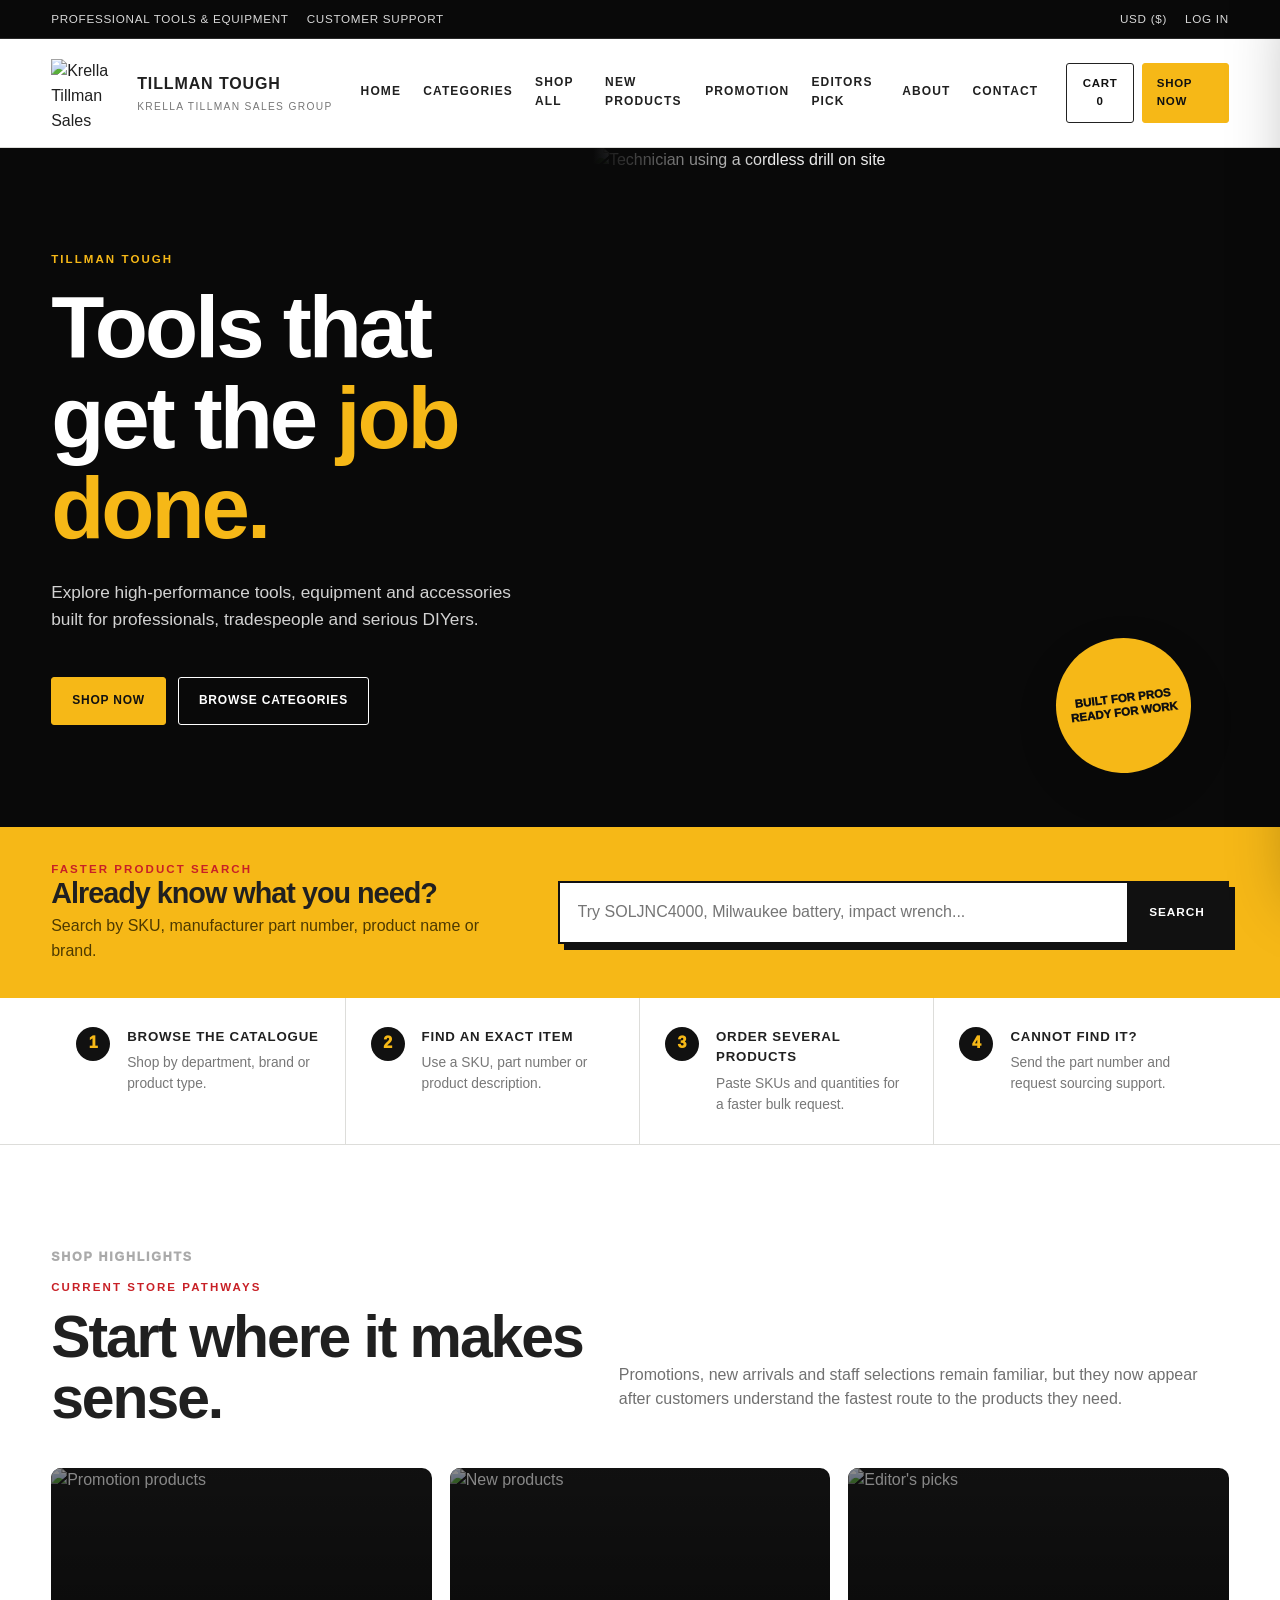
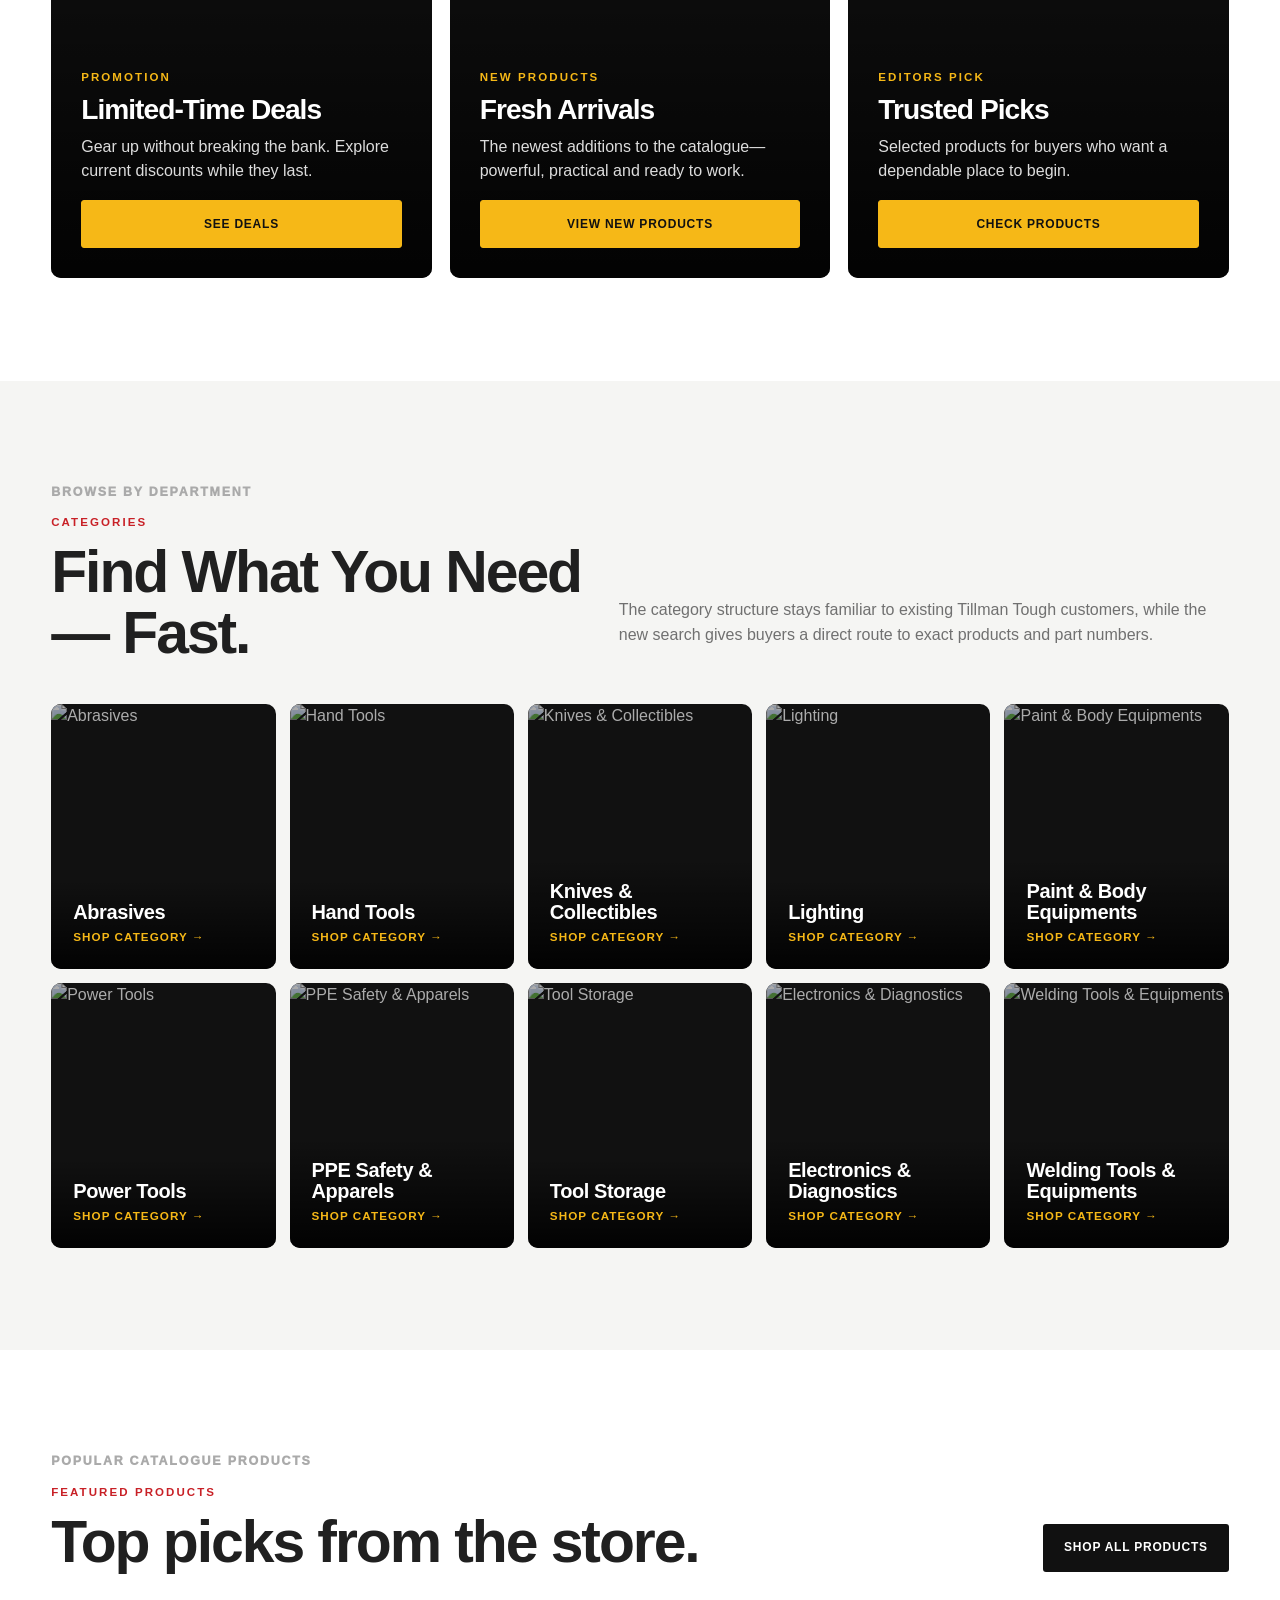
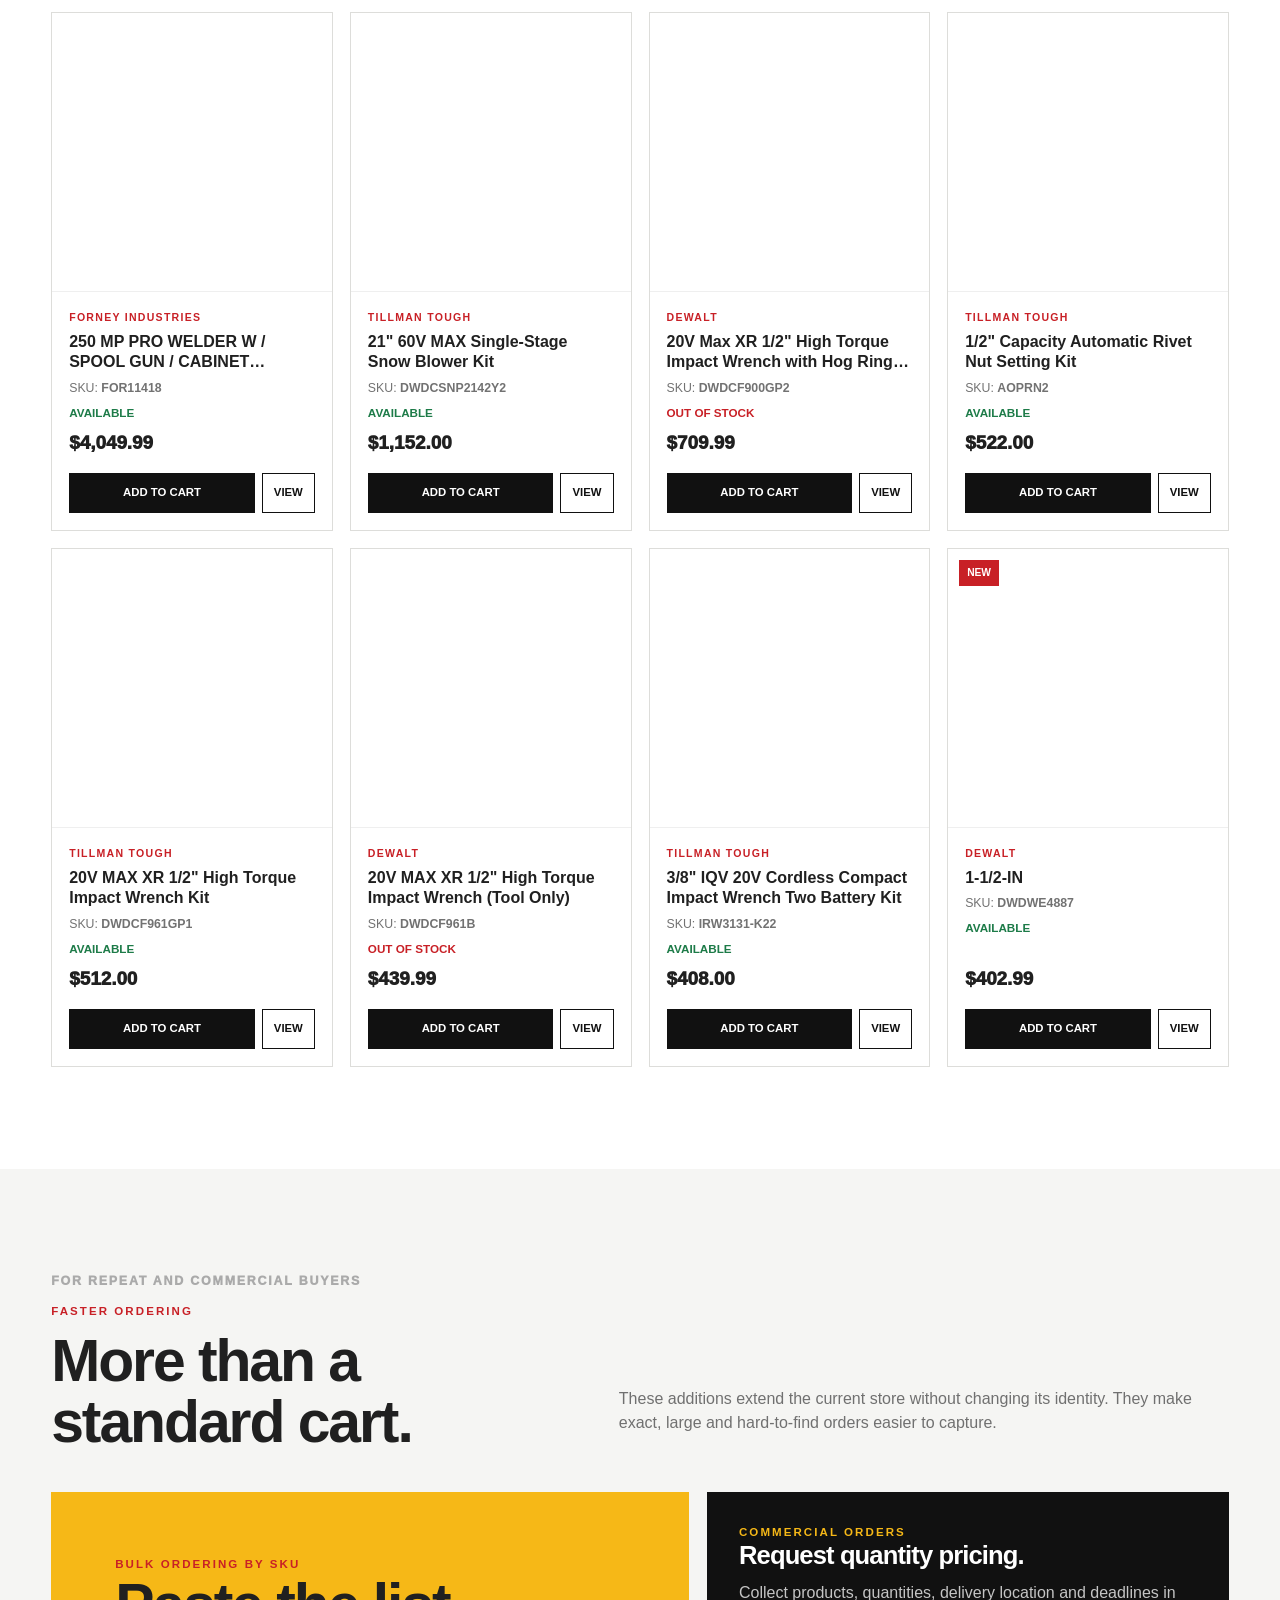
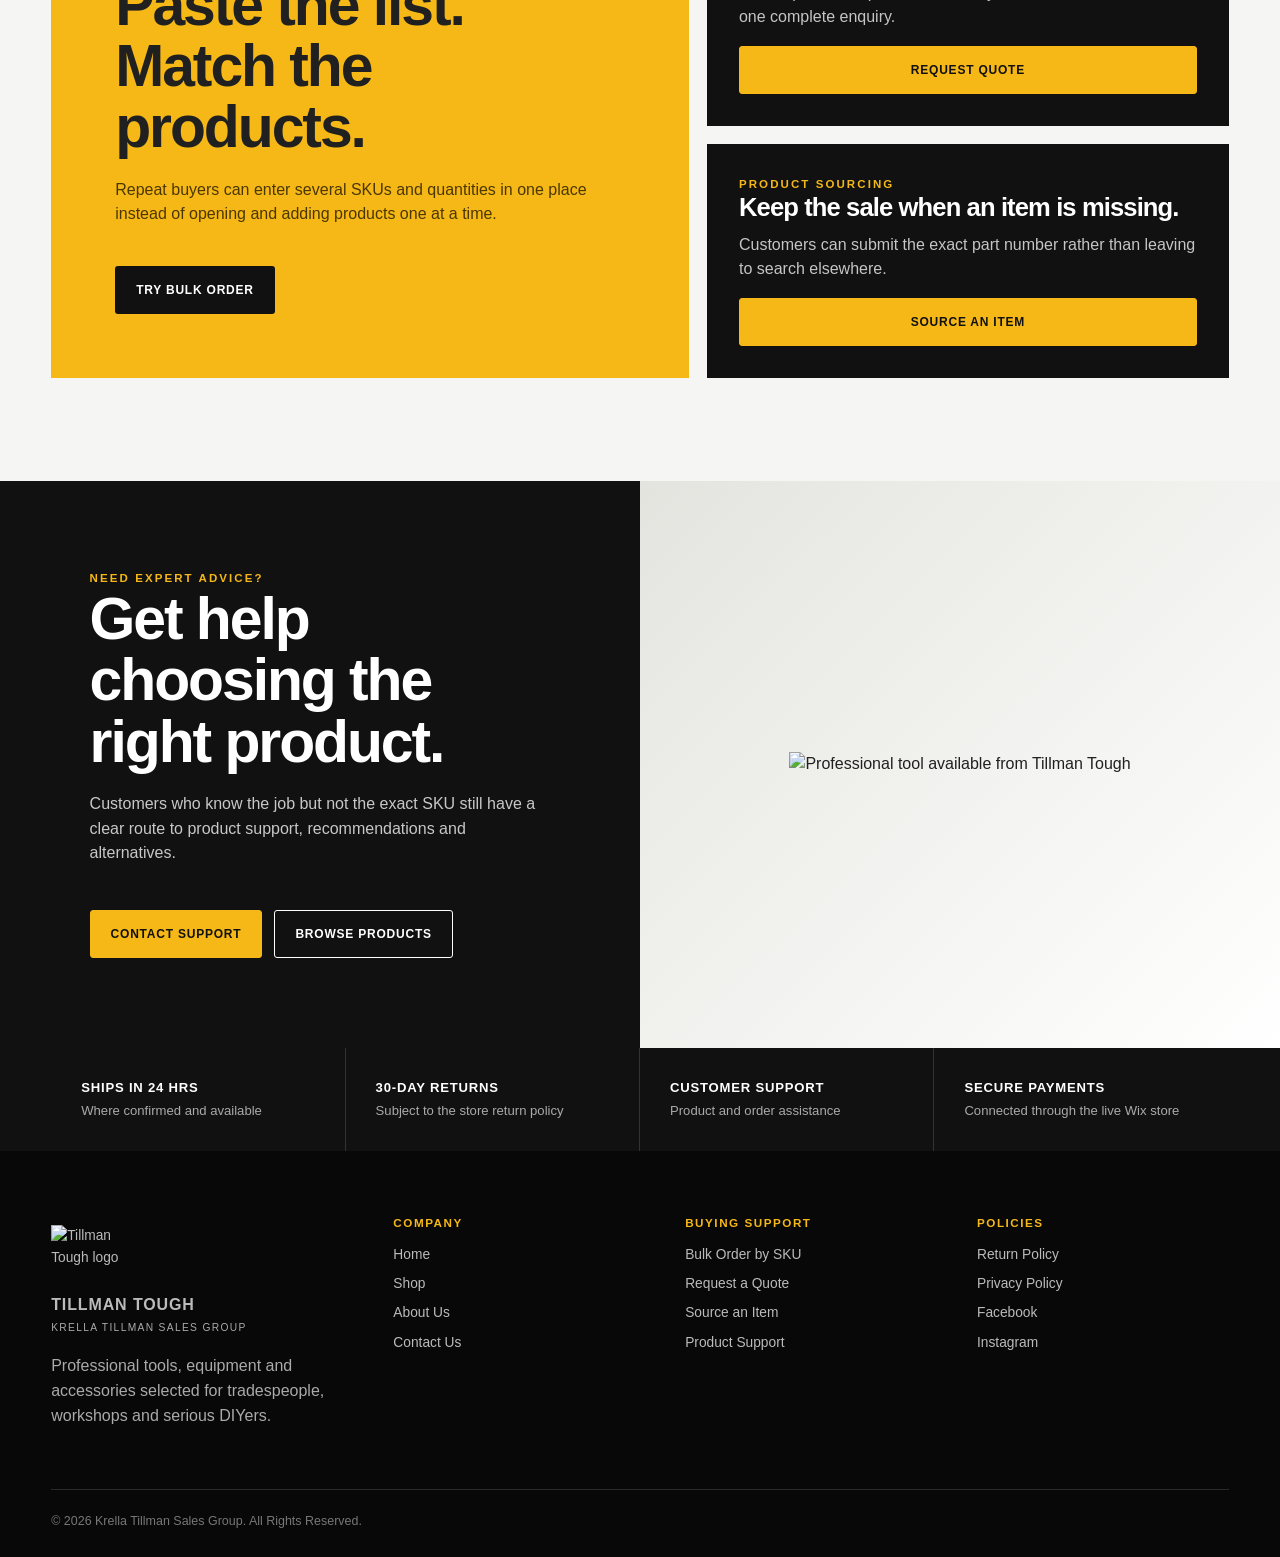
==== index.html @ 0383fdf4 "Build Tillman Tough product discovery and sales upgrade" ====
<!doctype html><html lang="en"><head><meta charset="utf-8"><meta name="viewport" content="width=device-width,initial-scale=1"><link rel="preconnect" href="https://static.wixstatic.com"><link rel="stylesheet" href="assets/styles.css"><title>Tillman Tough | Professional Power Tools & Equipment</title><meta name="description" content="Shop professional tools, equipment and accessories from Tillman Tough. Search by SKU, part number, product name or brand."></head><body><div id="siteHeader"></div>
<main>
<section class="hero"><div class="container hero-grid">
  <div class="hero-copy"><div class="kicker light">Tillman Tough</div><h1>Tools that get the <span>job done.</span></h1><p>Explore high-performance tools, equipment and accessories built for professionals, tradespeople and serious DIYers.</p><div class="hero-actions"><a class="btn btn-yellow" href="shop.html">Shop Now</a><a class="btn btn-outline" href="#categories">Browse Categories</a></div></div>
  <div class="hero-image"><img src="https://static.wixstatic.com/media/b9ac0a_cf135de3263746d697c9290f5dd31c78~mv2.jpg/v1/fill/w_1200,h_900,al_c,q_88/Technician-using-cordless-drill.jpg" alt="Technician using a cordless drill on site"><div class="hero-stamp">Built for pros<br>ready for work</div></div>
</div></section>

<section class="search-band"><div class="container search-band-grid">
  <div><div class="kicker">Faster Product Search</div><h3>Already know what you need?</h3><p>Search by SKU, manufacturer part number, product name or brand.</p></div>
  <form class="search-wrap"><div class="search-box"><input id="homeSearch" placeholder="Try SOLJNC4000, Milwaukee battery, impact wrench..."><button>Search</button></div><div class="suggestions" id="homeSuggestions"></div></form>
</div></section>

<section class="quick-paths"><div class="container quick-grid">
  <a class="quick-card" href="shop.html"><span class="quick-num">1</span><div><b>Browse the Catalogue</b><p>Shop by department, brand or product type.</p></div></a>
  <a class="quick-card" href="shop.html"><span class="quick-num">2</span><div><b>Find an Exact Item</b><p>Use a SKU, part number or product description.</p></div></a>
  <a class="quick-card" href="bulk-order.html"><span class="quick-num">3</span><div><b>Order Several Products</b><p>Paste SKUs and quantities for a faster bulk request.</p></div></a>
  <a class="quick-card" href="source-item.html"><span class="quick-num">4</span><div><b>Cannot Find It?</b><p>Send the part number and request sourcing support.</p></div></a>
</div></section>

<section class="section"><div class="container">
  <div class="section-head"><div><div class="section-number">Shop Highlights</div><div class="kicker">Current Store Pathways</div><h2>Start where it makes sense.</h2></div><p>Promotions, new arrivals and staff selections remain familiar, but they now appear after customers understand the fastest route to the products they need.</p></div>
  <div class="promo-grid">
    <a class="promo-card" href="shop.html?sort=promotion"><img src="https://static.wixstatic.com/media/b9ac0a_35400e98e9924129819e1783450dac92~mv2.png/v1/fill/w_800,h_600,al_c,q_88/1.png" alt="Promotion products"><div class="promo-overlay"><div class="kicker light">Promotion</div><h3>Limited-Time Deals</h3><p>Gear up without breaking the bank. Explore current discounts while they last.</p><span class="btn btn-yellow">See Deals</span></div></a>
    <a class="promo-card" href="shop.html?sort=new"><img src="https://static.wixstatic.com/media/b9ac0a_067ff8555d82408fb4c1a87b887221f9~mv2.png/v1/fill/w_800,h_600,al_c,q_88/2.png" alt="New products"><div class="promo-overlay"><div class="kicker light">New Products</div><h3>Fresh Arrivals</h3><p>The newest additions to the catalogue—powerful, practical and ready to work.</p><span class="btn btn-yellow">View New Products</span></div></a>
    <a class="promo-card" href="shop.html?sort=editors"><img src="https://static.wixstatic.com/media/b9ac0a_35400e98e9924129819e1783450dac92~mv2.png/v1/fill/w_800,h_600,al_c,q_88/1.png" alt="Editor's picks"><div class="promo-overlay"><div class="kicker light">Editors Pick</div><h3>Trusted Picks</h3><p>Selected products for buyers who want a dependable place to begin.</p><span class="btn btn-yellow">Check Products</span></div></a>
  </div>
</div></section>

<section class="section off" id="categories"><div class="container">
  <div class="section-head"><div><div class="section-number">Browse by Department</div><div class="kicker">Categories</div><h2>Find What You Need — Fast.</h2></div><p>The category structure stays familiar to existing Tillman Tough customers, while the new search gives buyers a direct route to exact products and part numbers.</p></div>
  <div class="category-grid"><a class="category-card" href="shop.html?category=Abrasives"><img src="https://static.wixstatic.com/media/b9ac0a_d79e0cce0edf42e3a1b08dc7803723d8~mv2.jpg/v1/fill/w_700,h_700,q_86/file.jpg" alt="Abrasives"><div class="category-info"><h3>Abrasives</h3><span>Shop category →</span></div></a><a class="category-card" href="shop.html?category=Hand Tools"><img src="https://static.wixstatic.com/media/b9ac0a_74bd73dd924a4ba09acee4c10c6dacdf~mv2.jpg/v1/fill/w_700,h_700,q_86/file.jpg" alt="Hand Tools"><div class="category-info"><h3>Hand Tools</h3><span>Shop category →</span></div></a><a class="category-card" href="shop.html?category=Hand Tools"><img src="https://static.wixstatic.com/media/b9ac0a_e32e15a72ab342fb8a178ca2d72944ec~mv2.webp/v1/fill/w_700,h_700,q_86/file.webp" alt="Knives & Collectibles"><div class="category-info"><h3>Knives & Collectibles</h3><span>Shop category →</span></div></a><a class="category-card" href="shop.html?category=Lighting"><img src="https://static.wixstatic.com/media/b9ac0a_7fc9bfa000b74d9b8e51436ce6c7b4e9~mv2.webp/v1/fill/w_700,h_700,q_86/file.webp" alt="Lighting"><div class="category-info"><h3>Lighting</h3><span>Shop category →</span></div></a><a class="category-card" href="shop.html?category=Paint & Body"><img src="https://static.wixstatic.com/media/b9ac0a_1d266f46b07544d18b12c7445356b749~mv2.avif/v1/fill/w_700,h_700,q_86/file.avif" alt="Paint & Body Equipments"><div class="category-info"><h3>Paint & Body Equipments</h3><span>Shop category →</span></div></a><a class="category-card" href="shop.html?category=Power Tools"><img src="https://static.wixstatic.com/media/b9ac0a_5af26b1590e842849287a82ebf210ec3~mv2.jpeg/v1/fill/w_700,h_700,q_86/file.jpeg" alt="Power Tools"><div class="category-info"><h3>Power Tools</h3><span>Shop category →</span></div></a><a class="category-card" href="shop.html?category=Safety & Apparel"><img src="https://static.wixstatic.com/media/b9ac0a_d681cf9330ed4081be88f5ab4ade8447~mv2.jpg/v1/fill/w_700,h_700,q_86/file.jpg" alt="PPE Safety & Apparels"><div class="category-info"><h3>PPE Safety & Apparels</h3><span>Shop category →</span></div></a><a class="category-card" href="shop.html?category=Tool Storage"><img src="https://static.wixstatic.com/media/b9ac0a_6336cceb90ae47449273111c65f7d011~mv2.webp/v1/fill/w_700,h_700,q_86/file.webp" alt="Tool Storage"><div class="category-info"><h3>Tool Storage</h3><span>Shop category →</span></div></a><a class="category-card" href="shop.html?category=Automotive & Diagnostics"><img src="https://static.wixstatic.com/media/b9ac0a_03bc42867653407c8f6de9032e9ab451~mv2.avif/v1/fill/w_700,h_700,q_86/file.avif" alt="Electronics & Diagnostics"><div class="category-info"><h3>Electronics & Diagnostics</h3><span>Shop category →</span></div></a><a class="category-card" href="shop.html?category=Welding"><img src="https://static.wixstatic.com/media/b9ac0a_17a85fdb06fc49c19b77c386c4ad1331~mv2.png/v1/fill/w_700,h_700,q_86/file.png" alt="Welding Tools & Equipments"><div class="category-info"><h3>Welding Tools & Equipments</h3><span>Shop category →</span></div></a></div>
</div></section>

<section class="section"><div class="container">
  <div class="section-head"><div><div class="section-number">Popular Catalogue Products</div><div class="kicker">Featured Products</div><h2>Top picks from the store.</h2></div><a class="btn btn-dark" href="shop.html">Shop All Products</a></div>
  <div class="product-grid" id="featuredGrid"></div>
</div></section>

<section class="section off"><div class="container">
  <div class="section-head"><div><div class="section-number">For Repeat and Commercial Buyers</div><div class="kicker">Faster Ordering</div><h2>More than a standard cart.</h2></div><p>These additions extend the current store without changing its identity. They make exact, large and hard-to-find orders easier to capture.</p></div>
  <div class="business-tools">
    <article class="business-main"><div><div class="kicker">Bulk Ordering by SKU</div><h2>Paste the list. Match the products.</h2><p>Repeat buyers can enter several SKUs and quantities in one place instead of opening and adding products one at a time.</p></div><div><a class="btn btn-dark" href="bulk-order.html">Try Bulk Order</a></div></article>
    <div class="business-side">
      <article class="business-card"><div><div class="kicker light">Commercial Orders</div><h3>Request quantity pricing.</h3><p>Collect products, quantities, delivery location and deadlines in one complete enquiry.</p></div><a class="btn btn-yellow" href="quote.html">Request Quote</a></article>
      <article class="business-card"><div><div class="kicker light">Product Sourcing</div><h3>Keep the sale when an item is missing.</h3><p>Customers can submit the exact part number rather than leaving to search elsewhere.</p></div><a class="btn btn-yellow" href="source-item.html">Source an Item</a></article>
    </div>
  </div>
</div></section>

<section class="advice">
  <div class="advice-copy"><div class="kicker light">Need Expert Advice?</div><h2>Get help choosing the right product.</h2><p>Customers who know the job but not the exact SKU still have a clear route to product support, recommendations and alternatives.</p><div class="hero-actions"><a class="btn btn-yellow" href="contact.html">Contact Support</a><a class="btn btn-outline" href="shop.html">Browse Products</a></div></div>
  <div class="advice-image"><img src="https://static.wixstatic.com/media/58d863_a4c3814eb5c3401e973329b78e330498~mv2.jpg/v1/fit/w_900,h_900,q_88/file" alt="Professional tool available from Tillman Tough"></div>
</section>

<section class="trust"><div class="container trust-grid">
  <div class="trust-item"><b>Ships in 24 hrs</b><span>Where confirmed and available</span></div>
  <div class="trust-item"><b>30-Day Returns</b><span>Subject to the store return policy</span></div>
  <div class="trust-item"><b>Customer Support</b><span>Product and order assistance</span></div>
  <div class="trust-item"><b>Secure Payments</b><span>Connected through the live Wix store</span></div>
</div></section>
</main>
<div id="siteFooter"></div><script src="data/products.js"></script><script src="scripts/site.js"></script><script>document.addEventListener('DOMContentLoaded',()=>{bindSearch($('#homeSearch'),$('#homeSuggestions'));$('#featuredGrid').innerHTML=["6c41a17d-f6a8-47f1-93d1-14bf7ad7b7be", "5f31b6d1-0c30-42a2-9fca-f6ddda709d5f", "0d85cb24-4c8e-466e-928d-9ba132abd0fd", "718f8e82-0e7a-4c18-b64b-9032ca3f6455", "13b0d259-b66e-4dfa-929c-9efb63089dba", "1764a9ce-3dc1-4177-9c22-b50820547bc4", "bc0a1111-5c69-42d6-a788-2b53dde6cde1", "fde717ff-d3cd-f28c-22c0-fd78080c2874"].map(id=>productCard(PRODUCTS.find(p=>p.id===id))).join('')});</script></body></html>
---- assets/styles.css ----
:root{
  --black:#090909;
  --charcoal:#151515;
  --ink:#202020;
  --yellow:#f6b817;
  --yellow-dark:#d99a00;
  --red:#c82026;
  --white:#ffffff;
  --off:#f5f5f3;
  --grey:#6e6e6e;
  --line:#ddddda;
  --green:#1d7b48;
  --max:1460px;
  --pad:clamp(20px,4vw,68px);
  --radius:10px;
  --shadow:0 16px 45px rgba(0,0,0,.14);
}
*{box-sizing:border-box}
html{scroll-behavior:smooth}
body{margin:0;background:var(--white);color:var(--ink);font-family:Arial,Helvetica,sans-serif;font-size:16px;line-height:1.55}
body.drawer-open{overflow:hidden}
a{color:inherit;text-decoration:none}
button,input,select,textarea{font:inherit}
button{cursor:pointer}
img{display:block;max-width:100%}
.container{width:min(var(--max),100%);margin:auto;padding-left:var(--pad);padding-right:var(--pad)}
.kicker{font-size:.72rem;letter-spacing:.18em;text-transform:uppercase;font-weight:900;color:var(--red)}
.kicker.light{color:var(--yellow)}
h1,h2,h3,h4{margin:0;font-family:Arial Black,Arial,Helvetica,sans-serif;line-height:1.04;letter-spacing:-.035em}
h1{font-size:clamp(3rem,6.8vw,6.9rem)}
h2{font-size:clamp(2rem,4.6vw,4.55rem)}
h3{font-size:clamp(1.18rem,2vw,1.8rem)}
p{margin:0 0 1rem}
.muted{color:var(--grey)}
.utility{
  background:var(--black);color:#d8d8d8;border-bottom:1px solid #292929;
  font-size:.73rem;letter-spacing:.06em;text-transform:uppercase
}
.utility-inner{height:38px;display:flex;align-items:center;justify-content:space-between;gap:20px}
.utility-links{display:flex;align-items:center;gap:18px}
.utility a:hover{color:var(--yellow)}
.header{
  position:sticky;top:0;z-index:60;background:rgba(255,255,255,.97);
  border-bottom:1px solid var(--line);backdrop-filter:blur(14px)
}
.nav{min-height:90px;display:flex;align-items:center;gap:28px}
.logo{display:flex;align-items:center;gap:12px;flex:0 0 auto}
.logo img{width:74px;height:68px;object-fit:contain}
.logo-copy strong{display:block;text-transform:uppercase;font-size:1rem;letter-spacing:.055em}
.logo-copy span{display:block;color:#777;font-size:.64rem;text-transform:uppercase;letter-spacing:.13em;margin-top:2px}
.navlinks{margin-left:auto;display:flex;align-items:center;gap:22px;font-size:.75rem;letter-spacing:.095em;text-transform:uppercase;font-weight:900}
.navlinks a{padding:34px 0;border-bottom:3px solid transparent}
.navlinks a:hover,.navlinks a.active{border-color:var(--yellow)}
.nav-actions{display:flex;align-items:center;gap:8px}
.nav-button,.menu-btn{border:1px solid #222;background:#fff;color:#111;padding:11px 14px;font-weight:900;text-transform:uppercase;font-size:.72rem;letter-spacing:.06em;border-radius:3px}
.nav-button.primary-nav{background:var(--yellow);border-color:var(--yellow)}
.menu-btn{display:none}
.mobile-nav{display:none}

.hero{background:var(--black);color:#fff;overflow:hidden}
.hero-grid{
  min-height:670px;display:grid;grid-template-columns:minmax(0,.92fr) minmax(420px,1.08fr);
  align-items:stretch
}
.hero-copy{padding:clamp(70px,8vw,125px) clamp(30px,6vw,90px) clamp(70px,8vw,120px) 0;display:flex;flex-direction:column;justify-content:center}
.hero-copy h1{max-width:760px;margin-top:14px}
.hero-copy h1 span{color:var(--yellow)}
.hero-copy p{max-width:660px;color:#d2d2d2;font-size:clamp(1rem,1.35vw,1.2rem);margin-top:25px}
.hero-actions{display:flex;gap:12px;flex-wrap:wrap;margin-top:28px}
.btn{display:inline-flex;align-items:center;justify-content:center;gap:8px;min-height:48px;padding:13px 20px;border-radius:3px;border:1px solid transparent;font-weight:900;text-transform:uppercase;letter-spacing:.065em;font-size:.75rem}
.btn-yellow{background:var(--yellow);color:#111;border-color:var(--yellow)}
.btn-yellow:hover{background:#ffd05b}
.btn-white{background:#fff;color:#111;border-color:#fff}
.btn-outline{background:transparent;color:inherit;border-color:currentColor}
.btn-dark{background:#111;color:#fff}
.hero-image{position:relative;min-height:670px}
.hero-image img{width:100%;height:100%;object-fit:cover;filter:saturate(.8) contrast(1.08)}
.hero-image:after{content:"";position:absolute;inset:0;background:linear-gradient(90deg,var(--black) 0%,rgba(9,9,9,.08) 28%,rgba(9,9,9,.04) 100%)}
.hero-stamp{
  position:absolute;right:6%;bottom:8%;z-index:2;width:135px;height:135px;border-radius:50%;
  background:var(--yellow);color:#111;display:grid;place-items:center;text-align:center;
  text-transform:uppercase;font-size:.72rem;font-weight:950;line-height:1.15;transform:rotate(-7deg);
  box-shadow:var(--shadow)
}

.search-band{background:var(--yellow);position:relative;z-index:10}
.search-band-grid{display:grid;grid-template-columns:.82fr 1.18fr;gap:40px;align-items:center;padding-top:34px;padding-bottom:34px}
.search-band h3{font-size:clamp(1.4rem,2.25vw,2.25rem)}
.search-band p{margin:.35rem 0 0;color:#4e3a00}
.search-wrap{position:relative}
.search-box{display:grid;grid-template-columns:1fr auto;background:#fff;border:2px solid #111;box-shadow:6px 6px 0 #111}
.search-box input{min-width:0;border:0;outline:0;padding:17px 18px;font-size:1rem}
.search-box button{border:0;background:#111;color:#fff;padding:0 22px;text-transform:uppercase;font-size:.74rem;font-weight:900;letter-spacing:.08em}
.suggestions{position:absolute;left:0;right:0;top:calc(100% + 9px);background:#fff;color:#111;border:1px solid #222;box-shadow:var(--shadow);display:none;z-index:30}
.suggestions.open{display:block}
.suggestion{display:grid;grid-template-columns:58px 1fr auto;gap:12px;align-items:center;padding:11px 13px;border-bottom:1px solid #e8e8e8}
.suggestion:hover{background:#fff8db}
.suggestion img{width:58px;height:58px;object-fit:contain;background:#fff}
.suggestion b{display:block;line-height:1.25}
.suggestion small{display:block;color:#777;margin-top:2px}
.suggestion strong{white-space:nowrap}

.quick-paths{background:#fff;border-bottom:1px solid var(--line)}
.quick-grid{display:grid;grid-template-columns:repeat(4,1fr)}
.quick-card{padding:29px 25px;border-right:1px solid var(--line);display:grid;grid-template-columns:38px 1fr;gap:13px;align-items:start}
.quick-card:last-child{border:0}
.quick-num{width:34px;height:34px;border-radius:50%;display:grid;place-items:center;background:#111;color:var(--yellow);font-weight:950}
.quick-card b{display:block;text-transform:uppercase;letter-spacing:.06em;font-size:.83rem}
.quick-card p{margin:.28rem 0 0;color:#777;font-size:.86rem}
.quick-card:hover{background:#faf8ef}

.section{padding:clamp(75px,8vw,125px) 0}
.section.off{background:var(--off)}
.section.dark{background:var(--charcoal);color:#fff}
.section-head{display:flex;align-items:end;justify-content:space-between;gap:35px;margin-bottom:40px}
.section-head h2{margin-top:9px}
.section-head p{max-width:610px;color:#707070}
.dark .section-head p{color:#bebebe}
.section-number{font-size:.78rem;font-weight:950;letter-spacing:.14em;color:#aaa;text-transform:uppercase;margin-bottom:12px}

.promo-grid{display:grid;grid-template-columns:repeat(3,1fr);gap:18px}
.promo-card{min-height:410px;position:relative;overflow:hidden;background:#111;color:#fff;border-radius:var(--radius)}
.promo-card img{position:absolute;inset:0;width:100%;height:100%;object-fit:cover;filter:brightness(.56) saturate(.86);transition:.35s}
.promo-card:hover img{transform:scale(1.035)}
.promo-overlay{position:absolute;inset:0;background:linear-gradient(180deg,rgba(0,0,0,.03),rgba(0,0,0,.85));display:flex;flex-direction:column;justify-content:end;padding:30px}
.promo-overlay h3{font-size:clamp(1.5rem,2.2vw,2.25rem);margin:8px 0 10px}
.promo-overlay p{color:#ddd}

.category-grid{display:grid;grid-template-columns:repeat(5,1fr);gap:14px}
.category-card{position:relative;min-height:265px;overflow:hidden;background:#111;color:#fff;border-radius:var(--radius)}
.category-card img{position:absolute;inset:0;width:100%;height:100%;object-fit:cover;filter:brightness(.67) saturate(.8);transition:.32s}
.category-card:hover img{transform:scale(1.05);filter:brightness(.52)}
.category-info{position:absolute;inset:auto 0 0;padding:22px;background:linear-gradient(transparent,rgba(0,0,0,.88))}
.category-info h3{font-size:1.25rem;letter-spacing:-.02em}
.category-info span{display:block;margin-top:6px;font-size:.73rem;letter-spacing:.09em;text-transform:uppercase;color:var(--yellow);font-weight:900}

.product-grid{display:grid;grid-template-columns:repeat(4,1fr);gap:17px}
.product-card{background:#fff;border:1px solid var(--line);display:flex;flex-direction:column;min-width:0;transition:.25s}
.product-card:hover{box-shadow:var(--shadow);transform:translateY(-4px)}
.product-media{position:relative;aspect-ratio:1;background:#fff;padding:20px;display:grid;place-items:center;border-bottom:1px solid #efefef}
.product-media img{width:100%;height:100%;object-fit:contain}
.ribbon{position:absolute;top:11px;left:11px;background:var(--red);color:#fff;padding:5px 8px;font-size:.64rem;text-transform:uppercase;font-weight:900}
.product-body{padding:17px;display:flex;flex-direction:column;gap:6px;flex:1}
.product-brand{text-transform:uppercase;letter-spacing:.12em;font-size:.66rem;font-weight:900;color:var(--red)}
.product-title{font-weight:850;line-height:1.28;display:-webkit-box;-webkit-line-clamp:2;-webkit-box-orient:vertical;overflow:hidden}
.product-sku{font-size:.77rem;color:#727272}
.product-price{font-size:1.18rem;font-weight:950;margin-top:auto}
.stock{font-size:.73rem;font-weight:900;color:var(--green);text-transform:uppercase}
.stock.out{color:var(--red)}
.card-actions{display:grid;grid-template-columns:1fr auto;gap:7px;padding-top:10px}
.card-actions button,.card-actions a{border:1px solid #111;background:#111;color:#fff;padding:10px 11px;text-align:center;font-size:.71rem;text-transform:uppercase;font-weight:900}
.card-actions a{background:#fff;color:#111}

.business-tools{display:grid;grid-template-columns:1.1fr .9fr;gap:18px}
.business-main{background:var(--yellow);padding:clamp(34px,5vw,72px);min-height:450px;display:flex;flex-direction:column;justify-content:space-between}
.business-main p{max-width:680px;color:#4a3700;margin-top:20px}
.business-side{display:grid;gap:18px}
.business-card{background:#111;color:#fff;padding:32px;min-height:216px;display:flex;flex-direction:column;justify-content:space-between}
.business-card p{color:#c5c5c5;margin-top:12px}

.advice{display:grid;grid-template-columns:1fr 1fr;min-height:480px}
.advice-copy{background:#111;color:#fff;padding:clamp(45px,7vw,100px);display:flex;flex-direction:column;justify-content:center}
.advice-copy p{color:#c8c8c8;max-width:610px;margin-top:20px}
.advice-image{background:linear-gradient(135deg,#e4e4df,#fff);padding:55px;display:grid;place-items:center}
.advice-image img{max-height:380px;object-fit:contain}

.trust{background:#111;color:#fff}
.trust-grid{display:grid;grid-template-columns:repeat(4,1fr)}
.trust-item{padding:30px;border-right:1px solid #333}
.trust-item:last-child{border:0}
.trust-item b{display:block;text-transform:uppercase;font-size:.82rem;letter-spacing:.06em}
.trust-item span{display:block;color:#aaa;font-size:.82rem;margin-top:3px}

.page-hero{background:#111;color:#fff;padding:78px 0 64px;border-bottom:8px solid var(--yellow)}
.breadcrumb{font-size:.74rem;text-transform:uppercase;letter-spacing:.09em;color:#a5a5a5;margin-bottom:18px}
.page-hero h1{font-size:clamp(2.8rem,5.6vw,5.8rem)}
.page-hero p{max-width:760px;color:#c5c5c5;font-size:1.06rem;margin-top:19px}
.page-intro{background:#fff;border-bottom:1px solid var(--line)}
.page-intro-grid{display:grid;grid-template-columns:.8fr 1.2fr;gap:35px;padding-top:30px;padding-bottom:30px;align-items:center}
.page-intro strong{font-size:1.06rem}
.page-intro p{margin:0;color:#696969}

.shop-layout{display:grid;grid-template-columns:260px minmax(0,1fr);gap:28px}
.filters{background:#fff;border:1px solid var(--line);padding:20px;align-self:start;position:sticky;top:112px}
.filters h3{font-size:1.24rem;padding-bottom:15px;border-bottom:3px solid var(--yellow)}
.filter-group{padding:16px 0;border-bottom:1px solid var(--line)}
.filter-group label{display:block;font-weight:850;font-size:.82rem;text-transform:uppercase;letter-spacing:.05em;margin-bottom:7px}
.filter-group input,.filter-group select{width:100%;padding:12px;border:1px solid #bbb;background:#fff;border-radius:0}
.results-head{display:flex;justify-content:space-between;align-items:end;gap:20px;margin-bottom:19px}
.results-head select{padding:11px;border:1px solid #bbb;background:#fff}
.pagination{display:flex;gap:7px;justify-content:center;margin-top:36px;flex-wrap:wrap}
.pagination button{border:1px solid #bbb;background:#fff;padding:9px 12px}
.pagination button.active{background:#111;color:#fff;border-color:#111}
.no-result{grid-column:1/-1;background:#fff7d6;border:1px solid #e1c55c;padding:40px;text-align:center}
.no-result p{color:#5f5225}

.product-page{display:grid;grid-template-columns:1fr 1fr;gap:clamp(35px,6vw,90px)}
.product-gallery{border:1px solid var(--line);min-height:560px;background:#fff;padding:30px;display:grid;place-items:center}
.product-gallery img{max-height:520px;object-fit:contain}
.product-info .sku-line{display:inline-block;background:#ededeb;padding:7px 9px;font-size:.75rem;font-weight:900;text-transform:uppercase;letter-spacing:.06em}
.product-info h1{font-size:clamp(2.25rem,4vw,4.5rem);margin:17px 0}
.product-info .price{font-size:2rem;font-weight:950;margin:20px 0}
.buy-row{display:flex;gap:9px;flex-wrap:wrap;margin:24px 0}
.buy-row input{width:82px;padding:13px;border:1px solid #bbb}
.details{margin-top:30px;border-top:1px solid var(--line);padding-top:25px}
.note{background:#fff5c8;border-left:5px solid var(--yellow);padding:15px 16px}

.tool-layout{display:grid;grid-template-columns:1fr .85fr;gap:30px}
.panel{background:#fff;border:1px solid var(--line);padding:clamp(24px,3vw,40px)}
.panel h3{font-size:1.55rem;margin-bottom:8px}
.panel label{display:block;font-size:.76rem;text-transform:uppercase;letter-spacing:.06em;font-weight:900;margin-top:13px}
.panel input,.panel select,.panel textarea{width:100%;padding:13px;border:1px solid #bcbcbc;margin-top:6px;background:#fff;border-radius:0}
.flow-steps{display:grid;gap:11px;margin:24px 0}
.flow-step{display:grid;grid-template-columns:36px 1fr;gap:12px;align-items:start}
.flow-step span{width:32px;height:32px;border-radius:50%;background:var(--yellow);display:grid;place-items:center;font-weight:950}
.flow-step b{display:block}
.flow-step p{font-size:.86rem;color:#6d6d6d;margin:.15rem 0 0}
.bulk-results{display:grid;gap:10px}
.bulk-row{display:grid;grid-template-columns:64px 1fr 80px;gap:12px;align-items:center;border:1px solid var(--line);padding:10px}
.bulk-row img{width:60px;height:60px;object-fit:contain}
.empty{padding:45px;background:#f4f4f2;text-align:center;border:1px dashed #aaa}

.footer{background:#080808;color:#fff;padding:66px 0 25px}
.footer-grid{display:grid;grid-template-columns:1.2fr repeat(3,1fr);gap:40px}
.footer .logo-copy span{color:#aaa}
.footer h4{font-size:.73rem;letter-spacing:.13em;text-transform:uppercase;color:var(--yellow);margin-bottom:14px}
.footer a{display:block;color:#bbb;font-size:.86rem;margin:8px 0}
.footer a:hover{color:#fff}
.footer-bottom{border-top:1px solid #292929;margin-top:45px;padding-top:22px;color:#777;font-size:.78rem}

.cart-drawer{position:fixed;top:0;right:-470px;width:min(440px,100%);height:100vh;background:#fff;z-index:110;box-shadow:-18px 0 60px rgba(0,0,0,.28);transition:.28s;padding:24px;overflow:auto}
.cart-drawer.open{right:0}
.cart-head{display:flex;align-items:center;justify-content:space-between;border-bottom:3px solid var(--yellow);padding-bottom:14px}
.cart-item{display:grid;grid-template-columns:58px 1fr auto;gap:10px;align-items:center;padding:13px 0;border-bottom:1px solid var(--line)}
.cart-item img{width:58px;height:58px;object-fit:contain}
.overlay{position:fixed;inset:0;background:rgba(0,0,0,.6);z-index:100;display:none}
.overlay.open{display:block}

@media(max-width:1180px){
 .navlinks{display:none}.menu-btn{display:inline-flex}
 .mobile-nav.open{display:grid;position:fixed;top:128px;left:0;right:0;z-index:70;background:#fff;border-bottom:5px solid var(--yellow);padding:22px var(--pad);gap:13px;text-transform:uppercase;font-weight:900;font-size:.78rem}
 .hero-grid{grid-template-columns:1fr}.hero-copy{padding-right:0}.hero-image{min-height:500px}
 .category-grid{grid-template-columns:repeat(3,1fr)}
 .product-grid{grid-template-columns:repeat(3,1fr)}
 .shop-layout{grid-template-columns:1fr}.filters{position:static}
 .business-tools,.tool-layout,.product-page{grid-template-columns:1fr}
}
@media(max-width:820px){
 .utility-inner{justify-content:center}.utility-links:last-child{display:none}
 .logo img{width:62px;height:57px}.logo-copy span{display:none}
 .nav{min-height:76px}.mobile-nav.open{top:114px}
 .hero-grid{min-height:auto}.hero-copy{padding:65px 0}.hero-image{min-height:420px}
 .search-band-grid,.page-intro-grid{grid-template-columns:1fr;gap:18px}
 .quick-grid{grid-template-columns:1fr 1fr}.quick-card:nth-child(2){border-right:0}
 .promo-grid{grid-template-columns:1fr}.promo-card{min-height:340px}
 .category-grid{grid-template-columns:repeat(2,1fr)}
 .product-grid{grid-template-columns:repeat(2,1fr)}
 .business-tools{grid-template-columns:1fr}
 .advice{grid-template-columns:1fr}.advice-image{min-height:360px}
 .trust-grid{grid-template-columns:1fr 1fr}.trust-item:nth-child(2){border-right:0}
 .footer-grid{grid-template-columns:1fr 1fr}
}
@media(max-width:560px){
 h1{font-size:3.25rem}
 .utility{font-size:.61rem}.utility-inner{height:34px}
 .logo-copy strong{font-size:.78rem}.nav-actions .primary-nav{display:none}
 .hero-image{min-height:360px}.hero-stamp{width:98px;height:98px;font-size:.61rem}
 .search-box{grid-template-columns:1fr}.search-box button{min-height:48px}
 .quick-grid{grid-template-columns:1fr}.quick-card{border-right:0;border-bottom:1px solid var(--line)}
 .category-grid,.product-grid{grid-template-columns:1fr}
 .section-head,.results-head{display:block}.section-head p{margin-top:16px}.results-head select{margin-top:14px}
 .trust-grid{grid-template-columns:1fr}.trust-item{border-right:0;border-bottom:1px solid #333}
 .footer-grid{grid-template-columns:1fr}
 .bulk-row{grid-template-columns:54px 1fr}.bulk-row>:last-child{grid-column:2}
}

/* Compatibility for the functional pages retained from the first build */
.eyebrow{font-size:.72rem;letter-spacing:.18em;text-transform:uppercase;font-weight:900;color:var(--red)}
.eyebrow.light{color:var(--yellow)}
.primary,.secondary,.dark-btn{
  display:inline-flex;align-items:center;justify-content:center;min-height:46px;
  padding:12px 18px;border-radius:3px;font-size:.74rem;font-weight:900;
  text-transform:uppercase;letter-spacing:.06em
}
.primary{background:var(--yellow);color:#111;border:1px solid var(--yellow)}
.secondary{background:#fff;color:#111;border:1px solid #111}
.dark-btn{background:#111;color:#fff;border:1px solid #111}
.promo{padding:clamp(32px,5vw,70px);min-height:390px;background:var(--yellow);display:flex;flex-direction:column;justify-content:space-between}
.promo.darkbox{background:#111;color:#fff}
.promo.darkbox p{color:#c8c8c8}
.hero-search{position:relative;margin-top:28px}
.search-shell{display:grid;grid-template-columns:1fr auto;background:#fff;border:2px solid #111;box-shadow:6px 6px 0 var(--yellow)}
.search-shell input{border:0;outline:0;padding:16px;min-width:0}
.search-shell button{border:0;background:var(--yellow);padding:0 20px;font-weight:900;text-transform:uppercase}
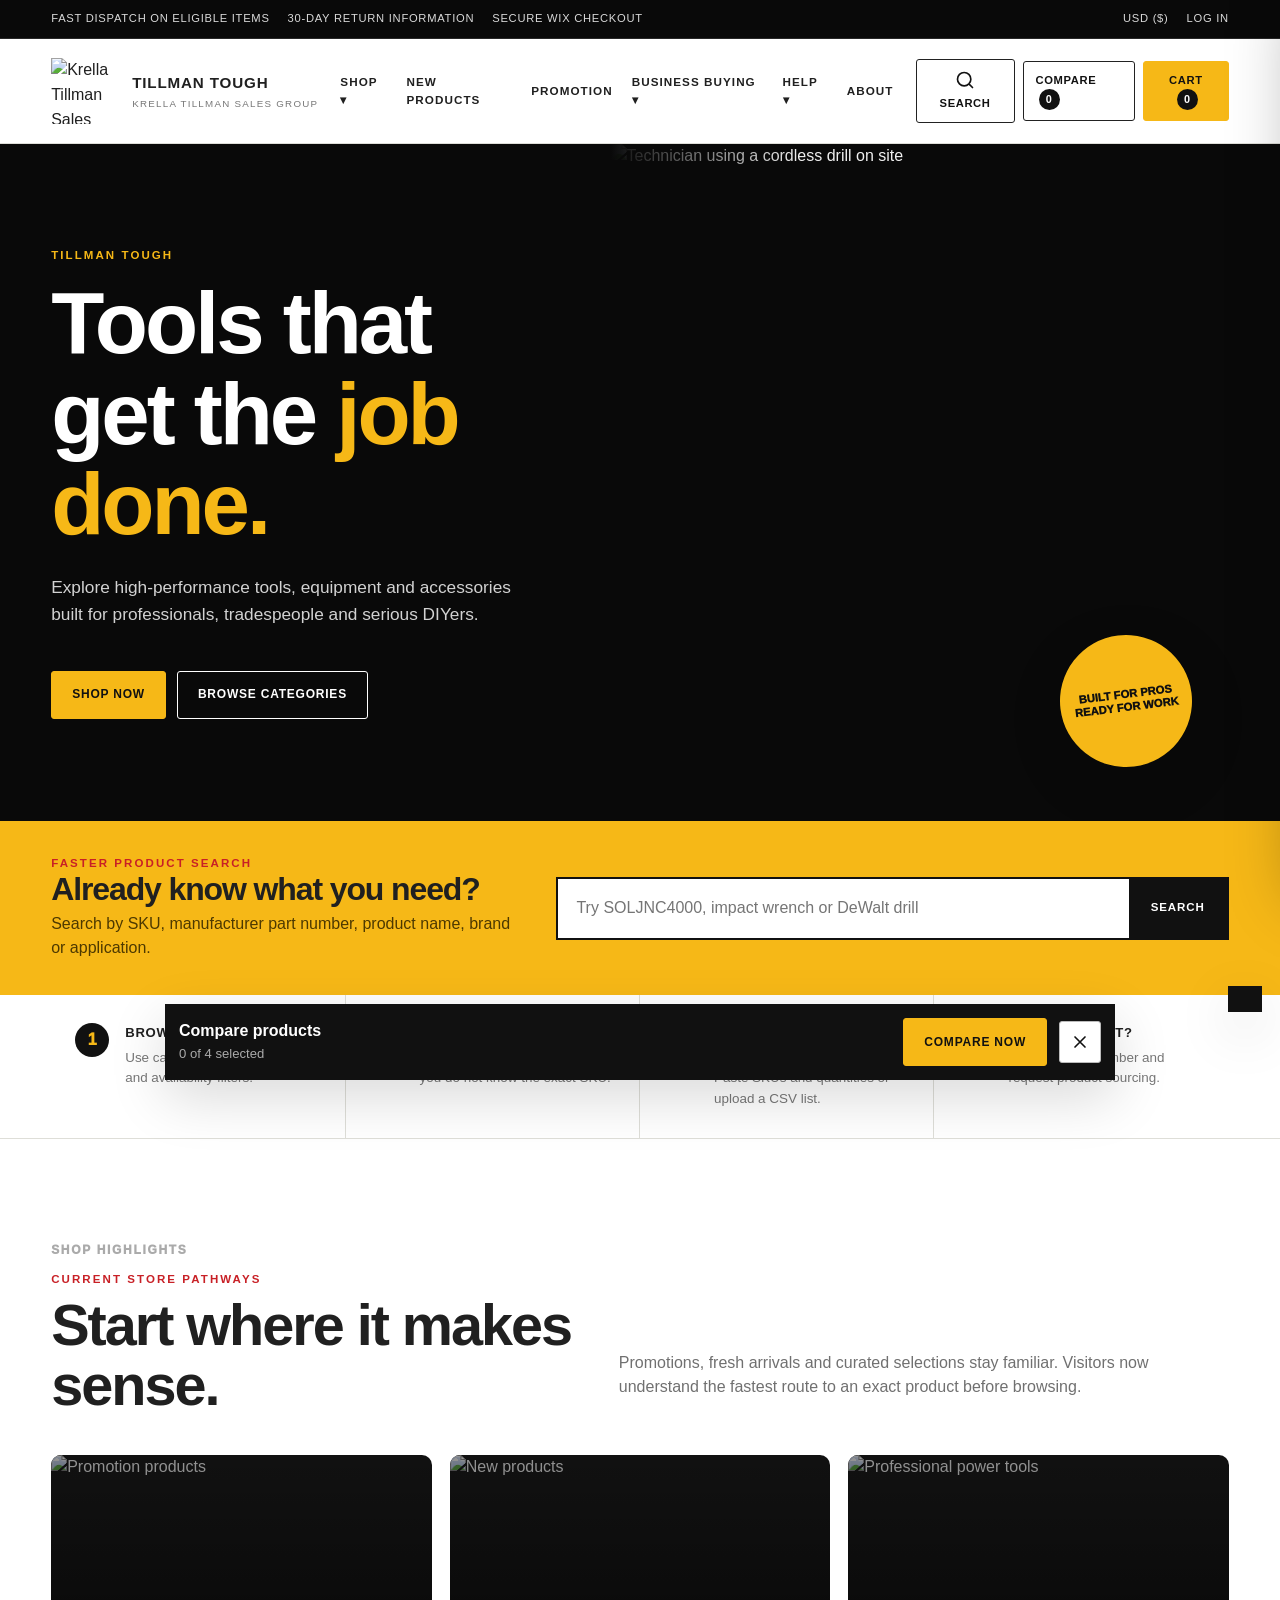
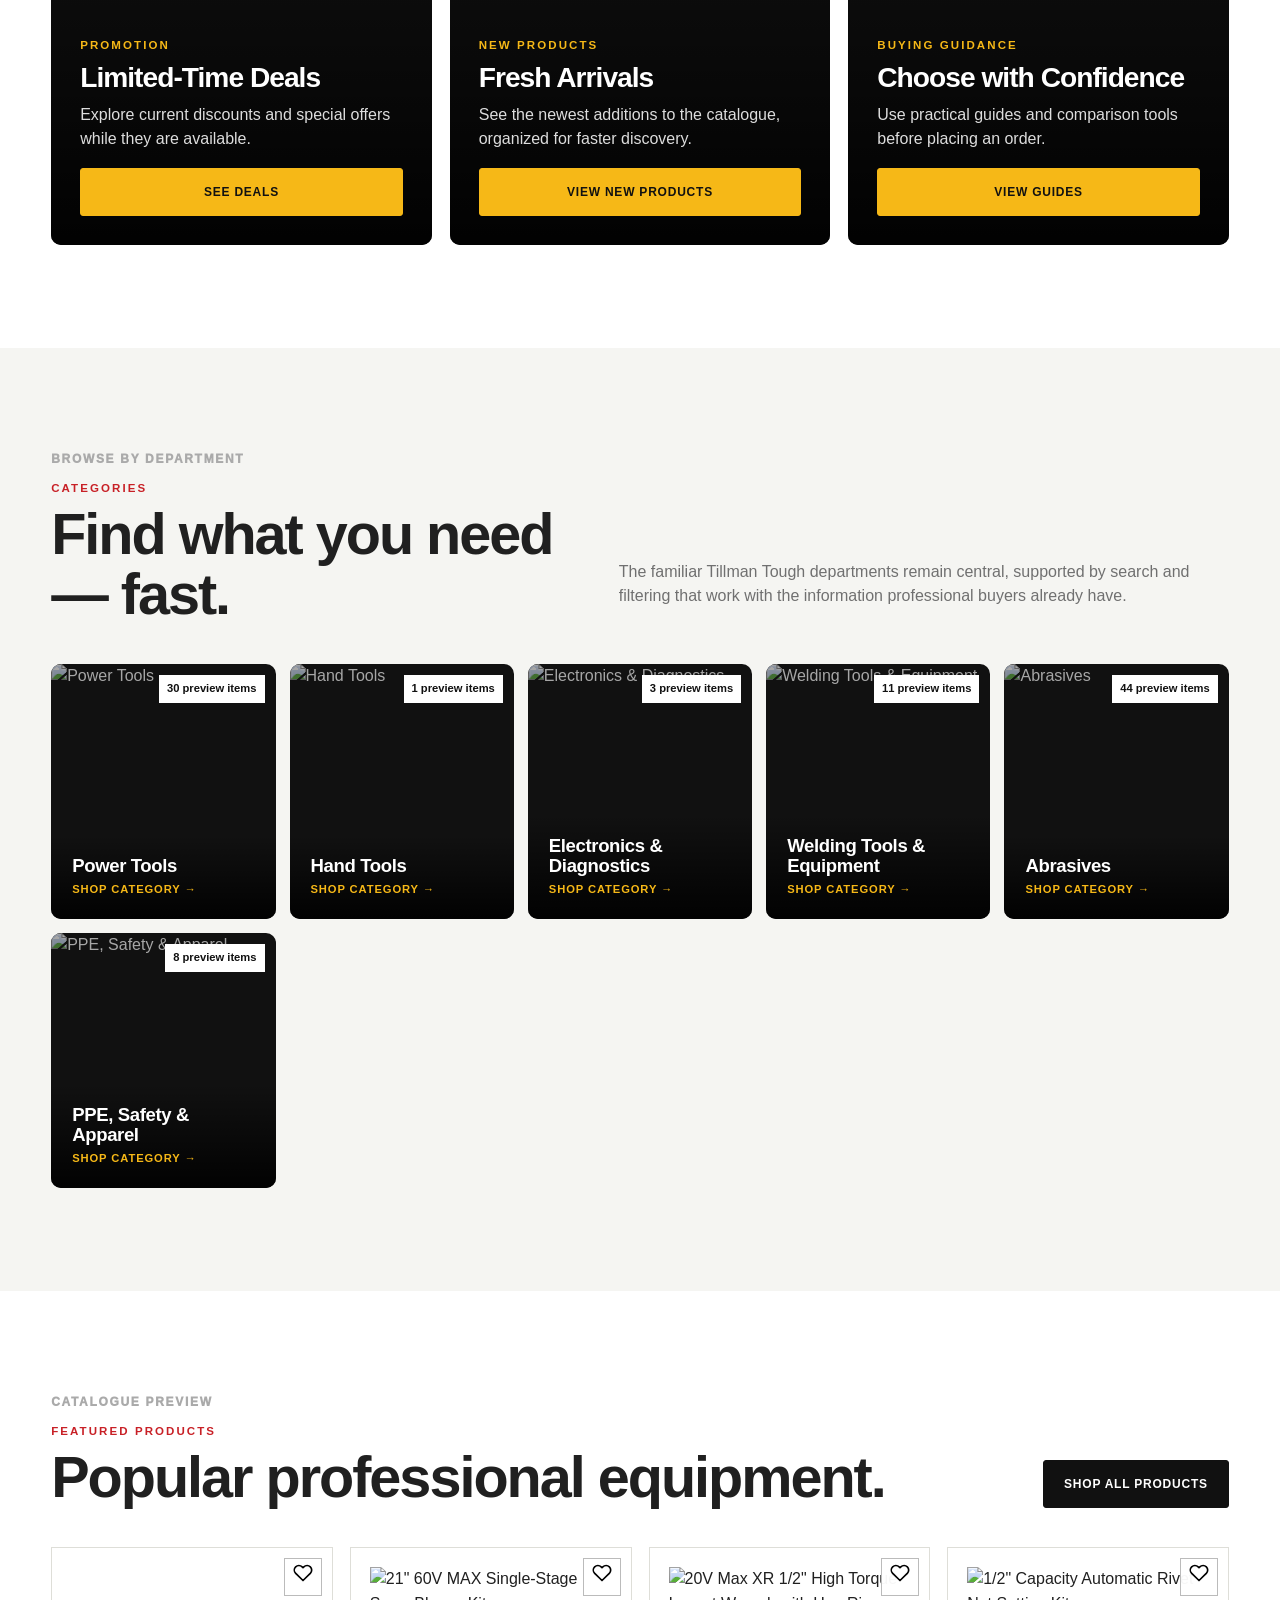
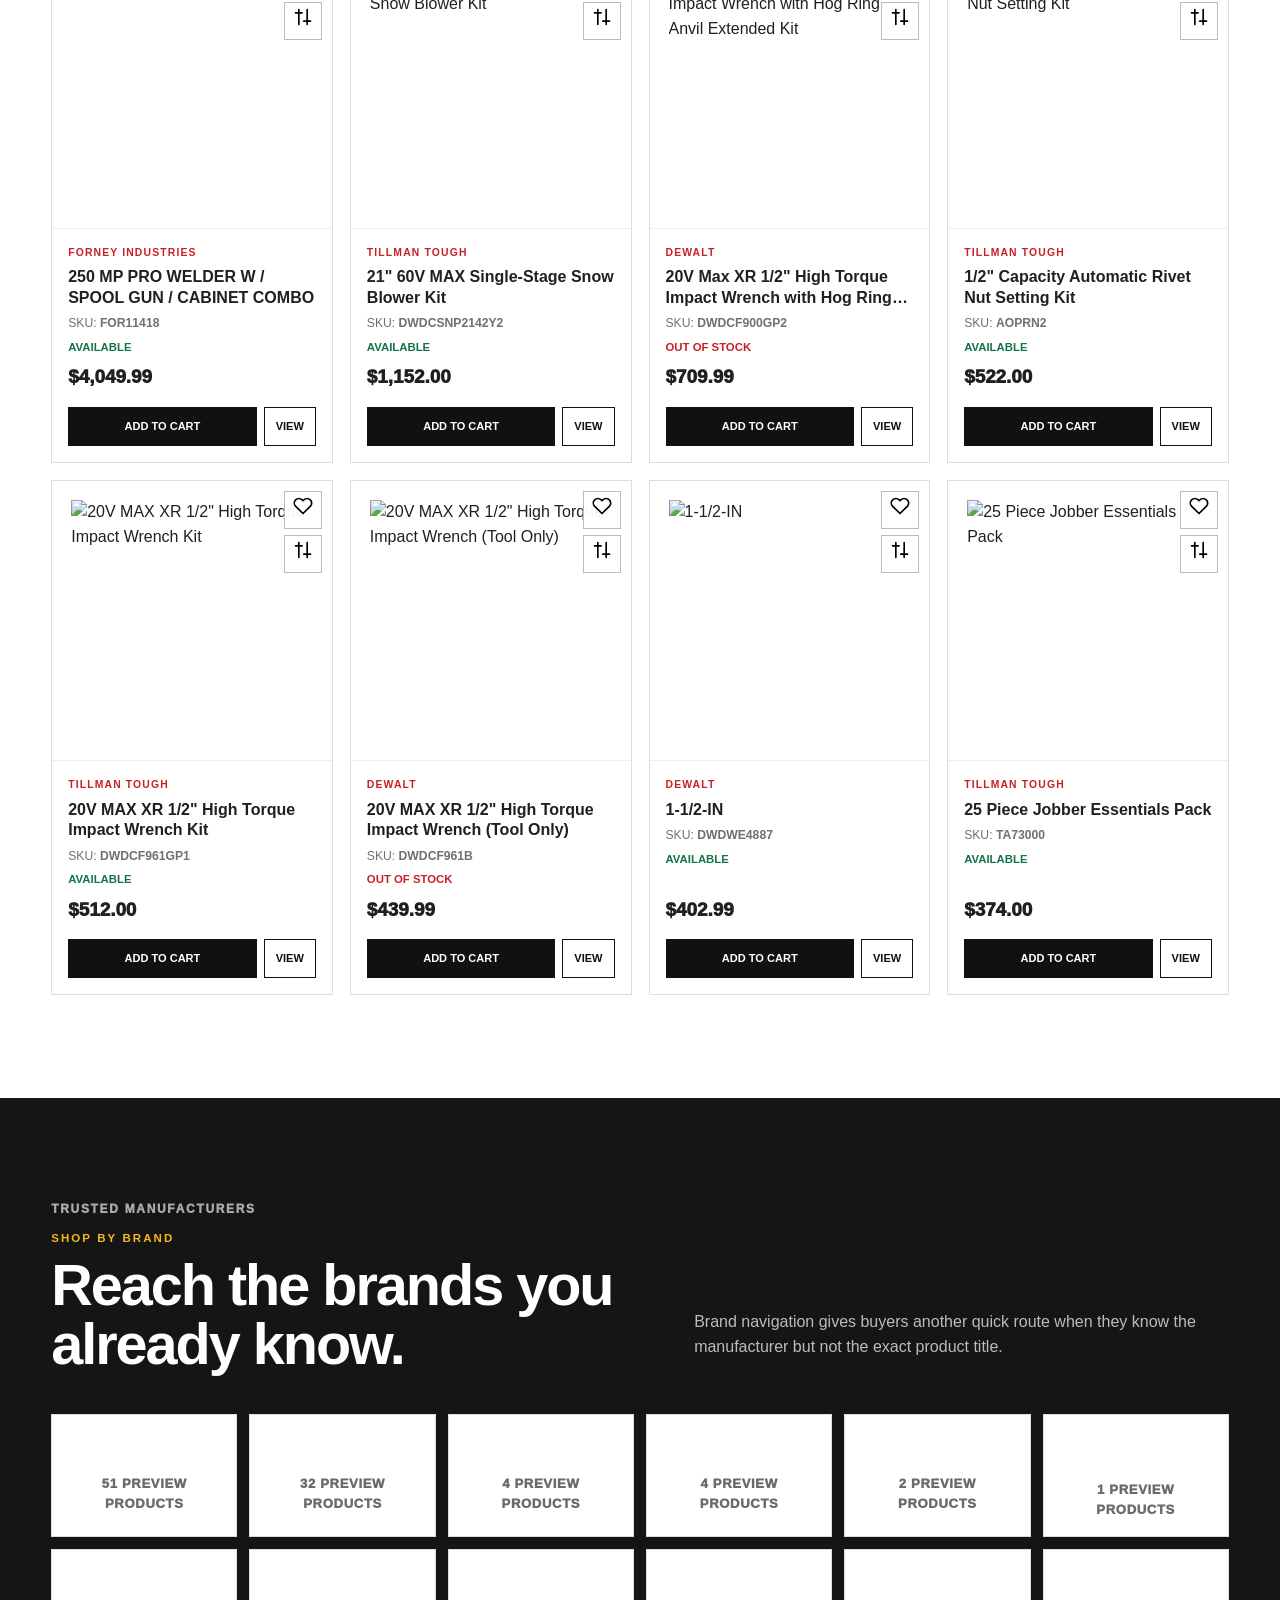
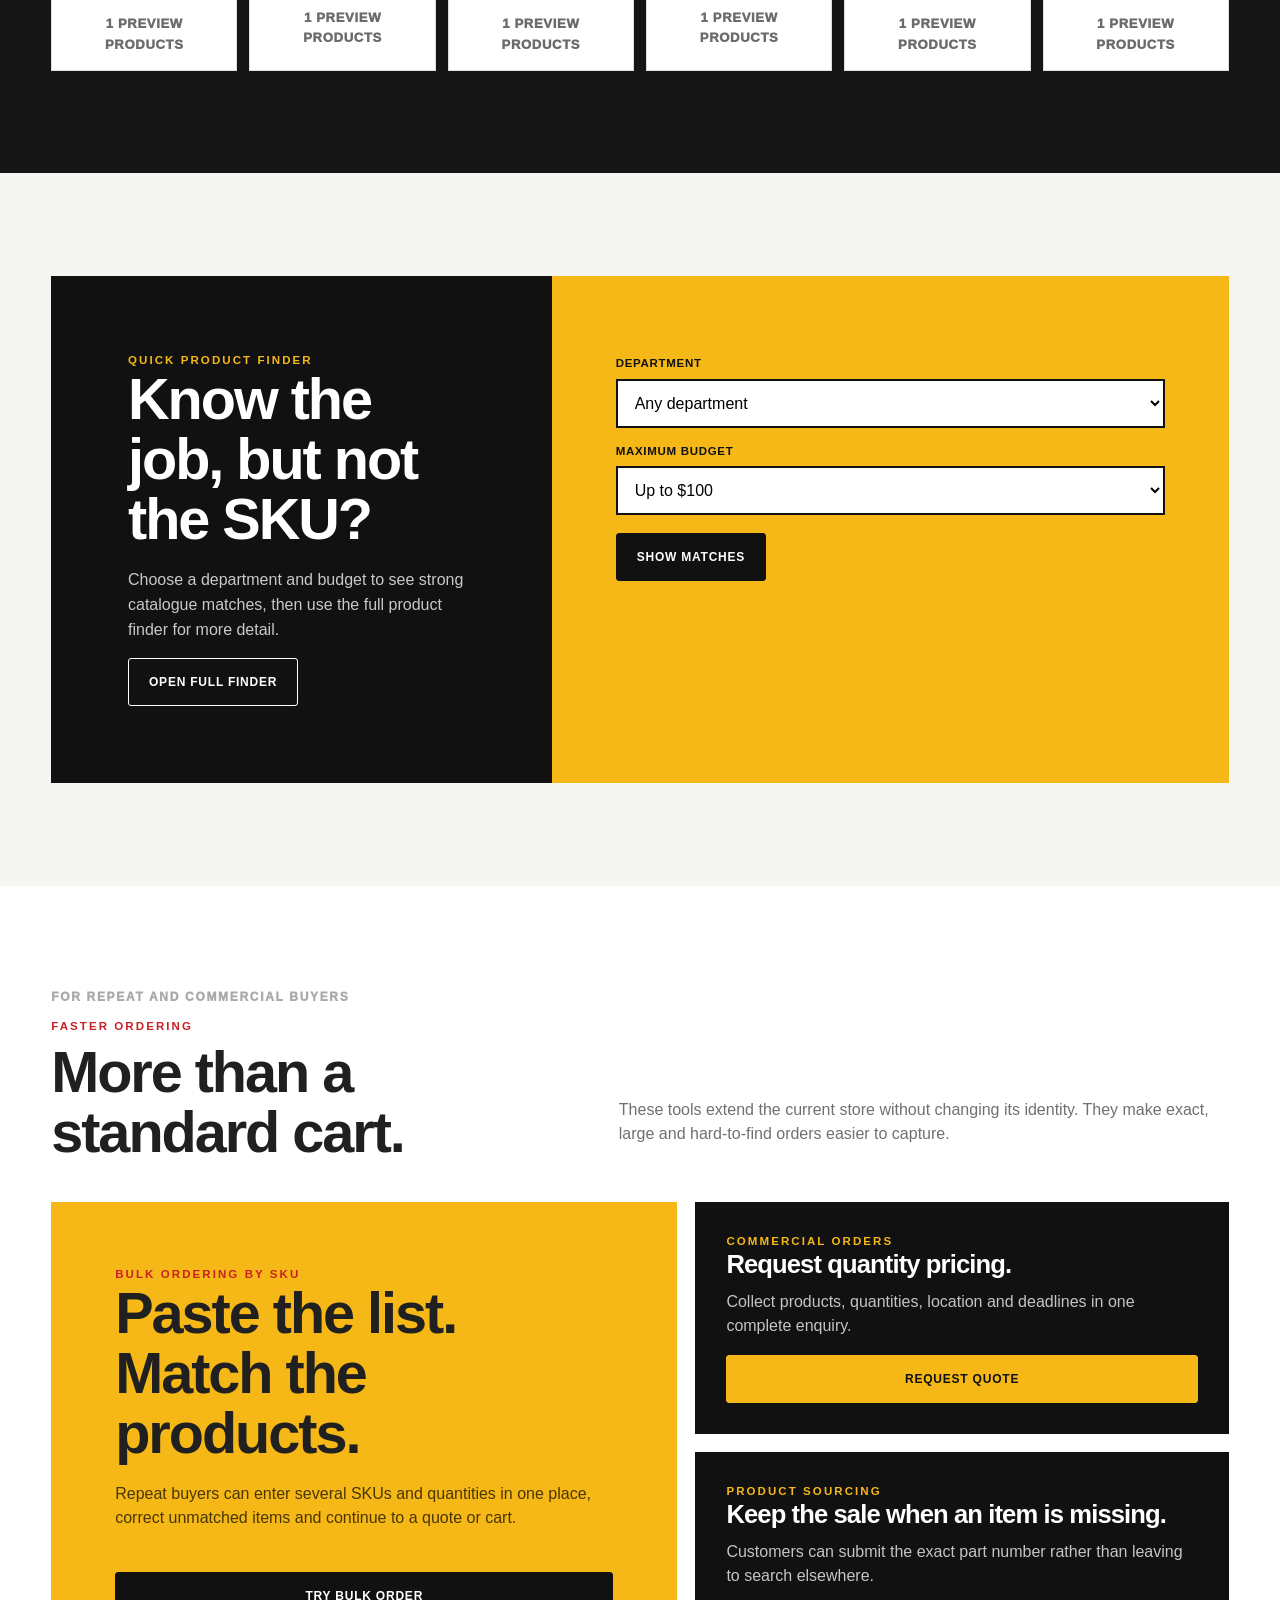
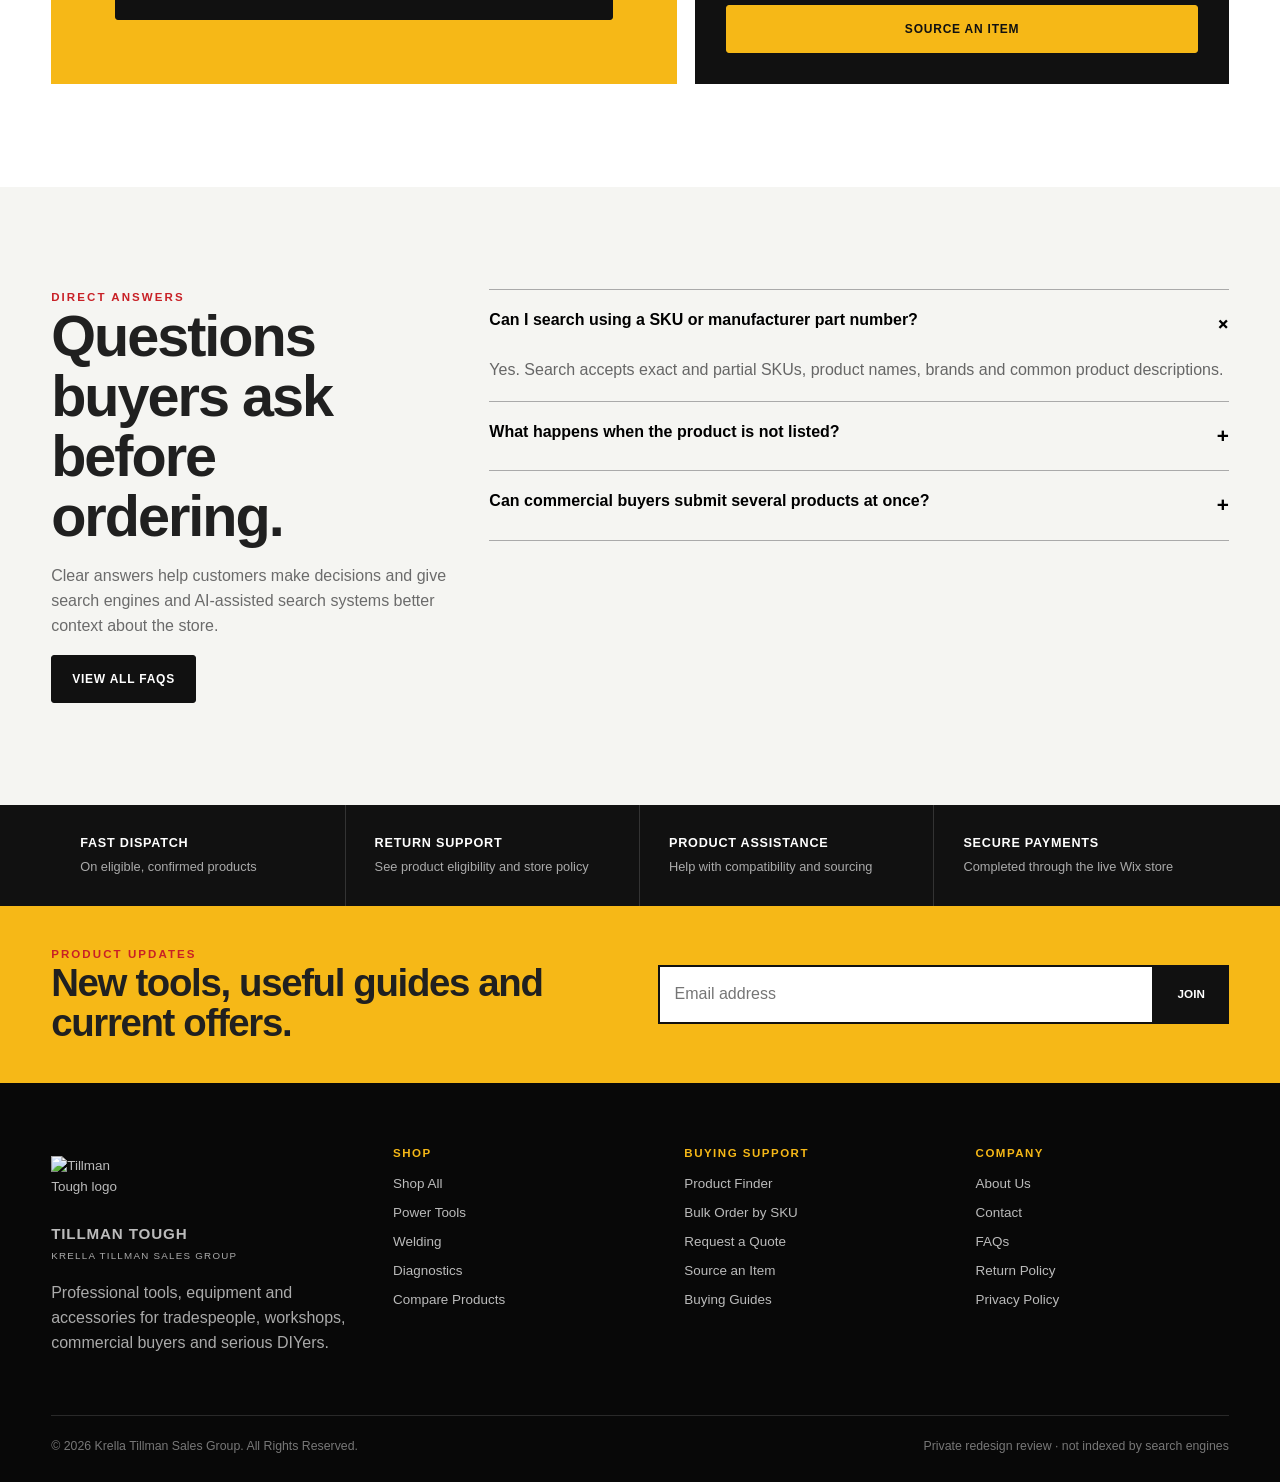
==== commit 52684fc9: "Deploy Tillman Tough product discovery and sales upgrade" ====
--- a/index.html
+++ b/index.html
@@ -1,62 +1,133 @@
-<!doctype html><html lang="en"><head><meta charset="utf-8"><meta name="viewport" content="width=device-width,initial-scale=1"><link rel="preconnect" href="https://static.wixstatic.com"><link rel="stylesheet" href="assets/styles.css"><title>Tillman Tough | Professional Power Tools & Equipment</title><meta name="description" content="Shop professional tools, equipment and accessories from Tillman Tough. Search by SKU, part number, product name or brand."></head><body><div id="siteHeader"></div>
-<main>
+<!doctype html>
+<html lang="en">
+<head>
+<meta charset="utf-8">
+<meta name="viewport" content="width=device-width,initial-scale=1">
+<title>Tillman Tough | Professional Tools, Equipment &amp; SKU Search</title>
+<meta name="description" content="Shop professional tools and equipment from Tillman Tough. Search by SKU, part number, brand or application, compare products, submit bulk orders and request sourcing.">
+<meta name="robots" content="noindex,nofollow">
+<meta name="theme-color" content="#090909">
+<meta property="og:type" content="website">
+<meta property="og:site_name" content="Tillman Tough">
+<meta property="og:title" content="Tillman Tough | Professional Tools, Equipment &amp; SKU Search">
+<meta property="og:description" content="Shop professional tools and equipment from Tillman Tough. Search by SKU, part number, brand or application, compare products, submit bulk orders and request sourcing.">
+<link rel="icon" href="assets/favicon.svg" type="image/svg+xml">
+<link rel="stylesheet" href="assets/styles.css">
+<script defer src="data/site.js"></script>
+<script defer src="data/products.js"></script>
+<script defer src="scripts/app.js"></script>
+</head>
+<body data-page="home">
+<div id="siteHeader"></div>
+<main id="main">
 <section class="hero"><div class="container hero-grid">
-  <div class="hero-copy"><div class="kicker light">Tillman Tough</div><h1>Tools that get the <span>job done.</span></h1><p>Explore high-performance tools, equipment and accessories built for professionals, tradespeople and serious DIYers.</p><div class="hero-actions"><a class="btn btn-yellow" href="shop.html">Shop Now</a><a class="btn btn-outline" href="#categories">Browse Categories</a></div></div>
-  <div class="hero-image"><img src="https://static.wixstatic.com/media/b9ac0a_cf135de3263746d697c9290f5dd31c78~mv2.jpg/v1/fill/w_1200,h_900,al_c,q_88/Technician-using-cordless-drill.jpg" alt="Technician using a cordless drill on site"><div class="hero-stamp">Built for pros<br>ready for work</div></div>
+<div class="hero-copy">
+<div class="kicker light">Tillman Tough</div>
+<h1>Tools that get the <span>job done.</span></h1>
+<p>Explore high-performance tools, equipment and accessories built for professionals, tradespeople and serious DIYers.</p>
+<div class="hero-actions"><a class="btn btn-yellow" href="shop.html">Shop Now</a><a class="btn btn-outline" href="#categories">Browse Categories</a></div>
+</div>
+<div class="hero-image"><img src="https://static.wixstatic.com/media/b9ac0a_cf135de3263746d697c9290f5dd31c78~mv2.jpg/v1/fill/w_1600,h_1100,al_c,q_88/Technician-using-cordless-drill.jpg" width="900" height="720" alt="Technician using a cordless drill on site"><div class="hero-stamp">Built for pros<br>ready for work</div></div>
 </div></section>
 
-<section class="search-band"><div class="container search-band-grid">
-  <div><div class="kicker">Faster Product Search</div><h3>Already know what you need?</h3><p>Search by SKU, manufacturer part number, product name or brand.</p></div>
-  <form class="search-wrap"><div class="search-box"><input id="homeSearch" placeholder="Try SOLJNC4000, Milwaukee battery, impact wrench..."><button>Search</button></div><div class="suggestions" id="homeSuggestions"></div></form>
+<section class="search-band" aria-labelledby="fastSearchTitle"><div class="container search-band-grid">
+<div><div class="kicker">Faster Product Search</div><h2 id="fastSearchTitle">Already know what you need?</h2><p>Search by SKU, manufacturer part number, product name, brand or application.</p></div>
+<div class="search-shell"><form class="search-box"><label class="sr-only" for="homeSearch">Search products</label><input id="homeSearch" autocomplete="off" placeholder="Try SOLJNC4000, impact wrench or DeWalt drill" role="combobox" aria-controls="homeSuggestions" aria-expanded="false"><button type="submit">Search</button></form><div class="suggestions" id="homeSuggestions" role="listbox"></div></div>
 </div></section>
 
-<section class="quick-paths"><div class="container quick-grid">
-  <a class="quick-card" href="shop.html"><span class="quick-num">1</span><div><b>Browse the Catalogue</b><p>Shop by department, brand or product type.</p></div></a>
-  <a class="quick-card" href="shop.html"><span class="quick-num">2</span><div><b>Find an Exact Item</b><p>Use a SKU, part number or product description.</p></div></a>
-  <a class="quick-card" href="bulk-order.html"><span class="quick-num">3</span><div><b>Order Several Products</b><p>Paste SKUs and quantities for a faster bulk request.</p></div></a>
-  <a class="quick-card" href="source-item.html"><span class="quick-num">4</span><div><b>Cannot Find It?</b><p>Send the part number and request sourcing support.</p></div></a>
+<section class="quick-paths" aria-label="Ways to shop"><div class="container quick-grid">
+<a class="quick-card" href="shop.html"><span class="quick-num">1</span><span><b>Browse the Catalogue</b><p>Use categories, brands, price and availability filters.</p></span></a>
+<a class="quick-card" href="finder.html"><span class="quick-num">2</span><span><b>Find the Right Product</b><p>Answer a few questions when you do not know the exact SKU.</p></span></a>
+<a class="quick-card" href="bulk-order.html"><span class="quick-num">3</span><span><b>Order Several Products</b><p>Paste SKUs and quantities or upload a CSV list.</p></span></a>
+<a class="quick-card" href="source-item.html"><span class="quick-num">4</span><span><b>Cannot Find It?</b><p>Send the part number and request product sourcing.</p></span></a>
 </div></section>
 
 <section class="section"><div class="container">
-  <div class="section-head"><div><div class="section-number">Shop Highlights</div><div class="kicker">Current Store Pathways</div><h2>Start where it makes sense.</h2></div><p>Promotions, new arrivals and staff selections remain familiar, but they now appear after customers understand the fastest route to the products they need.</p></div>
-  <div class="promo-grid">
-    <a class="promo-card" href="shop.html?sort=promotion"><img src="https://static.wixstatic.com/media/b9ac0a_35400e98e9924129819e1783450dac92~mv2.png/v1/fill/w_800,h_600,al_c,q_88/1.png" alt="Promotion products"><div class="promo-overlay"><div class="kicker light">Promotion</div><h3>Limited-Time Deals</h3><p>Gear up without breaking the bank. Explore current discounts while they last.</p><span class="btn btn-yellow">See Deals</span></div></a>
-    <a class="promo-card" href="shop.html?sort=new"><img src="https://static.wixstatic.com/media/b9ac0a_067ff8555d82408fb4c1a87b887221f9~mv2.png/v1/fill/w_800,h_600,al_c,q_88/2.png" alt="New products"><div class="promo-overlay"><div class="kicker light">New Products</div><h3>Fresh Arrivals</h3><p>The newest additions to the catalogue—powerful, practical and ready to work.</p><span class="btn btn-yellow">View New Products</span></div></a>
-    <a class="promo-card" href="shop.html?sort=editors"><img src="https://static.wixstatic.com/media/b9ac0a_35400e98e9924129819e1783450dac92~mv2.png/v1/fill/w_800,h_600,al_c,q_88/1.png" alt="Editor's picks"><div class="promo-overlay"><div class="kicker light">Editors Pick</div><h3>Trusted Picks</h3><p>Selected products for buyers who want a dependable place to begin.</p><span class="btn btn-yellow">Check Products</span></div></a>
-  </div>
+<div class="section-head"><div><div class="section-number">Shop Highlights</div><div class="kicker">Current Store Pathways</div><h2>Start where it makes sense.</h2></div><p>Promotions, fresh arrivals and curated selections stay familiar. Visitors now understand the fastest route to an exact product before browsing.</p></div>
+<div class="promo-grid">
+<a class="promo-card" href="shop.html?sort=promotion"><img loading="lazy" src="https://static.wixstatic.com/media/b9ac0a_35400e98e9924129819e1783450dac92~mv2.png/v1/fill/w_900,h_650,al_c,q_88/1.png" width="700" height="520" alt="Promotion products"><div class="promo-overlay"><div class="kicker light">Promotion</div><h3>Limited-Time Deals</h3><p>Explore current discounts and special offers while they are available.</p><span class="btn btn-yellow">See Deals</span></div></a>
+<a class="promo-card" href="shop.html?sort=new"><img loading="lazy" src="https://static.wixstatic.com/media/b9ac0a_067ff8555d82408fb4c1a87b887221f9~mv2.png/v1/fill/w_900,h_650,al_c,q_88/2.png" width="700" height="520" alt="New products"><div class="promo-overlay"><div class="kicker light">New Products</div><h3>Fresh Arrivals</h3><p>See the newest additions to the catalogue, organized for faster discovery.</p><span class="btn btn-yellow">View New Products</span></div></a>
+<a class="promo-card" href="guides.html"><img loading="lazy" src="https://static.wixstatic.com/media/b9ac0a_5af26b1590e842849287a82ebf210ec3~mv2.jpeg/v1/fill/w_900,h_700,al_c,q_88/file.jpeg" width="700" height="520" alt="Professional power tools"><div class="promo-overlay"><div class="kicker light">Buying Guidance</div><h3>Choose with Confidence</h3><p>Use practical guides and comparison tools before placing an order.</p><span class="btn btn-yellow">View Guides</span></div></a>
+</div>
 </div></section>
 
 <section class="section off" id="categories"><div class="container">
-  <div class="section-head"><div><div class="section-number">Browse by Department</div><div class="kicker">Categories</div><h2>Find What You Need — Fast.</h2></div><p>The category structure stays familiar to existing Tillman Tough customers, while the new search gives buyers a direct route to exact products and part numbers.</p></div>
-  <div class="category-grid"><a class="category-card" href="shop.html?category=Abrasives"><img src="https://static.wixstatic.com/media/b9ac0a_d79e0cce0edf42e3a1b08dc7803723d8~mv2.jpg/v1/fill/w_700,h_700,q_86/file.jpg" alt="Abrasives"><div class="category-info"><h3>Abrasives</h3><span>Shop category →</span></div></a><a class="category-card" href="shop.html?category=Hand Tools"><img src="https://static.wixstatic.com/media/b9ac0a_74bd73dd924a4ba09acee4c10c6dacdf~mv2.jpg/v1/fill/w_700,h_700,q_86/file.jpg" alt="Hand Tools"><div class="category-info"><h3>Hand Tools</h3><span>Shop category →</span></div></a><a class="category-card" href="shop.html?category=Hand Tools"><img src="https://static.wixstatic.com/media/b9ac0a_e32e15a72ab342fb8a178ca2d72944ec~mv2.webp/v1/fill/w_700,h_700,q_86/file.webp" alt="Knives & Collectibles"><div class="category-info"><h3>Knives & Collectibles</h3><span>Shop category →</span></div></a><a class="category-card" href="shop.html?category=Lighting"><img src="https://static.wixstatic.com/media/b9ac0a_7fc9bfa000b74d9b8e51436ce6c7b4e9~mv2.webp/v1/fill/w_700,h_700,q_86/file.webp" alt="Lighting"><div class="category-info"><h3>Lighting</h3><span>Shop category →</span></div></a><a class="category-card" href="shop.html?category=Paint & Body"><img src="https://static.wixstatic.com/media/b9ac0a_1d266f46b07544d18b12c7445356b749~mv2.avif/v1/fill/w_700,h_700,q_86/file.avif" alt="Paint & Body Equipments"><div class="category-info"><h3>Paint & Body Equipments</h3><span>Shop category →</span></div></a><a class="category-card" href="shop.html?category=Power Tools"><img src="https://static.wixstatic.com/media/b9ac0a_5af26b1590e842849287a82ebf210ec3~mv2.jpeg/v1/fill/w_700,h_700,q_86/file.jpeg" alt="Power Tools"><div class="category-info"><h3>Power Tools</h3><span>Shop category →</span></div></a><a class="category-card" href="shop.html?category=Safety & Apparel"><img src="https://static.wixstatic.com/media/b9ac0a_d681cf9330ed4081be88f5ab4ade8447~mv2.jpg/v1/fill/w_700,h_700,q_86/file.jpg" alt="PPE Safety & Apparels"><div class="category-info"><h3>PPE Safety & Apparels</h3><span>Shop category →</span></div></a><a class="category-card" href="shop.html?category=Tool Storage"><img src="https://static.wixstatic.com/media/b9ac0a_6336cceb90ae47449273111c65f7d011~mv2.webp/v1/fill/w_700,h_700,q_86/file.webp" alt="Tool Storage"><div class="category-info"><h3>Tool Storage</h3><span>Shop category →</span></div></a><a class="category-card" href="shop.html?category=Automotive & Diagnostics"><img src="https://static.wixstatic.com/media/b9ac0a_03bc42867653407c8f6de9032e9ab451~mv2.avif/v1/fill/w_700,h_700,q_86/file.avif" alt="Electronics & Diagnostics"><div class="category-info"><h3>Electronics & Diagnostics</h3><span>Shop category →</span></div></a><a class="category-card" href="shop.html?category=Welding"><img src="https://static.wixstatic.com/media/b9ac0a_17a85fdb06fc49c19b77c386c4ad1331~mv2.png/v1/fill/w_700,h_700,q_86/file.png" alt="Welding Tools & Equipments"><div class="category-info"><h3>Welding Tools & Equipments</h3><span>Shop category →</span></div></a></div>
+<div class="section-head"><div><div class="section-number">Browse by Department</div><div class="kicker">Categories</div><h2>Find what you need — fast.</h2></div><p>The familiar Tillman Tough departments remain central, supported by search and filtering that work with the information professional buyers already have.</p></div>
+<div class="category-grid"><a class="category-card" href="shop.html?category=Power%20Tools">
+<img loading="lazy" src="https://static.wixstatic.com/media/b9ac0a_5af26b1590e842849287a82ebf210ec3~mv2.jpeg/v1/fill/w_900,h_700,al_c,q_88/file.jpeg" width="500" height="420" alt="Power Tools">
+<span class="category-count">30 preview items</span>
+<div class="category-info"><h3>Power Tools</h3><span>Shop category →</span></div>
+</a><a class="category-card" href="shop.html?category=Hand%20Tools">
+<img loading="lazy" src="https://static.wixstatic.com/media/b9ac0a_74bd73dd924a4ba09acee4c10c6dacdf~mv2.jpg/v1/fill/w_900,h_700,al_c,q_88/file.jpg" width="500" height="420" alt="Hand Tools">
+<span class="category-count">1 preview items</span>
+<div class="category-info"><h3>Hand Tools</h3><span>Shop category →</span></div>
+</a><a class="category-card" href="shop.html?category=Electronics%20%26%20Diagnostics">
+<img loading="lazy" src="https://static.wixstatic.com/media/b9ac0a_03bc42867653407c8f6de9032e9ab451~mv2.avif/v1/fill/w_900,h_700,al_c,q_88/file.avif" width="500" height="420" alt="Electronics &amp; Diagnostics">
+<span class="category-count">3 preview items</span>
+<div class="category-info"><h3>Electronics &amp; Diagnostics</h3><span>Shop category →</span></div>
+</a><a class="category-card" href="shop.html?category=Welding%20Tools%20%26%20Equipment">
+<img loading="lazy" src="https://static.wixstatic.com/media/b9ac0a_17a85fdb06fc49c19b77c386c4ad1331~mv2.png/v1/fill/w_900,h_700,al_c,q_88/file.png" width="500" height="420" alt="Welding Tools &amp; Equipment">
+<span class="category-count">11 preview items</span>
+<div class="category-info"><h3>Welding Tools &amp; Equipment</h3><span>Shop category →</span></div>
+</a><a class="category-card" href="shop.html?category=Abrasives">
+<img loading="lazy" src="https://static.wixstatic.com/media/b9ac0a_d79e0cce0edf42e3a1b08dc7803723d8~mv2.jpg/v1/fill/w_900,h_700,al_c,q_88/file.jpg" width="500" height="420" alt="Abrasives">
+<span class="category-count">44 preview items</span>
+<div class="category-info"><h3>Abrasives</h3><span>Shop category →</span></div>
+</a><a class="category-card" href="shop.html?category=PPE%2C%20Safety%20%26%20Apparel">
+<img loading="lazy" src="https://static.wixstatic.com/media/b9ac0a_d681cf9330ed4081be88f5ab4ade8447~mv2.jpg/v1/fill/w_900,h_700,al_c,q_88/file.jpg" width="500" height="420" alt="PPE, Safety &amp; Apparel">
+<span class="category-count">8 preview items</span>
+<div class="category-info"><h3>PPE, Safety &amp; Apparel</h3><span>Shop category →</span></div>
+</a></div>
 </div></section>
 
 <section class="section"><div class="container">
-  <div class="section-head"><div><div class="section-number">Popular Catalogue Products</div><div class="kicker">Featured Products</div><h2>Top picks from the store.</h2></div><a class="btn btn-dark" href="shop.html">Shop All Products</a></div>
-  <div class="product-grid" id="featuredGrid"></div>
+<div class="section-head"><div><div class="section-number">Catalogue Preview</div><div class="kicker">Featured Products</div><h2>Popular professional equipment.</h2></div><a class="btn btn-dark" href="shop.html">Shop All Products</a></div>
+<div class="product-grid" id="featuredGrid"></div>
+</div></section>
+
+<section class="section dark"><div class="container">
+<div class="section-head"><div><div class="section-number">Trusted Manufacturers</div><div class="kicker light">Shop by Brand</div><h2>Reach the brands you already know.</h2></div><p>Brand navigation gives buyers another quick route when they know the manufacturer but not the exact product title.</p></div>
+<div class="brand-grid" id="brandGrid"></div>
 </div></section>
 
 <section class="section off"><div class="container">
-  <div class="section-head"><div><div class="section-number">For Repeat and Commercial Buyers</div><div class="kicker">Faster Ordering</div><h2>More than a standard cart.</h2></div><p>These additions extend the current store without changing its identity. They make exact, large and hard-to-find orders easier to capture.</p></div>
-  <div class="business-tools">
-    <article class="business-main"><div><div class="kicker">Bulk Ordering by SKU</div><h2>Paste the list. Match the products.</h2><p>Repeat buyers can enter several SKUs and quantities in one place instead of opening and adding products one at a time.</p></div><div><a class="btn btn-dark" href="bulk-order.html">Try Bulk Order</a></div></article>
-    <div class="business-side">
-      <article class="business-card"><div><div class="kicker light">Commercial Orders</div><h3>Request quantity pricing.</h3><p>Collect products, quantities, delivery location and deadlines in one complete enquiry.</p></div><a class="btn btn-yellow" href="quote.html">Request Quote</a></article>
-      <article class="business-card"><div><div class="kicker light">Product Sourcing</div><h3>Keep the sale when an item is missing.</h3><p>Customers can submit the exact part number rather than leaving to search elsewhere.</p></div><a class="btn btn-yellow" href="source-item.html">Source an Item</a></article>
-    </div>
-  </div>
+<div class="finder-panel">
+<div class="finder-copy"><div class="kicker light">Quick Product Finder</div><h2>Know the job, but not the SKU?</h2><p>Choose a department and budget to see strong catalogue matches, then use the full product finder for more detail.</p><a class="btn btn-outline" href="finder.html" style="align-self:flex-start">Open Full Finder</a></div>
+<form class="finder-form" id="quickFinder">
+<label for="quickCategory">Department</label>
+<select id="quickCategory" name="category"><option value="">Any department</option><option>Power Tools</option><option>Hand Tools</option><option>Electronics &amp; Diagnostics</option><option>Welding Tools &amp; Equipment</option><option>Abrasives</option><option>PPE, Safety &amp; Apparel</option></select>
+<label for="quickBudget">Maximum budget</label>
+<select id="quickBudget" name="budget"><option value="100">Up to $100</option><option value="250">Up to $250</option><option value="500">Up to $500</option><option value="1500">Up to $1,500</option><option value="999999">Any budget</option></select>
+<button class="btn btn-dark" type="submit" style="margin-top:18px">Show Matches</button>
+<div class="finder-results" id="quickFinderResults" aria-live="polite"></div>
+</form>
+</div>
 </div></section>
 
-<section class="advice">
-  <div class="advice-copy"><div class="kicker light">Need Expert Advice?</div><h2>Get help choosing the right product.</h2><p>Customers who know the job but not the exact SKU still have a clear route to product support, recommendations and alternatives.</p><div class="hero-actions"><a class="btn btn-yellow" href="contact.html">Contact Support</a><a class="btn btn-outline" href="shop.html">Browse Products</a></div></div>
-  <div class="advice-image"><img src="https://static.wixstatic.com/media/58d863_a4c3814eb5c3401e973329b78e330498~mv2.jpg/v1/fit/w_900,h_900,q_88/file" alt="Professional tool available from Tillman Tough"></div>
-</section>
+<section class="section"><div class="container">
+<div class="section-head"><div><div class="section-number">For Repeat and Commercial Buyers</div><div class="kicker">Faster Ordering</div><h2>More than a standard cart.</h2></div><p>These tools extend the current store without changing its identity. They make exact, large and hard-to-find orders easier to capture.</p></div>
+<div class="business-tools">
+<article class="business-main"><div><div class="kicker">Bulk Ordering by SKU</div><h2>Paste the list. Match the products.</h2><p>Repeat buyers can enter several SKUs and quantities in one place, correct unmatched items and continue to a quote or cart.</p></div><a class="btn btn-dark" href="bulk-order.html">Try Bulk Order</a></article>
+<div class="business-side">
+<article class="business-card"><div><div class="kicker light">Commercial Orders</div><h3>Request quantity pricing.</h3><p>Collect products, quantities, location and deadlines in one complete enquiry.</p></div><a class="btn btn-yellow" href="quote.html">Request Quote</a></article>
+<article class="business-card"><div><div class="kicker light">Product Sourcing</div><h3>Keep the sale when an item is missing.</h3><p>Customers can submit the exact part number rather than leaving to search elsewhere.</p></div><a class="btn btn-yellow" href="source-item.html">Source an Item</a></article>
+</div>
+</div>
+</div></section>
+
+<section class="section off"><div class="container faq-preview">
+<div><div class="kicker">Direct Answers</div><h2>Questions buyers ask before ordering.</h2><p class="muted" style="margin-top:18px">Clear answers help customers make decisions and give search engines and AI-assisted search systems better context about the store.</p><a class="btn btn-dark" href="faq.html">View All FAQs</a></div>
+<div class="faq-list">
+<div class="faq-item"><button class="faq-question" type="button" aria-expanded="true">Can I search using a SKU or manufacturer part number?<span class="plus">+</span></button><div class="faq-answer">Yes. Search accepts exact and partial SKUs, product names, brands and common product descriptions.</div></div>
+<div class="faq-item"><button class="faq-question" type="button" aria-expanded="false">What happens when the product is not listed?<span class="plus">+</span></button><div class="faq-answer" hidden>Use the Source an Item form to send the part number, brand, quantity and required date.</div></div>
+<div class="faq-item"><button class="faq-question" type="button" aria-expanded="false">Can commercial buyers submit several products at once?<span class="plus">+</span></button><div class="faq-answer" hidden>Yes. The bulk-order tool accepts a pasted SKU list or CSV file and prepares one organized request.</div></div>
+</div>
+</div></section>
 
 <section class="trust"><div class="container trust-grid">
-  <div class="trust-item"><b>Ships in 24 hrs</b><span>Where confirmed and available</span></div>
-  <div class="trust-item"><b>30-Day Returns</b><span>Subject to the store return policy</span></div>
-  <div class="trust-item"><b>Customer Support</b><span>Product and order assistance</span></div>
-  <div class="trust-item"><b>Secure Payments</b><span>Connected through the live Wix store</span></div>
+<div class="trust-item"><b>Fast Dispatch</b><span>On eligible, confirmed products</span></div>
+<div class="trust-item"><b>Return Support</b><span>See product eligibility and store policy</span></div>
+<div class="trust-item"><b>Product Assistance</b><span>Help with compatibility and sourcing</span></div>
+<div class="trust-item"><b>Secure Payments</b><span>Completed through the live Wix store</span></div>
 </div></section>
-</main>
-<div id="siteFooter"></div><script src="data/products.js"></script><script src="scripts/site.js"></script><script>document.addEventListener('DOMContentLoaded',()=>{bindSearch($('#homeSearch'),$('#homeSuggestions'));$('#featuredGrid').innerHTML=["6c41a17d-f6a8-47f1-93d1-14bf7ad7b7be", "5f31b6d1-0c30-42a2-9fca-f6ddda709d5f", "0d85cb24-4c8e-466e-928d-9ba132abd0fd", "718f8e82-0e7a-4c18-b64b-9032ca3f6455", "13b0d259-b66e-4dfa-929c-9efb63089dba", "1764a9ce-3dc1-4177-9c22-b50820547bc4", "bc0a1111-5c69-42d6-a788-2b53dde6cde1", "fde717ff-d3cd-f28c-22c0-fd78080c2874"].map(id=>productCard(PRODUCTS.find(p=>p.id===id))).join('')});</script></body></html>+</main><div id="siteFooter"></div></body></html>
--- a/assets/styles.css
+++ b/assets/styles.css
@@ -1,295 +1,399 @@
 
 :root{
-  --black:#090909;
-  --charcoal:#151515;
-  --ink:#202020;
-  --yellow:#f6b817;
-  --yellow-dark:#d99a00;
-  --red:#c82026;
-  --white:#ffffff;
-  --off:#f5f5f3;
-  --grey:#6e6e6e;
-  --line:#ddddda;
-  --green:#1d7b48;
-  --max:1460px;
-  --pad:clamp(20px,4vw,68px);
-  --radius:10px;
-  --shadow:0 16px 45px rgba(0,0,0,.14);
+  --black:#090909;--charcoal:#151515;--ink:#202020;--yellow:#f6b817;--yellow-2:#ffd15a;
+  --red:#c82026;--white:#fff;--off:#f5f5f2;--grey:#6b6b6b;--line:#deded8;--green:#157347;
+  --max:1480px;--pad:clamp(18px,4vw,68px);--radius:10px;
+  --shadow:0 18px 55px rgba(0,0,0,.15);--focus:0 0 0 4px rgba(246,184,23,.42);
 }
 *{box-sizing:border-box}
 html{scroll-behavior:smooth}
-body{margin:0;background:var(--white);color:var(--ink);font-family:Arial,Helvetica,sans-serif;font-size:16px;line-height:1.55}
-body.drawer-open{overflow:hidden}
+body{margin:0;background:var(--white);color:var(--ink);font-family:Arial,Helvetica,sans-serif;font-size:16px;line-height:1.55;-webkit-font-smoothing:antialiased}
+body.locked{overflow:hidden}
 a{color:inherit;text-decoration:none}
 button,input,select,textarea{font:inherit}
 button{cursor:pointer}
 img{display:block;max-width:100%}
+[hidden]{display:none!important}
+:focus-visible{outline:3px solid var(--yellow);outline-offset:3px}
+.skip-link{position:fixed;top:8px;left:8px;z-index:9999;background:#fff;color:#111;padding:10px 14px;border:2px solid #111;transform:translateY(-150%)}
+.skip-link:focus{transform:none}
 .container{width:min(var(--max),100%);margin:auto;padding-left:var(--pad);padding-right:var(--pad)}
+.narrow{width:min(900px,100%);margin-inline:auto}
 .kicker{font-size:.72rem;letter-spacing:.18em;text-transform:uppercase;font-weight:900;color:var(--red)}
 .kicker.light{color:var(--yellow)}
-h1,h2,h3,h4{margin:0;font-family:Arial Black,Arial,Helvetica,sans-serif;line-height:1.04;letter-spacing:-.035em}
-h1{font-size:clamp(3rem,6.8vw,6.9rem)}
-h2{font-size:clamp(2rem,4.6vw,4.55rem)}
-h3{font-size:clamp(1.18rem,2vw,1.8rem)}
+h1,h2,h3,h4{margin:0;font-family:"Arial Black",Arial,Helvetica,sans-serif;line-height:1.04;letter-spacing:-.035em}
+h1{font-size:clamp(3rem,6.8vw,6.8rem)}
+h2{font-size:clamp(2rem,4.5vw,4.45rem)}
+h3{font-size:clamp(1.15rem,2vw,1.8rem)}
 p{margin:0 0 1rem}
 .muted{color:var(--grey)}
-.utility{
-  background:var(--black);color:#d8d8d8;border-bottom:1px solid #292929;
-  font-size:.73rem;letter-spacing:.06em;text-transform:uppercase
-}
-.utility-inner{height:38px;display:flex;align-items:center;justify-content:space-between;gap:20px}
-.utility-links{display:flex;align-items:center;gap:18px}
-.utility a:hover{color:var(--yellow)}
-.header{
-  position:sticky;top:0;z-index:60;background:rgba(255,255,255,.97);
-  border-bottom:1px solid var(--line);backdrop-filter:blur(14px)
-}
-.nav{min-height:90px;display:flex;align-items:center;gap:28px}
-.logo{display:flex;align-items:center;gap:12px;flex:0 0 auto}
-.logo img{width:74px;height:68px;object-fit:contain}
-.logo-copy strong{display:block;text-transform:uppercase;font-size:1rem;letter-spacing:.055em}
-.logo-copy span{display:block;color:#777;font-size:.64rem;text-transform:uppercase;letter-spacing:.13em;margin-top:2px}
-.navlinks{margin-left:auto;display:flex;align-items:center;gap:22px;font-size:.75rem;letter-spacing:.095em;text-transform:uppercase;font-weight:900}
-.navlinks a{padding:34px 0;border-bottom:3px solid transparent}
-.navlinks a:hover,.navlinks a.active{border-color:var(--yellow)}
-.nav-actions{display:flex;align-items:center;gap:8px}
-.nav-button,.menu-btn{border:1px solid #222;background:#fff;color:#111;padding:11px 14px;font-weight:900;text-transform:uppercase;font-size:.72rem;letter-spacing:.06em;border-radius:3px}
-.nav-button.primary-nav{background:var(--yellow);border-color:var(--yellow)}
-.menu-btn{display:none}
-.mobile-nav{display:none}
-
-.hero{background:var(--black);color:#fff;overflow:hidden}
-.hero-grid{
-  min-height:670px;display:grid;grid-template-columns:minmax(0,.92fr) minmax(420px,1.08fr);
-  align-items:stretch
-}
-.hero-copy{padding:clamp(70px,8vw,125px) clamp(30px,6vw,90px) clamp(70px,8vw,120px) 0;display:flex;flex-direction:column;justify-content:center}
-.hero-copy h1{max-width:760px;margin-top:14px}
-.hero-copy h1 span{color:var(--yellow)}
-.hero-copy p{max-width:660px;color:#d2d2d2;font-size:clamp(1rem,1.35vw,1.2rem);margin-top:25px}
-.hero-actions{display:flex;gap:12px;flex-wrap:wrap;margin-top:28px}
-.btn{display:inline-flex;align-items:center;justify-content:center;gap:8px;min-height:48px;padding:13px 20px;border-radius:3px;border:1px solid transparent;font-weight:900;text-transform:uppercase;letter-spacing:.065em;font-size:.75rem}
+.small{font-size:.82rem}
+.sr-only{position:absolute;width:1px;height:1px;padding:0;margin:-1px;overflow:hidden;clip:rect(0,0,0,0);white-space:nowrap;border:0}
+.btn{display:inline-flex;align-items:center;justify-content:center;gap:8px;min-height:48px;padding:13px 20px;border:1px solid transparent;border-radius:3px;font-weight:900;text-transform:uppercase;letter-spacing:.065em;font-size:.75rem;transition:.2s}
+.btn:hover{transform:translateY(-1px)}
 .btn-yellow{background:var(--yellow);color:#111;border-color:var(--yellow)}
-.btn-yellow:hover{background:#ffd05b}
+.btn-yellow:hover{background:var(--yellow-2)}
+.btn-dark{background:#111;color:#fff;border-color:#111}
 .btn-white{background:#fff;color:#111;border-color:#fff}
 .btn-outline{background:transparent;color:inherit;border-color:currentColor}
-.btn-dark{background:#111;color:#fff}
-.hero-image{position:relative;min-height:670px}
-.hero-image img{width:100%;height:100%;object-fit:cover;filter:saturate(.8) contrast(1.08)}
-.hero-image:after{content:"";position:absolute;inset:0;background:linear-gradient(90deg,var(--black) 0%,rgba(9,9,9,.08) 28%,rgba(9,9,9,.04) 100%)}
-.hero-stamp{
-  position:absolute;right:6%;bottom:8%;z-index:2;width:135px;height:135px;border-radius:50%;
-  background:var(--yellow);color:#111;display:grid;place-items:center;text-align:center;
-  text-transform:uppercase;font-size:.72rem;font-weight:950;line-height:1.15;transform:rotate(-7deg);
-  box-shadow:var(--shadow)
-}
-
-.search-band{background:var(--yellow);position:relative;z-index:10}
-.search-band-grid{display:grid;grid-template-columns:.82fr 1.18fr;gap:40px;align-items:center;padding-top:34px;padding-bottom:34px}
-.search-band h3{font-size:clamp(1.4rem,2.25vw,2.25rem)}
-.search-band p{margin:.35rem 0 0;color:#4e3a00}
-.search-wrap{position:relative}
-.search-box{display:grid;grid-template-columns:1fr auto;background:#fff;border:2px solid #111;box-shadow:6px 6px 0 #111}
-.search-box input{min-width:0;border:0;outline:0;padding:17px 18px;font-size:1rem}
-.search-box button{border:0;background:#111;color:#fff;padding:0 22px;text-transform:uppercase;font-size:.74rem;font-weight:900;letter-spacing:.08em}
-.suggestions{position:absolute;left:0;right:0;top:calc(100% + 9px);background:#fff;color:#111;border:1px solid #222;box-shadow:var(--shadow);display:none;z-index:30}
+.btn-danger{background:#fff;color:var(--red);border-color:var(--red)}
+.btn-icon{width:42px;height:42px;padding:0;border:1px solid #bbb;background:#fff;color:#111;display:inline-grid;place-items:center;border-radius:3px;font-size:1.05rem}
+.utility{background:var(--black);color:#d9d9d9;border-bottom:1px solid #282828;font-size:.7rem;letter-spacing:.065em;text-transform:uppercase}
+.utility-inner{min-height:38px;display:flex;align-items:center;justify-content:space-between;gap:20px}
+.utility-links{display:flex;gap:18px;align-items:center}
+.utility a:hover{color:var(--yellow)}
+.header{position:sticky;top:0;z-index:70;background:rgba(255,255,255,.98);border-bottom:1px solid var(--line);backdrop-filter:blur(15px)}
+.nav{min-height:88px;display:flex;align-items:center;gap:22px}
+.logo{display:flex;align-items:center;gap:11px;flex:0 0 auto}
+.logo img{width:70px;height:66px;object-fit:contain}
+.logo-copy strong{display:block;text-transform:uppercase;font-size:.95rem;letter-spacing:.055em}
+.logo-copy span{display:block;color:#777;font-size:.61rem;text-transform:uppercase;letter-spacing:.13em;margin-top:2px}
+.desktop-nav{margin-left:auto;display:flex;align-items:center;gap:19px;font-size:.73rem;letter-spacing:.09em;text-transform:uppercase;font-weight:900}
+.desktop-nav>a,.nav-details>summary{padding:34px 0 31px;border-bottom:3px solid transparent;list-style:none;cursor:pointer}
+.desktop-nav>a:hover,.nav-details>summary:hover,.desktop-nav a[aria-current="page"]{border-color:var(--yellow)}
+.nav-details{position:relative}
+.nav-details summary::-webkit-details-marker{display:none}
+.nav-details summary:after{content:" ▾"}
+.nav-menu{position:absolute;top:76px;left:-20px;width:270px;background:#fff;border:1px solid #bbb;border-top:5px solid var(--yellow);box-shadow:var(--shadow);padding:10px;display:grid;z-index:80}
+.nav-menu a{padding:11px 12px;font-size:.75rem}
+.nav-menu a:hover{background:#fff4c4}
+.nav-actions{display:flex;align-items:center;gap:8px}
+.header-search-button,.nav-button,.menu-button{border:1px solid #222;background:#fff;color:#111;padding:10px 12px;font-weight:900;text-transform:uppercase;font-size:.7rem;letter-spacing:.055em;border-radius:3px;min-height:42px}
+.nav-button.accent{background:var(--yellow);border-color:var(--yellow)}
+.menu-button{display:none}
+.count-badge{display:inline-grid;place-items:center;min-width:21px;height:21px;padding:0 5px;border-radius:999px;background:#111;color:#fff;font-size:.68rem;margin-left:3px}
+.mobile-nav{display:none}
+.mobile-nav.open{display:grid;position:fixed;top:126px;left:0;right:0;z-index:75;background:#fff;border-bottom:6px solid var(--yellow);box-shadow:var(--shadow);padding:22px var(--pad);gap:6px}
+.mobile-nav a{padding:10px 0;font-weight:900;text-transform:uppercase;font-size:.78rem;letter-spacing:.06em;border-bottom:1px solid #eee}
+.search-modal,.drawer-overlay{position:fixed;inset:0;background:rgba(0,0,0,.64);z-index:90;display:none}
+.search-modal.open,.drawer-overlay.open{display:block}
+.search-dialog{width:min(920px,calc(100% - 30px));max-height:88vh;overflow:auto;background:#fff;margin:6vh auto 0;padding:clamp(20px,4vw,42px);box-shadow:var(--shadow);position:relative}
+.search-dialog-head{display:flex;justify-content:space-between;align-items:center;gap:20px;margin-bottom:18px}
+.search-dialog-head h2{font-size:clamp(1.8rem,4vw,3rem)}
+.search-shell{position:relative}
+.search-box{display:grid;grid-template-columns:1fr auto;background:#fff;border:2px solid #111;box-shadow:6px 6px 0 var(--yellow)}
+.search-box input{border:0;outline:0;padding:17px 18px;min-width:0;font-size:1rem}
+.search-box button{border:0;background:#111;color:#fff;padding:0 22px;text-transform:uppercase;font-weight:900;font-size:.72rem;letter-spacing:.08em}
+.suggestions{background:#fff;border:1px solid #aaa;margin-top:9px;box-shadow:var(--shadow);display:none}
 .suggestions.open{display:block}
 .suggestion{display:grid;grid-template-columns:58px 1fr auto;gap:12px;align-items:center;padding:11px 13px;border-bottom:1px solid #e8e8e8}
-.suggestion:hover{background:#fff8db}
+.suggestion[aria-selected="true"],.suggestion:hover{background:#fff5c8}
 .suggestion img{width:58px;height:58px;object-fit:contain;background:#fff}
 .suggestion b{display:block;line-height:1.25}
 .suggestion small{display:block;color:#777;margin-top:2px}
 .suggestion strong{white-space:nowrap}
+.search-meta{display:flex;justify-content:space-between;gap:20px;flex-wrap:wrap;margin-top:18px}
+.recent-searches{display:flex;gap:8px;flex-wrap:wrap}
+.search-chip,.filter-chip{border:1px solid #aaa;background:#fff;padding:7px 10px;font-size:.75rem;border-radius:999px}
+.search-chip:hover,.filter-chip:hover{border-color:#111}
+.hero{background:var(--black);color:#fff;overflow:hidden}
+.hero-grid{min-height:660px;display:grid;grid-template-columns:minmax(0,.95fr) minmax(420px,1.05fr)}
+.hero-copy{padding:clamp(70px,8vw,120px) clamp(30px,5vw,78px) clamp(70px,8vw,115px) 0;display:flex;flex-direction:column;justify-content:center}
+.hero-copy h1{max-width:720px;margin-top:14px}
+.hero-copy h1 span{color:var(--yellow)}
+.hero-copy p{max-width:650px;color:#d2d2d2;font-size:clamp(1rem,1.35vw,1.2rem);margin-top:24px}
+.hero-actions{display:flex;gap:11px;flex-wrap:wrap;margin-top:27px}
+.hero-image{position:relative;min-height:660px}
+.hero-image img{width:100%;height:100%;object-fit:cover;filter:saturate(.82) contrast(1.05)}
+.hero-image:after{content:"";position:absolute;inset:0;background:linear-gradient(90deg,var(--black),rgba(9,9,9,.07) 30%,transparent)}
+.hero-stamp{position:absolute;right:6%;bottom:8%;z-index:2;width:132px;height:132px;border-radius:50%;background:var(--yellow);color:#111;display:grid;place-items:center;text-align:center;text-transform:uppercase;font-size:.7rem;font-weight:950;line-height:1.15;transform:rotate(-7deg);box-shadow:var(--shadow)}
+.search-band{background:var(--yellow)}
+.search-band-grid{display:grid;grid-template-columns:.82fr 1.18fr;gap:38px;align-items:center;padding-top:34px;padding-bottom:34px}
+.search-band h2{font-size:clamp(1.55rem,2.5vw,2.5rem)}
+.search-band p{margin:.35rem 0 0;color:#4d3900}
+.quick-paths{border-bottom:1px solid var(--line)}
+.quick-grid{display:grid;grid-template-columns:repeat(4,1fr)}
+.quick-card{padding:28px 24px;border-right:1px solid var(--line);display:grid;grid-template-columns:38px 1fr;gap:12px;align-items:start}
+.quick-card:last-child{border:0}
+.quick-card:hover{background:#faf8ef}
+.quick-num{width:34px;height:34px;border-radius:50%;display:grid;place-items:center;background:#111;color:var(--yellow);font-weight:950}
+.quick-card b{display:block;text-transform:uppercase;letter-spacing:.055em;font-size:.82rem}
+.quick-card p{margin:.25rem 0 0;color:#777;font-size:.84rem}
 
-.quick-paths{background:#fff;border-bottom:1px solid var(--line)}
-.quick-grid{display:grid;grid-template-columns:repeat(4,1fr)}
-.quick-card{padding:29px 25px;border-right:1px solid var(--line);display:grid;grid-template-columns:38px 1fr;gap:13px;align-items:start}
-.quick-card:last-child{border:0}
-.quick-num{width:34px;height:34px;border-radius:50%;display:grid;place-items:center;background:#111;color:var(--yellow);font-weight:950}
-.quick-card b{display:block;text-transform:uppercase;letter-spacing:.06em;font-size:.83rem}
-.quick-card p{margin:.28rem 0 0;color:#777;font-size:.86rem}
-.quick-card:hover{background:#faf8ef}
-
-.section{padding:clamp(75px,8vw,125px) 0}
+.section{padding:clamp(74px,8vw,122px) 0}
 .section.off{background:var(--off)}
 .section.dark{background:var(--charcoal);color:#fff}
-.section-head{display:flex;align-items:end;justify-content:space-between;gap:35px;margin-bottom:40px}
-.section-head h2{margin-top:9px}
+.section-head{display:flex;align-items:end;justify-content:space-between;gap:34px;margin-bottom:39px}
+.section-head h2{margin-top:8px}
 .section-head p{max-width:610px;color:#707070}
-.dark .section-head p{color:#bebebe}
-.section-number{font-size:.78rem;font-weight:950;letter-spacing:.14em;color:#aaa;text-transform:uppercase;margin-bottom:12px}
-
+.dark .section-head p{color:#bcbcbc}
+.section-number{font-size:.75rem;font-weight:950;letter-spacing:.14em;color:#aaa;text-transform:uppercase;margin-bottom:11px}
 .promo-grid{display:grid;grid-template-columns:repeat(3,1fr);gap:18px}
-.promo-card{min-height:410px;position:relative;overflow:hidden;background:#111;color:#fff;border-radius:var(--radius)}
-.promo-card img{position:absolute;inset:0;width:100%;height:100%;object-fit:cover;filter:brightness(.56) saturate(.86);transition:.35s}
+.promo-card{min-height:390px;position:relative;overflow:hidden;background:#111;color:#fff;border-radius:var(--radius)}
+.promo-card img{position:absolute;inset:0;width:100%;height:100%;object-fit:cover;filter:brightness(.58) saturate(.85);transition:.3s}
 .promo-card:hover img{transform:scale(1.035)}
-.promo-overlay{position:absolute;inset:0;background:linear-gradient(180deg,rgba(0,0,0,.03),rgba(0,0,0,.85));display:flex;flex-direction:column;justify-content:end;padding:30px}
-.promo-overlay h3{font-size:clamp(1.5rem,2.2vw,2.25rem);margin:8px 0 10px}
+.promo-overlay{position:absolute;inset:0;background:linear-gradient(180deg,transparent,rgba(0,0,0,.9));display:flex;flex-direction:column;justify-content:end;padding:29px}
+.promo-overlay h3{font-size:clamp(1.45rem,2.2vw,2.2rem);margin:8px 0 10px}
 .promo-overlay p{color:#ddd}
-
 .category-grid{display:grid;grid-template-columns:repeat(5,1fr);gap:14px}
-.category-card{position:relative;min-height:265px;overflow:hidden;background:#111;color:#fff;border-radius:var(--radius)}
-.category-card img{position:absolute;inset:0;width:100%;height:100%;object-fit:cover;filter:brightness(.67) saturate(.8);transition:.32s}
+.category-card{position:relative;min-height:255px;overflow:hidden;background:#111;color:#fff;border-radius:var(--radius)}
+.category-card img{position:absolute;inset:0;width:100%;height:100%;object-fit:cover;filter:brightness(.65) saturate(.82);transition:.3s}
 .category-card:hover img{transform:scale(1.05);filter:brightness(.52)}
-.category-info{position:absolute;inset:auto 0 0;padding:22px;background:linear-gradient(transparent,rgba(0,0,0,.88))}
-.category-info h3{font-size:1.25rem;letter-spacing:-.02em}
-.category-info span{display:block;margin-top:6px;font-size:.73rem;letter-spacing:.09em;text-transform:uppercase;color:var(--yellow);font-weight:900}
-
+.category-info{position:absolute;inset:auto 0 0;padding:21px;background:linear-gradient(transparent,rgba(0,0,0,.9))}
+.category-info h3{font-size:1.16rem;letter-spacing:-.02em}
+.category-info span{display:block;color:var(--yellow);font-size:.7rem;text-transform:uppercase;letter-spacing:.08em;font-weight:900;margin-top:6px}
+.category-count{position:absolute;top:11px;right:11px;background:#fff;color:#111;padding:5px 8px;font-size:.7rem;font-weight:900}
+.brand-grid{display:grid;grid-template-columns:repeat(6,1fr);gap:12px}
+.brand-card{min-height:105px;background:#fff;border:1px solid var(--line);display:grid;place-items:center;text-align:center;padding:15px;font-weight:950;text-transform:uppercase;letter-spacing:.04em}
+.brand-card:hover{border-color:#111;box-shadow:0 8px 20px rgba(0,0,0,.08)}
 .product-grid{display:grid;grid-template-columns:repeat(4,1fr);gap:17px}
-.product-card{background:#fff;border:1px solid var(--line);display:flex;flex-direction:column;min-width:0;transition:.25s}
+.product-card{background:#fff;border:1px solid var(--line);display:flex;flex-direction:column;min-width:0;transition:.22s;position:relative}
 .product-card:hover{box-shadow:var(--shadow);transform:translateY(-4px)}
-.product-media{position:relative;aspect-ratio:1;background:#fff;padding:20px;display:grid;place-items:center;border-bottom:1px solid #efefef}
+.product-media{position:relative;aspect-ratio:1;background:#fff;padding:19px;display:grid;place-items:center;border-bottom:1px solid #efefef}
 .product-media img{width:100%;height:100%;object-fit:contain}
-.ribbon{position:absolute;top:11px;left:11px;background:var(--red);color:#fff;padding:5px 8px;font-size:.64rem;text-transform:uppercase;font-weight:900}
-.product-body{padding:17px;display:flex;flex-direction:column;gap:6px;flex:1}
-.product-brand{text-transform:uppercase;letter-spacing:.12em;font-size:.66rem;font-weight:900;color:var(--red)}
+.ribbon{position:absolute;top:10px;left:10px;background:var(--red);color:#fff;padding:5px 8px;font-size:.63rem;text-transform:uppercase;font-weight:900}
+.product-tools{position:absolute;top:10px;right:10px;display:grid;gap:6px}
+.product-tools button{width:38px;height:38px;border:1px solid #bbb;background:rgba(255,255,255,.96);font-size:1rem}
+.product-tools button.active{background:#111;color:var(--yellow);border-color:#111}
+.product-body{padding:16px;display:flex;flex-direction:column;gap:6px;flex:1}
+.product-brand{text-transform:uppercase;letter-spacing:.11em;font-size:.65rem;font-weight:900;color:var(--red)}
 .product-title{font-weight:850;line-height:1.28;display:-webkit-box;-webkit-line-clamp:2;-webkit-box-orient:vertical;overflow:hidden}
-.product-sku{font-size:.77rem;color:#727272}
+.product-title:hover{text-decoration:underline}
+.product-sku{font-size:.76rem;color:#707070}
 .product-price{font-size:1.18rem;font-weight:950;margin-top:auto}
-.stock{font-size:.73rem;font-weight:900;color:var(--green);text-transform:uppercase}
+.original-price{text-decoration:line-through;color:#888;font-size:.85rem;margin-left:6px}
+.stock{font-size:.71rem;font-weight:900;color:var(--green);text-transform:uppercase}
 .stock.out{color:var(--red)}
-.card-actions{display:grid;grid-template-columns:1fr auto;gap:7px;padding-top:10px}
-.card-actions button,.card-actions a{border:1px solid #111;background:#111;color:#fff;padding:10px 11px;text-align:center;font-size:.71rem;text-transform:uppercase;font-weight:900}
+.card-actions{display:grid;grid-template-columns:1fr auto;gap:7px;padding-top:9px}
+.card-actions button,.card-actions a{border:1px solid #111;background:#111;color:#fff;padding:10px 11px;text-align:center;font-size:.69rem;text-transform:uppercase;font-weight:900}
 .card-actions a{background:#fff;color:#111}
-
-.business-tools{display:grid;grid-template-columns:1.1fr .9fr;gap:18px}
-.business-main{background:var(--yellow);padding:clamp(34px,5vw,72px);min-height:450px;display:flex;flex-direction:column;justify-content:space-between}
-.business-main p{max-width:680px;color:#4a3700;margin-top:20px}
+.finder-panel{display:grid;grid-template-columns:.85fr 1.15fr;background:#111;color:#fff}
+.finder-copy{padding:clamp(38px,6vw,85px);display:flex;flex-direction:column;justify-content:center}
+.finder-copy p{color:#c9c9c9;margin-top:18px}
+.finder-form{background:var(--yellow);color:#111;padding:clamp(32px,5vw,70px)}
+.finder-form label{display:block;font-size:.72rem;text-transform:uppercase;letter-spacing:.06em;font-weight:900;margin-top:15px}
+.finder-form select,.finder-form input{width:100%;padding:13px;border:2px solid #111;background:#fff;margin-top:6px}
+.finder-results{margin-top:22px;display:grid;grid-template-columns:repeat(3,1fr);gap:10px}
+.business-tools{display:grid;grid-template-columns:1.08fr .92fr;gap:18px}
+.business-main{background:var(--yellow);padding:clamp(34px,5vw,70px);min-height:430px;display:flex;flex-direction:column;justify-content:space-between}
+.business-main p{max-width:650px;color:#493600;margin-top:18px}
 .business-side{display:grid;gap:18px}
-.business-card{background:#111;color:#fff;padding:32px;min-height:216px;display:flex;flex-direction:column;justify-content:space-between}
-.business-card p{color:#c5c5c5;margin-top:12px}
-
-.advice{display:grid;grid-template-columns:1fr 1fr;min-height:480px}
-.advice-copy{background:#111;color:#fff;padding:clamp(45px,7vw,100px);display:flex;flex-direction:column;justify-content:center}
-.advice-copy p{color:#c8c8c8;max-width:610px;margin-top:20px}
-.advice-image{background:linear-gradient(135deg,#e4e4df,#fff);padding:55px;display:grid;place-items:center}
-.advice-image img{max-height:380px;object-fit:contain}
-
+.business-card{background:#111;color:#fff;padding:31px;min-height:206px;display:flex;flex-direction:column;justify-content:space-between}
+.business-card p{color:#c4c4c4;margin-top:12px}
+.faq-preview{display:grid;grid-template-columns:.7fr 1.3fr;gap:40px}
+.faq-list{border-top:1px solid #aaa}
+.faq-item{border-bottom:1px solid #aaa}
+.faq-question{width:100%;background:none;border:0;padding:18px 0;display:flex;justify-content:space-between;gap:20px;text-align:left;font-weight:900}
+.faq-answer{padding:0 0 18px;color:#666}
+.faq-question[aria-expanded="true"] .plus{transform:rotate(45deg)}
+.plus{transition:.2s;font-size:1.3rem}
+.newsletter{background:var(--yellow);padding:40px 0}
+.newsletter-grid{display:grid;grid-template-columns:1fr 1fr;gap:35px;align-items:center}
+.newsletter-form{display:grid;grid-template-columns:1fr auto}
+.newsletter-form input{padding:15px;border:2px solid #111;min-width:0}
+.newsletter-form button{border:2px solid #111;background:#111;color:#fff;padding:0 22px;text-transform:uppercase;font-weight:900;font-size:.73rem}
 .trust{background:#111;color:#fff}
 .trust-grid{display:grid;grid-template-columns:repeat(4,1fr)}
-.trust-item{padding:30px;border-right:1px solid #333}
+.trust-item{padding:29px;border-right:1px solid #333}
 .trust-item:last-child{border:0}
-.trust-item b{display:block;text-transform:uppercase;font-size:.82rem;letter-spacing:.06em}
-.trust-item span{display:block;color:#aaa;font-size:.82rem;margin-top:3px}
-
-.page-hero{background:#111;color:#fff;padding:78px 0 64px;border-bottom:8px solid var(--yellow)}
-.breadcrumb{font-size:.74rem;text-transform:uppercase;letter-spacing:.09em;color:#a5a5a5;margin-bottom:18px}
-.page-hero h1{font-size:clamp(2.8rem,5.6vw,5.8rem)}
-.page-hero p{max-width:760px;color:#c5c5c5;font-size:1.06rem;margin-top:19px}
-.page-intro{background:#fff;border-bottom:1px solid var(--line)}
-.page-intro-grid{display:grid;grid-template-columns:.8fr 1.2fr;gap:35px;padding-top:30px;padding-bottom:30px;align-items:center}
-.page-intro strong{font-size:1.06rem}
+.trust-item b{display:block;text-transform:uppercase;font-size:.79rem;letter-spacing:.06em}
+.trust-item span{display:block;color:#aaa;font-size:.8rem;margin-top:3px}
+.page-hero{background:#111;color:#fff;padding:76px 0 62px;border-bottom:8px solid var(--yellow)}
+.breadcrumb{font-size:.71rem;text-transform:uppercase;letter-spacing:.085em;color:#aaa;margin-bottom:17px}
+.breadcrumb a:hover{color:#fff}
+.page-hero h1{font-size:clamp(2.8rem,5.5vw,5.7rem)}
+.page-hero p{max-width:780px;color:#c5c5c5;font-size:1.05rem;margin-top:18px}
+.page-intro{border-bottom:1px solid var(--line)}
+.page-intro-grid{display:grid;grid-template-columns:.82fr 1.18fr;gap:34px;padding-top:28px;padding-bottom:28px;align-items:center}
 .page-intro p{margin:0;color:#696969}
-
-.shop-layout{display:grid;grid-template-columns:260px minmax(0,1fr);gap:28px}
-.filters{background:#fff;border:1px solid var(--line);padding:20px;align-self:start;position:sticky;top:112px}
-.filters h3{font-size:1.24rem;padding-bottom:15px;border-bottom:3px solid var(--yellow)}
-.filter-group{padding:16px 0;border-bottom:1px solid var(--line)}
-.filter-group label{display:block;font-weight:850;font-size:.82rem;text-transform:uppercase;letter-spacing:.05em;margin-bottom:7px}
-.filter-group input,.filter-group select{width:100%;padding:12px;border:1px solid #bbb;background:#fff;border-radius:0}
-.results-head{display:flex;justify-content:space-between;align-items:end;gap:20px;margin-bottom:19px}
-.results-head select{padding:11px;border:1px solid #bbb;background:#fff}
-.pagination{display:flex;gap:7px;justify-content:center;margin-top:36px;flex-wrap:wrap}
-.pagination button{border:1px solid #bbb;background:#fff;padding:9px 12px}
+.shop-layout{display:grid;grid-template-columns:275px minmax(0,1fr);gap:28px}
+.filters{background:#fff;border:1px solid var(--line);padding:20px;align-self:start;position:sticky;top:111px}
+.filters h2{font-size:1.25rem;padding-bottom:14px;border-bottom:4px solid var(--yellow)}
+.filter-group{padding:15px 0;border-bottom:1px solid var(--line)}
+.filter-group label{display:block;font-weight:850;font-size:.76rem;text-transform:uppercase;letter-spacing:.05em;margin-bottom:7px}
+.filter-group input,.filter-group select{width:100%;padding:11px;border:1px solid #aaa;background:#fff;border-radius:0}
+.price-row{display:grid;grid-template-columns:1fr 1fr;gap:8px}
+.active-filters{display:flex;flex-wrap:wrap;gap:8px;margin:0 0 16px}
+.results-head{display:flex;justify-content:space-between;align-items:end;gap:20px;margin-bottom:18px}
+.results-head select{padding:11px;border:1px solid #aaa;background:#fff}
+.view-toggle{display:flex;gap:5px}
+.view-toggle button{border:1px solid #aaa;background:#fff;padding:9px 10px}
+.view-toggle button.active{background:#111;color:#fff}
+.product-grid.list-view{grid-template-columns:1fr}
+.product-grid.list-view .product-card{display:grid;grid-template-columns:230px 1fr}
+.product-grid.list-view .product-media{aspect-ratio:auto;min-height:220px}
+.pagination{display:flex;gap:7px;justify-content:center;margin-top:35px;flex-wrap:wrap}
+.pagination button{border:1px solid #aaa;background:#fff;padding:9px 12px}
 .pagination button.active{background:#111;color:#fff;border-color:#111}
-.no-result{grid-column:1/-1;background:#fff7d6;border:1px solid #e1c55c;padding:40px;text-align:center}
+.no-result{grid-column:1/-1;background:#fff7d6;border:1px solid #dec04d;padding:40px;text-align:center}
 .no-result p{color:#5f5225}
 
-.product-page{display:grid;grid-template-columns:1fr 1fr;gap:clamp(35px,6vw,90px)}
-.product-gallery{border:1px solid var(--line);min-height:560px;background:#fff;padding:30px;display:grid;place-items:center}
-.product-gallery img{max-height:520px;object-fit:contain}
-.product-info .sku-line{display:inline-block;background:#ededeb;padding:7px 9px;font-size:.75rem;font-weight:900;text-transform:uppercase;letter-spacing:.06em}
-.product-info h1{font-size:clamp(2.25rem,4vw,4.5rem);margin:17px 0}
-.product-info .price{font-size:2rem;font-weight:950;margin:20px 0}
-.buy-row{display:flex;gap:9px;flex-wrap:wrap;margin:24px 0}
-.buy-row input{width:82px;padding:13px;border:1px solid #bbb}
-.details{margin-top:30px;border-top:1px solid var(--line);padding-top:25px}
-.note{background:#fff5c8;border-left:5px solid var(--yellow);padding:15px 16px}
+.product-page{display:grid;grid-template-columns:minmax(0,1.04fr) minmax(390px,.96fr);gap:clamp(35px,6vw,85px);align-items:start}
+.product-gallery{border:1px solid var(--line);background:#fff;padding:25px}
+.main-product-image{min-height:500px;display:grid;place-items:center}
+.main-product-image img{max-height:490px;object-fit:contain}
+.thumbs{display:flex;gap:9px;overflow:auto;margin-top:15px}
+.thumb{width:78px;height:78px;border:1px solid #bbb;background:#fff;padding:5px;flex:0 0 auto}
+.thumb.active{border:3px solid var(--yellow)}
+.thumb img{width:100%;height:100%;object-fit:contain}
+.product-info{position:sticky;top:118px}
+.product-info .sku-line{display:inline-block;background:#ededeb;padding:7px 9px;font-size:.73rem;font-weight:900;text-transform:uppercase;letter-spacing:.055em}
+.product-info h1{font-size:clamp(2.2rem,3.7vw,4.15rem);margin:16px 0}
+.product-info .price{font-size:2rem;font-weight:950;margin:18px 0}
+.buy-row{display:grid;grid-template-columns:88px 1fr;gap:9px;margin:22px 0}
+.buy-row input{padding:13px;border:1px solid #aaa;width:100%}
+.product-secondary-actions{display:flex;gap:8px;flex-wrap:wrap;margin-bottom:22px}
+.note{background:#fff5c8;border-left:5px solid var(--yellow);padding:14px 15px}
+.spec-table{width:100%;border-collapse:collapse;margin-top:18px}
+.spec-table th,.spec-table td{text-align:left;padding:11px;border-bottom:1px solid #ddd;vertical-align:top}
+.spec-table th{width:38%;font-size:.75rem;text-transform:uppercase;letter-spacing:.05em}
+.details-stack{display:grid;gap:12px;margin-top:26px}
+.details-stack details{border-top:1px solid #aaa;padding:14px 0}
+.details-stack summary{font-weight:900;cursor:pointer}
+.details-stack p{color:#666;margin-top:10px}
+.mobile-buy-bar{display:none}
+.compare-tray{position:fixed;left:50%;bottom:-180px;transform:translateX(-50%);width:min(950px,calc(100% - 24px));z-index:85;background:#111;color:#fff;box-shadow:var(--shadow);padding:14px;transition:.25s}
+.compare-tray.open{bottom:12px}
+.compare-tray-inner{display:flex;align-items:center;gap:12px}
+.compare-items{display:flex;gap:8px;overflow:auto;flex:1}
+.compare-mini{width:130px;min-width:130px;background:#fff;color:#111;padding:7px;display:grid;grid-template-columns:38px 1fr;gap:6px;align-items:center}
+.compare-mini img{width:38px;height:38px;object-fit:contain}
+.compare-mini span{font-size:.68rem;line-height:1.15;white-space:nowrap;overflow:hidden;text-overflow:ellipsis}
+.compare-table-wrap{overflow:auto}
+.compare-table{width:100%;border-collapse:collapse;min-width:820px}
+.compare-table th,.compare-table td{border:1px solid #ccc;padding:12px;text-align:left;vertical-align:top}
+.compare-table thead th{background:#111;color:#fff;min-width:190px}
+.compare-product-image{width:150px;height:150px;object-fit:contain;margin:auto;background:#fff}
+.compare-empty{padding:55px;text-align:center;background:#f4f4f1}
+.tool-layout{display:grid;grid-template-columns:1fr .85fr;gap:30px}
+.panel{background:#fff;border:1px solid var(--line);padding:clamp(23px,3vw,40px)}
+.panel h2{font-size:1.55rem;margin:7px 0 8px}
+.panel label{display:block;font-size:.73rem;text-transform:uppercase;letter-spacing:.055em;font-weight:900;margin-top:13px}
+.panel input,.panel select,.panel textarea{width:100%;padding:13px;border:1px solid #aaa;margin-top:6px;background:#fff;border-radius:0}
+.field-help{color:#777;font-size:.78rem;margin-top:4px}
+.field-error{color:var(--red);font-size:.78rem;margin-top:4px}
+.invalid{border-color:var(--red)!important}
+.flow-steps{display:grid;gap:11px;margin:23px 0}
+.flow-step{display:grid;grid-template-columns:36px 1fr;gap:12px;align-items:start}
+.flow-step>span{width:32px;height:32px;border-radius:50%;background:var(--yellow);display:grid;place-items:center;font-weight:950}
+.flow-step b{display:block}
+.flow-step p{font-size:.84rem;color:#6d6d6d;margin:.13rem 0 0}
+.bulk-results{display:grid;gap:10px}
+.bulk-row{display:grid;grid-template-columns:64px 1fr 95px auto;gap:12px;align-items:center;border:1px solid var(--line);padding:10px}
+.bulk-row img{width:60px;height:60px;object-fit:contain}
+.bulk-row input{margin:0;padding:8px}
+.empty{padding:44px;background:#f4f4f1;text-align:center;border:1px dashed #aaa}
+.success-card{background:#e9f7ef;border-left:5px solid var(--green);padding:20px}
+.success-card strong{display:block;font-size:1.1rem}
+.upload-zone{border:2px dashed #999;padding:22px;text-align:center;background:#fafafa;margin-top:12px}
+.upload-zone.dragover{background:#fff4bf;border-color:#111}
+.guide-grid{display:grid;grid-template-columns:repeat(3,1fr);gap:17px}
+.guide-card{border:1px solid var(--line);padding:24px;background:#fff;min-height:230px;display:flex;flex-direction:column}
+.guide-card h3{margin:8px 0 12px}
+.guide-card p{color:#666}
+.guide-card a{margin-top:auto;font-weight:900;text-transform:uppercase;font-size:.73rem;color:var(--red)}
+.answer-block{border-left:5px solid var(--yellow);padding:20px 22px;background:#faf8ee;margin-bottom:14px}
+.answer-block h3{margin-bottom:8px}
+.answer-block p{color:#5f5f5f}
+.review-dashboard{display:grid;grid-template-columns:repeat(4,1fr);gap:12px}
+.review-stat{background:#111;color:#fff;padding:22px}
+.review-stat strong{font-size:2rem;color:var(--yellow);display:block}
+.review-list{display:grid;gap:10px;margin-top:20px}
+.review-row{display:grid;grid-template-columns:32px 1fr;gap:10px;padding:13px;border:1px solid var(--line);background:#fff}
+.review-row .status{width:28px;height:28px;border-radius:50%;display:grid;place-items:center;background:#e7f6ed;color:var(--green);font-weight:900}
+.footer{background:#080808;color:#fff;padding:65px 0 25px}
+.footer-grid{display:grid;grid-template-columns:1.2fr repeat(3,1fr);gap:38px}
+.footer .logo-copy span{color:#aaa}
+.footer h2{font-size:.72rem;letter-spacing:.13em;text-transform:uppercase;color:var(--yellow);margin-bottom:14px}
+.footer a{display:block;color:#bbb;font-size:.84rem;margin:8px 0}
+.footer a:hover{color:#fff}
+.footer-bottom{border-top:1px solid #292929;margin-top:44px;padding-top:21px;color:#777;font-size:.77rem;display:flex;justify-content:space-between;gap:20px;flex-wrap:wrap}
+.cart-drawer{position:fixed;top:0;right:-480px;width:min(450px,100%);height:100vh;background:#fff;z-index:110;box-shadow:-18px 0 60px rgba(0,0,0,.28);transition:.27s;padding:24px;overflow:auto}
+.cart-drawer.open{right:0}
+.drawer-overlay{z-index:100}
+.cart-head{display:flex;align-items:center;justify-content:space-between;border-bottom:4px solid var(--yellow);padding-bottom:13px}
+.cart-item{display:grid;grid-template-columns:62px 1fr auto;gap:10px;align-items:center;padding:13px 0;border-bottom:1px solid var(--line)}
+.cart-item img{width:60px;height:60px;object-fit:contain}
+.cart-qty{display:flex;align-items:center;gap:5px;margin-top:7px}
+.cart-qty button{width:28px;height:28px;border:1px solid #aaa;background:#fff}
+.cart-summary{border-top:1px solid #aaa;padding-top:18px;margin-top:18px}
+.cart-total{font-size:1.3rem;font-weight:950;display:flex;justify-content:space-between}
+.toast{position:fixed;right:18px;bottom:18px;z-index:150;background:#111;color:#fff;padding:13px 17px;box-shadow:var(--shadow);transform:translateY(130px);transition:.25s;max-width:360px}
+.toast.show{transform:none}
 
-.tool-layout{display:grid;grid-template-columns:1fr .85fr;gap:30px}
-.panel{background:#fff;border:1px solid var(--line);padding:clamp(24px,3vw,40px)}
-.panel h3{font-size:1.55rem;margin-bottom:8px}
-.panel label{display:block;font-size:.76rem;text-transform:uppercase;letter-spacing:.06em;font-weight:900;margin-top:13px}
-.panel input,.panel select,.panel textarea{width:100%;padding:13px;border:1px solid #bcbcbc;margin-top:6px;background:#fff;border-radius:0}
-.flow-steps{display:grid;gap:11px;margin:24px 0}
-.flow-step{display:grid;grid-template-columns:36px 1fr;gap:12px;align-items:start}
-.flow-step span{width:32px;height:32px;border-radius:50%;background:var(--yellow);display:grid;place-items:center;font-weight:950}
-.flow-step b{display:block}
-.flow-step p{font-size:.86rem;color:#6d6d6d;margin:.15rem 0 0}
-.bulk-results{display:grid;gap:10px}
-.bulk-row{display:grid;grid-template-columns:64px 1fr 80px;gap:12px;align-items:center;border:1px solid var(--line);padding:10px}
-.bulk-row img{width:60px;height:60px;object-fit:contain}
-.empty{padding:45px;background:#f4f4f2;text-align:center;border:1px dashed #aaa}
-
-.footer{background:#080808;color:#fff;padding:66px 0 25px}
-.footer-grid{display:grid;grid-template-columns:1.2fr repeat(3,1fr);gap:40px}
-.footer .logo-copy span{color:#aaa}
-.footer h4{font-size:.73rem;letter-spacing:.13em;text-transform:uppercase;color:var(--yellow);margin-bottom:14px}
-.footer a{display:block;color:#bbb;font-size:.86rem;margin:8px 0}
-.footer a:hover{color:#fff}
-.footer-bottom{border-top:1px solid #292929;margin-top:45px;padding-top:22px;color:#777;font-size:.78rem}
-
-.cart-drawer{position:fixed;top:0;right:-470px;width:min(440px,100%);height:100vh;background:#fff;z-index:110;box-shadow:-18px 0 60px rgba(0,0,0,.28);transition:.28s;padding:24px;overflow:auto}
-.cart-drawer.open{right:0}
-.cart-head{display:flex;align-items:center;justify-content:space-between;border-bottom:3px solid var(--yellow);padding-bottom:14px}
-.cart-item{display:grid;grid-template-columns:58px 1fr auto;gap:10px;align-items:center;padding:13px 0;border-bottom:1px solid var(--line)}
-.cart-item img{width:58px;height:58px;object-fit:contain}
-.overlay{position:fixed;inset:0;background:rgba(0,0,0,.6);z-index:100;display:none}
-.overlay.open{display:block}
-
-@media(max-width:1180px){
- .navlinks{display:none}.menu-btn{display:inline-flex}
- .mobile-nav.open{display:grid;position:fixed;top:128px;left:0;right:0;z-index:70;background:#fff;border-bottom:5px solid var(--yellow);padding:22px var(--pad);gap:13px;text-transform:uppercase;font-weight:900;font-size:.78rem}
- .hero-grid{grid-template-columns:1fr}.hero-copy{padding-right:0}.hero-image{min-height:500px}
- .category-grid{grid-template-columns:repeat(3,1fr)}
- .product-grid{grid-template-columns:repeat(3,1fr)}
- .shop-layout{grid-template-columns:1fr}.filters{position:static}
- .business-tools,.tool-layout,.product-page{grid-template-columns:1fr}
+@media(max-width:1200px){
+  .desktop-nav{display:none}
+  .menu-button{display:inline-flex}
+  .hero-grid{grid-template-columns:1fr}
+  .hero-copy{padding-right:0}
+  .hero-image{min-height:500px}
+  .category-grid{grid-template-columns:repeat(3,1fr)}
+  .brand-grid{grid-template-columns:repeat(4,1fr)}
+  .product-grid{grid-template-columns:repeat(3,1fr)}
+  .shop-layout{grid-template-columns:1fr}
+  .filters{position:static}
+  .product-page,.tool-layout,.business-tools,.finder-panel{grid-template-columns:1fr}
+  .product-info{position:static}
+  .review-dashboard{grid-template-columns:repeat(2,1fr)}
 }
 @media(max-width:820px){
- .utility-inner{justify-content:center}.utility-links:last-child{display:none}
- .logo img{width:62px;height:57px}.logo-copy span{display:none}
- .nav{min-height:76px}.mobile-nav.open{top:114px}
- .hero-grid{min-height:auto}.hero-copy{padding:65px 0}.hero-image{min-height:420px}
- .search-band-grid,.page-intro-grid{grid-template-columns:1fr;gap:18px}
- .quick-grid{grid-template-columns:1fr 1fr}.quick-card:nth-child(2){border-right:0}
- .promo-grid{grid-template-columns:1fr}.promo-card{min-height:340px}
- .category-grid{grid-template-columns:repeat(2,1fr)}
- .product-grid{grid-template-columns:repeat(2,1fr)}
- .business-tools{grid-template-columns:1fr}
- .advice{grid-template-columns:1fr}.advice-image{min-height:360px}
- .trust-grid{grid-template-columns:1fr 1fr}.trust-item:nth-child(2){border-right:0}
- .footer-grid{grid-template-columns:1fr 1fr}
+  .utility-inner{justify-content:center}
+  .utility-links:last-child{display:none}
+  .logo img{width:60px;height:57px}
+  .logo-copy span{display:none}
+  .nav{min-height:76px}
+  .mobile-nav.open{top:114px}
+  .hero-copy{padding:62px 0}
+  .hero-image{min-height:415px}
+  .search-band-grid,.page-intro-grid,.newsletter-grid,.faq-preview{grid-template-columns:1fr;gap:18px}
+  .quick-grid{grid-template-columns:1fr 1fr}
+  .quick-card:nth-child(2){border-right:0}
+  .promo-grid{grid-template-columns:1fr}
+  .promo-card{min-height:330px}
+  .category-grid{grid-template-columns:repeat(2,1fr)}
+  .brand-grid{grid-template-columns:repeat(3,1fr)}
+  .product-grid{grid-template-columns:repeat(2,1fr)}
+  .guide-grid{grid-template-columns:1fr 1fr}
+  .trust-grid{grid-template-columns:1fr 1fr}
+  .trust-item:nth-child(2){border-right:0}
+  .footer-grid{grid-template-columns:1fr 1fr}
+  .finder-results{grid-template-columns:1fr}
+  .product-grid.list-view .product-card{grid-template-columns:180px 1fr}
+  .mobile-buy-bar{display:grid;grid-template-columns:1fr 1fr;gap:8px;position:fixed;left:0;right:0;bottom:0;background:#fff;border-top:1px solid #aaa;padding:10px;z-index:65}
+  .compare-tray.open{bottom:76px}
 }
 @media(max-width:560px){
- h1{font-size:3.25rem}
- .utility{font-size:.61rem}.utility-inner{height:34px}
- .logo-copy strong{font-size:.78rem}.nav-actions .primary-nav{display:none}
- .hero-image{min-height:360px}.hero-stamp{width:98px;height:98px;font-size:.61rem}
- .search-box{grid-template-columns:1fr}.search-box button{min-height:48px}
- .quick-grid{grid-template-columns:1fr}.quick-card{border-right:0;border-bottom:1px solid var(--line)}
- .category-grid,.product-grid{grid-template-columns:1fr}
- .section-head,.results-head{display:block}.section-head p{margin-top:16px}.results-head select{margin-top:14px}
- .trust-grid{grid-template-columns:1fr}.trust-item{border-right:0;border-bottom:1px solid #333}
- .footer-grid{grid-template-columns:1fr}
- .bulk-row{grid-template-columns:54px 1fr}.bulk-row>:last-child{grid-column:2}
-}
-
-/* Compatibility for the functional pages retained from the first build */
-.eyebrow{font-size:.72rem;letter-spacing:.18em;text-transform:uppercase;font-weight:900;color:var(--red)}
-.eyebrow.light{color:var(--yellow)}
-.primary,.secondary,.dark-btn{
-  display:inline-flex;align-items:center;justify-content:center;min-height:46px;
-  padding:12px 18px;border-radius:3px;font-size:.74rem;font-weight:900;
-  text-transform:uppercase;letter-spacing:.06em
-}
-.primary{background:var(--yellow);color:#111;border:1px solid var(--yellow)}
-.secondary{background:#fff;color:#111;border:1px solid #111}
-.dark-btn{background:#111;color:#fff;border:1px solid #111}
-.promo{padding:clamp(32px,5vw,70px);min-height:390px;background:var(--yellow);display:flex;flex-direction:column;justify-content:space-between}
-.promo.darkbox{background:#111;color:#fff}
-.promo.darkbox p{color:#c8c8c8}
-.hero-search{position:relative;margin-top:28px}
-.search-shell{display:grid;grid-template-columns:1fr auto;background:#fff;border:2px solid #111;box-shadow:6px 6px 0 var(--yellow)}
-.search-shell input{border:0;outline:0;padding:16px;min-width:0}
-.search-shell button{border:0;background:var(--yellow);padding:0 20px;font-weight:900;text-transform:uppercase}
+  h1{font-size:3.15rem}
+  .utility{font-size:.6rem}
+  .utility-inner{min-height:34px}
+  .logo-copy strong{font-size:.76rem}
+  .nav-actions .accent{display:none}
+  .header-search-button{font-size:0}
+  .header-search-button:after{content:"Search";font-size:.68rem}
+  .hero-image{min-height:350px}
+  .hero-stamp{width:96px;height:96px;font-size:.59rem}
+  .search-box{grid-template-columns:1fr}
+  .search-box button{min-height:47px}
+  .quick-grid{grid-template-columns:1fr}
+  .quick-card{border-right:0;border-bottom:1px solid var(--line)}
+  .category-grid,.brand-grid,.product-grid,.guide-grid{grid-template-columns:1fr}
+  .section-head,.results-head{display:block}
+  .section-head p{margin-top:15px}
+  .results-head select{margin-top:13px}
+  .trust-grid{grid-template-columns:1fr}
+  .trust-item{border-right:0;border-bottom:1px solid #333}
+  .footer-grid{grid-template-columns:1fr}
+  .bulk-row{grid-template-columns:54px 1fr}
+  .bulk-row>*:nth-child(n+3){grid-column:2}
+  .product-grid.list-view .product-card{grid-template-columns:1fr}
+  .buy-row{grid-template-columns:72px 1fr}
+  .compare-tray-inner{align-items:flex-end}
+  .compare-mini{width:98px;min-width:98px}
+  .review-dashboard{grid-template-columns:1fr}
+  .newsletter-form{grid-template-columns:1fr}
+  .newsletter-form button{min-height:48px}
+}
+@media(prefers-reduced-motion:reduce){
+  html{scroll-behavior:auto}
+  *,*:before,*:after{animation-duration:.01ms!important;transition-duration:.01ms!important;animation-iteration-count:1!important}
+}
+@media(max-width:560px){
+  .logo-copy{display:none}
+  .nav{gap:10px}
+  .nav-actions{margin-left:auto;gap:6px}
+  .nav-actions a.nav-button[href="compare.html"]{display:none}
+  .nav-actions .accent{display:inline-flex;padding:8px 9px}
+  .header-search-button,.menu-button{padding:8px 9px}
+  .header-search-button:after{content:""}
+  .mobile-nav a[href="compare.html"]{display:block}
+}
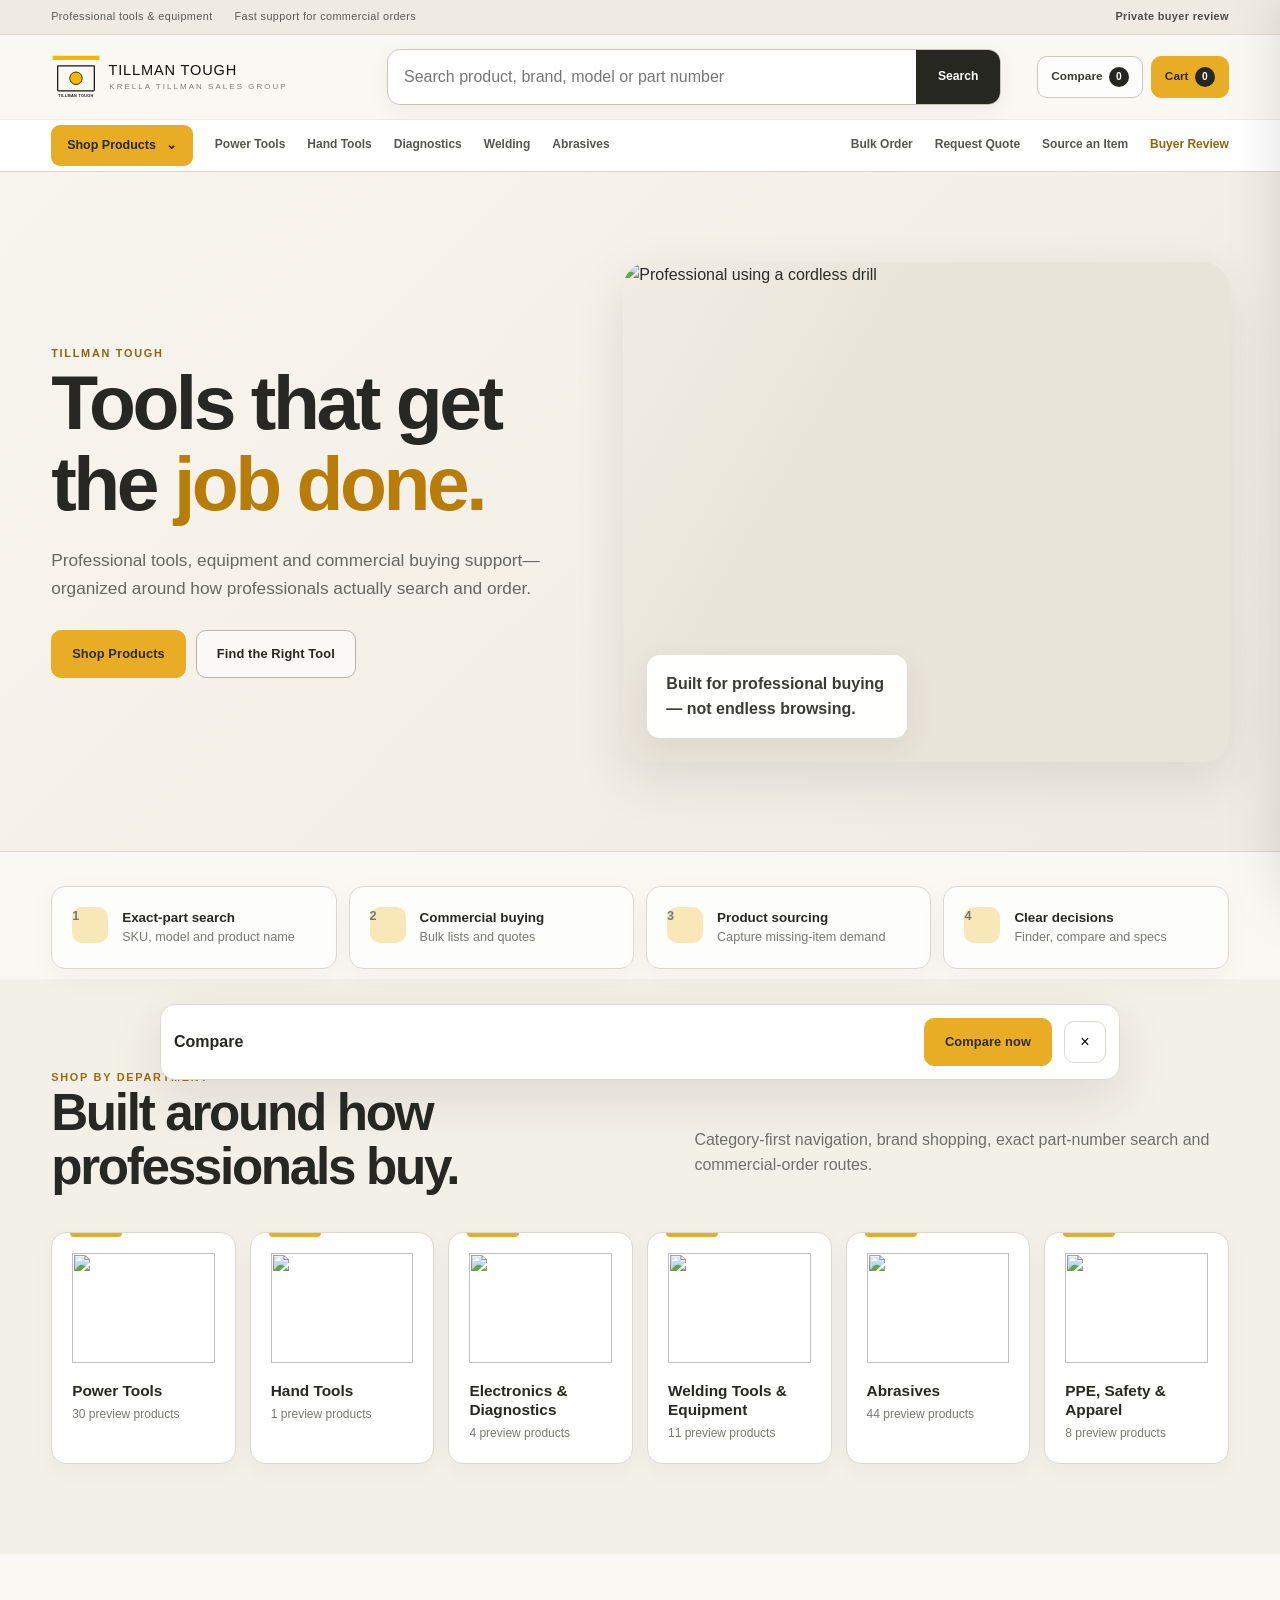
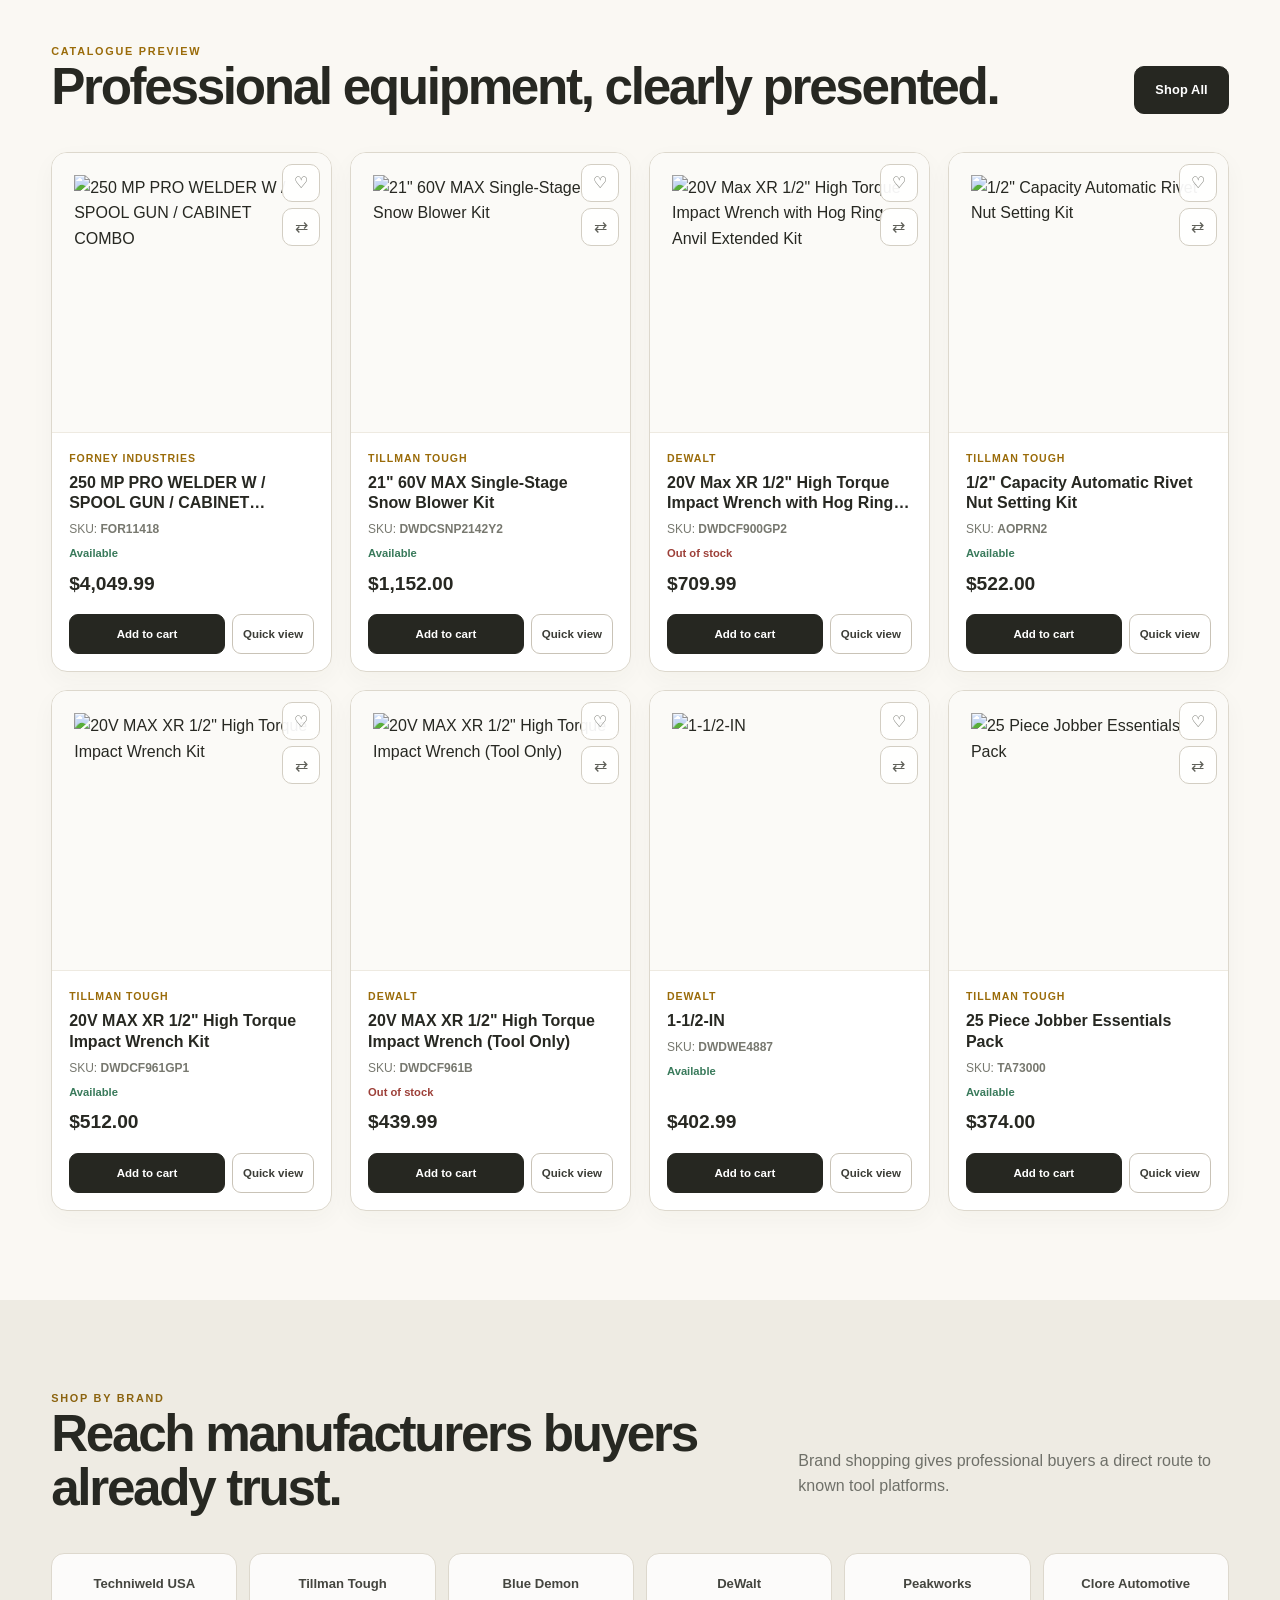
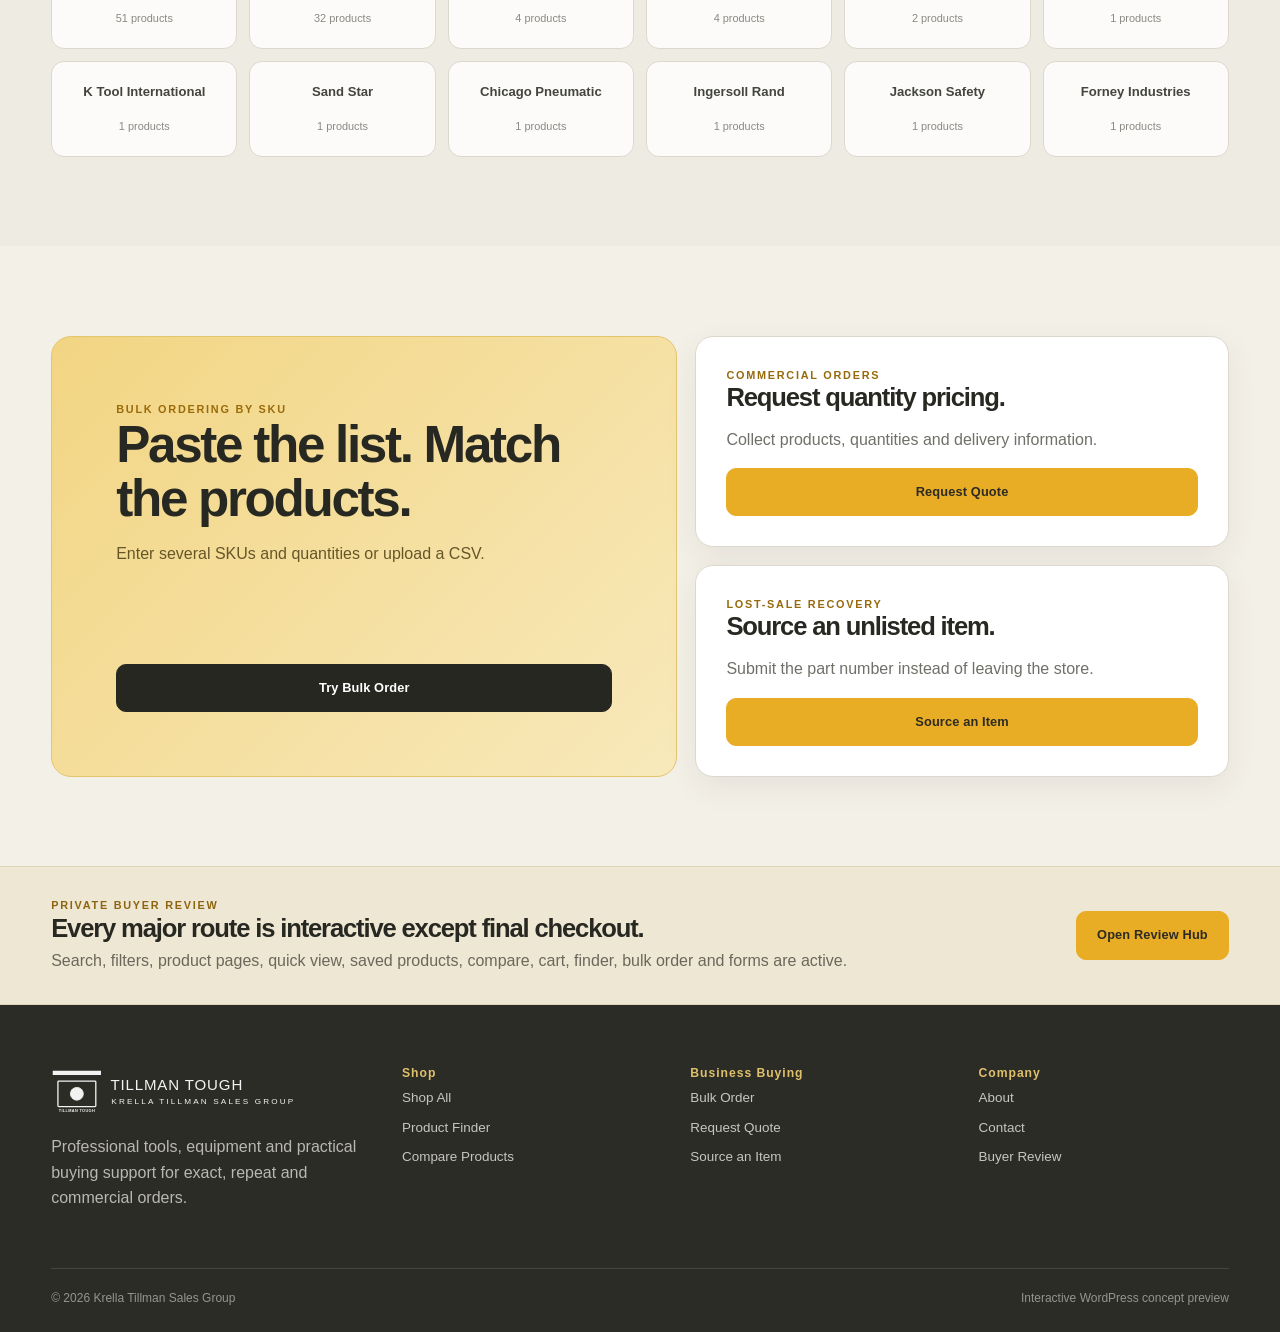
==== commit 43cd656c: "Deploy Tillman Tough premium UI UX redesign" ====
--- a/index.html
+++ b/index.html
@@ -1,133 +1,18 @@
-<!doctype html>
-<html lang="en">
-<head>
-<meta charset="utf-8">
-<meta name="viewport" content="width=device-width,initial-scale=1">
-<title>Tillman Tough | Professional Tools, Equipment &amp; SKU Search</title>
-<meta name="description" content="Shop professional tools and equipment from Tillman Tough. Search by SKU, part number, brand or application, compare products, submit bulk orders and request sourcing.">
-<meta name="robots" content="noindex,nofollow">
-<meta name="theme-color" content="#090909">
-<meta property="og:type" content="website">
-<meta property="og:site_name" content="Tillman Tough">
-<meta property="og:title" content="Tillman Tough | Professional Tools, Equipment &amp; SKU Search">
-<meta property="og:description" content="Shop professional tools and equipment from Tillman Tough. Search by SKU, part number, brand or application, compare products, submit bulk orders and request sourcing.">
-<link rel="icon" href="assets/favicon.svg" type="image/svg+xml">
-<link rel="stylesheet" href="assets/styles.css">
-<script defer src="data/site.js"></script>
-<script defer src="data/products.js"></script>
-<script defer src="scripts/app.js"></script>
-</head>
-<body data-page="home">
-<div id="siteHeader"></div>
-<main id="main">
-<section class="hero"><div class="container hero-grid">
-<div class="hero-copy">
-<div class="kicker light">Tillman Tough</div>
-<h1>Tools that get the <span>job done.</span></h1>
-<p>Explore high-performance tools, equipment and accessories built for professionals, tradespeople and serious DIYers.</p>
-<div class="hero-actions"><a class="btn btn-yellow" href="shop.html">Shop Now</a><a class="btn btn-outline" href="#categories">Browse Categories</a></div>
+<!DOCTYPE html>
+<html lang="en"><head><meta charset="utf-8"/><meta content="width=device-width,initial-scale=1" name="viewport"/><title>Tillman Tough | Professional Tools &amp; Equipment</title><meta content="noindex,nofollow" name="robots"/><link href="assets/css/main.css" rel="stylesheet"/><link href="assets/css/public.css" rel="stylesheet"/><script defer="" src="data/products.js"></script><script defer="" src="data/config.js"></script><script defer="" src="assets/js/app.js"></script><meta content="Professional tools, exact-part search, product comparison, bulk orders and commercial buying support." name="description"/></head><body><a class="tt-skip" href="#main">Skip to content</a>
+<div class="tt-topbar"><div class="tt-container tt-topbar__inner"><div class="tt-topbar__group"><span>Professional tools &amp; equipment</span><span>Fast support for commercial orders</span></div><div class="tt-topbar__group"><a href="review.html">Private buyer review</a></div></div></div>
+<header class="tt-header">
+<div class="tt-container tt-header__main">
+<a aria-label="Tillman Tough home" class="tt-logo" href="index.html"><img alt="Tillman Tough — Krella Tillman Sales Group" height="120" src="assets/images/logo.svg" width="720"/></a>
+<div class="tt-header-search tt-search" data-tt-search="">
+<form class="tt-search__box"><label class="tt-sr-only" for="tt-global-search">Search products</label><input id="tt-global-search" placeholder="Search product, brand, model or part number"/><button>Search</button></form><div class="tt-suggestions"></div>
 </div>
-<div class="hero-image"><img src="https://static.wixstatic.com/media/b9ac0a_cf135de3263746d697c9290f5dd31c78~mv2.jpg/v1/fill/w_1600,h_1100,al_c,q_88/Technician-using-cordless-drill.jpg" width="900" height="720" alt="Technician using a cordless drill on site"><div class="hero-stamp">Built for pros<br>ready for work</div></div>
-</div></section>
-
-<section class="search-band" aria-labelledby="fastSearchTitle"><div class="container search-band-grid">
-<div><div class="kicker">Faster Product Search</div><h2 id="fastSearchTitle">Already know what you need?</h2><p>Search by SKU, manufacturer part number, product name, brand or application.</p></div>
-<div class="search-shell"><form class="search-box"><label class="sr-only" for="homeSearch">Search products</label><input id="homeSearch" autocomplete="off" placeholder="Try SOLJNC4000, impact wrench or DeWalt drill" role="combobox" aria-controls="homeSuggestions" aria-expanded="false"><button type="submit">Search</button></form><div class="suggestions" id="homeSuggestions" role="listbox"></div></div>
-</div></section>
-
-<section class="quick-paths" aria-label="Ways to shop"><div class="container quick-grid">
-<a class="quick-card" href="shop.html"><span class="quick-num">1</span><span><b>Browse the Catalogue</b><p>Use categories, brands, price and availability filters.</p></span></a>
-<a class="quick-card" href="finder.html"><span class="quick-num">2</span><span><b>Find the Right Product</b><p>Answer a few questions when you do not know the exact SKU.</p></span></a>
-<a class="quick-card" href="bulk-order.html"><span class="quick-num">3</span><span><b>Order Several Products</b><p>Paste SKUs and quantities or upload a CSV list.</p></span></a>
-<a class="quick-card" href="source-item.html"><span class="quick-num">4</span><span><b>Cannot Find It?</b><p>Send the part number and request product sourcing.</p></span></a>
-</div></section>
-
-<section class="section"><div class="container">
-<div class="section-head"><div><div class="section-number">Shop Highlights</div><div class="kicker">Current Store Pathways</div><h2>Start where it makes sense.</h2></div><p>Promotions, fresh arrivals and curated selections stay familiar. Visitors now understand the fastest route to an exact product before browsing.</p></div>
-<div class="promo-grid">
-<a class="promo-card" href="shop.html?sort=promotion"><img loading="lazy" src="https://static.wixstatic.com/media/b9ac0a_35400e98e9924129819e1783450dac92~mv2.png/v1/fill/w_900,h_650,al_c,q_88/1.png" width="700" height="520" alt="Promotion products"><div class="promo-overlay"><div class="kicker light">Promotion</div><h3>Limited-Time Deals</h3><p>Explore current discounts and special offers while they are available.</p><span class="btn btn-yellow">See Deals</span></div></a>
-<a class="promo-card" href="shop.html?sort=new"><img loading="lazy" src="https://static.wixstatic.com/media/b9ac0a_067ff8555d82408fb4c1a87b887221f9~mv2.png/v1/fill/w_900,h_650,al_c,q_88/2.png" width="700" height="520" alt="New products"><div class="promo-overlay"><div class="kicker light">New Products</div><h3>Fresh Arrivals</h3><p>See the newest additions to the catalogue, organized for faster discovery.</p><span class="btn btn-yellow">View New Products</span></div></a>
-<a class="promo-card" href="guides.html"><img loading="lazy" src="https://static.wixstatic.com/media/b9ac0a_5af26b1590e842849287a82ebf210ec3~mv2.jpeg/v1/fill/w_900,h_700,al_c,q_88/file.jpeg" width="700" height="520" alt="Professional power tools"><div class="promo-overlay"><div class="kicker light">Buying Guidance</div><h3>Choose with Confidence</h3><p>Use practical guides and comparison tools before placing an order.</p><span class="btn btn-yellow">View Guides</span></div></a>
+<div class="tt-actions"><a class="tt-action" href="compare.html">Compare <span class="tt-badge" data-tt-compare-count="">0</span></a><button class="tt-action tt-action--cart" data-tt-open-cart="">Cart <span class="tt-badge" data-tt-cart-count="">0</span></button><button aria-controls="tt-mobile-menu" aria-expanded="false" class="tt-mobile-toggle" data-tt-menu="" type="button">Menu</button></div>
 </div>
-</div></section>
-
-<section class="section off" id="categories"><div class="container">
-<div class="section-head"><div><div class="section-number">Browse by Department</div><div class="kicker">Categories</div><h2>Find what you need — fast.</h2></div><p>The familiar Tillman Tough departments remain central, supported by search and filtering that work with the information professional buyers already have.</p></div>
-<div class="category-grid"><a class="category-card" href="shop.html?category=Power%20Tools">
-<img loading="lazy" src="https://static.wixstatic.com/media/b9ac0a_5af26b1590e842849287a82ebf210ec3~mv2.jpeg/v1/fill/w_900,h_700,al_c,q_88/file.jpeg" width="500" height="420" alt="Power Tools">
-<span class="category-count">30 preview items</span>
-<div class="category-info"><h3>Power Tools</h3><span>Shop category →</span></div>
-</a><a class="category-card" href="shop.html?category=Hand%20Tools">
-<img loading="lazy" src="https://static.wixstatic.com/media/b9ac0a_74bd73dd924a4ba09acee4c10c6dacdf~mv2.jpg/v1/fill/w_900,h_700,al_c,q_88/file.jpg" width="500" height="420" alt="Hand Tools">
-<span class="category-count">1 preview items</span>
-<div class="category-info"><h3>Hand Tools</h3><span>Shop category →</span></div>
-</a><a class="category-card" href="shop.html?category=Electronics%20%26%20Diagnostics">
-<img loading="lazy" src="https://static.wixstatic.com/media/b9ac0a_03bc42867653407c8f6de9032e9ab451~mv2.avif/v1/fill/w_900,h_700,al_c,q_88/file.avif" width="500" height="420" alt="Electronics &amp; Diagnostics">
-<span class="category-count">3 preview items</span>
-<div class="category-info"><h3>Electronics &amp; Diagnostics</h3><span>Shop category →</span></div>
-</a><a class="category-card" href="shop.html?category=Welding%20Tools%20%26%20Equipment">
-<img loading="lazy" src="https://static.wixstatic.com/media/b9ac0a_17a85fdb06fc49c19b77c386c4ad1331~mv2.png/v1/fill/w_900,h_700,al_c,q_88/file.png" width="500" height="420" alt="Welding Tools &amp; Equipment">
-<span class="category-count">11 preview items</span>
-<div class="category-info"><h3>Welding Tools &amp; Equipment</h3><span>Shop category →</span></div>
-</a><a class="category-card" href="shop.html?category=Abrasives">
-<img loading="lazy" src="https://static.wixstatic.com/media/b9ac0a_d79e0cce0edf42e3a1b08dc7803723d8~mv2.jpg/v1/fill/w_900,h_700,al_c,q_88/file.jpg" width="500" height="420" alt="Abrasives">
-<span class="category-count">44 preview items</span>
-<div class="category-info"><h3>Abrasives</h3><span>Shop category →</span></div>
-</a><a class="category-card" href="shop.html?category=PPE%2C%20Safety%20%26%20Apparel">
-<img loading="lazy" src="https://static.wixstatic.com/media/b9ac0a_d681cf9330ed4081be88f5ab4ade8447~mv2.jpg/v1/fill/w_900,h_700,al_c,q_88/file.jpg" width="500" height="420" alt="PPE, Safety &amp; Apparel">
-<span class="category-count">8 preview items</span>
-<div class="category-info"><h3>PPE, Safety &amp; Apparel</h3><span>Shop category →</span></div>
-</a></div>
-</div></section>
-
-<section class="section"><div class="container">
-<div class="section-head"><div><div class="section-number">Catalogue Preview</div><div class="kicker">Featured Products</div><h2>Popular professional equipment.</h2></div><a class="btn btn-dark" href="shop.html">Shop All Products</a></div>
-<div class="product-grid" id="featuredGrid"></div>
-</div></section>
-
-<section class="section dark"><div class="container">
-<div class="section-head"><div><div class="section-number">Trusted Manufacturers</div><div class="kicker light">Shop by Brand</div><h2>Reach the brands you already know.</h2></div><p>Brand navigation gives buyers another quick route when they know the manufacturer but not the exact product title.</p></div>
-<div class="brand-grid" id="brandGrid"></div>
-</div></section>
-
-<section class="section off"><div class="container">
-<div class="finder-panel">
-<div class="finder-copy"><div class="kicker light">Quick Product Finder</div><h2>Know the job, but not the SKU?</h2><p>Choose a department and budget to see strong catalogue matches, then use the full product finder for more detail.</p><a class="btn btn-outline" href="finder.html" style="align-self:flex-start">Open Full Finder</a></div>
-<form class="finder-form" id="quickFinder">
-<label for="quickCategory">Department</label>
-<select id="quickCategory" name="category"><option value="">Any department</option><option>Power Tools</option><option>Hand Tools</option><option>Electronics &amp; Diagnostics</option><option>Welding Tools &amp; Equipment</option><option>Abrasives</option><option>PPE, Safety &amp; Apparel</option></select>
-<label for="quickBudget">Maximum budget</label>
-<select id="quickBudget" name="budget"><option value="100">Up to $100</option><option value="250">Up to $250</option><option value="500">Up to $500</option><option value="1500">Up to $1,500</option><option value="999999">Any budget</option></select>
-<button class="btn btn-dark" type="submit" style="margin-top:18px">Show Matches</button>
-<div class="finder-results" id="quickFinderResults" aria-live="polite"></div>
-</form>
-</div>
-</div></section>
-
-<section class="section"><div class="container">
-<div class="section-head"><div><div class="section-number">For Repeat and Commercial Buyers</div><div class="kicker">Faster Ordering</div><h2>More than a standard cart.</h2></div><p>These tools extend the current store without changing its identity. They make exact, large and hard-to-find orders easier to capture.</p></div>
-<div class="business-tools">
-<article class="business-main"><div><div class="kicker">Bulk Ordering by SKU</div><h2>Paste the list. Match the products.</h2><p>Repeat buyers can enter several SKUs and quantities in one place, correct unmatched items and continue to a quote or cart.</p></div><a class="btn btn-dark" href="bulk-order.html">Try Bulk Order</a></article>
-<div class="business-side">
-<article class="business-card"><div><div class="kicker light">Commercial Orders</div><h3>Request quantity pricing.</h3><p>Collect products, quantities, location and deadlines in one complete enquiry.</p></div><a class="btn btn-yellow" href="quote.html">Request Quote</a></article>
-<article class="business-card"><div><div class="kicker light">Product Sourcing</div><h3>Keep the sale when an item is missing.</h3><p>Customers can submit the exact part number rather than leaving to search elsewhere.</p></div><a class="btn btn-yellow" href="source-item.html">Source an Item</a></article>
-</div>
-</div>
-</div></section>
-
-<section class="section off"><div class="container faq-preview">
-<div><div class="kicker">Direct Answers</div><h2>Questions buyers ask before ordering.</h2><p class="muted" style="margin-top:18px">Clear answers help customers make decisions and give search engines and AI-assisted search systems better context about the store.</p><a class="btn btn-dark" href="faq.html">View All FAQs</a></div>
-<div class="faq-list">
-<div class="faq-item"><button class="faq-question" type="button" aria-expanded="true">Can I search using a SKU or manufacturer part number?<span class="plus">+</span></button><div class="faq-answer">Yes. Search accepts exact and partial SKUs, product names, brands and common product descriptions.</div></div>
-<div class="faq-item"><button class="faq-question" type="button" aria-expanded="false">What happens when the product is not listed?<span class="plus">+</span></button><div class="faq-answer" hidden>Use the Source an Item form to send the part number, brand, quantity and required date.</div></div>
-<div class="faq-item"><button class="faq-question" type="button" aria-expanded="false">Can commercial buyers submit several products at once?<span class="plus">+</span></button><div class="faq-answer" hidden>Yes. The bulk-order tool accepts a pasted SKU list or CSV file and prepares one organized request.</div></div>
-</div>
-</div></section>
-
-<section class="trust"><div class="container trust-grid">
-<div class="trust-item"><b>Fast Dispatch</b><span>On eligible, confirmed products</span></div>
-<div class="trust-item"><b>Return Support</b><span>See product eligibility and store policy</span></div>
-<div class="trust-item"><b>Product Assistance</b><span>Help with compatibility and sourcing</span></div>
-<div class="trust-item"><b>Secure Payments</b><span>Completed through the live Wix store</span></div>
-</div></section>
-</main><div id="siteFooter"></div></body></html>+<div class="tt-nav-shell"><div class="tt-container tt-nav-row">
+<details class="tt-mega"><summary>Shop Products</summary><div class="tt-mega__panel"><div><span class="tt-mega__label">Departments</span><a href="shop.html?category=Power%20Tools">Power Tools</a><a href="shop.html?category=Hand%20Tools">Hand Tools</a><a href="shop.html?category=Electronics%20%26%20Diagnostics">Electronics &amp; Diagnostics</a></div><div><span class="tt-mega__label">Specialist</span><a href="shop.html?category=Welding%20Tools%20%26%20Equipment">Welding</a><a href="shop.html?category=Abrasives">Abrasives</a><a href="shop.html?category=PPE%2C%20Safety%20%26%20Apparel">Safety &amp; Apparel</a></div><div><span class="tt-mega__label">Buying tools</span><a href="finder.html">Product Finder</a><a href="compare.html">Compare Products</a><a href="shop.html">Shop All Products</a></div></div></details>
+<nav aria-label="Product categories" class="tt-category-menu"><a href="shop.html?category=Power%20Tools">Power Tools</a><a href="shop.html?category=Hand%20Tools">Hand Tools</a><a href="shop.html?category=Electronics%20%26%20Diagnostics">Diagnostics</a><a href="shop.html?category=Welding%20Tools%20%26%20Equipment">Welding</a><a href="shop.html?category=Abrasives">Abrasives</a></nav>
+<nav aria-label="Business buying" class="tt-support-menu"><a href="bulk-order.html">Bulk Order</a><a href="quote.html">Request Quote</a><a href="source-item.html">Source an Item</a><a class="tt-review-link" href="review.html">Buyer Review</a></nav>
+</div></div>
+</header>
+<nav aria-label="Mobile navigation" class="tt-mobile-menu" id="tt-mobile-menu"><a href="shop.html">Shop All Products</a><a href="finder.html">Product Finder</a><a href="compare.html">Compare Products</a><a href="bulk-order.html">Bulk Order</a><a href="quote.html">Request Quote</a><a href="source-item.html">Source an Item</a><a href="about.html">About</a><a href="review.html">Buyer Review</a></nav><main id="main"><section class="tt-hero"><div class="tt-container tt-hero__grid"><div class="tt-hero__copy"><div class="tt-kicker tt-kicker--light">Tillman Tough</div><h1 class="tt-h1">Tools that get the <span>job done.</span></h1><p>Professional tools, equipment and commercial buying support—organized around how professionals actually search and order.</p><div class="tt-hero__actions"><a class="tt-btn tt-btn--yellow" href="shop.html">Shop Products</a><a class="tt-btn tt-btn--outline" href="finder.html">Find the Right Tool</a></div></div><div class="tt-hero__visual"><img alt="Professional using a cordless drill" src="https://static.wixstatic.com/media/b9ac0a_cf135de3263746d697c9290f5dd31c78~mv2.jpg/v1/fill/w_1200,h_900,al_c,q_88/Technician-using-cordless-drill.jpg"/><div class="tt-hero__label">Built for professional buying — not endless browsing.</div></div></div></section><section class="tt-proof"><div class="tt-container tt-proof__grid"><div class="tt-proof__item"><span class="tt-proof__icon">1</span><div><b>Exact-part search</b><span>SKU, model and product name</span></div></div><div class="tt-proof__item"><span class="tt-proof__icon">2</span><div><b>Commercial buying</b><span>Bulk lists and quotes</span></div></div><div class="tt-proof__item"><span class="tt-proof__icon">3</span><div><b>Product sourcing</b><span>Capture missing-item demand</span></div></div><div class="tt-proof__item"><span class="tt-proof__icon">4</span><div><b>Clear decisions</b><span>Finder, compare and specs</span></div></div></div></section><section class="tt-section tt-section--soft"><div class="tt-container"><div class="tt-section-head"><div><div class="tt-kicker">Shop by department</div><h2 class="tt-h2">Built around how professionals buy.</h2></div><p>Category-first navigation, brand shopping, exact part-number search and commercial-order routes.</p></div><div class="tt-category-grid" data-tt-categories=""></div></div></section><section class="tt-section"><div class="tt-container"><div class="tt-section-head"><div><div class="tt-kicker">Catalogue preview</div><h2 class="tt-h2">Professional equipment, clearly presented.</h2></div><a class="tt-btn tt-btn--dark" href="shop.html">Shop All</a></div><div class="tt-product-grid" data-limit="8" data-tt-featured=""></div></div></section><section class="tt-section tt-section--dark"><div class="tt-container"><div class="tt-section-head"><div><div class="tt-kicker tt-kicker--light">Shop by brand</div><h2 class="tt-h2">Reach manufacturers buyers already trust.</h2></div><p>Brand shopping gives professional buyers a direct route to known tool platforms.</p></div><div class="tt-brand-grid" data-tt-brands=""></div></div></section><section class="tt-section tt-section--soft"><div class="tt-container"><div class="tt-commerce"><article class="tt-commerce__main"><div><div class="tt-kicker">Bulk ordering by SKU</div><h2 class="tt-h2">Paste the list. Match the products.</h2><p>Enter several SKUs and quantities or upload a CSV.</p></div><a class="tt-btn tt-btn--dark" href="bulk-order.html">Try Bulk Order</a></article><div class="tt-commerce__side"><article class="tt-commerce__card"><div><div class="tt-kicker tt-kicker--light">Commercial orders</div><h3 class="tt-h3">Request quantity pricing.</h3><p>Collect products, quantities and delivery information.</p></div><a class="tt-btn tt-btn--yellow" href="quote.html">Request Quote</a></article><article class="tt-commerce__card"><div><div class="tt-kicker tt-kicker--light">Lost-sale recovery</div><h3 class="tt-h3">Source an unlisted item.</h3><p>Submit the part number instead of leaving the store.</p></div><a class="tt-btn tt-btn--yellow" href="source-item.html">Source an Item</a></article></div></div></div></section><section class="tt-review-banner"><div class="tt-container tt-review-banner__grid"><div><div class="tt-kicker tt-kicker--light">Private buyer review</div><h2 class="tt-h3">Every major route is interactive except final checkout.</h2><p>Search, filters, product pages, quick view, saved products, compare, cart, finder, bulk order and forms are active.</p></div><a class="tt-btn tt-btn--yellow" href="review.html">Open Review Hub</a></div></section></main><footer class="tt-footer"><div class="tt-container"><div class="tt-footer__grid"><div><img alt="Tillman Tough" class="tt-footer__logo" src="assets/images/logo.svg"/><p>Professional tools, equipment and practical buying support for exact, repeat and commercial orders.</p></div><div><h2>Shop</h2><a href="shop.html">Shop All</a><a href="finder.html">Product Finder</a><a href="compare.html">Compare Products</a></div><div><h2>Business Buying</h2><a href="bulk-order.html">Bulk Order</a><a href="quote.html">Request Quote</a><a href="source-item.html">Source an Item</a></div><div><h2>Company</h2><a href="about.html">About</a><a href="contact.html">Contact</a><a href="review.html">Buyer Review</a></div></div><div class="tt-footer__bottom"><span>© 2026 Krella Tillman Sales Group</span><span>Interactive WordPress concept preview</span></div></div></footer></body></html>
--- a/assets/css/main.css
+++ b/assets/css/main.css
@@ -0,0 +1,213 @@
+/* Tillman Tough Premium UI/UX Refresh — softer contrast, clearer navigation */
+:root{
+  --tt-ink:#272822;
+  --tt-ink-2:#3a3a34;
+  --tt-charcoal:#262721;
+  --tt-yellow:#e8ad24;
+  --tt-yellow-deep:#c98e0c;
+  --tt-yellow-soft:#f8e8b7;
+  --tt-cream:#faf8f3;
+  --tt-paper:#f3f0e8;
+  --tt-mist:#ece9e1;
+  --tt-white:#ffffff;
+  --tt-line:#ddd8cd;
+  --tt-grey:#72736d;
+  --tt-green:#397a5b;
+  --tt-red:#9d4039;
+  --tt-max:1480px;
+  --tt-pad:clamp(18px,4vw,66px);
+  --tt-radius:16px;
+  --tt-radius-sm:10px;
+  --tt-shadow:0 18px 52px rgba(52,48,38,.11);
+  --tt-shadow-soft:0 10px 32px rgba(52,48,38,.07);
+}
+*{box-sizing:border-box}
+html{scroll-behavior:smooth}
+body{margin:0;background:var(--tt-cream);color:var(--tt-ink);font-family:Inter,"Segoe UI",Arial,sans-serif;font-size:16px;line-height:1.58;-webkit-font-smoothing:antialiased}
+body.tt-lock{overflow:hidden}
+a{color:inherit;text-decoration:none}
+img{display:block;max-width:100%}
+button,input,select,textarea{font:inherit}
+button{cursor:pointer}
+.tt-container{width:min(var(--tt-max),100%);margin:auto;padding-inline:var(--tt-pad)}
+.tt-sr-only{position:absolute!important;width:1px!important;height:1px!important;padding:0!important;margin:-1px!important;overflow:hidden!important;clip:rect(0,0,0,0)!important;white-space:nowrap!important;border:0!important}
+.tt-skip{position:fixed;left:10px;top:10px;z-index:9999;background:#fff;padding:10px 14px;border:1px solid var(--tt-ink);border-radius:8px;transform:translateY(-160%)}
+.tt-skip:focus{transform:none}
+:focus-visible{outline:3px solid rgba(232,173,36,.78);outline-offset:3px}
+.tt-kicker{text-transform:uppercase;letter-spacing:.16em;font-size:.68rem;font-weight:800;color:#9a6b09}
+.tt-kicker--light{color:#8b630f}
+.tt-h1,.tt-h2,.tt-h3,h1,h2,h3{font-family:Inter,"Segoe UI",Arial,sans-serif;line-height:1.05;letter-spacing:-.045em;margin:0;color:var(--tt-ink);font-weight:820}
+.tt-h1{font-size:clamp(3rem,6vw,6.2rem)}
+.tt-h2{font-size:clamp(2.05rem,4vw,4.15rem)}
+.tt-h3{font-size:clamp(1.22rem,2vw,1.85rem)}
+.tt-muted{color:var(--tt-grey)}
+.tt-small{font-size:.8rem}
+.tt-btn{display:inline-flex;align-items:center;justify-content:center;gap:8px;min-height:48px;padding:13px 20px;border:1px solid transparent;border-radius:10px;font-size:.8rem;font-weight:780;letter-spacing:.01em;transition:transform .18s,box-shadow .18s,background .18s}
+.tt-btn:hover{transform:translateY(-1px);box-shadow:var(--tt-shadow-soft)}
+.tt-btn--yellow{background:var(--tt-yellow);color:#2d2b24;border-color:var(--tt-yellow)}
+.tt-btn--yellow:hover{background:#f0bb3d}
+.tt-btn--dark{background:var(--tt-charcoal);color:#fff;border-color:var(--tt-charcoal)}
+.tt-btn--outline{background:rgba(255,255,255,.58);color:var(--tt-ink);border-color:#b9b4a9}
+.tt-icon-btn{width:42px;height:42px;border:1px solid var(--tt-line);background:#fff;display:grid;place-items:center;padding:0;border-radius:10px}
+
+/* Navigation */
+.tt-topbar{background:#efebe2;color:#595952;font-size:.68rem;letter-spacing:.035em;border-bottom:1px solid #e1ddd4}
+.tt-topbar__inner{min-height:34px;display:flex;justify-content:space-between;align-items:center;gap:18px}
+.tt-topbar__group{display:flex;align-items:center;gap:22px}
+.tt-topbar a{font-weight:750;color:#4c4d47}
+.tt-header{position:sticky;top:0;z-index:80;background:rgba(250,248,243,.97);border-bottom:1px solid var(--tt-line);backdrop-filter:blur(18px)}
+.tt-header__main{min-height:84px;display:grid;grid-template-columns:minmax(210px,300px) minmax(300px,1fr) auto;align-items:center;gap:clamp(16px,2.8vw,38px)}
+.tt-logo img{width:min(300px,100%);height:auto}
+.tt-header-search{position:relative;max-width:720px;width:100%;justify-self:center}
+.tt-search__box{display:grid;grid-template-columns:1fr auto;background:#fff;border:1px solid #cbc6bb;border-radius:13px;box-shadow:0 6px 22px rgba(52,48,38,.06);overflow:hidden}
+.tt-search__box:focus-within{border-color:var(--tt-yellow-deep);box-shadow:0 0 0 4px rgba(232,173,36,.17)}
+.tt-search__box input{border:0;outline:0;padding:14px 16px;min-width:0;background:transparent;color:var(--tt-ink)}
+.tt-search__box button{border:0;background:var(--tt-charcoal);color:#fff;padding-inline:22px;font-size:.76rem;font-weight:780}
+.tt-actions{display:flex;align-items:center;gap:8px}
+.tt-action,.tt-mobile-toggle{border:1px solid #cbc6bb;background:rgba(255,255,255,.72);min-height:42px;padding:10px 13px;font-size:.74rem;font-weight:760;border-radius:10px;color:#393a35;white-space:nowrap}
+.tt-action:hover,.tt-mobile-toggle:hover{background:#fff;border-color:#aaa397}
+.tt-action--cart{background:var(--tt-yellow);border-color:var(--tt-yellow);color:#2f2e28}
+.tt-badge{display:inline-grid;place-items:center;min-width:20px;height:20px;padding:0 5px;border-radius:99px;background:var(--tt-charcoal);color:#fff;font-size:.64rem;margin-left:3px}
+.tt-mobile-toggle{display:none}
+.tt-nav-shell{background:#fff;border-top:1px solid #eeeae1}
+.tt-nav-row{min-height:50px;display:flex;align-items:center;gap:22px}
+.tt-category-menu,.tt-support-menu{display:flex;align-items:center;gap:22px;font-size:.75rem;font-weight:720;color:#55564f}
+.tt-category-menu a,.tt-support-menu a{padding:15px 0;border-bottom:2px solid transparent;white-space:nowrap}
+.tt-category-menu a:hover,.tt-support-menu a:hover{color:var(--tt-ink);border-color:var(--tt-yellow)}
+.tt-support-menu{margin-left:auto}
+.tt-review-link{color:#8d6410!important}
+.tt-mega{position:relative}
+.tt-mega summary{list-style:none;background:var(--tt-yellow);padding:10px 16px;border-radius:9px;font-size:.78rem;font-weight:800;cursor:pointer;white-space:nowrap}
+.tt-mega summary::-webkit-details-marker{display:none}
+.tt-mega summary:after{content:"⌄";margin-left:10px;font-size:.8rem}
+.tt-mega__panel{position:absolute;top:calc(100% + 11px);left:0;width:min(690px,82vw);display:grid;grid-template-columns:repeat(3,1fr);gap:28px;background:#fff;border:1px solid var(--tt-line);border-radius:16px;box-shadow:var(--tt-shadow);padding:26px;z-index:100}
+.tt-mega__panel>div{display:grid;align-content:start;gap:4px}
+.tt-mega__panel a{padding:8px 0;color:#53544e;font-size:.85rem}
+.tt-mega__panel a:hover{color:#8d6410}
+.tt-mega__label{text-transform:uppercase;letter-spacing:.12em;font-size:.66rem;font-weight:850;color:#9a6b09;margin-bottom:6px}
+.tt-mobile-menu{display:none}
+.tt-suggestions{display:none;position:absolute;top:calc(100% + 8px);left:0;right:0;background:#fff;border:1px solid var(--tt-line);border-radius:14px;box-shadow:var(--tt-shadow);z-index:110;max-height:490px;overflow:auto}
+.tt-suggestions.is-open{display:block}
+.tt-suggestion{display:grid;grid-template-columns:56px 1fr auto;gap:12px;align-items:center;padding:11px 13px;border-bottom:1px solid #eeeae1}
+.tt-suggestion:last-child{border-bottom:0}
+.tt-suggestion:hover,.tt-suggestion[aria-selected=true]{background:#fbf4dc}
+.tt-suggestion img{width:56px;height:56px;object-fit:contain}
+.tt-suggestion b{display:block;line-height:1.25}.tt-suggestion small{display:block;color:#777}
+
+/* Hero and homepage */
+.tt-hero{background:linear-gradient(135deg,#f8f5ee 0,#efebe2 100%);overflow:hidden;border-bottom:1px solid var(--tt-line)}
+.tt-hero__grid{min-height:620px;display:grid;grid-template-columns:minmax(0,.9fr) minmax(430px,1.1fr);align-items:center;gap:clamp(36px,6vw,90px);padding-block:clamp(60px,7vw,105px)}
+.tt-hero__copy{padding:0}
+.tt-hero__copy h1 span{color:#b77d08}
+.tt-hero__copy p{max-width:650px;color:#66675f;font-size:clamp(1rem,1.35vw,1.18rem);margin:24px 0 0}
+.tt-hero__actions{display:flex;gap:10px;flex-wrap:wrap;margin-top:28px}
+.tt-hero__visual{position:relative;min-height:500px;background:#e9e4d9;border-radius:26px;overflow:hidden;box-shadow:var(--tt-shadow)}
+.tt-hero__visual:after{content:"";position:absolute;inset:0;background:linear-gradient(120deg,rgba(250,248,243,.45),transparent 38%)}
+.tt-hero__visual img{position:absolute;inset:0;width:100%;height:100%;object-fit:cover;z-index:1;filter:saturate(.84) contrast(.96)}
+.tt-hero__label{position:absolute;left:24px;bottom:24px;z-index:3;background:rgba(255,255,255,.94);color:#3b3b35;padding:15px 18px;max-width:260px;font-weight:760;border:1px solid rgba(255,255,255,.8);border-radius:13px;box-shadow:var(--tt-shadow-soft)}
+.tt-search-strip{background:transparent;margin-top:-38px;position:relative;z-index:12;padding:0}
+.tt-search-strip__inner{display:grid;grid-template-columns:245px 1fr auto;gap:18px;align-items:center;background:#fff;border:1px solid var(--tt-line);border-radius:17px;box-shadow:var(--tt-shadow);padding:18px 20px}
+.tt-search-strip strong{font-size:.84rem;color:#50514b}
+.tt-search-shortcut{font-size:.76rem;font-weight:780;color:#8f6510;white-space:nowrap}
+.tt-proof{background:transparent;padding:34px 0 10px}
+.tt-proof__grid{display:grid;grid-template-columns:repeat(4,1fr);gap:12px}
+.tt-proof__item{padding:20px;background:rgba(255,255,255,.72);border:1px solid var(--tt-line);border-radius:14px;display:grid;grid-template-columns:38px 1fr;gap:12px;box-shadow:0 8px 28px rgba(52,48,38,.04)}
+.tt-proof__icon{width:36px;height:36px;border-radius:10px;background:var(--tt-yellow-soft);color:#7c570b;display:grid;place-items:center;font-weight:820}
+.tt-proof__item b{display:block;font-size:.84rem}.tt-proof__item span{display:block;color:#77786f;font-size:.79rem}
+.tt-section{padding:clamp(72px,7vw,112px) 0}
+.tt-section--soft{background:var(--tt-paper)}
+.tt-section--dark{background:#eeebe3;color:var(--tt-ink)}
+.tt-section-head{display:flex;align-items:end;justify-content:space-between;gap:30px;margin-bottom:38px}
+.tt-section-head p{max-width:590px;color:#6f7069}
+.tt-section--dark .tt-section-head p{color:#6f7069}
+.tt-category-grid{display:grid;grid-template-columns:repeat(6,1fr);gap:14px}
+.tt-category{background:#fff;border:1px solid var(--tt-line);min-height:222px;padding:20px;display:flex;flex-direction:column;border-radius:15px;position:relative;overflow:hidden;transition:.2s;box-shadow:0 7px 22px rgba(52,48,38,.035)}
+.tt-category:before{content:"";position:absolute;left:18px;top:0;width:52px;height:4px;background:var(--tt-yellow);border-radius:0 0 5px 5px}
+.tt-category:hover{transform:translateY(-3px);box-shadow:var(--tt-shadow-soft);border-color:#c7c1b5}
+.tt-category img{height:110px;width:100%;object-fit:contain;margin-bottom:18px}
+.tt-category b{font-size:.96rem;line-height:1.25}.tt-category span{font-size:.75rem;color:#77786f;margin-top:5px}
+.tt-brand-grid{display:grid;grid-template-columns:repeat(6,1fr);gap:12px}
+.tt-brand{background:rgba(255,255,255,.82);border:1px solid var(--tt-line);color:#44453f;min-height:96px;display:grid;place-items:center;text-align:center;padding:15px;border-radius:13px;font-size:.82rem;font-weight:790}
+.tt-brand:hover{background:#fff;border-color:#c4bcae;box-shadow:var(--tt-shadow-soft)}
+.tt-brand small{display:block;color:#898a83;font-weight:500;margin-top:4px}
+.tt-product-grid{display:grid;grid-template-columns:repeat(4,1fr);gap:18px}
+.tt-card{background:#fff;border:1px solid var(--tt-line);display:flex;flex-direction:column;position:relative;border-radius:16px;overflow:hidden;transition:.2s;box-shadow:0 8px 25px rgba(52,48,38,.035)}
+.tt-card:hover{transform:translateY(-3px);box-shadow:var(--tt-shadow-soft)}
+.tt-card__media{aspect-ratio:1;background:#fbfaf7;padding:22px;border-bottom:1px solid #eeeae1;display:grid;place-items:center}
+.tt-card__media img{width:100%;height:100%;object-fit:contain}
+.tt-card__tools{position:absolute;top:11px;right:11px;display:grid;gap:6px}
+.tt-card__tools button{width:38px;height:38px;border:1px solid #d3cec3;background:rgba(255,255,255,.94);border-radius:10px;color:#60615a}
+.tt-card__tools button.is-active{background:var(--tt-yellow-soft);color:#805b10;border-color:#e1bf65}
+.tt-card__body{padding:17px;display:flex;flex-direction:column;gap:6px;flex:1}
+.tt-card__brand{font-size:.66rem;letter-spacing:.09em;font-weight:800;color:#9a6b09;text-transform:uppercase}
+.tt-card__title{font-weight:750;line-height:1.3;display:-webkit-box;-webkit-line-clamp:2;-webkit-box-orient:vertical;overflow:hidden}
+.tt-card__sku{font-size:.75rem;color:#77786f}.tt-stock{font-size:.7rem;font-weight:800;color:var(--tt-green)}.tt-stock--out{color:var(--tt-red)}
+.tt-price{font-size:1.2rem;font-weight:820;margin-top:auto}
+.tt-card__actions{display:grid;grid-template-columns:1fr auto;gap:7px;margin-top:9px}
+.tt-card__actions button,.tt-card__actions a{border:1px solid #c9c3b7;background:#fff;color:#3c3d37;padding:10px;border-radius:9px;font-size:.72rem;font-weight:760;text-align:center}
+.tt-card__actions button:first-child{background:var(--tt-charcoal);border-color:var(--tt-charcoal);color:#fff}
+.tt-commerce{display:grid;grid-template-columns:1.08fr .92fr;gap:18px}
+.tt-commerce__main{background:linear-gradient(135deg,#f2d583,#f8e9bb);min-height:420px;padding:clamp(34px,5vw,66px);display:flex;flex-direction:column;justify-content:space-between;border-radius:20px;border:1px solid #e3c66b}
+.tt-commerce__main p{max-width:630px;color:#655628}
+.tt-commerce__side{display:grid;gap:18px}
+.tt-commerce__card{background:#fff;color:var(--tt-ink);padding:30px;min-height:200px;display:flex;flex-direction:column;justify-content:space-between;border:1px solid var(--tt-line);border-radius:18px;box-shadow:var(--tt-shadow-soft)}
+.tt-commerce__card p{color:#6f7069}.tt-commerce__card .tt-kicker--light{color:#96690d}
+.tt-guide-grid{display:grid;grid-template-columns:repeat(3,1fr);gap:16px}
+.tt-guide{background:#fff;border:1px solid var(--tt-line);padding:24px;min-height:235px;display:flex;flex-direction:column;border-radius:16px;box-shadow:0 8px 25px rgba(52,48,38,.035)}
+.tt-guide p{color:#6d6e67}.tt-guide a{margin-top:auto;font-size:.78rem;font-weight:780;color:#8f6410}
+.tt-review-banner{background:#eee7d3;color:var(--tt-ink);padding:30px 0;border-block:1px solid #ded4b8}
+.tt-review-banner__grid{display:grid;grid-template-columns:1fr auto;gap:25px;align-items:center}
+.tt-review-banner p{margin:7px 0 0;color:#6b675b}.tt-review-banner .tt-kicker--light{color:#8d6410}
+
+/* Internal pages */
+.tt-page-hero{background:linear-gradient(135deg,#f1eee7,#e8e3d8);color:var(--tt-ink);padding:72px 0 58px;border-bottom:1px solid var(--tt-line)}
+.tt-page-hero p{max-width:760px;color:#686961}
+.tt-catalog{display:grid;grid-template-columns:275px minmax(0,1fr);gap:28px}
+.tt-filters{background:#fff;border:1px solid var(--tt-line);padding:20px;align-self:start;position:sticky;top:145px;border-radius:16px;box-shadow:var(--tt-shadow-soft)}
+.tt-filter{padding:14px 0;border-bottom:1px solid #ece8df}.tt-filter:last-child{border-bottom:0}
+.tt-filter label{display:block;font-size:.74rem;font-weight:760;margin-bottom:6px;color:#5d5e58}
+.tt-filter input,.tt-filter select,.tt-form input,.tt-form select,.tt-form textarea{width:100%;padding:12px;border:1px solid #c9c3b8;background:#fff;border-radius:9px;color:var(--tt-ink)}
+.tt-results-head{display:flex;justify-content:space-between;gap:18px;align-items:end;margin-bottom:18px}
+.tt-active-filters{display:flex;gap:7px;flex-wrap:wrap;margin-bottom:14px}
+.tt-chip{border:1px solid #cbc5ba;background:#fff;padding:7px 10px;border-radius:999px;font-size:.73rem}
+.tt-pagination{display:flex;justify-content:center;gap:6px;flex-wrap:wrap;margin-top:32px}.tt-pagination button{border:1px solid #c8c2b6;background:#fff;padding:9px 12px;border-radius:8px}.tt-pagination button.is-active{background:var(--tt-charcoal);color:#fff}
+.tt-product{display:grid;grid-template-columns:1fr 1fr;gap:clamp(34px,6vw,82px)}
+.tt-product__gallery{background:#fff;border:1px solid var(--tt-line);padding:28px;min-height:570px;display:grid;place-items:center;border-radius:18px;box-shadow:var(--tt-shadow-soft)}
+.tt-product__gallery img{max-height:520px;object-fit:contain}.tt-product__info{position:sticky;top:150px}.tt-product__info h1{font-size:clamp(2.3rem,4vw,4.2rem)}.tt-product__price{font-size:2rem;font-weight:820;margin:20px 0}
+.tt-specs{width:100%;border-collapse:collapse;margin-top:22px}.tt-specs th,.tt-specs td{padding:11px;border-bottom:1px solid #dfdbd1;text-align:left}.tt-specs th{width:36%;font-size:.72rem;color:#5d5e58}
+.tt-form-grid{display:grid;grid-template-columns:1fr .82fr;gap:28px}
+.tt-panel{background:#fff;border:1px solid var(--tt-line);padding:clamp(22px,3vw,40px);border-radius:17px;box-shadow:var(--tt-shadow-soft)}
+.tt-form label{display:block;font-size:.74rem;font-weight:760;margin-top:13px;color:#5d5e58}.tt-help{font-size:.76rem;color:#777;margin-top:3px}.tt-error{font-size:.76rem;color:var(--tt-red);margin-top:3px}
+.tt-flow{display:grid;gap:11px;margin-top:22px}.tt-flow__item{display:grid;grid-template-columns:34px 1fr;gap:10px}.tt-flow__item>span{width:32px;height:32px;border-radius:9px;background:var(--tt-yellow-soft);color:#805a0d;display:grid;place-items:center;font-weight:800}
+
+/* Drawers, modal, compare */
+.tt-drawer-overlay,.tt-search-overlay{position:fixed;inset:0;background:rgba(35,34,29,.42);z-index:100;display:none;backdrop-filter:blur(4px)}.tt-drawer-overlay.is-open,.tt-search-overlay.is-open{display:block}
+.tt-cart{position:fixed;right:-480px;top:0;width:min(450px,100%);height:100vh;background:#fff;z-index:110;padding:24px;overflow:auto;box-shadow:-18px 0 60px rgba(0,0,0,.18);transition:.27s}.tt-cart.is-open{right:0}.tt-cart__head{display:flex;justify-content:space-between;align-items:center;padding-bottom:13px;border-bottom:2px solid var(--tt-yellow)}
+.tt-cart-item{display:grid;grid-template-columns:60px 1fr auto;gap:10px;padding:13px 0;border-bottom:1px solid var(--tt-line)}.tt-cart-item img{width:60px;height:60px;object-fit:contain}
+.tt-modal{position:fixed;inset:5vh max(15px,calc((100vw - 980px)/2));background:#fff;z-index:120;display:none;box-shadow:var(--tt-shadow);overflow:auto;padding:clamp(20px,4vw,40px);border-radius:18px}.tt-modal.is-open{display:block}
+.tt-compare-tray{position:fixed;left:50%;bottom:-180px;transform:translateX(-50%);width:min(960px,calc(100% - 24px));background:#fff;color:var(--tt-ink);border:1px solid var(--tt-line);box-shadow:var(--tt-shadow);z-index:90;padding:13px;border-radius:15px;transition:.25s}.tt-compare-tray.is-open{bottom:12px}.tt-compare-tray__inner{display:flex;gap:12px;align-items:center}.tt-compare-items{display:flex;gap:7px;overflow:auto;flex:1}.tt-compare-mini{width:125px;min-width:125px;background:var(--tt-paper);color:var(--tt-ink);padding:7px;display:grid;grid-template-columns:36px 1fr;gap:6px;border-radius:9px}.tt-compare-mini img{width:36px;height:36px;object-fit:contain}.tt-toast{position:fixed;right:18px;bottom:18px;z-index:150;background:var(--tt-charcoal);color:#fff;padding:13px 16px;border-radius:10px;transform:translateY(130px);transition:.25s}.tt-toast.is-open{transform:none}
+
+/* Footer */
+.tt-footer{background:#2c2c27;color:#f5f2ea;padding:62px 0 24px}.tt-footer__grid{display:grid;grid-template-columns:1.25fr repeat(3,1fr);gap:38px}.tt-footer__logo{max-width:310px;filter:brightness(0) invert(1);opacity:.94}.tt-footer p{color:#b9b8b0;max-width:430px}.tt-footer h2{font-size:.76rem;letter-spacing:.08em;color:#dfc06b}.tt-footer a{display:block;color:#c7c6be;font-size:.84rem;margin:8px 0}.tt-footer a:hover{color:#fff}.tt-footer__bottom{border-top:1px solid #46463f;margin-top:42px;padding-top:20px;color:#95958d;font-size:.75rem;display:flex;justify-content:space-between;gap:18px;flex-wrap:wrap}
+
+/* Plugin helpers */
+.tt-success{background:#e8f3eb;border-left:4px solid var(--tt-green);padding:18px;border-radius:10px}.tt-invalid{border-color:var(--tt-red)!important}.tt-bulk-row{display:grid;grid-template-columns:58px 1fr 80px;gap:10px;align-items:center;border-bottom:1px solid #ddd8ce;padding:10px 0}.tt-bulk-row img{width:56px;height:56px;object-fit:contain}.tt-compare-table{width:100%;border-collapse:collapse;min-width:820px}.tt-compare-table th,.tt-compare-table td{border:1px solid #d7d1c6;padding:12px;text-align:left;vertical-align:top}.tt-compare-wrap{overflow:auto}.tt-quickview-close{position:absolute;right:15px;top:15px}
+
+@media(max-width:1260px){
+  .tt-category-menu{gap:15px}.tt-support-menu{gap:15px}.tt-category-menu a,.tt-support-menu a{font-size:.71rem}
+}
+@media(max-width:1120px){
+  .tt-header__main{grid-template-columns:minmax(200px,260px) 1fr auto}
+  .tt-nav-shell{display:none}.tt-mobile-toggle{display:inline-flex}.tt-actions .tt-action:first-child{display:none}
+  .tt-mobile-menu.is-open{display:grid;position:fixed;left:0;right:0;top:118px;background:#faf8f3;z-index:85;padding:18px var(--tt-pad);box-shadow:var(--tt-shadow);border-bottom:1px solid var(--tt-line);grid-template-columns:repeat(2,1fr);gap:0 26px}
+  .tt-mobile-menu a{padding:12px 0;border-bottom:1px solid #e5e0d6;font-size:.82rem;font-weight:700}
+  .tt-hero__grid{grid-template-columns:1fr}.tt-hero__visual{min-height:480px}.tt-category-grid{grid-template-columns:repeat(3,1fr)}.tt-product-grid{grid-template-columns:repeat(3,1fr)}.tt-catalog,.tt-commerce,.tt-form-grid,.tt-product{grid-template-columns:1fr}.tt-filters,.tt-product__info{position:static}
+}
+@media(max-width:820px){
+  .tt-header__main{grid-template-columns:1fr auto;min-height:74px}.tt-logo img{width:245px}.tt-header-search{grid-column:1/-1;grid-row:2;padding-bottom:12px}.tt-topbar__group span:nth-child(2),.tt-topbar__group:last-child{display:none}
+  .tt-search-strip{margin-top:-24px}.tt-search-strip__inner{grid-template-columns:1fr}.tt-proof__grid{grid-template-columns:1fr 1fr}.tt-category-grid{grid-template-columns:repeat(2,1fr)}.tt-brand-grid{grid-template-columns:repeat(3,1fr)}.tt-product-grid{grid-template-columns:repeat(2,1fr)}.tt-guide-grid{grid-template-columns:1fr 1fr}.tt-footer__grid{grid-template-columns:1fr 1fr}.tt-review-banner__grid{grid-template-columns:1fr}.tt-product__gallery{min-height:390px}
+}
+@media(max-width:560px){
+  .tt-h1{font-size:3.1rem}.tt-logo img{width:205px}.tt-action--cart{display:none}.tt-mobile-menu.is-open{grid-template-columns:1fr;top:142px}.tt-hero__grid{padding-block:48px}.tt-hero__visual{min-height:340px}.tt-hero__label{font-size:.72rem;max-width:210px;left:14px;bottom:14px}.tt-proof__grid,.tt-category-grid,.tt-brand-grid,.tt-product-grid,.tt-guide-grid,.tt-footer__grid{grid-template-columns:1fr}.tt-section-head,.tt-results-head{display:block}.tt-section-head p{margin-top:15px}.tt-search__box{grid-template-columns:1fr auto}.tt-card__media{aspect-ratio:1.08}.tt-modal{inset:10px}.tt-compare-tray.is-open{bottom:8px}.tt-footer__bottom{display:block}
+}
+@media(prefers-reduced-motion:reduce){html{scroll-behavior:auto}*,*:before,*:after{transition-duration:.01ms!important;animation-duration:.01ms!important}}
--- a/assets/css/public.css
+++ b/assets/css/public.css
@@ -0,0 +1 @@
+.tt-success{background:#e9f7ef;border-left:5px solid #08794c;padding:18px}.tt-invalid{border-color:#b3261e!important}.tt-bulk-row{display:grid;grid-template-columns:58px 1fr 80px;gap:10px;align-items:center;border-bottom:1px solid #ddd;padding:10px 0}.tt-bulk-row img{width:56px;height:56px;object-fit:contain}.tt-compare-table{width:100%;border-collapse:collapse;min-width:820px}.tt-compare-table th,.tt-compare-table td{border:1px solid #ccc;padding:12px;text-align:left;vertical-align:top}.tt-compare-wrap{overflow:auto}.tt-quickview-close{position:absolute;right:15px;top:15px}
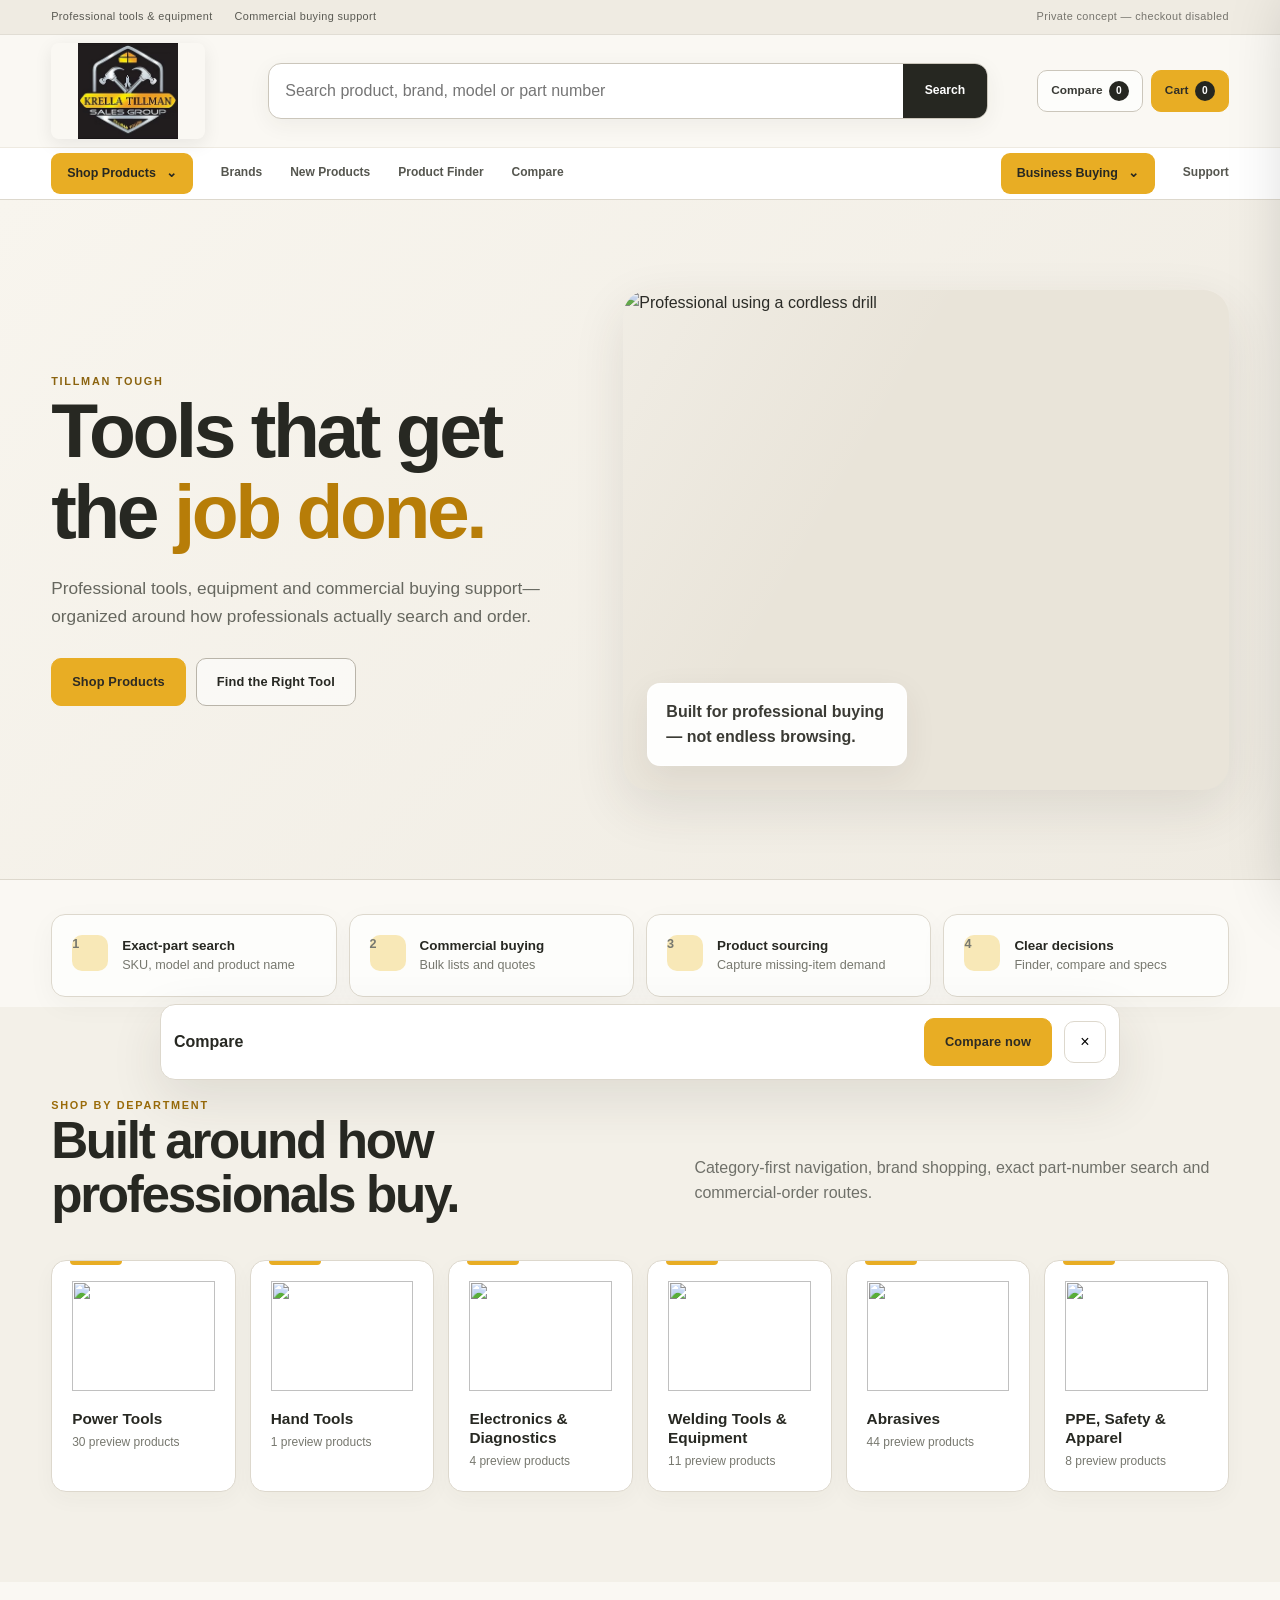
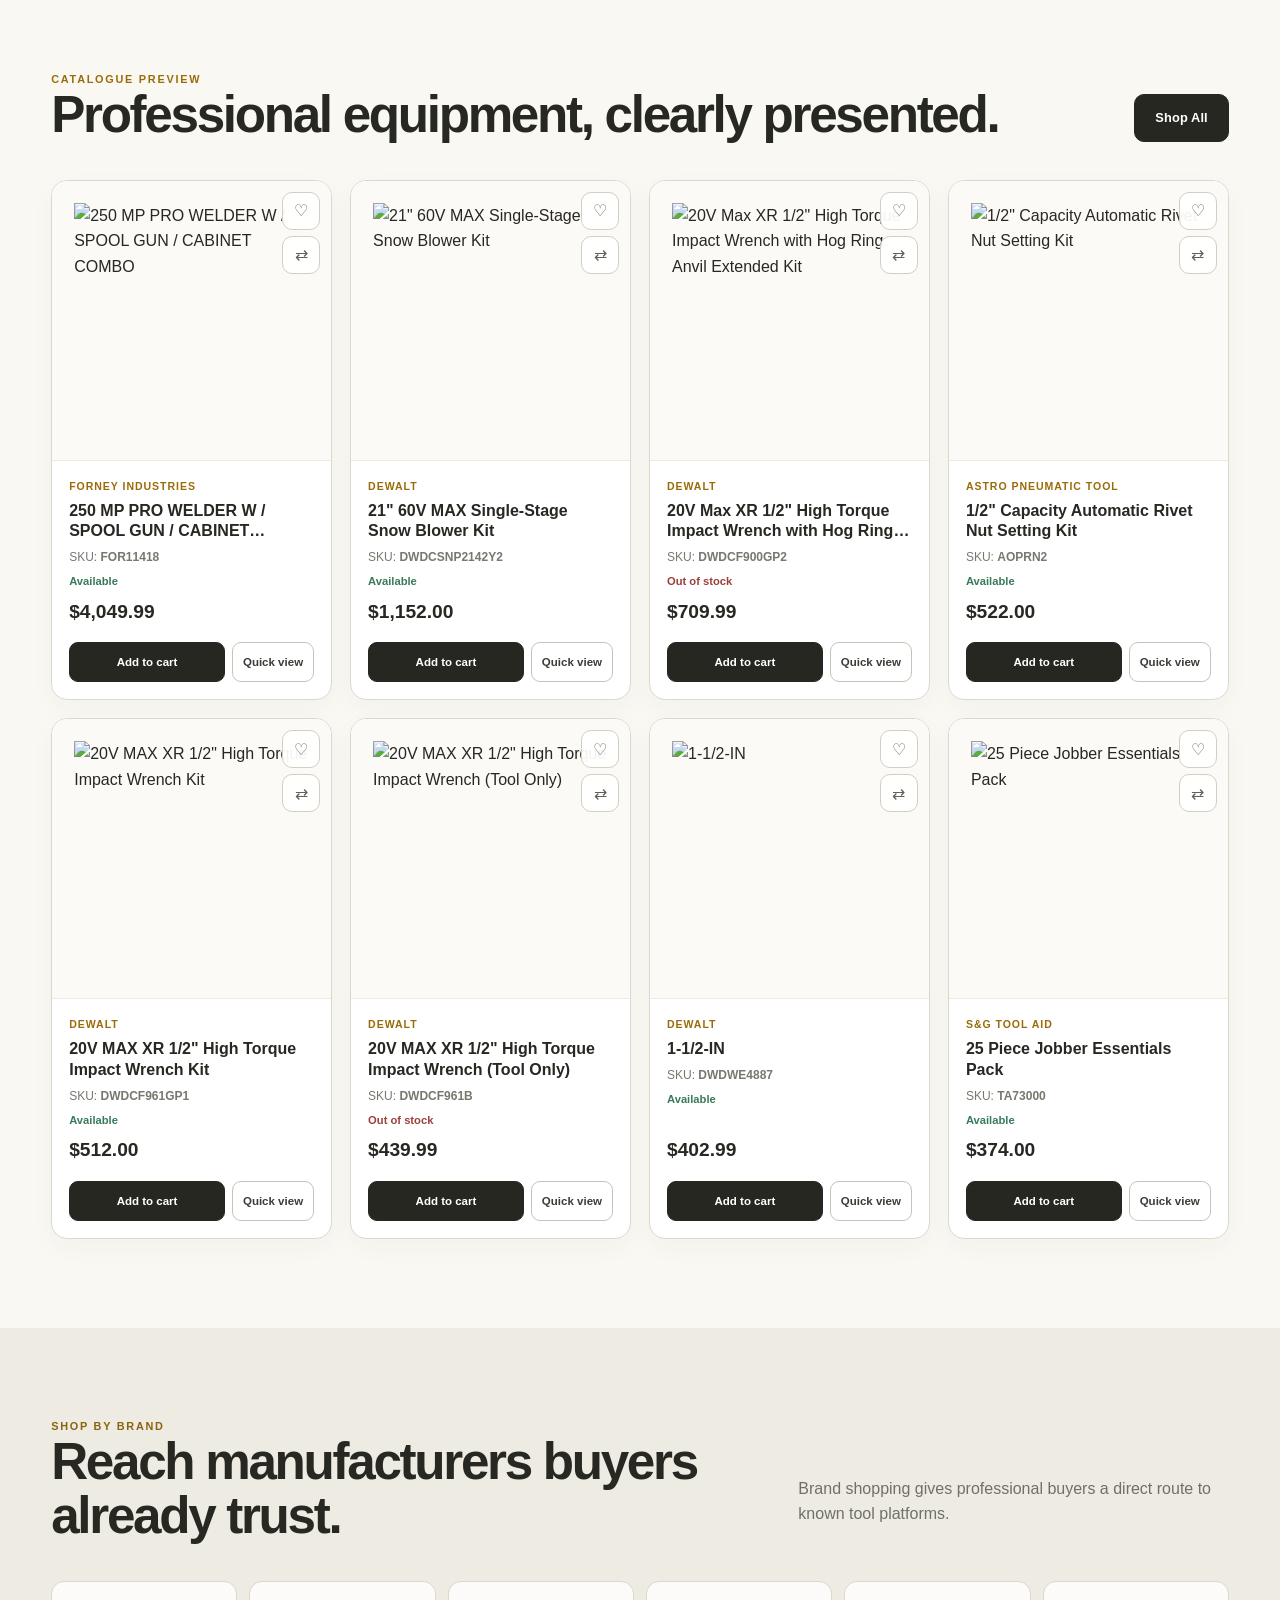
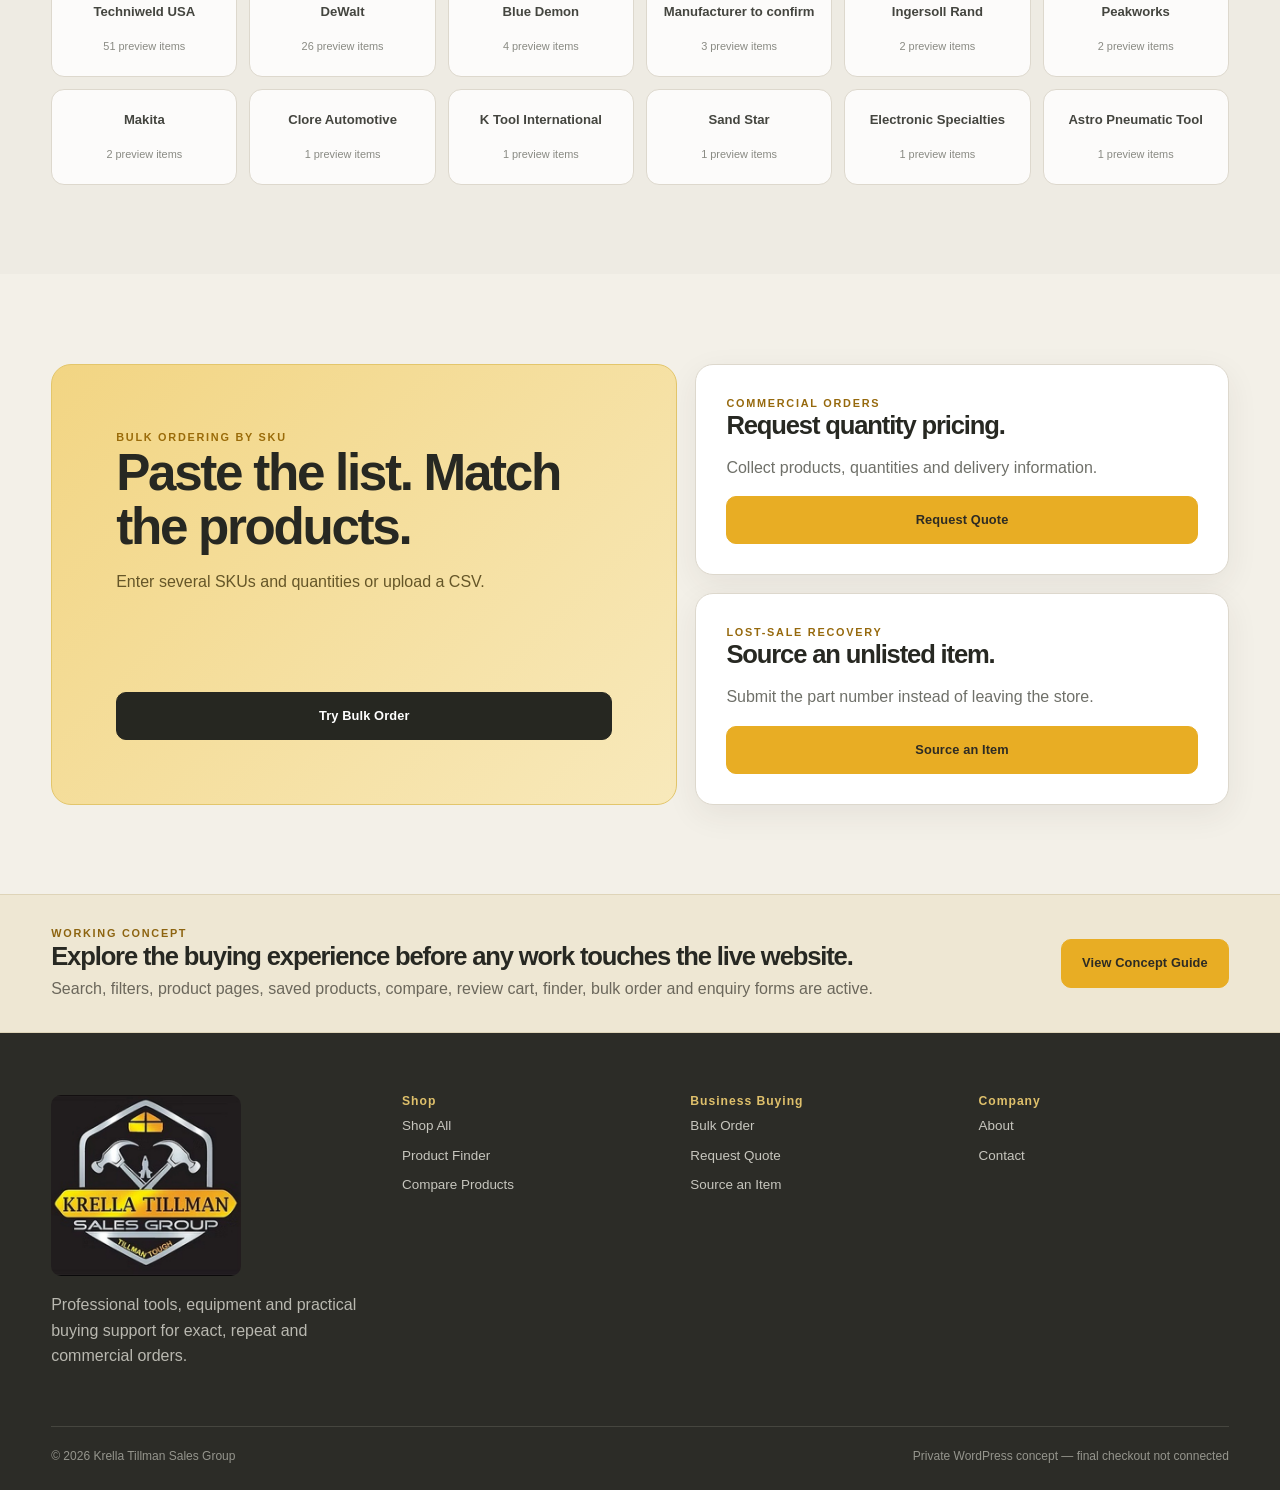
==== commit 0eb3c9e1: "Deploy final Tillman Tough client mockup with official logo" ====
--- a/index.html
+++ b/index.html
@@ -1,18 +1,70 @@
 <!DOCTYPE html>
-<html lang="en"><head><meta charset="utf-8"/><meta content="width=device-width,initial-scale=1" name="viewport"/><title>Tillman Tough | Professional Tools &amp; Equipment</title><meta content="noindex,nofollow" name="robots"/><link href="assets/css/main.css" rel="stylesheet"/><link href="assets/css/public.css" rel="stylesheet"/><script defer="" src="data/products.js"></script><script defer="" src="data/config.js"></script><script defer="" src="assets/js/app.js"></script><meta content="Professional tools, exact-part search, product comparison, bulk orders and commercial buying support." name="description"/></head><body><a class="tt-skip" href="#main">Skip to content</a>
-<div class="tt-topbar"><div class="tt-container tt-topbar__inner"><div class="tt-topbar__group"><span>Professional tools &amp; equipment</span><span>Fast support for commercial orders</span></div><div class="tt-topbar__group"><a href="review.html">Private buyer review</a></div></div></div>
+
+<html lang="en"><head><meta charset="utf-8"/><meta content="width=device-width,initial-scale=1" name="viewport"/><title>Tillman Tough | Professional Tools &amp; Equipment</title><meta content="noindex,nofollow" name="robots"/><link href="assets/css/main.css" rel="stylesheet"/><link href="assets/css/public.css" rel="stylesheet"/><script defer="" src="data/products.js"></script><script defer="" src="data/config.js"></script><script defer="" src="assets/js/app.js"></script><meta content="Professional tools, exact-part search, product comparison, bulk orders and commercial buying support." name="description"/><link rel="icon" href="assets/images/favicon.jpg" type="image/jpeg"/></head><body><a class="tt-skip" href="#main">Skip to content</a>
+<div class="tt-topbar"><div class="tt-container tt-topbar__inner"><div class="tt-topbar__group"><span>Professional tools &amp; equipment</span><span>Commercial buying support</span></div><div class="tt-topbar__group"><span>Private concept — checkout disabled</span></div></div></div>
 <header class="tt-header">
 <div class="tt-container tt-header__main">
-<a aria-label="Tillman Tough home" class="tt-logo" href="index.html"><img alt="Tillman Tough — Krella Tillman Sales Group" height="120" src="assets/images/logo.svg" width="720"/></a>
+<a aria-label="Tillman Tough home" class="tt-logo" href="index.html"><img alt="Tillman Tough — Krella Tillman Sales Group" height="120" src="assets/images/krella-tillman-logo.jpg" width="720"/></a>
 <div class="tt-header-search tt-search" data-tt-search="">
 <form class="tt-search__box"><label class="tt-sr-only" for="tt-global-search">Search products</label><input id="tt-global-search" placeholder="Search product, brand, model or part number"/><button>Search</button></form><div class="tt-suggestions"></div>
 </div>
 <div class="tt-actions"><a class="tt-action" href="compare.html">Compare <span class="tt-badge" data-tt-compare-count="">0</span></a><button class="tt-action tt-action--cart" data-tt-open-cart="">Cart <span class="tt-badge" data-tt-cart-count="">0</span></button><button aria-controls="tt-mobile-menu" aria-expanded="false" class="tt-mobile-toggle" data-tt-menu="" type="button">Menu</button></div>
 </div>
 <div class="tt-nav-shell"><div class="tt-container tt-nav-row">
-<details class="tt-mega"><summary>Shop Products</summary><div class="tt-mega__panel"><div><span class="tt-mega__label">Departments</span><a href="shop.html?category=Power%20Tools">Power Tools</a><a href="shop.html?category=Hand%20Tools">Hand Tools</a><a href="shop.html?category=Electronics%20%26%20Diagnostics">Electronics &amp; Diagnostics</a></div><div><span class="tt-mega__label">Specialist</span><a href="shop.html?category=Welding%20Tools%20%26%20Equipment">Welding</a><a href="shop.html?category=Abrasives">Abrasives</a><a href="shop.html?category=PPE%2C%20Safety%20%26%20Apparel">Safety &amp; Apparel</a></div><div><span class="tt-mega__label">Buying tools</span><a href="finder.html">Product Finder</a><a href="compare.html">Compare Products</a><a href="shop.html">Shop All Products</a></div></div></details>
-<nav aria-label="Product categories" class="tt-category-menu"><a href="shop.html?category=Power%20Tools">Power Tools</a><a href="shop.html?category=Hand%20Tools">Hand Tools</a><a href="shop.html?category=Electronics%20%26%20Diagnostics">Diagnostics</a><a href="shop.html?category=Welding%20Tools%20%26%20Equipment">Welding</a><a href="shop.html?category=Abrasives">Abrasives</a></nav>
-<nav aria-label="Business buying" class="tt-support-menu"><a href="bulk-order.html">Bulk Order</a><a href="quote.html">Request Quote</a><a href="source-item.html">Source an Item</a><a class="tt-review-link" href="review.html">Buyer Review</a></nav>
+<details class="tt-mega">
+<summary>Shop Products</summary>
+<div class="tt-mega__panel">
+<div><span class="tt-mega__label">Departments</span>
+<a href="shop.html?category=Power%20Tools">Power Tools</a>
+<a href="shop.html?category=Hand%20Tools">Hand Tools</a>
+<a href="shop.html?category=Electronics%20%26%20Diagnostics">Electronics &amp; Diagnostics</a>
+</div>
+<div><span class="tt-mega__label">Specialist</span>
+<a href="shop.html?category=Welding%20Tools%20%26%20Equipment">Welding</a>
+<a href="shop.html?category=Abrasives">Abrasives</a>
+<a href="shop.html?category=PPE%2C%20Safety%20%26%20Apparel">Safety &amp; Apparel</a>
+</div>
+<div><span class="tt-mega__label">Explore</span>
+<a href="shop.html">Shop All Products</a>
+<a href="shop.html?sort=new">New Products</a>
+<a href="compare.html">Compare Products</a>
+</div>
+</div>
+</details>
+<nav aria-label="Primary product navigation" class="tt-category-menu">
+<a href="shop.html">Brands</a>
+<a href="shop.html?sort=new">New Products</a>
+<a href="finder.html">Product Finder</a>
+<a href="compare.html">Compare</a>
+</nav>
+<details class="tt-mega tt-mega--right">
+<summary>Business Buying</summary>
+<div class="tt-mega__panel tt-mega__panel--right">
+<div><span class="tt-mega__label">Order Faster</span>
+<a href="bulk-order.html">Bulk Order by SKU</a>
+<a href="quote.html">Request a Quote</a>
+</div>
+<div><span class="tt-mega__label">Hard-to-Find Items</span>
+<a href="source-item.html">Source an Item</a>
+<a href="contact.html">Product Support</a>
+</div>
+<div><span class="tt-mega__label">Company</span>
+<a href="about.html">About Tillman Tough</a>
+<a href="contact.html">Contact</a>
+</div>
+</div>
+</details>
+<nav aria-label="Support" class="tt-support-menu"><a href="contact.html">Support</a></nav>
 </div></div>
 </header>
-<nav aria-label="Mobile navigation" class="tt-mobile-menu" id="tt-mobile-menu"><a href="shop.html">Shop All Products</a><a href="finder.html">Product Finder</a><a href="compare.html">Compare Products</a><a href="bulk-order.html">Bulk Order</a><a href="quote.html">Request Quote</a><a href="source-item.html">Source an Item</a><a href="about.html">About</a><a href="review.html">Buyer Review</a></nav><main id="main"><section class="tt-hero"><div class="tt-container tt-hero__grid"><div class="tt-hero__copy"><div class="tt-kicker tt-kicker--light">Tillman Tough</div><h1 class="tt-h1">Tools that get the <span>job done.</span></h1><p>Professional tools, equipment and commercial buying support—organized around how professionals actually search and order.</p><div class="tt-hero__actions"><a class="tt-btn tt-btn--yellow" href="shop.html">Shop Products</a><a class="tt-btn tt-btn--outline" href="finder.html">Find the Right Tool</a></div></div><div class="tt-hero__visual"><img alt="Professional using a cordless drill" src="https://static.wixstatic.com/media/b9ac0a_cf135de3263746d697c9290f5dd31c78~mv2.jpg/v1/fill/w_1200,h_900,al_c,q_88/Technician-using-cordless-drill.jpg"/><div class="tt-hero__label">Built for professional buying — not endless browsing.</div></div></div></section><section class="tt-proof"><div class="tt-container tt-proof__grid"><div class="tt-proof__item"><span class="tt-proof__icon">1</span><div><b>Exact-part search</b><span>SKU, model and product name</span></div></div><div class="tt-proof__item"><span class="tt-proof__icon">2</span><div><b>Commercial buying</b><span>Bulk lists and quotes</span></div></div><div class="tt-proof__item"><span class="tt-proof__icon">3</span><div><b>Product sourcing</b><span>Capture missing-item demand</span></div></div><div class="tt-proof__item"><span class="tt-proof__icon">4</span><div><b>Clear decisions</b><span>Finder, compare and specs</span></div></div></div></section><section class="tt-section tt-section--soft"><div class="tt-container"><div class="tt-section-head"><div><div class="tt-kicker">Shop by department</div><h2 class="tt-h2">Built around how professionals buy.</h2></div><p>Category-first navigation, brand shopping, exact part-number search and commercial-order routes.</p></div><div class="tt-category-grid" data-tt-categories=""></div></div></section><section class="tt-section"><div class="tt-container"><div class="tt-section-head"><div><div class="tt-kicker">Catalogue preview</div><h2 class="tt-h2">Professional equipment, clearly presented.</h2></div><a class="tt-btn tt-btn--dark" href="shop.html">Shop All</a></div><div class="tt-product-grid" data-limit="8" data-tt-featured=""></div></div></section><section class="tt-section tt-section--dark"><div class="tt-container"><div class="tt-section-head"><div><div class="tt-kicker tt-kicker--light">Shop by brand</div><h2 class="tt-h2">Reach manufacturers buyers already trust.</h2></div><p>Brand shopping gives professional buyers a direct route to known tool platforms.</p></div><div class="tt-brand-grid" data-tt-brands=""></div></div></section><section class="tt-section tt-section--soft"><div class="tt-container"><div class="tt-commerce"><article class="tt-commerce__main"><div><div class="tt-kicker">Bulk ordering by SKU</div><h2 class="tt-h2">Paste the list. Match the products.</h2><p>Enter several SKUs and quantities or upload a CSV.</p></div><a class="tt-btn tt-btn--dark" href="bulk-order.html">Try Bulk Order</a></article><div class="tt-commerce__side"><article class="tt-commerce__card"><div><div class="tt-kicker tt-kicker--light">Commercial orders</div><h3 class="tt-h3">Request quantity pricing.</h3><p>Collect products, quantities and delivery information.</p></div><a class="tt-btn tt-btn--yellow" href="quote.html">Request Quote</a></article><article class="tt-commerce__card"><div><div class="tt-kicker tt-kicker--light">Lost-sale recovery</div><h3 class="tt-h3">Source an unlisted item.</h3><p>Submit the part number instead of leaving the store.</p></div><a class="tt-btn tt-btn--yellow" href="source-item.html">Source an Item</a></article></div></div></div></section><section class="tt-review-banner"><div class="tt-container tt-review-banner__grid"><div><div class="tt-kicker tt-kicker--light">Private buyer review</div><h2 class="tt-h3">Every major route is interactive except final checkout.</h2><p>Search, filters, product pages, quick view, saved products, compare, cart, finder, bulk order and forms are active.</p></div><a class="tt-btn tt-btn--yellow" href="review.html">Open Review Hub</a></div></section></main><footer class="tt-footer"><div class="tt-container"><div class="tt-footer__grid"><div><img alt="Tillman Tough" class="tt-footer__logo" src="assets/images/logo.svg"/><p>Professional tools, equipment and practical buying support for exact, repeat and commercial orders.</p></div><div><h2>Shop</h2><a href="shop.html">Shop All</a><a href="finder.html">Product Finder</a><a href="compare.html">Compare Products</a></div><div><h2>Business Buying</h2><a href="bulk-order.html">Bulk Order</a><a href="quote.html">Request Quote</a><a href="source-item.html">Source an Item</a></div><div><h2>Company</h2><a href="about.html">About</a><a href="contact.html">Contact</a><a href="review.html">Buyer Review</a></div></div><div class="tt-footer__bottom"><span>© 2026 Krella Tillman Sales Group</span><span>Interactive WordPress concept preview</span></div></div></footer></body></html>+<nav aria-label="Mobile navigation" class="tt-mobile-menu" id="tt-mobile-menu">
+<a href="shop.html">Shop All Products</a>
+<a href="shop.html?sort=new">New Products</a>
+<a href="finder.html">Product Finder</a>
+<a href="compare.html">Compare Products</a>
+<a href="bulk-order.html">Bulk Order by SKU</a>
+<a href="quote.html">Request a Quote</a>
+<a href="source-item.html">Source an Item</a>
+<a href="about.html">About</a>
+<a href="contact.html">Support</a>
+</nav><main id="main"><section class="tt-hero"><div class="tt-container tt-hero__grid"><div class="tt-hero__copy"><div class="tt-kicker tt-kicker--light">Tillman Tough</div><h1 class="tt-h1">Tools that get the <span>job done.</span></h1><p>Professional tools, equipment and commercial buying support—organized around how professionals actually search and order.</p><div class="tt-hero__actions"><a class="tt-btn tt-btn--yellow" href="shop.html">Shop Products</a><a class="tt-btn tt-btn--outline" href="finder.html">Find the Right Tool</a></div></div><div class="tt-hero__visual"><img alt="Professional using a cordless drill" src="https://static.wixstatic.com/media/b9ac0a_cf135de3263746d697c9290f5dd31c78~mv2.jpg/v1/fill/w_1200,h_900,al_c,q_88/Technician-using-cordless-drill.jpg"/><div class="tt-hero__label">Built for professional buying — not endless browsing.</div></div></div></section><section class="tt-proof"><div class="tt-container tt-proof__grid"><div class="tt-proof__item"><span class="tt-proof__icon">1</span><div><b>Exact-part search</b><span>SKU, model and product name</span></div></div><div class="tt-proof__item"><span class="tt-proof__icon">2</span><div><b>Commercial buying</b><span>Bulk lists and quotes</span></div></div><div class="tt-proof__item"><span class="tt-proof__icon">3</span><div><b>Product sourcing</b><span>Capture missing-item demand</span></div></div><div class="tt-proof__item"><span class="tt-proof__icon">4</span><div><b>Clear decisions</b><span>Finder, compare and specs</span></div></div></div></section><section class="tt-section tt-section--soft"><div class="tt-container"><div class="tt-section-head"><div><div class="tt-kicker">Shop by department</div><h2 class="tt-h2">Built around how professionals buy.</h2></div><p>Category-first navigation, brand shopping, exact part-number search and commercial-order routes.</p></div><div class="tt-category-grid" data-tt-categories=""></div></div></section><section class="tt-section"><div class="tt-container"><div class="tt-section-head"><div><div class="tt-kicker">Catalogue preview</div><h2 class="tt-h2">Professional equipment, clearly presented.</h2></div><a class="tt-btn tt-btn--dark" href="shop.html">Shop All</a></div><div class="tt-product-grid" data-limit="8" data-tt-featured=""></div></div></section><section class="tt-section tt-section--dark"><div class="tt-container"><div class="tt-section-head"><div><div class="tt-kicker tt-kicker--light">Shop by brand</div><h2 class="tt-h2">Reach manufacturers buyers already trust.</h2></div><p>Brand shopping gives professional buyers a direct route to known tool platforms.</p></div><div class="tt-brand-grid" data-tt-brands=""></div></div></section><section class="tt-section tt-section--soft"><div class="tt-container"><div class="tt-commerce"><article class="tt-commerce__main"><div><div class="tt-kicker">Bulk ordering by SKU</div><h2 class="tt-h2">Paste the list. Match the products.</h2><p>Enter several SKUs and quantities or upload a CSV.</p></div><a class="tt-btn tt-btn--dark" href="bulk-order.html">Try Bulk Order</a></article><div class="tt-commerce__side"><article class="tt-commerce__card"><div><div class="tt-kicker tt-kicker--light">Commercial orders</div><h3 class="tt-h3">Request quantity pricing.</h3><p>Collect products, quantities and delivery information.</p></div><a class="tt-btn tt-btn--yellow" href="quote.html">Request Quote</a></article><article class="tt-commerce__card"><div><div class="tt-kicker tt-kicker--light">Lost-sale recovery</div><h3 class="tt-h3">Source an unlisted item.</h3><p>Submit the part number instead of leaving the store.</p></div><a class="tt-btn tt-btn--yellow" href="source-item.html">Source an Item</a></article></div></div></div></section><section class="tt-review-banner"><div class="tt-container tt-review-banner__grid"><div><div class="tt-kicker tt-kicker--light">Working concept</div><h2 class="tt-h3">Explore the buying experience before any work touches the live website.</h2><p>Search, filters, product pages, saved products, compare, review cart, finder, bulk order and enquiry forms are active.</p></div><a class="tt-btn tt-btn--yellow" href="review.html">View Concept Guide</a></div></section></main><footer class="tt-footer"><div class="tt-container"><div class="tt-footer__grid"><div><img alt="Tillman Tough" class="tt-footer__logo" src="assets/images/krella-tillman-logo.jpg"/><p>Professional tools, equipment and practical buying support for exact, repeat and commercial orders.</p></div><div><h2>Shop</h2><a href="shop.html">Shop All</a><a href="finder.html">Product Finder</a><a href="compare.html">Compare Products</a></div><div><h2>Business Buying</h2><a href="bulk-order.html">Bulk Order</a><a href="quote.html">Request Quote</a><a href="source-item.html">Source an Item</a></div><div><h2>Company</h2><a href="about.html">About</a><a href="contact.html">Contact</a></div></div><div class="tt-footer__bottom"><span>© 2026 Krella Tillman Sales Group</span><span>Private WordPress concept — final checkout not connected</span></div></div></footer></body></html>
--- a/assets/css/main.css
+++ b/assets/css/main.css
@@ -211,3 +211,30 @@
   .tt-h1{font-size:3.1rem}.tt-logo img{width:205px}.tt-action--cart{display:none}.tt-mobile-menu.is-open{grid-template-columns:1fr;top:142px}.tt-hero__grid{padding-block:48px}.tt-hero__visual{min-height:340px}.tt-hero__label{font-size:.72rem;max-width:210px;left:14px;bottom:14px}.tt-proof__grid,.tt-category-grid,.tt-brand-grid,.tt-product-grid,.tt-guide-grid,.tt-footer__grid{grid-template-columns:1fr}.tt-section-head,.tt-results-head{display:block}.tt-section-head p{margin-top:15px}.tt-search__box{grid-template-columns:1fr auto}.tt-card__media{aspect-ratio:1.08}.tt-modal{inset:10px}.tt-compare-tray.is-open{bottom:8px}.tt-footer__bottom{display:block}
 }
 @media(prefers-reduced-motion:reduce){html{scroll-behavior:auto}*,*:before,*:after{transition-duration:.01ms!important;animation-duration:.01ms!important}}
+
+/* Client-ready navigation refinement */
+.tt-nav-row{gap:28px}
+.tt-category-menu{gap:28px}
+.tt-support-menu{margin-left:0}
+.tt-mega--right{margin-left:auto}
+.tt-mega__panel--right{left:auto;right:0;width:min(620px,82vw)}
+.tt-topbar__group:last-child{color:#77756e}
+@media(max-width:1260px){
+  .tt-nav-row{gap:18px}
+  .tt-category-menu{gap:18px}
+}
+
+/* Supplied Krella Tillman Sales Group master logo */
+.tt-header__main{grid-template-columns:minmax(132px,168px) minmax(320px,1fr) auto;min-height:112px}
+.tt-logo{display:flex;align-items:center;justify-content:flex-start}
+.tt-logo img{width:154px;height:96px;object-fit:contain;border-radius:8px;box-shadow:0 5px 18px rgba(28,26,25,.08)}
+.tt-footer__logo{width:190px;max-width:100%;height:auto;filter:none;opacity:1;border-radius:10px}
+@media(max-width:980px){
+  .tt-header__main{grid-template-columns:122px 1fr auto;min-height:104px}
+  .tt-logo img{width:118px;height:88px}
+}
+@media(max-width:560px){
+  .tt-header__main{grid-template-columns:92px 1fr auto;min-height:92px;gap:10px}
+  .tt-logo img{width:88px;height:78px;border-radius:6px}
+  .tt-header-search{padding-bottom:10px}
+}
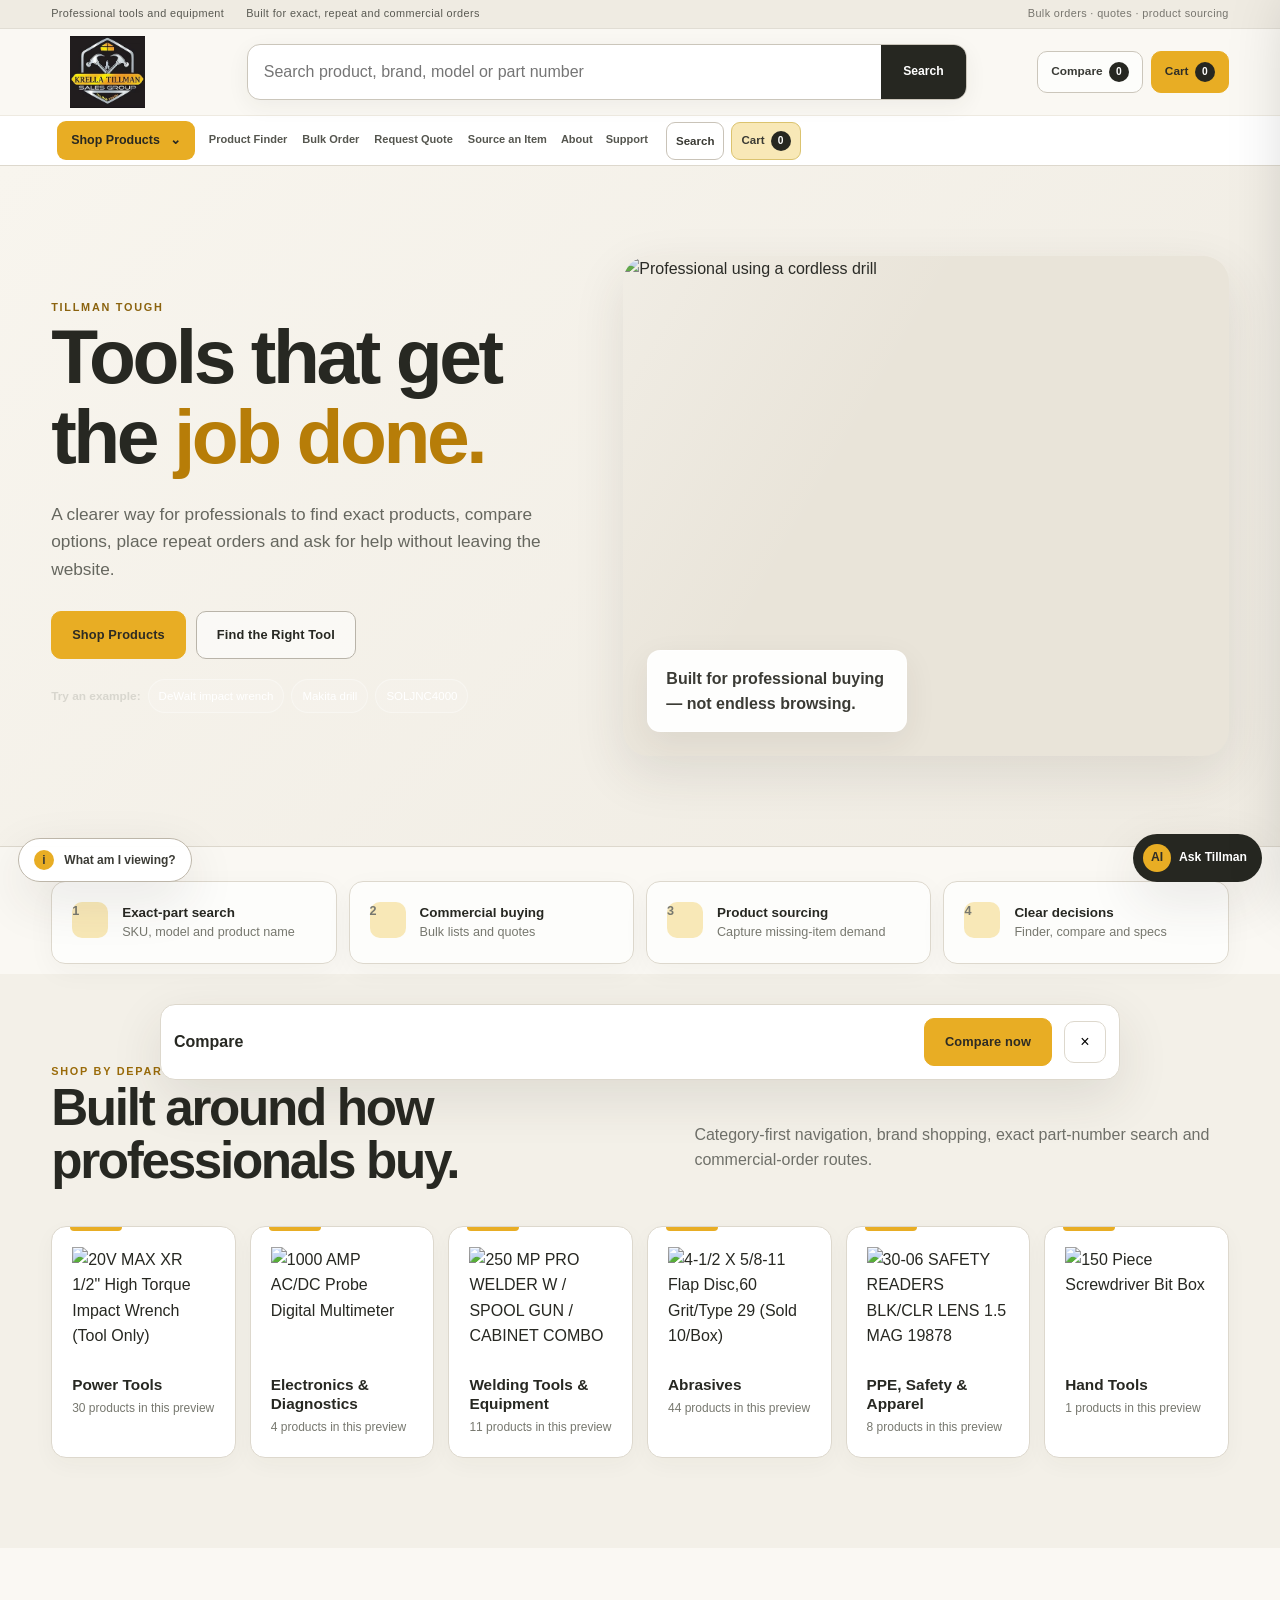
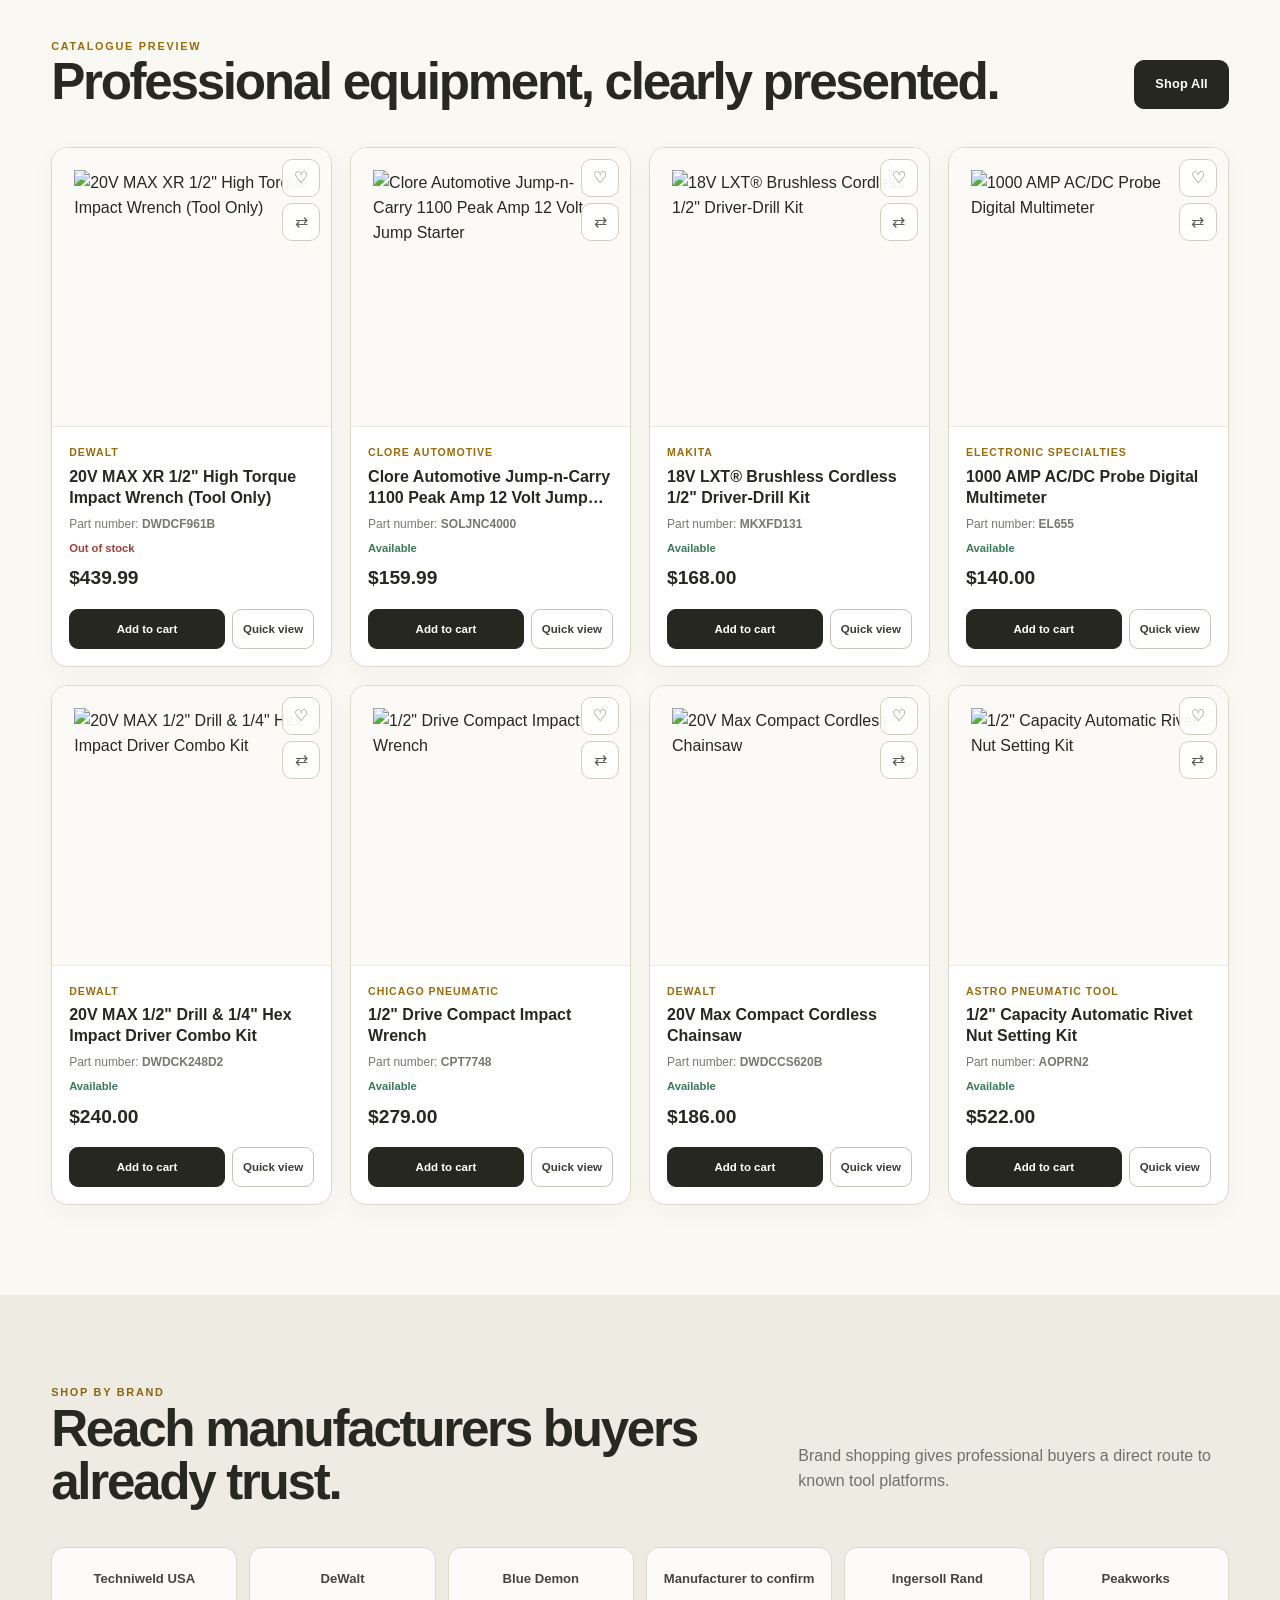
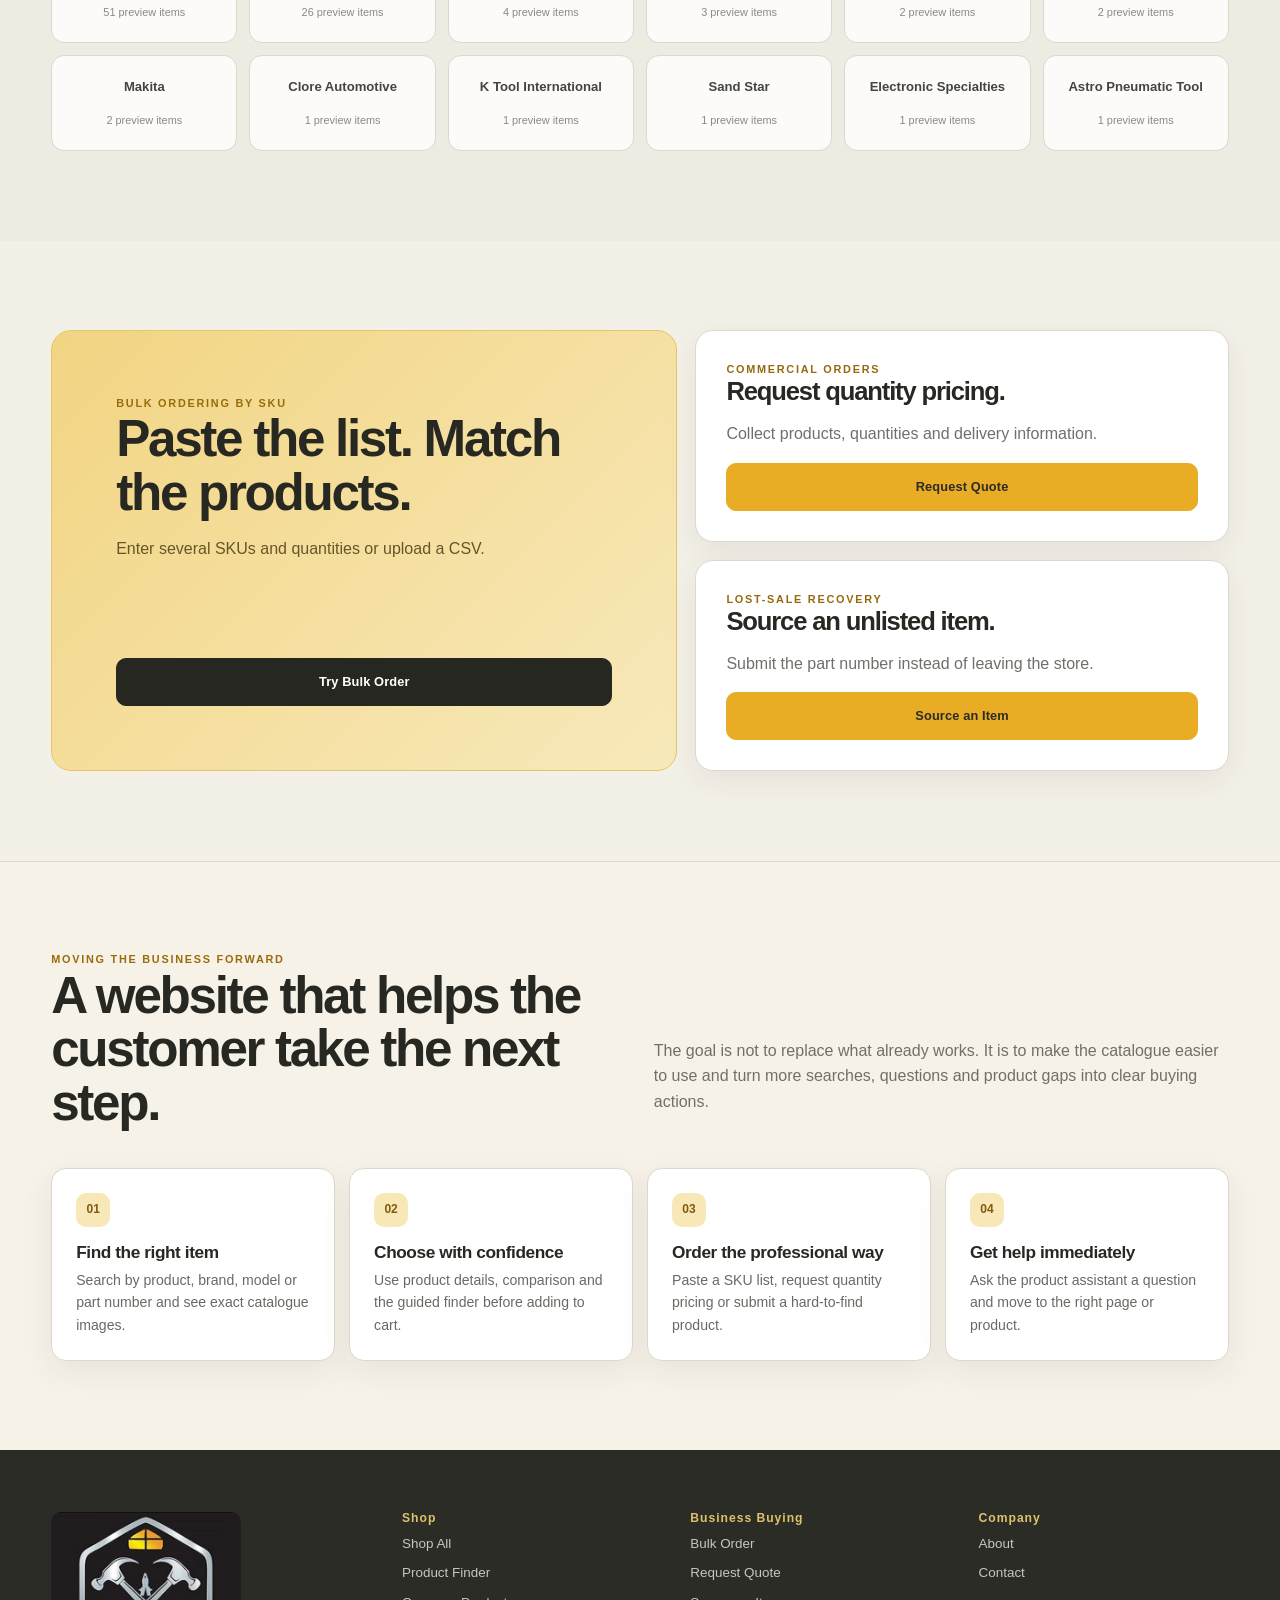
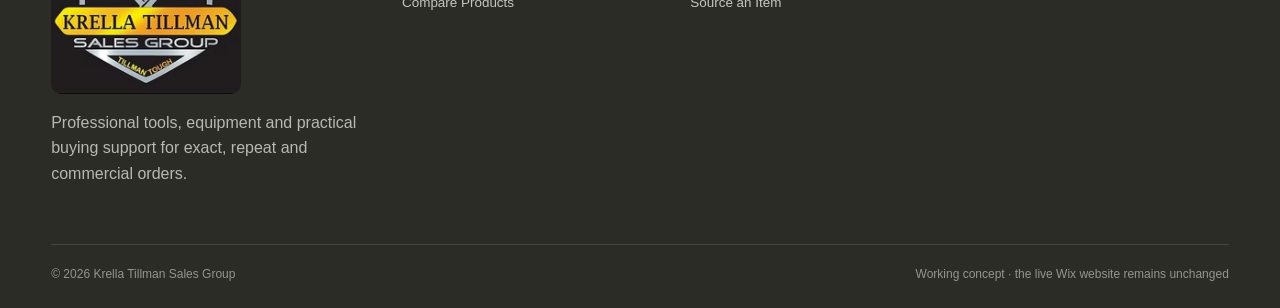
==== commit de4a116e: "Deploy final Tillman Tough client presentation" ====
--- a/index.html
+++ b/index.html
@@ -1,16 +1,17 @@
 <!DOCTYPE html>
 
-<html lang="en"><head><meta charset="utf-8"/><meta content="width=device-width,initial-scale=1" name="viewport"/><title>Tillman Tough | Professional Tools &amp; Equipment</title><meta content="noindex,nofollow" name="robots"/><link href="assets/css/main.css" rel="stylesheet"/><link href="assets/css/public.css" rel="stylesheet"/><script defer="" src="data/products.js"></script><script defer="" src="data/config.js"></script><script defer="" src="assets/js/app.js"></script><meta content="Professional tools, exact-part search, product comparison, bulk orders and commercial buying support." name="description"/><link rel="icon" href="assets/images/favicon.jpg" type="image/jpeg"/></head><body><a class="tt-skip" href="#main">Skip to content</a>
-<div class="tt-topbar"><div class="tt-container tt-topbar__inner"><div class="tt-topbar__group"><span>Professional tools &amp; equipment</span><span>Commercial buying support</span></div><div class="tt-topbar__group"><span>Private concept — checkout disabled</span></div></div></div>
+<html lang="en"><head><meta charset="utf-8"/><meta content="width=device-width,initial-scale=1" name="viewport"/><title>Tillman Tough | Professional Tools &amp; Equipment</title><meta content="noindex,nofollow" name="robots"/><link href="assets/css/main.css" rel="stylesheet"/><link href="assets/css/public.css" rel="stylesheet"/><script defer="" src="data/products.js"></script><script defer="" src="data/config.js"></script><script defer="" src="assets/js/app.js"></script><meta content="Professional tools, exact-part search, product comparison, bulk orders and commercial buying support." name="description"/><link href="assets/images/favicon.jpg" rel="icon" type="image/jpeg"/></head><body><a class="tt-skip" href="#main">Skip to content</a>
+<div class="tt-topbar"><div class="tt-container tt-topbar__inner"><div class="tt-topbar__group"><span>Professional tools and equipment</span><span>Built for exact, repeat and commercial orders</span></div><div class="tt-topbar__group"><span>Bulk orders · quotes · product sourcing</span></div></div></div>
 <header class="tt-header">
 <div class="tt-container tt-header__main">
 <a aria-label="Tillman Tough home" class="tt-logo" href="index.html"><img alt="Tillman Tough — Krella Tillman Sales Group" height="120" src="assets/images/krella-tillman-logo.jpg" width="720"/></a>
 <div class="tt-header-search tt-search" data-tt-search="">
-<form class="tt-search__box"><label class="tt-sr-only" for="tt-global-search">Search products</label><input id="tt-global-search" placeholder="Search product, brand, model or part number"/><button>Search</button></form><div class="tt-suggestions"></div>
+<form class="tt-search__box"><label class="tt-sr-only" for="tt-global-search">Search products</label><input id="tt-global-search" placeholder="Search product, brand, model or part number"/><button type="submit">Search</button></form><div class="tt-suggestions"></div>
 </div>
-<div class="tt-actions"><a class="tt-action" href="compare.html">Compare <span class="tt-badge" data-tt-compare-count="">0</span></a><button class="tt-action tt-action--cart" data-tt-open-cart="">Cart <span class="tt-badge" data-tt-cart-count="">0</span></button><button aria-controls="tt-mobile-menu" aria-expanded="false" class="tt-mobile-toggle" data-tt-menu="" type="button">Menu</button></div>
+<div class="tt-actions"><button aria-label="Open product search" class="tt-action tt-action--search" data-tt-open-search="" type="button">Search</button><a class="tt-action" href="compare.html">Compare <span class="tt-badge" data-tt-compare-count="">0</span></a><button class="tt-action tt-action--cart" data-tt-open-cart="">Cart <span class="tt-badge" data-tt-cart-count="">0</span></button><button aria-controls="tt-mobile-menu" aria-expanded="false" class="tt-mobile-toggle" data-tt-menu="" type="button">Menu</button></div>
 </div>
 <div class="tt-nav-shell"><div class="tt-container tt-nav-row">
+<a aria-label="Tillman Tough home" class="tt-mini-brand" href="index.html"><img alt="Krella Tillman Sales Group" src="assets/images/krella-tillman-logo.jpg"/></a>
 <details class="tt-mega">
 <summary>Shop Products</summary>
 <div class="tt-mega__panel">
@@ -25,46 +26,36 @@
 <a href="shop.html?category=PPE%2C%20Safety%20%26%20Apparel">Safety &amp; Apparel</a>
 </div>
 <div><span class="tt-mega__label">Explore</span>
-<a href="shop.html">Shop All Products</a>
-<a href="shop.html?sort=new">New Products</a>
+<a href="shop.html">All Products</a>
+<a href="shop.html?brand=DeWalt">Shop DeWalt</a>
 <a href="compare.html">Compare Products</a>
 </div>
 </div>
 </details>
-<nav aria-label="Primary product navigation" class="tt-category-menu">
-<a href="shop.html">Brands</a>
-<a href="shop.html?sort=new">New Products</a>
+<nav aria-label="Primary navigation" class="tt-category-menu">
 <a href="finder.html">Product Finder</a>
-<a href="compare.html">Compare</a>
+<a href="bulk-order.html">Bulk Order</a>
+<a href="quote.html">Request Quote</a>
+<a href="source-item.html">Source an Item</a>
 </nav>
-<details class="tt-mega tt-mega--right">
-<summary>Business Buying</summary>
-<div class="tt-mega__panel tt-mega__panel--right">
-<div><span class="tt-mega__label">Order Faster</span>
-<a href="bulk-order.html">Bulk Order by SKU</a>
-<a href="quote.html">Request a Quote</a>
+<nav aria-label="Company and support" class="tt-support-menu">
+<a href="about.html">About</a>
+<a href="contact.html">Support</a>
+</nav>
+<div class="tt-nav-tools">
+<button aria-label="Open product search" class="tt-nav-tool" data-tt-open-search="" type="button">Search</button>
+<button class="tt-nav-tool tt-nav-tool--cart" data-tt-open-cart="" type="button">Cart <span class="tt-badge" data-tt-cart-count="">0</span></button>
 </div>
-<div><span class="tt-mega__label">Hard-to-Find Items</span>
-<a href="source-item.html">Source an Item</a>
-<a href="contact.html">Product Support</a>
-</div>
-<div><span class="tt-mega__label">Company</span>
-<a href="about.html">About Tillman Tough</a>
-<a href="contact.html">Contact</a>
-</div>
-</div>
-</details>
-<nav aria-label="Support" class="tt-support-menu"><a href="contact.html">Support</a></nav>
 </div></div>
 </header>
 <nav aria-label="Mobile navigation" class="tt-mobile-menu" id="tt-mobile-menu">
 <a href="shop.html">Shop All Products</a>
-<a href="shop.html?sort=new">New Products</a>
 <a href="finder.html">Product Finder</a>
 <a href="compare.html">Compare Products</a>
-<a href="bulk-order.html">Bulk Order by SKU</a>
+<a href="bulk-order.html">Bulk Order</a>
 <a href="quote.html">Request a Quote</a>
 <a href="source-item.html">Source an Item</a>
 <a href="about.html">About</a>
 <a href="contact.html">Support</a>
-</nav><main id="main"><section class="tt-hero"><div class="tt-container tt-hero__grid"><div class="tt-hero__copy"><div class="tt-kicker tt-kicker--light">Tillman Tough</div><h1 class="tt-h1">Tools that get the <span>job done.</span></h1><p>Professional tools, equipment and commercial buying support—organized around how professionals actually search and order.</p><div class="tt-hero__actions"><a class="tt-btn tt-btn--yellow" href="shop.html">Shop Products</a><a class="tt-btn tt-btn--outline" href="finder.html">Find the Right Tool</a></div></div><div class="tt-hero__visual"><img alt="Professional using a cordless drill" src="https://static.wixstatic.com/media/b9ac0a_cf135de3263746d697c9290f5dd31c78~mv2.jpg/v1/fill/w_1200,h_900,al_c,q_88/Technician-using-cordless-drill.jpg"/><div class="tt-hero__label">Built for professional buying — not endless browsing.</div></div></div></section><section class="tt-proof"><div class="tt-container tt-proof__grid"><div class="tt-proof__item"><span class="tt-proof__icon">1</span><div><b>Exact-part search</b><span>SKU, model and product name</span></div></div><div class="tt-proof__item"><span class="tt-proof__icon">2</span><div><b>Commercial buying</b><span>Bulk lists and quotes</span></div></div><div class="tt-proof__item"><span class="tt-proof__icon">3</span><div><b>Product sourcing</b><span>Capture missing-item demand</span></div></div><div class="tt-proof__item"><span class="tt-proof__icon">4</span><div><b>Clear decisions</b><span>Finder, compare and specs</span></div></div></div></section><section class="tt-section tt-section--soft"><div class="tt-container"><div class="tt-section-head"><div><div class="tt-kicker">Shop by department</div><h2 class="tt-h2">Built around how professionals buy.</h2></div><p>Category-first navigation, brand shopping, exact part-number search and commercial-order routes.</p></div><div class="tt-category-grid" data-tt-categories=""></div></div></section><section class="tt-section"><div class="tt-container"><div class="tt-section-head"><div><div class="tt-kicker">Catalogue preview</div><h2 class="tt-h2">Professional equipment, clearly presented.</h2></div><a class="tt-btn tt-btn--dark" href="shop.html">Shop All</a></div><div class="tt-product-grid" data-limit="8" data-tt-featured=""></div></div></section><section class="tt-section tt-section--dark"><div class="tt-container"><div class="tt-section-head"><div><div class="tt-kicker tt-kicker--light">Shop by brand</div><h2 class="tt-h2">Reach manufacturers buyers already trust.</h2></div><p>Brand shopping gives professional buyers a direct route to known tool platforms.</p></div><div class="tt-brand-grid" data-tt-brands=""></div></div></section><section class="tt-section tt-section--soft"><div class="tt-container"><div class="tt-commerce"><article class="tt-commerce__main"><div><div class="tt-kicker">Bulk ordering by SKU</div><h2 class="tt-h2">Paste the list. Match the products.</h2><p>Enter several SKUs and quantities or upload a CSV.</p></div><a class="tt-btn tt-btn--dark" href="bulk-order.html">Try Bulk Order</a></article><div class="tt-commerce__side"><article class="tt-commerce__card"><div><div class="tt-kicker tt-kicker--light">Commercial orders</div><h3 class="tt-h3">Request quantity pricing.</h3><p>Collect products, quantities and delivery information.</p></div><a class="tt-btn tt-btn--yellow" href="quote.html">Request Quote</a></article><article class="tt-commerce__card"><div><div class="tt-kicker tt-kicker--light">Lost-sale recovery</div><h3 class="tt-h3">Source an unlisted item.</h3><p>Submit the part number instead of leaving the store.</p></div><a class="tt-btn tt-btn--yellow" href="source-item.html">Source an Item</a></article></div></div></div></section><section class="tt-review-banner"><div class="tt-container tt-review-banner__grid"><div><div class="tt-kicker tt-kicker--light">Working concept</div><h2 class="tt-h3">Explore the buying experience before any work touches the live website.</h2><p>Search, filters, product pages, saved products, compare, review cart, finder, bulk order and enquiry forms are active.</p></div><a class="tt-btn tt-btn--yellow" href="review.html">View Concept Guide</a></div></section></main><footer class="tt-footer"><div class="tt-container"><div class="tt-footer__grid"><div><img alt="Tillman Tough" class="tt-footer__logo" src="assets/images/krella-tillman-logo.jpg"/><p>Professional tools, equipment and practical buying support for exact, repeat and commercial orders.</p></div><div><h2>Shop</h2><a href="shop.html">Shop All</a><a href="finder.html">Product Finder</a><a href="compare.html">Compare Products</a></div><div><h2>Business Buying</h2><a href="bulk-order.html">Bulk Order</a><a href="quote.html">Request Quote</a><a href="source-item.html">Source an Item</a></div><div><h2>Company</h2><a href="about.html">About</a><a href="contact.html">Contact</a></div></div><div class="tt-footer__bottom"><span>© 2026 Krella Tillman Sales Group</span><span>Private WordPress concept — final checkout not connected</span></div></div></footer></body></html>+</nav>
+<main id="main"><section class="tt-hero"><div class="tt-container tt-hero__grid"><div class="tt-hero__copy"><div class="tt-kicker tt-kicker--light">Tillman Tough</div><h1 class="tt-h1">Tools that get the <span>job done.</span></h1><p>A clearer way for professionals to find exact products, compare options, place repeat orders and ask for help without leaving the website.</p><div class="tt-hero__actions"><a class="tt-btn tt-btn--yellow" href="shop.html">Shop Products</a><a class="tt-btn tt-btn--outline" href="finder.html">Find the Right Tool</a></div><div aria-label="Example searches" class="tt-search-examples"><span>Try an example:</span><button data-tt-example-search="DeWalt impact wrench" type="button">DeWalt impact wrench</button><button data-tt-example-search="Makita drill" type="button">Makita drill</button><button data-tt-example-search="SOLJNC4000" type="button">SOLJNC4000</button></div></div><div class="tt-hero__visual"><img alt="Professional using a cordless drill" src="https://static.wixstatic.com/media/b9ac0a_cf135de3263746d697c9290f5dd31c78~mv2.jpg/v1/fill/w_1200,h_900,al_c,q_88/Technician-using-cordless-drill.jpg"/><div class="tt-hero__label">Built for professional buying — not endless browsing.</div></div></div></section><section class="tt-proof"><div class="tt-container tt-proof__grid"><div class="tt-proof__item"><span class="tt-proof__icon">1</span><div><b>Exact-part search</b><span>SKU, model and product name</span></div></div><div class="tt-proof__item"><span class="tt-proof__icon">2</span><div><b>Commercial buying</b><span>Bulk lists and quotes</span></div></div><div class="tt-proof__item"><span class="tt-proof__icon">3</span><div><b>Product sourcing</b><span>Capture missing-item demand</span></div></div><div class="tt-proof__item"><span class="tt-proof__icon">4</span><div><b>Clear decisions</b><span>Finder, compare and specs</span></div></div></div></section><section class="tt-section tt-section--soft"><div class="tt-container"><div class="tt-section-head"><div><div class="tt-kicker">Shop by department</div><h2 class="tt-h2">Built around how professionals buy.</h2></div><p>Category-first navigation, brand shopping, exact part-number search and commercial-order routes.</p></div><div class="tt-category-grid" data-tt-categories=""></div></div></section><section class="tt-section"><div class="tt-container"><div class="tt-section-head"><div><div class="tt-kicker">Catalogue preview</div><h2 class="tt-h2">Professional equipment, clearly presented.</h2></div><a class="tt-btn tt-btn--dark" href="shop.html">Shop All</a></div><div class="tt-product-grid" data-limit="8" data-tt-featured=""></div></div></section><section class="tt-section tt-section--dark"><div class="tt-container"><div class="tt-section-head"><div><div class="tt-kicker tt-kicker--light">Shop by brand</div><h2 class="tt-h2">Reach manufacturers buyers already trust.</h2></div><p>Brand shopping gives professional buyers a direct route to known tool platforms.</p></div><div class="tt-brand-grid" data-tt-brands=""></div></div></section><section class="tt-section tt-section--soft"><div class="tt-container"><div class="tt-commerce"><article class="tt-commerce__main"><div><div class="tt-kicker">Bulk ordering by SKU</div><h2 class="tt-h2">Paste the list. Match the products.</h2><p>Enter several SKUs and quantities or upload a CSV.</p></div><a class="tt-btn tt-btn--dark" href="bulk-order.html">Try Bulk Order</a></article><div class="tt-commerce__side"><article class="tt-commerce__card"><div><div class="tt-kicker tt-kicker--light">Commercial orders</div><h3 class="tt-h3">Request quantity pricing.</h3><p>Collect products, quantities and delivery information.</p></div><a class="tt-btn tt-btn--yellow" href="quote.html">Request Quote</a></article><article class="tt-commerce__card"><div><div class="tt-kicker tt-kicker--light">Lost-sale recovery</div><h3 class="tt-h3">Source an unlisted item.</h3><p>Submit the part number instead of leaving the store.</p></div><a class="tt-btn tt-btn--yellow" href="source-item.html">Source an Item</a></article></div></div></div></section><section class="tt-section tt-section--forward"><div class="tt-container"><div class="tt-section-head"><div><div class="tt-kicker">Moving the business forward</div><h2 class="tt-h2">A website that helps the customer take the next step.</h2></div><p>The goal is not to replace what already works. It is to make the catalogue easier to use and turn more searches, questions and product gaps into clear buying actions.</p></div><div class="tt-forward-grid"><article><span>01</span><h3>Find the right item</h3><p>Search by product, brand, model or part number and see exact catalogue images.</p></article><article><span>02</span><h3>Choose with confidence</h3><p>Use product details, comparison and the guided finder before adding to cart.</p></article><article><span>03</span><h3>Order the professional way</h3><p>Paste a SKU list, request quantity pricing or submit a hard-to-find product.</p></article><article><span>04</span><h3>Get help immediately</h3><p>Ask the product assistant a question and move to the right page or product.</p></article></div></div></section></main><footer class="tt-footer"><div class="tt-container"><div class="tt-footer__grid"><div><img alt="Tillman Tough" class="tt-footer__logo" src="assets/images/krella-tillman-logo.jpg"/><p>Professional tools, equipment and practical buying support for exact, repeat and commercial orders.</p></div><div><h2>Shop</h2><a href="shop.html">Shop All</a><a href="finder.html">Product Finder</a><a href="compare.html">Compare Products</a></div><div><h2>Business Buying</h2><a href="bulk-order.html">Bulk Order</a><a href="quote.html">Request Quote</a><a href="source-item.html">Source an Item</a></div><div><h2>Company</h2><a href="about.html">About</a><a href="contact.html">Contact</a></div></div><div class="tt-footer__bottom"><span>© 2026 Krella Tillman Sales Group</span><span>Working concept · the live Wix website remains unchanged</span></div></div></footer><script defer="True" src="assets/js/experience.js"></script></body></html>
--- a/assets/css/main.css
+++ b/assets/css/main.css
@@ -238,3 +238,159 @@
   .tt-logo img{width:88px;height:78px;border-radius:6px}
   .tt-header-search{padding-bottom:10px}
 }
+
+/* Final client presentation refinements */
+.tt-header{transition:box-shadow .22s ease;background:rgba(250,248,243,.985)}
+.tt-header__main{max-height:112px;opacity:1;overflow:visible;transition:max-height .24s ease,min-height .24s ease,opacity .18s ease,padding .24s ease}
+.tt-header.is-condensed{box-shadow:0 12px 34px rgba(52,48,38,.10)}
+.tt-header.is-condensed .tt-header__main{min-height:0;max-height:0;opacity:0;overflow:hidden;pointer-events:none}
+.tt-header.is-condensed .tt-nav-shell{border-top:0}
+.tt-header.is-condensed .tt-nav-row{min-height:58px}
+.tt-mini-brand{width:0;opacity:0;overflow:hidden;display:flex;align-items:center;transition:width .2s ease,opacity .2s ease;margin-right:-8px}
+.tt-mini-brand img{width:52px;height:42px;object-fit:contain;border-radius:5px}
+.tt-header.is-condensed .tt-mini-brand{width:62px;opacity:1;margin-right:0}
+.tt-nav-row{min-height:54px;gap:20px}
+.tt-category-menu{gap:22px}
+.tt-support-menu{gap:20px}
+.tt-nav-tools{display:flex;align-items:center;gap:7px;margin-left:4px}
+.tt-nav-tool{border:1px solid #c9c3b8;background:#fff;color:#3a3a34;min-height:38px;padding:8px 12px;border-radius:9px;font-size:.72rem;font-weight:760}
+.tt-nav-tool:hover{border-color:#9f998e;background:#fbfaf7}
+.tt-nav-tool--cart{background:var(--tt-yellow-soft);border-color:#dbc36f}
+.tt-mega summary{padding:9px 14px}
+.tt-topbar{position:relative;z-index:1}
+
+.tt-search-examples{display:flex;align-items:center;gap:7px;flex-wrap:wrap;margin-top:20px;color:#d8d6ce;font-size:.74rem}
+.tt-search-examples>span{font-weight:760}
+.tt-search-examples button{border:1px solid rgba(255,255,255,.35);background:rgba(255,255,255,.10);color:#fff;border-radius:999px;padding:7px 10px;font-size:.72rem}
+.tt-search-examples button:hover{background:rgba(255,255,255,.18)}
+.tt-search-examples--dark{color:#66665f}
+.tt-search-examples--dark button{border-color:#c7c0b2;background:#fff;color:#3d3d37}
+.tt-search-examples--modal{color:#66665f;margin:15px 0 5px}
+.tt-search-examples--modal button{border-color:#c7c0b2;background:#f8f5ed;color:#3d3d37}
+
+.tt-section--forward{background:#f6f2e8;border-top:1px solid var(--tt-line)}
+.tt-forward-grid{display:grid;grid-template-columns:repeat(4,1fr);gap:14px}
+.tt-forward-grid article{background:#fff;border:1px solid var(--tt-line);border-radius:15px;padding:24px;box-shadow:var(--tt-shadow-soft)}
+.tt-forward-grid article>span{display:inline-grid;place-items:center;width:34px;height:34px;border-radius:10px;background:var(--tt-yellow-soft);color:#805a0d;font-weight:850;font-size:.75rem}
+.tt-forward-grid h3{font-size:1.08rem;margin:16px 0 8px;letter-spacing:-.025em}
+.tt-forward-grid p{color:#696a63;margin:0;font-size:.88rem}
+
+.tt-page-hero--review{padding-block:62px;background:linear-gradient(135deg,#f5f1e7,#e9e2d3)}
+.tt-review-intro{display:grid;grid-template-columns:1.15fr .85fr;gap:42px;align-items:center}
+.tt-review-intro .tt-h1{max-width:800px}
+.tt-review-intro>div>p{font-size:1.04rem;max-width:760px}
+.tt-review-note{background:#fff;border:1px solid var(--tt-line);border-left:5px solid var(--tt-yellow);border-radius:15px;padding:24px;box-shadow:var(--tt-shadow-soft)}
+.tt-review-note strong{font-size:1.05rem}
+.tt-review-note p{margin:8px 0 0;color:#65665f;font-size:.9rem}
+.tt-test-grid{display:grid;grid-template-columns:repeat(5,1fr);gap:12px}
+.tt-test-grid>a,.tt-test-grid>button{display:block;text-align:left;border:1px solid var(--tt-line);background:#fff;border-radius:15px;padding:20px;box-shadow:var(--tt-shadow-soft);color:var(--tt-ink);min-height:210px}
+.tt-test-grid>button{font:inherit;cursor:pointer}
+.tt-test-grid>a:hover,.tt-test-grid>button:hover{transform:translateY(-2px);border-color:#c4aa5d}
+.tt-test-grid span{display:grid;place-items:center;width:34px;height:34px;border-radius:10px;background:var(--tt-yellow);font-weight:850;margin-bottom:18px}
+.tt-test-grid strong{display:block;font-size:.95rem;line-height:1.3}
+.tt-test-grid p{font-size:.82rem;color:#6a6b64;margin:9px 0 0}
+.tt-guide button{border:0;background:none;padding:0;color:#8e650e;font-weight:760;cursor:pointer}
+.tt-section--decision{background:#2f302b;color:#fff}
+.tt-decision{display:grid;grid-template-columns:1fr auto;gap:30px;align-items:center}
+.tt-decision .tt-h2{color:#fff;max-width:900px}.tt-decision p{color:#cbc9c1;max-width:820px}
+
+/* Floating preview guide */
+.tt-preview-guide-button{position:fixed;left:18px;bottom:18px;z-index:96;border:1px solid #bdb6a9;background:rgba(255,255,255,.96);box-shadow:var(--tt-shadow);border-radius:999px;padding:11px 15px;color:#3b3b35;font-weight:760;font-size:.75rem}
+.tt-preview-guide-button:before{content:"i";display:inline-grid;place-items:center;width:20px;height:20px;border-radius:50%;background:var(--tt-yellow);margin-right:7px;font-weight:900}
+.tt-preview-guide{position:fixed;left:18px;bottom:70px;z-index:97;width:min(390px,calc(100vw - 36px));background:#fff;border:1px solid var(--tt-line);border-radius:17px;box-shadow:var(--tt-shadow);padding:24px;opacity:0;transform:translateY(16px);pointer-events:none;transition:.22s}
+.tt-preview-guide.is-open{opacity:1;transform:none;pointer-events:auto}
+.tt-preview-guide__close{position:absolute;right:12px;top:10px;border:0;background:#f0ede6;width:32px;height:32px;border-radius:50%;font-size:1.25rem}
+.tt-preview-guide p{color:#65665f;font-size:.88rem}
+.tt-preview-guide__status{display:grid;grid-template-columns:12px auto 1fr;gap:7px;align-items:center;background:#f6f4ed;border-radius:10px;padding:11px;margin:15px 0;font-size:.77rem}
+.tt-preview-guide__status span{width:10px;height:10px;border-radius:50%;background:var(--tt-green)}
+
+/* Global compact search */
+.tt-global-search-overlay{position:fixed;inset:0;background:rgba(37,36,31,.48);z-index:132;display:none;backdrop-filter:blur(5px)}
+.tt-global-search-overlay.is-open{display:block}
+.tt-global-search-modal{position:fixed;top:7vh;left:50%;transform:translateX(-50%) translateY(-15px);width:min(820px,calc(100vw - 30px));max-height:86vh;overflow:auto;background:#fff;border-radius:19px;box-shadow:0 30px 90px rgba(32,30,25,.25);padding:clamp(25px,4vw,44px);z-index:133;opacity:0;pointer-events:none;transition:.2s}
+.tt-global-search-modal.is-open{opacity:1;transform:translateX(-50%);pointer-events:auto}
+.tt-global-search-close{position:absolute;right:17px;top:15px;border:0;background:#f0ede6;width:38px;height:38px;border-radius:50%;font-size:1.45rem}
+.tt-global-search-form{display:grid;grid-template-columns:1fr auto;border:1px solid #aaa397;border-radius:12px;overflow:hidden;margin-top:20px}
+.tt-global-search-form input{border:0;padding:15px 16px;outline:0;font-size:1rem}
+.tt-global-search-form button{border:0;background:var(--tt-charcoal);color:#fff;padding:0 22px;font-weight:780}
+.tt-global-search-results{margin-top:18px;display:grid;gap:8px}
+.tt-search-result{display:grid;grid-template-columns:62px 1fr auto;gap:12px;align-items:center;border:1px solid #e3dfd6;border-radius:12px;padding:9px;background:#fff}
+.tt-search-result:hover{border-color:#c6a94f;background:#fffdf7}
+.tt-search-result img{width:60px;height:60px;object-fit:contain;background:#fff}
+.tt-search-result strong{display:block;font-size:.88rem}.tt-search-result small{display:block;color:#74756e;margin-top:3px}.tt-search-result>b{white-space:nowrap}
+.tt-search-no-result{background:#faf6e8;border:1px solid #ead59a;border-radius:13px;padding:20px}
+
+/* Product assistant */
+.tt-assistant-button{position:fixed;right:18px;bottom:18px;z-index:98;border:0;background:var(--tt-charcoal);color:#fff;border-radius:999px;padding:10px 15px 10px 10px;display:flex;align-items:center;gap:8px;box-shadow:var(--tt-shadow);font-size:.76rem}
+.tt-assistant-button span{display:grid;place-items:center;width:28px;height:28px;border-radius:50%;background:var(--tt-yellow);color:#2f2d26;font-weight:900}
+.tt-assistant{position:fixed;right:18px;bottom:72px;width:min(420px,calc(100vw - 36px));height:min(650px,calc(100vh - 100px));z-index:140;background:#fff;border:1px solid var(--tt-line);border-radius:18px;box-shadow:0 28px 85px rgba(32,30,25,.24);display:grid;grid-template-rows:auto 1fr auto auto auto;opacity:0;transform:translateY(16px);pointer-events:none;overflow:hidden;transition:.22s}
+.tt-assistant.is-open{opacity:1;transform:none;pointer-events:auto}
+.tt-assistant__head{background:#30312c;color:#fff;padding:15px 16px;display:flex;justify-content:space-between;align-items:center}
+.tt-assistant__head>div{display:grid;grid-template-columns:12px 1fr;column-gap:8px}.tt-assistant__head strong{font-size:.88rem}.tt-assistant__head small{grid-column:2;color:#c5c3bb;font-size:.68rem}.tt-assistant__head button{border:0;background:rgba(255,255,255,.10);color:#fff;width:32px;height:32px;border-radius:50%;font-size:1.25rem}
+.tt-assistant__status{width:10px;height:10px;border-radius:50%;background:#54b77f;margin-top:4px}
+.tt-assistant__messages{overflow:auto;padding:16px;background:#f7f5ef;display:flex;flex-direction:column;gap:10px}
+.tt-assistant__message{max-width:88%;border-radius:14px;padding:11px 13px;font-size:.82rem;line-height:1.48;box-shadow:0 3px 12px rgba(40,38,31,.05)}
+.tt-assistant__message p{margin:0 0 7px}.tt-assistant__message p:last-child{margin-bottom:0}.tt-assistant__message a{color:#805a0d;text-decoration:underline;font-weight:760}
+.tt-assistant__message--assistant{align-self:flex-start;background:#fff;border:1px solid #e1ddd4}
+.tt-assistant__message--user{align-self:flex-end;background:#f2d98d;color:#302e28}
+.tt-assistant-products{display:grid;gap:7px;margin:9px 0}.tt-assistant-products a{display:grid;grid-template-columns:50px 1fr;gap:8px;align-items:center;background:#faf9f5;border:1px solid #e1ddd4;border-radius:10px;padding:7px;text-decoration:none}.tt-assistant-products img{width:48px;height:48px;object-fit:contain}.tt-assistant-products strong{display:block;font-size:.75rem;line-height:1.25}.tt-assistant-products small{display:block;color:#77786f;font-size:.66rem;margin-top:3px}
+.tt-assistant__quick{padding:8px 12px;display:flex;gap:6px;overflow:auto;background:#fff;border-top:1px solid #eeeae2}.tt-assistant__quick button{white-space:nowrap;border:1px solid #d7d1c5;background:#f9f7f1;border-radius:999px;padding:7px 9px;font-size:.67rem;color:#52534d}
+.tt-assistant__form{display:grid;grid-template-columns:1fr auto;border-top:1px solid #ddd8ce}.tt-assistant__form input{border:0;padding:13px 14px;outline:0;min-width:0}.tt-assistant__form button{border:0;background:var(--tt-yellow);padding:0 17px;font-weight:800}
+.tt-assistant__notice{font-size:.62rem;color:#7a7b74;margin:0;padding:8px 12px;background:#fbfaf7;border-top:1px solid #eeeae2}
+
+@media(max-width:1280px){
+  .tt-category-menu{gap:15px}.tt-nav-row{gap:14px}.tt-support-menu{gap:13px}
+  .tt-category-menu a,.tt-support-menu a{font-size:.69rem}
+  .tt-nav-tool{padding-inline:9px}
+}
+@media(max-width:1120px){
+  .tt-header{position:sticky;top:0}
+  .tt-header__main{max-height:none;min-height:76px!important;opacity:1!important;overflow:visible!important;pointer-events:auto!important;grid-template-columns:108px minmax(180px,1fr) auto}
+  .tt-logo img{width:104px;height:70px}
+  .tt-header-search{max-width:none}
+  .tt-nav-tools,.tt-mini-brand{display:none}
+  .tt-test-grid{grid-template-columns:repeat(2,1fr)}
+  .tt-forward-grid{grid-template-columns:repeat(2,1fr)}
+  .tt-review-intro{grid-template-columns:1fr}
+}
+@media(max-width:820px){
+  .tt-header__main{grid-template-columns:86px 1fr auto;gap:10px;padding-block:7px}
+  .tt-logo img{width:82px;height:60px}
+  .tt-header-search{display:none}
+  .tt-actions .tt-action:first-child{display:none}
+  .tt-actions:before{content:"Search";border:1px solid #cbc6bb;background:#fff;min-height:42px;padding:10px 12px;font-size:.7rem;font-weight:760;border-radius:10px;cursor:pointer}
+  .tt-mobile-menu.is-open{top:76px}
+  .tt-decision{grid-template-columns:1fr}
+}
+@media(max-width:560px){
+  .tt-forward-grid,.tt-test-grid{grid-template-columns:1fr}
+  .tt-test-grid>a,.tt-test-grid>button{min-height:auto}
+  .tt-search-examples{align-items:flex-start}
+  .tt-preview-guide-button{left:10px;bottom:10px;padding:9px 12px}
+  .tt-preview-guide{left:10px;bottom:60px;width:calc(100vw - 20px)}
+  .tt-assistant-button{right:10px;bottom:10px}
+  .tt-assistant{right:10px;bottom:60px;width:calc(100vw - 20px);height:min(650px,calc(100vh - 72px))}
+  .tt-global-search-modal{top:12px;max-height:calc(100vh - 24px);padding:25px 18px}
+  .tt-global-search-form{grid-template-columns:1fr}.tt-global-search-form button{min-height:46px}
+  .tt-search-result{grid-template-columns:52px 1fr}.tt-search-result>b{grid-column:2}.tt-search-result img{width:50px;height:50px}
+  .tt-footer{padding-bottom:92px}
+}
+.tt-action--search{display:none}
+@media(max-width:820px){
+  .tt-action--search{display:inline-flex}
+  .tt-actions:before{content:none!important;display:none!important}
+}
+/* Tighter header proportions */
+.tt-topbar__inner{min-height:28px}
+.tt-header__main{min-height:86px;max-height:86px;grid-template-columns:minmax(105px,125px) minmax(320px,1fr) auto}
+.tt-logo img{width:112px;height:72px;box-shadow:none}
+.tt-nav-row{min-height:48px}
+.tt-header.is-condensed .tt-nav-row{min-height:52px}
+@media(max-width:1120px){
+  .tt-actions a.tt-action{display:none!important}
+  .tt-header__main{min-height:74px!important;max-height:none!important}
+}
+@media(max-width:820px){
+  .tt-actions .tt-action--search:first-child{display:inline-flex!important}
+}
+.tt-bulk-example{margin:0 0 7px}
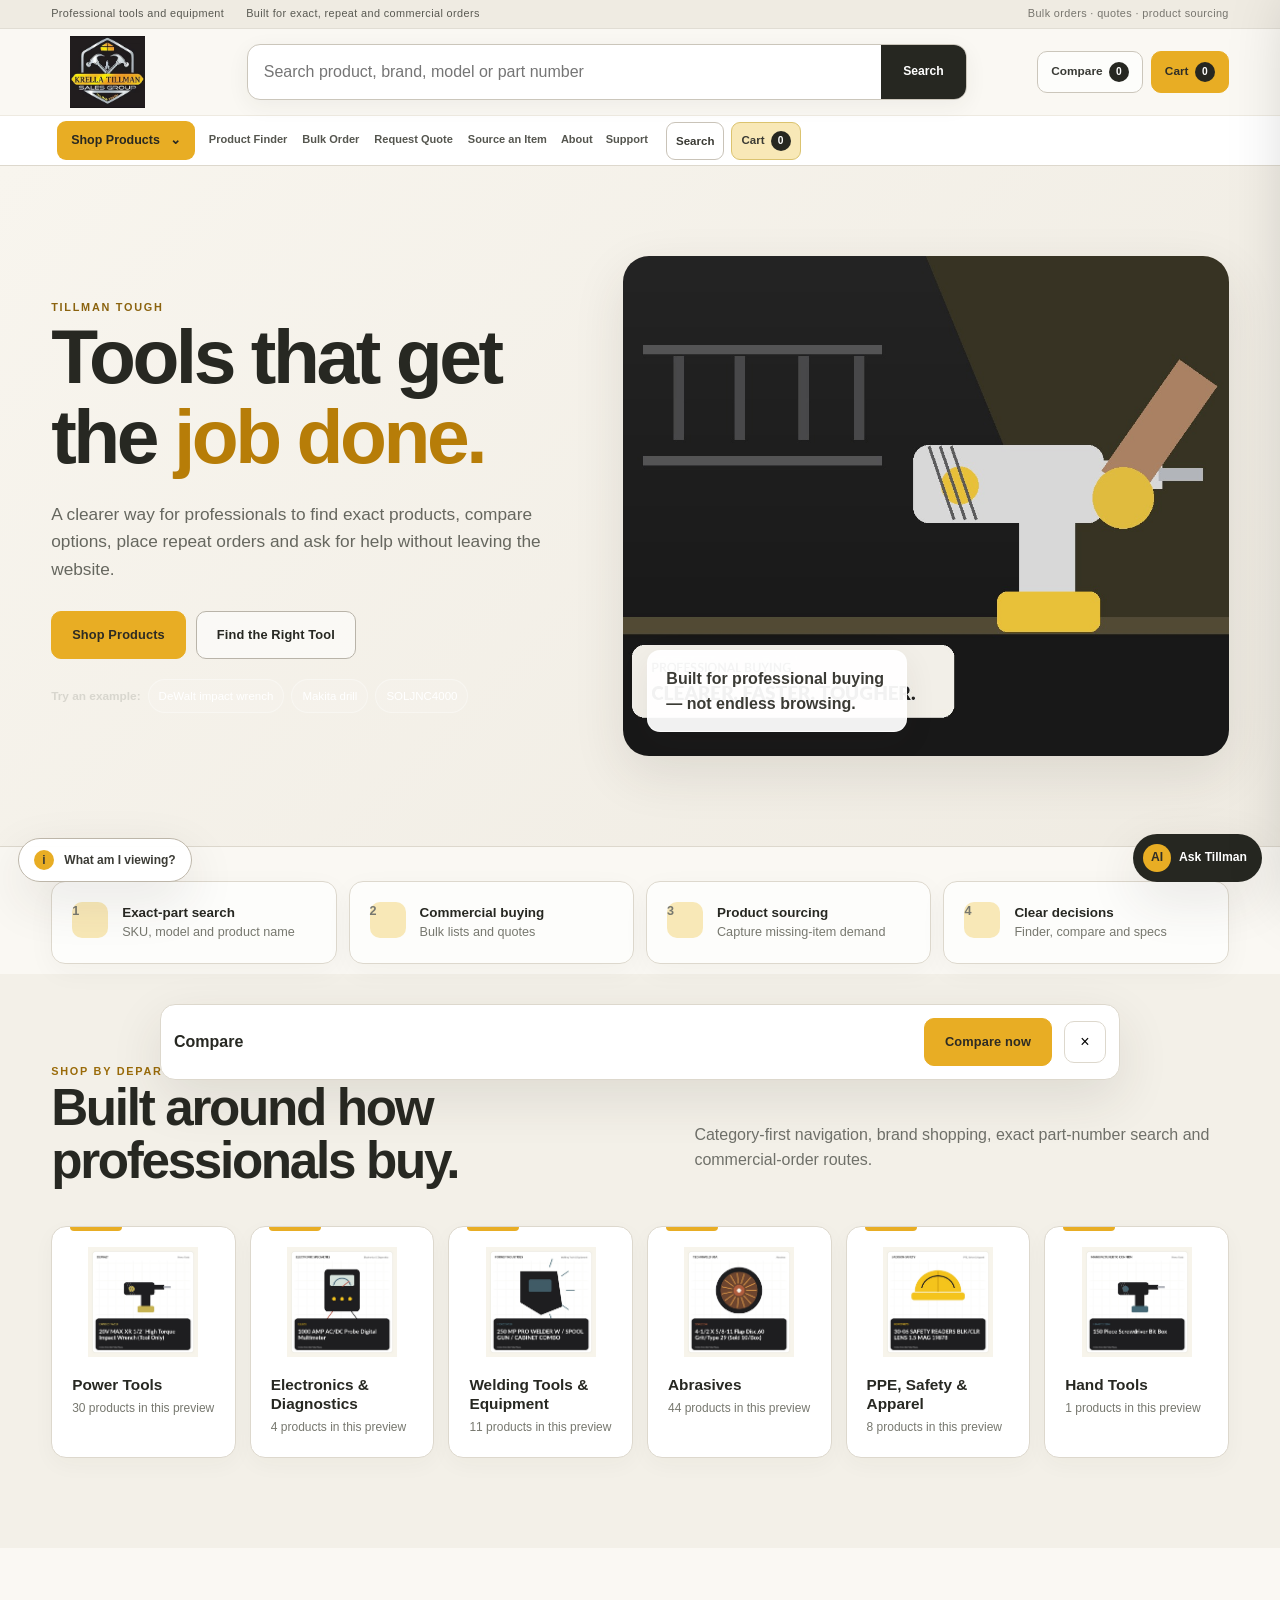
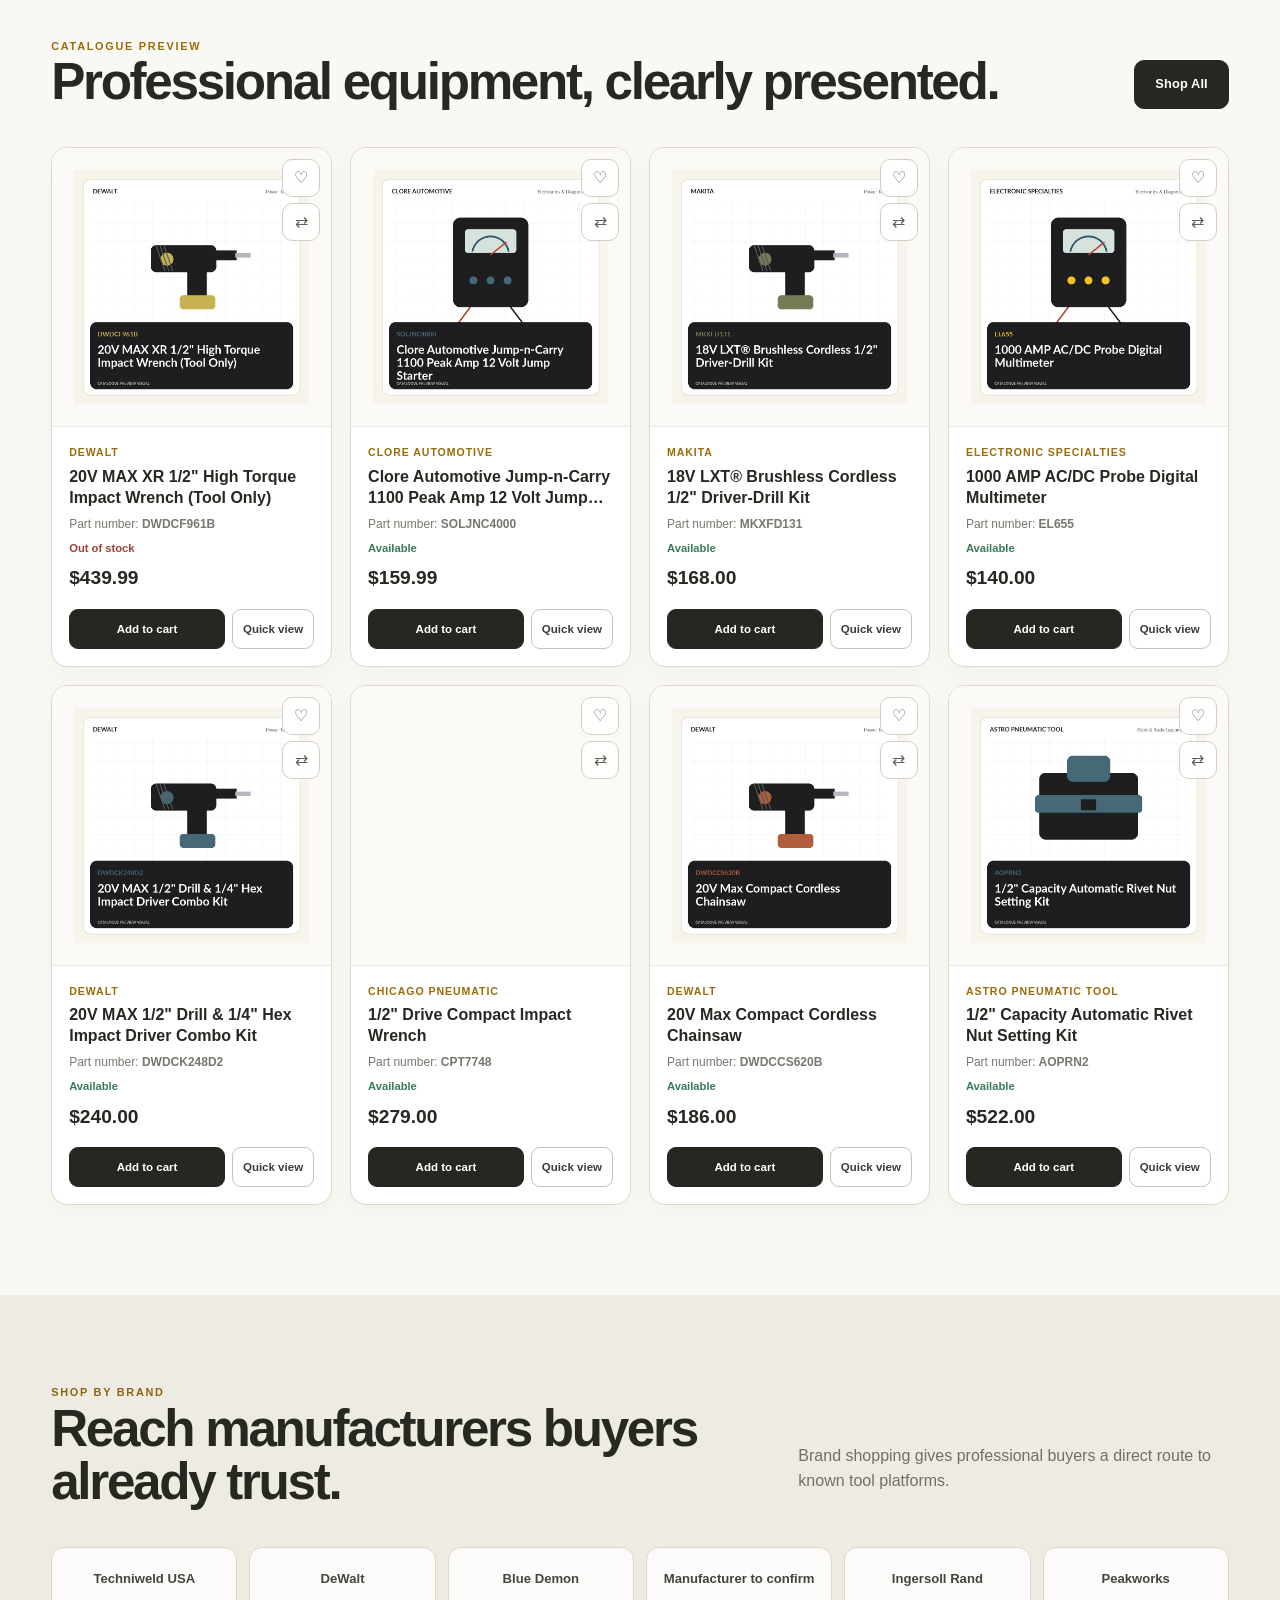
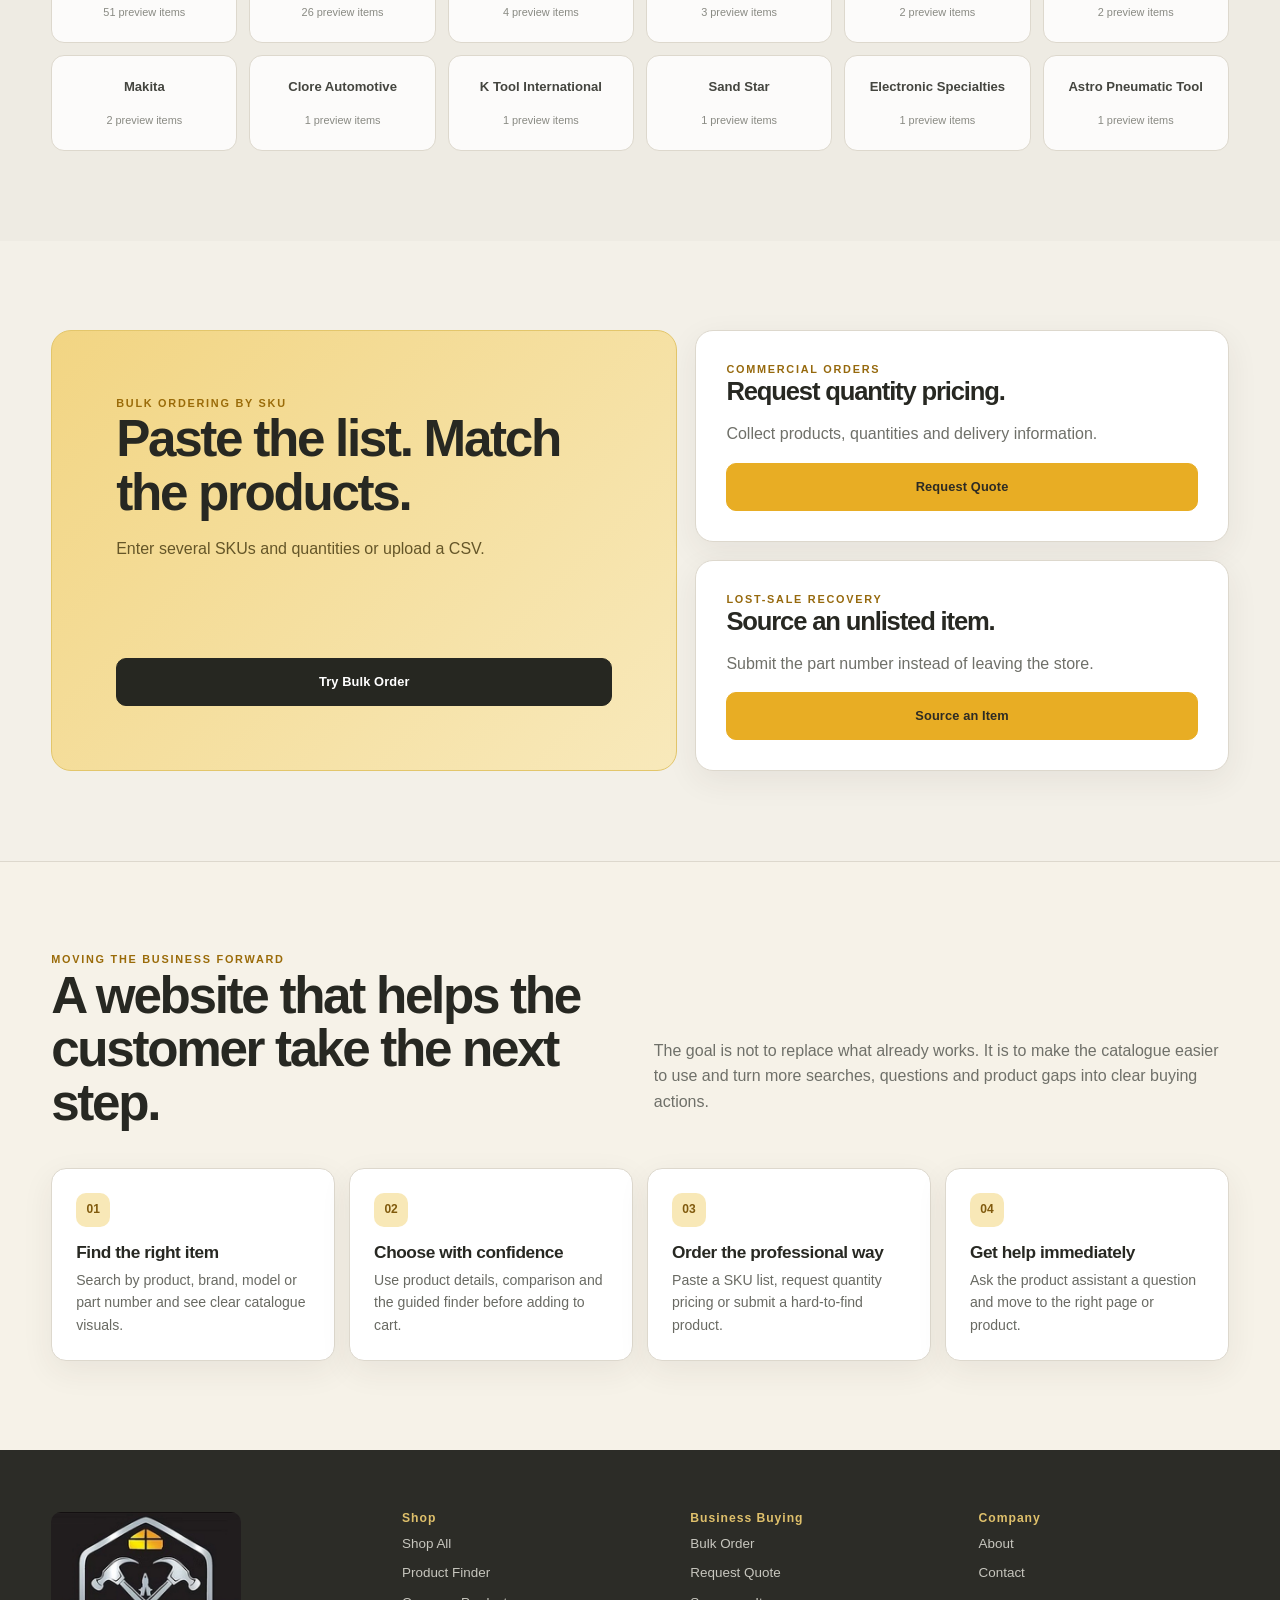
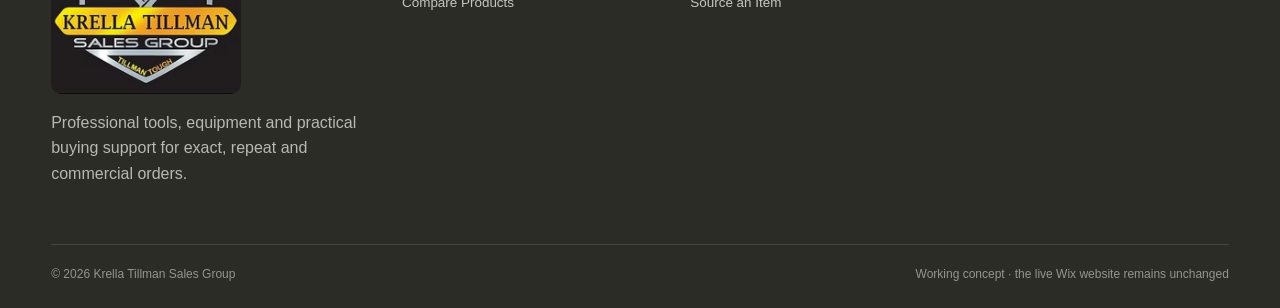
==== commit 82fbdf91: "Deploy fully local Tillman Tough client preview" ====
--- a/index.html
+++ b/index.html
@@ -58,4 +58,4 @@
 <a href="about.html">About</a>
 <a href="contact.html">Support</a>
 </nav>
-<main id="main"><section class="tt-hero"><div class="tt-container tt-hero__grid"><div class="tt-hero__copy"><div class="tt-kicker tt-kicker--light">Tillman Tough</div><h1 class="tt-h1">Tools that get the <span>job done.</span></h1><p>A clearer way for professionals to find exact products, compare options, place repeat orders and ask for help without leaving the website.</p><div class="tt-hero__actions"><a class="tt-btn tt-btn--yellow" href="shop.html">Shop Products</a><a class="tt-btn tt-btn--outline" href="finder.html">Find the Right Tool</a></div><div aria-label="Example searches" class="tt-search-examples"><span>Try an example:</span><button data-tt-example-search="DeWalt impact wrench" type="button">DeWalt impact wrench</button><button data-tt-example-search="Makita drill" type="button">Makita drill</button><button data-tt-example-search="SOLJNC4000" type="button">SOLJNC4000</button></div></div><div class="tt-hero__visual"><img alt="Professional using a cordless drill" src="https://static.wixstatic.com/media/b9ac0a_cf135de3263746d697c9290f5dd31c78~mv2.jpg/v1/fill/w_1200,h_900,al_c,q_88/Technician-using-cordless-drill.jpg"/><div class="tt-hero__label">Built for professional buying — not endless browsing.</div></div></div></section><section class="tt-proof"><div class="tt-container tt-proof__grid"><div class="tt-proof__item"><span class="tt-proof__icon">1</span><div><b>Exact-part search</b><span>SKU, model and product name</span></div></div><div class="tt-proof__item"><span class="tt-proof__icon">2</span><div><b>Commercial buying</b><span>Bulk lists and quotes</span></div></div><div class="tt-proof__item"><span class="tt-proof__icon">3</span><div><b>Product sourcing</b><span>Capture missing-item demand</span></div></div><div class="tt-proof__item"><span class="tt-proof__icon">4</span><div><b>Clear decisions</b><span>Finder, compare and specs</span></div></div></div></section><section class="tt-section tt-section--soft"><div class="tt-container"><div class="tt-section-head"><div><div class="tt-kicker">Shop by department</div><h2 class="tt-h2">Built around how professionals buy.</h2></div><p>Category-first navigation, brand shopping, exact part-number search and commercial-order routes.</p></div><div class="tt-category-grid" data-tt-categories=""></div></div></section><section class="tt-section"><div class="tt-container"><div class="tt-section-head"><div><div class="tt-kicker">Catalogue preview</div><h2 class="tt-h2">Professional equipment, clearly presented.</h2></div><a class="tt-btn tt-btn--dark" href="shop.html">Shop All</a></div><div class="tt-product-grid" data-limit="8" data-tt-featured=""></div></div></section><section class="tt-section tt-section--dark"><div class="tt-container"><div class="tt-section-head"><div><div class="tt-kicker tt-kicker--light">Shop by brand</div><h2 class="tt-h2">Reach manufacturers buyers already trust.</h2></div><p>Brand shopping gives professional buyers a direct route to known tool platforms.</p></div><div class="tt-brand-grid" data-tt-brands=""></div></div></section><section class="tt-section tt-section--soft"><div class="tt-container"><div class="tt-commerce"><article class="tt-commerce__main"><div><div class="tt-kicker">Bulk ordering by SKU</div><h2 class="tt-h2">Paste the list. Match the products.</h2><p>Enter several SKUs and quantities or upload a CSV.</p></div><a class="tt-btn tt-btn--dark" href="bulk-order.html">Try Bulk Order</a></article><div class="tt-commerce__side"><article class="tt-commerce__card"><div><div class="tt-kicker tt-kicker--light">Commercial orders</div><h3 class="tt-h3">Request quantity pricing.</h3><p>Collect products, quantities and delivery information.</p></div><a class="tt-btn tt-btn--yellow" href="quote.html">Request Quote</a></article><article class="tt-commerce__card"><div><div class="tt-kicker tt-kicker--light">Lost-sale recovery</div><h3 class="tt-h3">Source an unlisted item.</h3><p>Submit the part number instead of leaving the store.</p></div><a class="tt-btn tt-btn--yellow" href="source-item.html">Source an Item</a></article></div></div></div></section><section class="tt-section tt-section--forward"><div class="tt-container"><div class="tt-section-head"><div><div class="tt-kicker">Moving the business forward</div><h2 class="tt-h2">A website that helps the customer take the next step.</h2></div><p>The goal is not to replace what already works. It is to make the catalogue easier to use and turn more searches, questions and product gaps into clear buying actions.</p></div><div class="tt-forward-grid"><article><span>01</span><h3>Find the right item</h3><p>Search by product, brand, model or part number and see exact catalogue images.</p></article><article><span>02</span><h3>Choose with confidence</h3><p>Use product details, comparison and the guided finder before adding to cart.</p></article><article><span>03</span><h3>Order the professional way</h3><p>Paste a SKU list, request quantity pricing or submit a hard-to-find product.</p></article><article><span>04</span><h3>Get help immediately</h3><p>Ask the product assistant a question and move to the right page or product.</p></article></div></div></section></main><footer class="tt-footer"><div class="tt-container"><div class="tt-footer__grid"><div><img alt="Tillman Tough" class="tt-footer__logo" src="assets/images/krella-tillman-logo.jpg"/><p>Professional tools, equipment and practical buying support for exact, repeat and commercial orders.</p></div><div><h2>Shop</h2><a href="shop.html">Shop All</a><a href="finder.html">Product Finder</a><a href="compare.html">Compare Products</a></div><div><h2>Business Buying</h2><a href="bulk-order.html">Bulk Order</a><a href="quote.html">Request Quote</a><a href="source-item.html">Source an Item</a></div><div><h2>Company</h2><a href="about.html">About</a><a href="contact.html">Contact</a></div></div><div class="tt-footer__bottom"><span>© 2026 Krella Tillman Sales Group</span><span>Working concept · the live Wix website remains unchanged</span></div></div></footer><script defer="True" src="assets/js/experience.js"></script></body></html>+<main id="main"><section class="tt-hero"><div class="tt-container tt-hero__grid"><div class="tt-hero__copy"><div class="tt-kicker tt-kicker--light">Tillman Tough</div><h1 class="tt-h1">Tools that get the <span>job done.</span></h1><p>A clearer way for professionals to find exact products, compare options, place repeat orders and ask for help without leaving the website.</p><div class="tt-hero__actions"><a class="tt-btn tt-btn--yellow" href="shop.html">Shop Products</a><a class="tt-btn tt-btn--outline" href="finder.html">Find the Right Tool</a></div><div aria-label="Example searches" class="tt-search-examples"><span>Try an example:</span><button data-tt-example-search="DeWalt impact wrench" type="button">DeWalt impact wrench</button><button data-tt-example-search="Makita drill" type="button">Makita drill</button><button data-tt-example-search="SOLJNC4000" type="button">SOLJNC4000</button></div></div><div class="tt-hero__visual"><img alt="Professional tools arranged in a workshop" src="assets/images/catalog/45bc5b0d8a6a.jpg" width="1200" height="900" loading="eager" decoding="async"/><div class="tt-hero__label">Built for professional buying — not endless browsing.</div></div></div></section><section class="tt-proof"><div class="tt-container tt-proof__grid"><div class="tt-proof__item"><span class="tt-proof__icon">1</span><div><b>Exact-part search</b><span>SKU, model and product name</span></div></div><div class="tt-proof__item"><span class="tt-proof__icon">2</span><div><b>Commercial buying</b><span>Bulk lists and quotes</span></div></div><div class="tt-proof__item"><span class="tt-proof__icon">3</span><div><b>Product sourcing</b><span>Capture missing-item demand</span></div></div><div class="tt-proof__item"><span class="tt-proof__icon">4</span><div><b>Clear decisions</b><span>Finder, compare and specs</span></div></div></div></section><section class="tt-section tt-section--soft"><div class="tt-container"><div class="tt-section-head"><div><div class="tt-kicker">Shop by department</div><h2 class="tt-h2">Built around how professionals buy.</h2></div><p>Category-first navigation, brand shopping, exact part-number search and commercial-order routes.</p></div><div class="tt-category-grid" data-tt-categories=""></div></div></section><section class="tt-section"><div class="tt-container"><div class="tt-section-head"><div><div class="tt-kicker">Catalogue preview</div><h2 class="tt-h2">Professional equipment, clearly presented.</h2></div><a class="tt-btn tt-btn--dark" href="shop.html">Shop All</a></div><div class="tt-product-grid" data-limit="8" data-tt-featured=""></div></div></section><section class="tt-section tt-section--dark"><div class="tt-container"><div class="tt-section-head"><div><div class="tt-kicker tt-kicker--light">Shop by brand</div><h2 class="tt-h2">Reach manufacturers buyers already trust.</h2></div><p>Brand shopping gives professional buyers a direct route to known tool platforms.</p></div><div class="tt-brand-grid" data-tt-brands=""></div></div></section><section class="tt-section tt-section--soft"><div class="tt-container"><div class="tt-commerce"><article class="tt-commerce__main"><div><div class="tt-kicker">Bulk ordering by SKU</div><h2 class="tt-h2">Paste the list. Match the products.</h2><p>Enter several SKUs and quantities or upload a CSV.</p></div><a class="tt-btn tt-btn--dark" href="bulk-order.html">Try Bulk Order</a></article><div class="tt-commerce__side"><article class="tt-commerce__card"><div><div class="tt-kicker tt-kicker--light">Commercial orders</div><h3 class="tt-h3">Request quantity pricing.</h3><p>Collect products, quantities and delivery information.</p></div><a class="tt-btn tt-btn--yellow" href="quote.html">Request Quote</a></article><article class="tt-commerce__card"><div><div class="tt-kicker tt-kicker--light">Lost-sale recovery</div><h3 class="tt-h3">Source an unlisted item.</h3><p>Submit the part number instead of leaving the store.</p></div><a class="tt-btn tt-btn--yellow" href="source-item.html">Source an Item</a></article></div></div></div></section><section class="tt-section tt-section--forward"><div class="tt-container"><div class="tt-section-head"><div><div class="tt-kicker">Moving the business forward</div><h2 class="tt-h2">A website that helps the customer take the next step.</h2></div><p>The goal is not to replace what already works. It is to make the catalogue easier to use and turn more searches, questions and product gaps into clear buying actions.</p></div><div class="tt-forward-grid"><article><span>01</span><h3>Find the right item</h3><p>Search by product, brand, model or part number and see clear catalogue visuals.</p></article><article><span>02</span><h3>Choose with confidence</h3><p>Use product details, comparison and the guided finder before adding to cart.</p></article><article><span>03</span><h3>Order the professional way</h3><p>Paste a SKU list, request quantity pricing or submit a hard-to-find product.</p></article><article><span>04</span><h3>Get help immediately</h3><p>Ask the product assistant a question and move to the right page or product.</p></article></div></div></section></main><footer class="tt-footer"><div class="tt-container"><div class="tt-footer__grid"><div><img alt="Tillman Tough" class="tt-footer__logo" src="assets/images/krella-tillman-logo.jpg"/><p>Professional tools, equipment and practical buying support for exact, repeat and commercial orders.</p></div><div><h2>Shop</h2><a href="shop.html">Shop All</a><a href="finder.html">Product Finder</a><a href="compare.html">Compare Products</a></div><div><h2>Business Buying</h2><a href="bulk-order.html">Bulk Order</a><a href="quote.html">Request Quote</a><a href="source-item.html">Source an Item</a></div><div><h2>Company</h2><a href="about.html">About</a><a href="contact.html">Contact</a></div></div><div class="tt-footer__bottom"><span>© 2026 Krella Tillman Sales Group</span><span>Working concept · the live Wix website remains unchanged</span></div></div></footer><script defer="True" src="assets/js/experience.js"></script></body></html>
--- a/assets/css/main.css
+++ b/assets/css/main.css
@@ -394,3 +394,11 @@
   .tt-actions .tt-action--search:first-child{display:inline-flex!important}
 }
 .tt-bulk-example{margin:0 0 7px}
+
+/* Fully local product gallery */
+.tt-product__main-image{background:#f7f4eb;border:1px solid #e2ded2;border-radius:20px;overflow:hidden;aspect-ratio:1/1;display:grid;place-items:center}
+.tt-product__main-image>img{width:100%;height:100%;object-fit:contain;display:block}
+.tt-product__thumbs{display:grid;grid-template-columns:repeat(auto-fit,minmax(76px,96px));gap:10px;margin-top:12px}
+.tt-product__thumbs button{background:#fff;border:1px solid #d9d4c7;border-radius:12px;padding:4px;aspect-ratio:1/1;cursor:pointer;overflow:hidden}
+.tt-product__thumbs button.is-active{border-color:#1e1e20;box-shadow:0 0 0 2px #f4c41c}
+.tt-product__thumbs img{width:100%;height:100%;object-fit:cover;border-radius:8px}
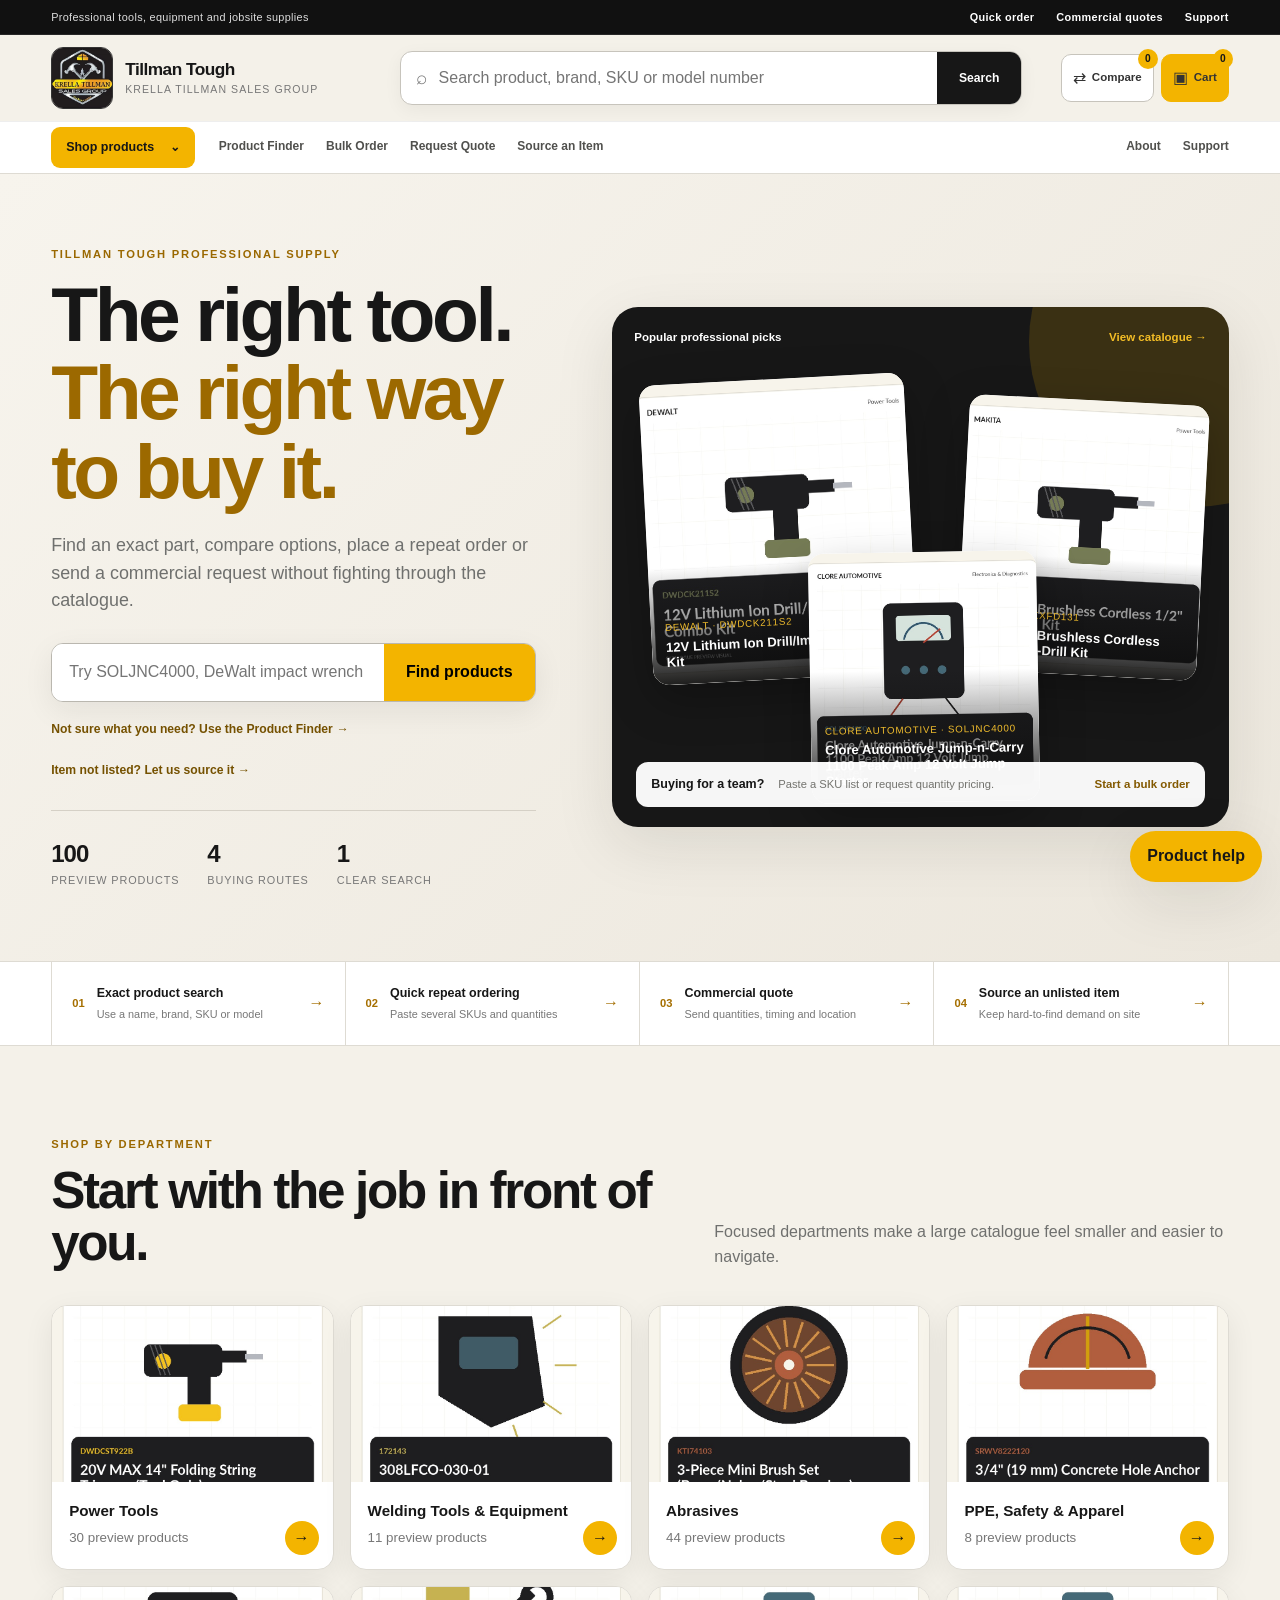
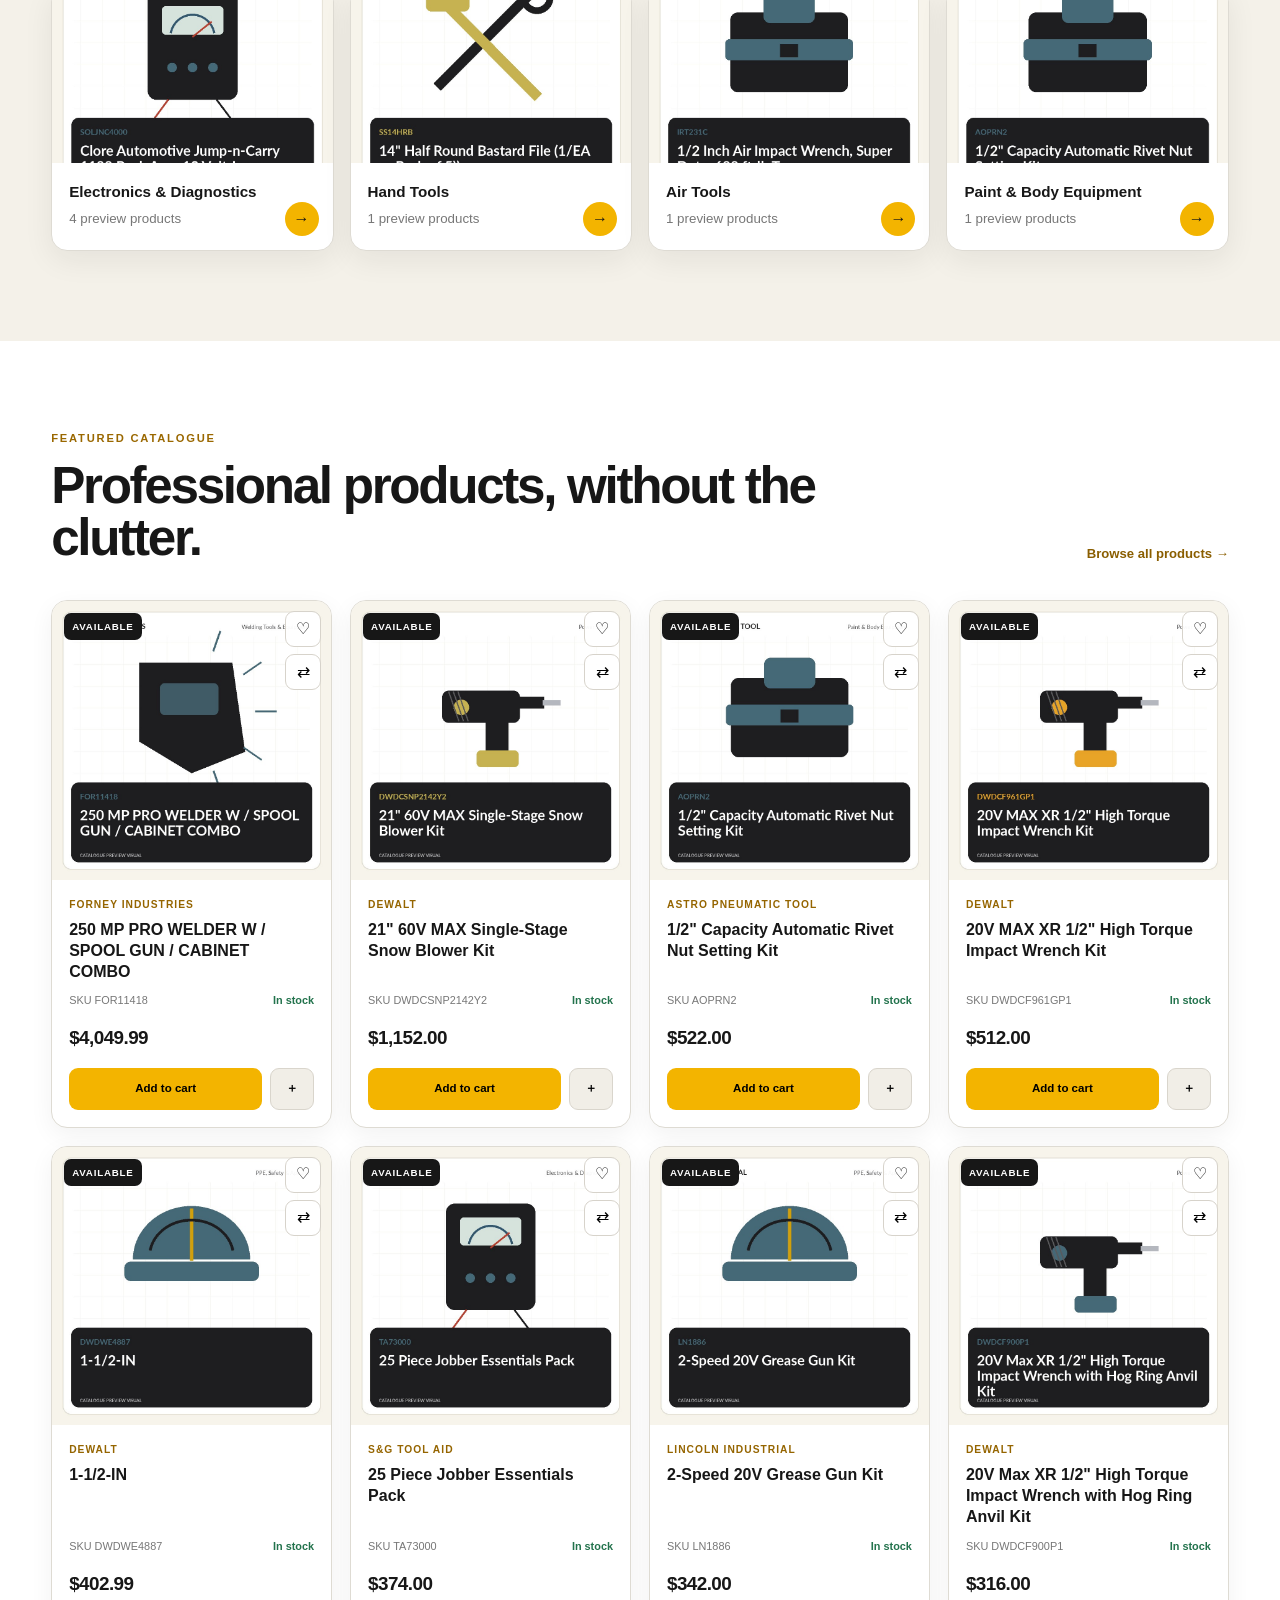
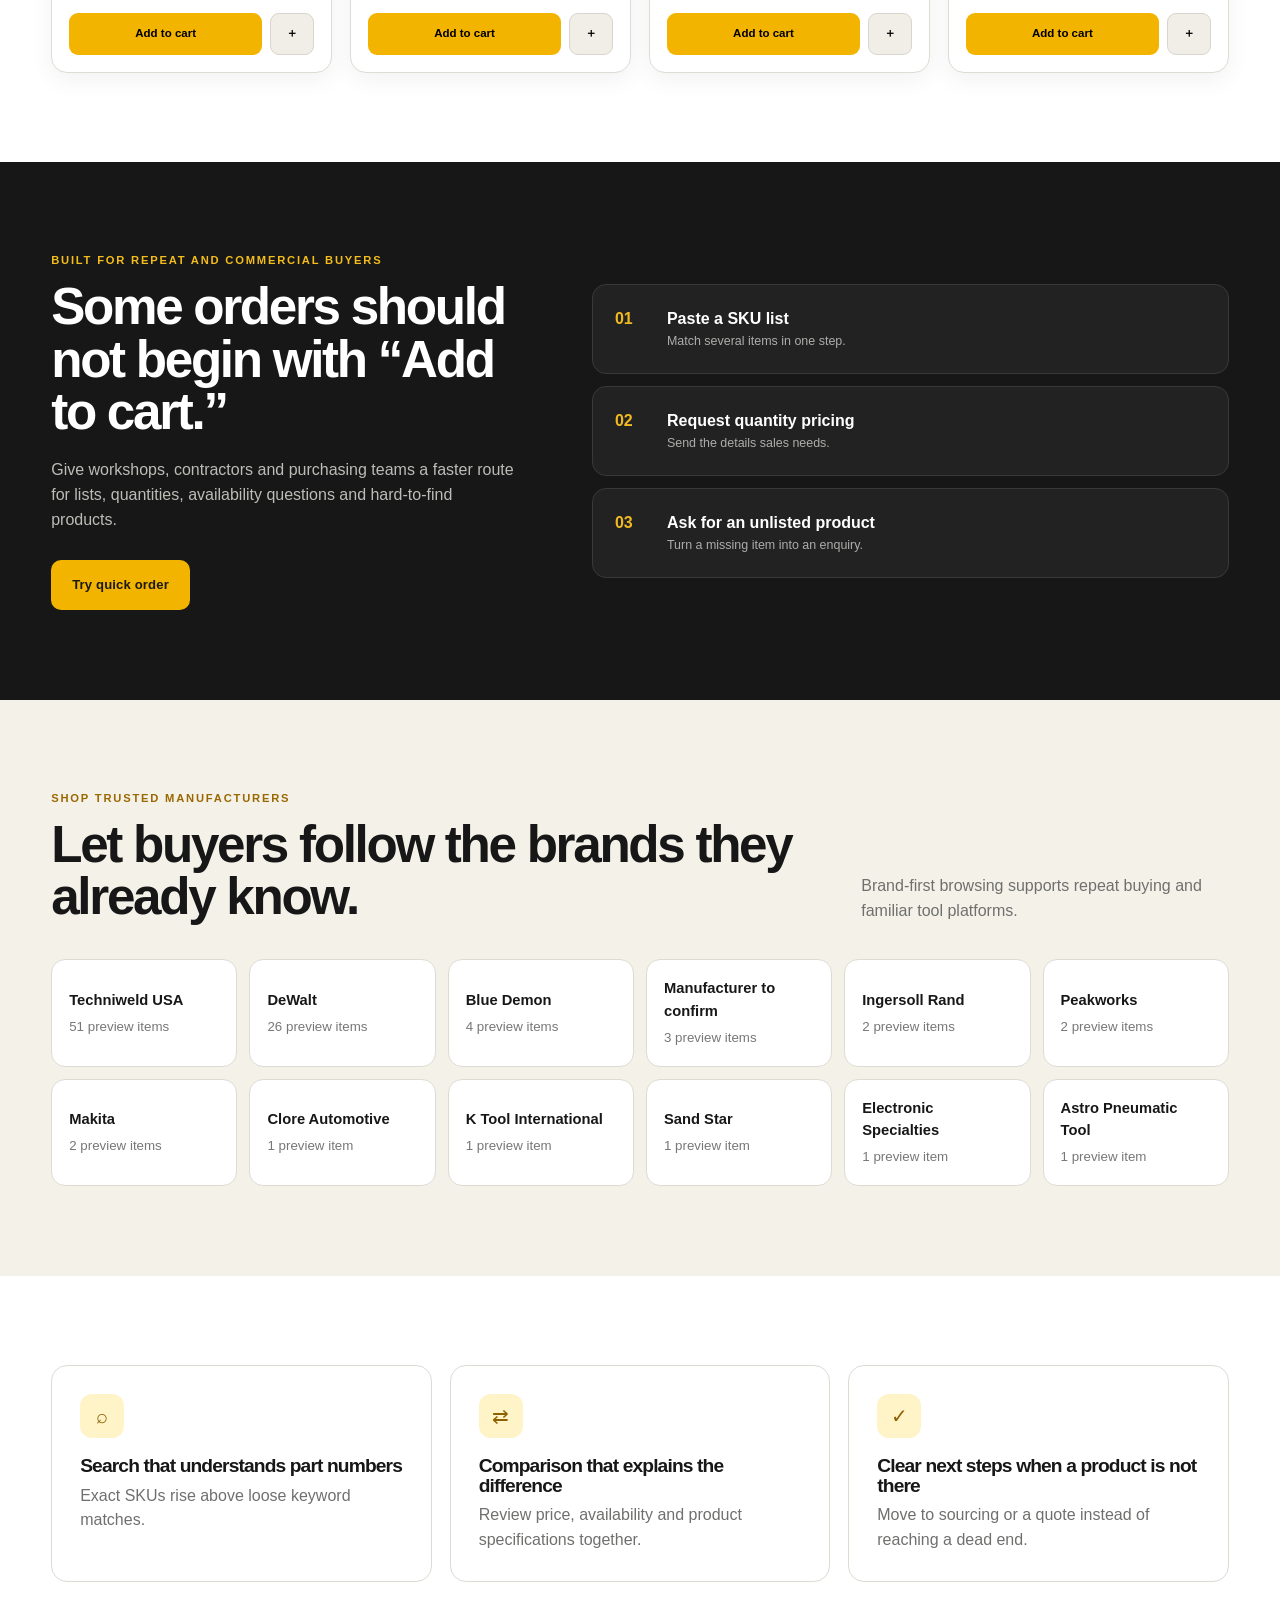
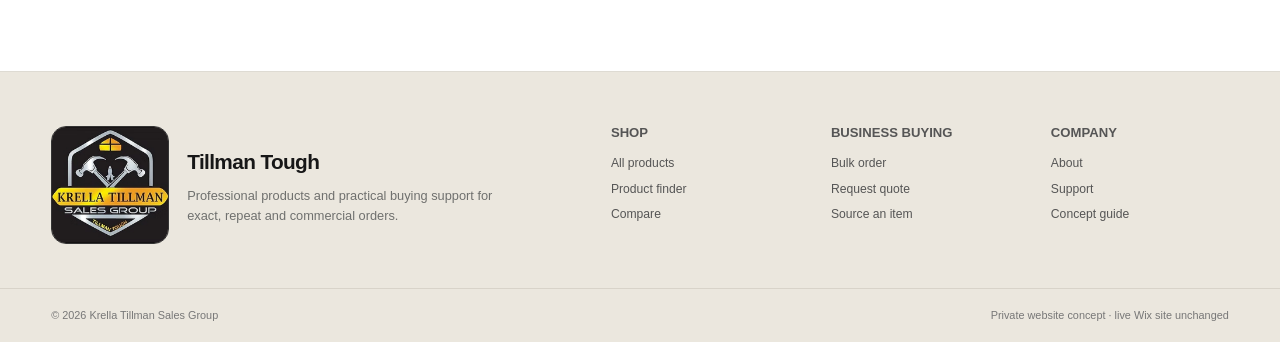
==== commit a5fa54d3: "Upgrade Tillman Tough to 9.99 client experience" ====
--- a/index.html
+++ b/index.html
@@ -1,61 +1,133 @@
-<!DOCTYPE html>
-
-<html lang="en"><head><meta charset="utf-8"/><meta content="width=device-width,initial-scale=1" name="viewport"/><title>Tillman Tough | Professional Tools &amp; Equipment</title><meta content="noindex,nofollow" name="robots"/><link href="assets/css/main.css" rel="stylesheet"/><link href="assets/css/public.css" rel="stylesheet"/><script defer="" src="data/products.js"></script><script defer="" src="data/config.js"></script><script defer="" src="assets/js/app.js"></script><meta content="Professional tools, exact-part search, product comparison, bulk orders and commercial buying support." name="description"/><link href="assets/images/favicon.jpg" rel="icon" type="image/jpeg"/></head><body><a class="tt-skip" href="#main">Skip to content</a>
-<div class="tt-topbar"><div class="tt-container tt-topbar__inner"><div class="tt-topbar__group"><span>Professional tools and equipment</span><span>Built for exact, repeat and commercial orders</span></div><div class="tt-topbar__group"><span>Bulk orders · quotes · product sourcing</span></div></div></div>
-<header class="tt-header">
-<div class="tt-container tt-header__main">
-<a aria-label="Tillman Tough home" class="tt-logo" href="index.html"><img alt="Tillman Tough — Krella Tillman Sales Group" height="120" src="assets/images/krella-tillman-logo.jpg" width="720"/></a>
-<div class="tt-header-search tt-search" data-tt-search="">
-<form class="tt-search__box"><label class="tt-sr-only" for="tt-global-search">Search products</label><input id="tt-global-search" placeholder="Search product, brand, model or part number"/><button type="submit">Search</button></form><div class="tt-suggestions"></div>
+<!doctype html>
+<html lang="en">
+<head>
+<meta charset="utf-8">
+<meta name="viewport" content="width=device-width,initial-scale=1">
+<title>Tillman Tough | Professional Tools & Equipment</title>
+<meta name="description" content="Professional tools, exact-part search, comparison, bulk ordering and commercial buying support.">
+<meta name="robots" content="noindex,nofollow">
+<link rel="icon" href="assets/images/favicon.jpg" type="image/jpeg">
+<link rel="stylesheet" href="assets/css/main.css">
+<link rel="stylesheet" href="assets/css/public.css">
+<script defer src="data/products.js"></script>
+<script defer src="data/config.js"></script>
+<script defer src="assets/js/app.js"></script>
+</head><body data-page="index.html">
+<a class="skip-link" href="#main">Skip to content</a>
+<div class="utility-bar">
+  <div class="site-container utility-inner">
+    <span>Professional tools, equipment and jobsite supplies</span>
+    <nav aria-label="Utility navigation"><a href="bulk-order.html">Quick order</a><a href="quote.html">Commercial quotes</a><a href="contact.html">Support</a></nav>
+  </div>
 </div>
-<div class="tt-actions"><button aria-label="Open product search" class="tt-action tt-action--search" data-tt-open-search="" type="button">Search</button><a class="tt-action" href="compare.html">Compare <span class="tt-badge" data-tt-compare-count="">0</span></a><button class="tt-action tt-action--cart" data-tt-open-cart="">Cart <span class="tt-badge" data-tt-cart-count="">0</span></button><button aria-controls="tt-mobile-menu" aria-expanded="false" class="tt-mobile-toggle" data-tt-menu="" type="button">Menu</button></div>
-</div>
-<div class="tt-nav-shell"><div class="tt-container tt-nav-row">
-<a aria-label="Tillman Tough home" class="tt-mini-brand" href="index.html"><img alt="Krella Tillman Sales Group" src="assets/images/krella-tillman-logo.jpg"/></a>
-<details class="tt-mega">
-<summary>Shop Products</summary>
-<div class="tt-mega__panel">
-<div><span class="tt-mega__label">Departments</span>
-<a href="shop.html?category=Power%20Tools">Power Tools</a>
-<a href="shop.html?category=Hand%20Tools">Hand Tools</a>
-<a href="shop.html?category=Electronics%20%26%20Diagnostics">Electronics &amp; Diagnostics</a>
-</div>
-<div><span class="tt-mega__label">Specialist</span>
-<a href="shop.html?category=Welding%20Tools%20%26%20Equipment">Welding</a>
-<a href="shop.html?category=Abrasives">Abrasives</a>
-<a href="shop.html?category=PPE%2C%20Safety%20%26%20Apparel">Safety &amp; Apparel</a>
-</div>
-<div><span class="tt-mega__label">Explore</span>
-<a href="shop.html">All Products</a>
-<a href="shop.html?brand=DeWalt">Shop DeWalt</a>
-<a href="compare.html">Compare Products</a>
-</div>
-</div>
-</details>
-<nav aria-label="Primary navigation" class="tt-category-menu">
-<a href="finder.html">Product Finder</a>
-<a href="bulk-order.html">Bulk Order</a>
-<a href="quote.html">Request Quote</a>
-<a href="source-item.html">Source an Item</a>
-</nav>
-<nav aria-label="Company and support" class="tt-support-menu">
-<a href="about.html">About</a>
-<a href="contact.html">Support</a>
-</nav>
-<div class="tt-nav-tools">
-<button aria-label="Open product search" class="tt-nav-tool" data-tt-open-search="" type="button">Search</button>
-<button class="tt-nav-tool tt-nav-tool--cart" data-tt-open-cart="" type="button">Cart <span class="tt-badge" data-tt-cart-count="">0</span></button>
-</div>
-</div></div>
+<header class="site-header">
+  <div class="site-container header-main">
+    <a class="brand" href="index.html" aria-label="Tillman Tough home">
+      <img src="assets/images/krella-tillman-logo.jpg" alt="Krella Tillman Sales Group logo" width="72" height="72">
+      <span><strong>Tillman Tough</strong><small>Krella Tillman Sales Group</small></span>
+    </a>
+    <form class="global-search" data-global-search-form role="search">
+      <label class="sr-only" for="global-search-input">Search the catalogue</label>
+      <span class="search-icon" aria-hidden="true">⌕</span>
+      <input id="global-search-input" data-global-search-input autocomplete="off" placeholder="Search product, brand, SKU or model number">
+      <button type="submit">Search</button>
+      <div class="search-suggestions" data-search-suggestions></div>
+    </form>
+    <div class="header-actions">
+      <a class="header-action" href="compare.html" aria-label="Compare products"><span aria-hidden="true">⇄</span><b>Compare</b><em data-compare-count>0</em></a>
+      <button class="header-action header-action--cart" type="button" data-open-cart><span aria-hidden="true">▣</span><b>Cart</b><em data-cart-count>0</em></button>
+      <button class="menu-toggle" type="button" data-menu-toggle aria-expanded="false" aria-controls="mobile-nav">Menu</button>
+    </div>
+  </div>
+  <div class="nav-band">
+    <div class="site-container nav-inner">
+      <details class="department-menu">
+        <summary>Shop products <span>⌄</span></summary>
+        <div class="department-panel">
+          <div><b>Core departments</b><a href="shop.html?category=Power%20Tools">Power tools</a><a href="shop.html?category=Hand%20Tools">Hand tools</a><a href="shop.html?category=Electronics%20%26%20Diagnostics">Diagnostics</a></div>
+          <div><b>Specialist supplies</b><a href="shop.html?category=Welding%20Tools%20%26%20Equipment">Welding</a><a href="shop.html?category=Abrasives">Abrasives</a><a href="shop.html?category=PPE%2C%20Safety%20%26%20Apparel">Safety &amp; PPE</a></div>
+          <div class="department-feature"><span>Need an exact part?</span><strong>Search by SKU or model number.</strong><a href="shop.html">Open the catalogue →</a></div>
+        </div>
+      </details>
+      <nav class="primary-nav" aria-label="Primary navigation"><a class="nav-link " href="finder.html">Product Finder</a><a class="nav-link " href="bulk-order.html">Bulk Order</a><a class="nav-link " href="quote.html">Request Quote</a><a class="nav-link " href="source-item.html">Source an Item</a></nav>
+      <nav class="secondary-nav" aria-label="Company navigation"><a class="" href="about.html">About</a><a class="" href="contact.html">Support</a></nav>
+    </div>
+  </div>
+  <nav class="mobile-nav" id="mobile-nav" aria-label="Mobile navigation">
+    <a href="shop.html">Shop all products</a><a href="finder.html">Product finder</a><a href="compare.html">Compare products</a><a href="bulk-order.html">Bulk order</a><a href="quote.html">Request quote</a><a href="source-item.html">Source an item</a><a href="about.html">About</a><a href="contact.html">Support</a>
+  </nav>
 </header>
-<nav aria-label="Mobile navigation" class="tt-mobile-menu" id="tt-mobile-menu">
-<a href="shop.html">Shop All Products</a>
-<a href="finder.html">Product Finder</a>
-<a href="compare.html">Compare Products</a>
-<a href="bulk-order.html">Bulk Order</a>
-<a href="quote.html">Request a Quote</a>
-<a href="source-item.html">Source an Item</a>
-<a href="about.html">About</a>
-<a href="contact.html">Support</a>
-</nav>
-<main id="main"><section class="tt-hero"><div class="tt-container tt-hero__grid"><div class="tt-hero__copy"><div class="tt-kicker tt-kicker--light">Tillman Tough</div><h1 class="tt-h1">Tools that get the <span>job done.</span></h1><p>A clearer way for professionals to find exact products, compare options, place repeat orders and ask for help without leaving the website.</p><div class="tt-hero__actions"><a class="tt-btn tt-btn--yellow" href="shop.html">Shop Products</a><a class="tt-btn tt-btn--outline" href="finder.html">Find the Right Tool</a></div><div aria-label="Example searches" class="tt-search-examples"><span>Try an example:</span><button data-tt-example-search="DeWalt impact wrench" type="button">DeWalt impact wrench</button><button data-tt-example-search="Makita drill" type="button">Makita drill</button><button data-tt-example-search="SOLJNC4000" type="button">SOLJNC4000</button></div></div><div class="tt-hero__visual"><img alt="Professional tools arranged in a workshop" src="assets/images/catalog/45bc5b0d8a6a.jpg" width="1200" height="900" loading="eager" decoding="async"/><div class="tt-hero__label">Built for professional buying — not endless browsing.</div></div></div></section><section class="tt-proof"><div class="tt-container tt-proof__grid"><div class="tt-proof__item"><span class="tt-proof__icon">1</span><div><b>Exact-part search</b><span>SKU, model and product name</span></div></div><div class="tt-proof__item"><span class="tt-proof__icon">2</span><div><b>Commercial buying</b><span>Bulk lists and quotes</span></div></div><div class="tt-proof__item"><span class="tt-proof__icon">3</span><div><b>Product sourcing</b><span>Capture missing-item demand</span></div></div><div class="tt-proof__item"><span class="tt-proof__icon">4</span><div><b>Clear decisions</b><span>Finder, compare and specs</span></div></div></div></section><section class="tt-section tt-section--soft"><div class="tt-container"><div class="tt-section-head"><div><div class="tt-kicker">Shop by department</div><h2 class="tt-h2">Built around how professionals buy.</h2></div><p>Category-first navigation, brand shopping, exact part-number search and commercial-order routes.</p></div><div class="tt-category-grid" data-tt-categories=""></div></div></section><section class="tt-section"><div class="tt-container"><div class="tt-section-head"><div><div class="tt-kicker">Catalogue preview</div><h2 class="tt-h2">Professional equipment, clearly presented.</h2></div><a class="tt-btn tt-btn--dark" href="shop.html">Shop All</a></div><div class="tt-product-grid" data-limit="8" data-tt-featured=""></div></div></section><section class="tt-section tt-section--dark"><div class="tt-container"><div class="tt-section-head"><div><div class="tt-kicker tt-kicker--light">Shop by brand</div><h2 class="tt-h2">Reach manufacturers buyers already trust.</h2></div><p>Brand shopping gives professional buyers a direct route to known tool platforms.</p></div><div class="tt-brand-grid" data-tt-brands=""></div></div></section><section class="tt-section tt-section--soft"><div class="tt-container"><div class="tt-commerce"><article class="tt-commerce__main"><div><div class="tt-kicker">Bulk ordering by SKU</div><h2 class="tt-h2">Paste the list. Match the products.</h2><p>Enter several SKUs and quantities or upload a CSV.</p></div><a class="tt-btn tt-btn--dark" href="bulk-order.html">Try Bulk Order</a></article><div class="tt-commerce__side"><article class="tt-commerce__card"><div><div class="tt-kicker tt-kicker--light">Commercial orders</div><h3 class="tt-h3">Request quantity pricing.</h3><p>Collect products, quantities and delivery information.</p></div><a class="tt-btn tt-btn--yellow" href="quote.html">Request Quote</a></article><article class="tt-commerce__card"><div><div class="tt-kicker tt-kicker--light">Lost-sale recovery</div><h3 class="tt-h3">Source an unlisted item.</h3><p>Submit the part number instead of leaving the store.</p></div><a class="tt-btn tt-btn--yellow" href="source-item.html">Source an Item</a></article></div></div></div></section><section class="tt-section tt-section--forward"><div class="tt-container"><div class="tt-section-head"><div><div class="tt-kicker">Moving the business forward</div><h2 class="tt-h2">A website that helps the customer take the next step.</h2></div><p>The goal is not to replace what already works. It is to make the catalogue easier to use and turn more searches, questions and product gaps into clear buying actions.</p></div><div class="tt-forward-grid"><article><span>01</span><h3>Find the right item</h3><p>Search by product, brand, model or part number and see clear catalogue visuals.</p></article><article><span>02</span><h3>Choose with confidence</h3><p>Use product details, comparison and the guided finder before adding to cart.</p></article><article><span>03</span><h3>Order the professional way</h3><p>Paste a SKU list, request quantity pricing or submit a hard-to-find product.</p></article><article><span>04</span><h3>Get help immediately</h3><p>Ask the product assistant a question and move to the right page or product.</p></article></div></div></section></main><footer class="tt-footer"><div class="tt-container"><div class="tt-footer__grid"><div><img alt="Tillman Tough" class="tt-footer__logo" src="assets/images/krella-tillman-logo.jpg"/><p>Professional tools, equipment and practical buying support for exact, repeat and commercial orders.</p></div><div><h2>Shop</h2><a href="shop.html">Shop All</a><a href="finder.html">Product Finder</a><a href="compare.html">Compare Products</a></div><div><h2>Business Buying</h2><a href="bulk-order.html">Bulk Order</a><a href="quote.html">Request Quote</a><a href="source-item.html">Source an Item</a></div><div><h2>Company</h2><a href="about.html">About</a><a href="contact.html">Contact</a></div></div><div class="tt-footer__bottom"><span>© 2026 Krella Tillman Sales Group</span><span>Working concept · the live Wix website remains unchanged</span></div></div></footer><script defer="True" src="assets/js/experience.js"></script></body></html>+<main id="main">
+<section class="home-hero">
+  <div class="site-container hero-grid">
+    <div class="hero-copy">
+      <div class="eyebrow">Tillman Tough professional supply</div>
+      <h1>The right tool. <span>The right way to buy it.</span></h1>
+      <p>Find an exact part, compare options, place a repeat order or send a commercial request without fighting through the catalogue.</p>
+      <form class="hero-search" data-hero-search-form>
+        <input data-hero-search-input aria-label="Search by product or part number" placeholder="Try SOLJNC4000, DeWalt impact wrench or Makita drill">
+        <button type="submit">Find products</button>
+      </form>
+      <div class="hero-links"><a href="finder.html">Not sure what you need? Use the Product Finder →</a><a href="source-item.html">Item not listed? Let us source it →</a></div>
+      <div class="hero-proof"><span><b>100</b> preview products</span><span><b>4</b> buying routes</span><span><b>1</b> clear search</span></div>
+    </div>
+    <div class="hero-stage">
+      <div class="hero-stage__header"><span>Popular professional picks</span><a href="shop.html">View catalogue →</a></div>
+      <a class="hero-product hero-product--1" href="product.html?id=ea8b7fd6-53d4-4a81-94e8-0679b30208b7"><img src="assets/images/catalog/ffc78e47300a.jpg" alt="12V Lithium Ion Drill/Impact Combo Kit"><span><small>DeWalt · DWDCK211S2</small><strong>12V Lithium Ion Drill/Impact Combo Kit</strong></span></a><a class="hero-product hero-product--2" href="product.html?id=93613ae6-6cbb-46eb-8ffd-aa095ca3d89d"><img src="assets/images/catalog/2038b4f3dc1a.jpg" alt="18V LXT® Brushless Cordless 1/2" Driver-Drill Kit"><span><small>Makita · MKXFD131</small><strong>18V LXT® Brushless Cordless 1/2" Driver-Drill Kit</strong></span></a><a class="hero-product hero-product--3" href="product.html?id=soljnc4000-preview"><img src="assets/images/catalog/380423db9b20.jpg" alt="Clore Automotive Jump-n-Carry 1100 Peak Amp 12 Volt Jump Starter"><span><small>Clore Automotive · SOLJNC4000</small><strong>Clore Automotive Jump-n-Carry 1100 Peak Amp 12 Volt Jump Starter</strong></span></a>
+      <div class="hero-stage__note"><b>Buying for a team?</b><span>Paste a SKU list or request quantity pricing.</span><a href="bulk-order.html">Start a bulk order</a></div>
+    </div>
+  </div>
+</section>
+<section class="route-strip">
+  <div class="site-container route-grid">
+    <a href="shop.html"><span>01</span><div><b>Exact product search</b><small>Use a name, brand, SKU or model</small></div><i>→</i></a>
+    <a href="bulk-order.html"><span>02</span><div><b>Quick repeat ordering</b><small>Paste several SKUs and quantities</small></div><i>→</i></a>
+    <a href="quote.html"><span>03</span><div><b>Commercial quote</b><small>Send quantities, timing and location</small></div><i>→</i></a>
+    <a href="source-item.html"><span>04</span><div><b>Source an unlisted item</b><small>Keep hard-to-find demand on site</small></div><i>→</i></a>
+  </div>
+</section>
+<section class="section section--paper">
+  <div class="site-container">
+    <div class="section-heading"><div><span class="eyebrow">Shop by department</span><h2>Start with the job in front of you.</h2></div><p>Focused departments make a large catalogue feel smaller and easier to navigate.</p></div>
+    <div class="category-grid" data-category-grid></div>
+  </div>
+</section>
+<section class="section">
+  <div class="site-container">
+    <div class="section-heading"><div><span class="eyebrow">Featured catalogue</span><h2>Professional products, without the clutter.</h2></div><a class="text-link" href="shop.html">Browse all products →</a></div>
+    <div class="product-grid" data-featured-grid data-limit="8"></div>
+  </div>
+</section>
+<section class="section section--dark buyer-section">
+  <div class="site-container buyer-grid">
+    <div class="buyer-copy"><span class="eyebrow eyebrow--yellow">Built for repeat and commercial buyers</span><h2>Some orders should not begin with “Add to cart.”</h2><p>Give workshops, contractors and purchasing teams a faster route for lists, quantities, availability questions and hard-to-find products.</p><a class="button button--yellow" href="bulk-order.html">Try quick order</a></div>
+    <div class="buyer-options">
+      <a href="bulk-order.html"><span>01</span><strong>Paste a SKU list</strong><p>Match several items in one step.</p></a>
+      <a href="quote.html"><span>02</span><strong>Request quantity pricing</strong><p>Send the details sales needs.</p></a>
+      <a href="source-item.html"><span>03</span><strong>Ask for an unlisted product</strong><p>Turn a missing item into an enquiry.</p></a>
+    </div>
+  </div>
+</section>
+<section class="section section--paper">
+  <div class="site-container">
+    <div class="section-heading"><div><span class="eyebrow">Shop trusted manufacturers</span><h2>Let buyers follow the brands they already know.</h2></div><p>Brand-first browsing supports repeat buying and familiar tool platforms.</p></div>
+    <div class="brand-grid" data-brand-grid></div>
+  </div>
+</section>
+<section class="section">
+  <div class="site-container service-grid">
+    <article><span>⌕</span><h3>Search that understands part numbers</h3><p>Exact SKUs rise above loose keyword matches.</p></article>
+    <article><span>⇄</span><h3>Comparison that explains the difference</h3><p>Review price, availability and product specifications together.</p></article>
+    <article><span>✓</span><h3>Clear next steps when a product is not there</h3><p>Move to sourcing or a quote instead of reaching a dead end.</p></article>
+  </div>
+</section>
+</main><footer class="site-footer">
+  <div class="site-container footer-grid">
+    <div class="footer-brand"><img src="assets/images/krella-tillman-logo.jpg" alt="Krella Tillman Sales Group"><div><strong>Tillman Tough</strong><p>Professional products and practical buying support for exact, repeat and commercial orders.</p></div></div>
+    <div><h2>Shop</h2><a href="shop.html">All products</a><a href="finder.html">Product finder</a><a href="compare.html">Compare</a></div>
+    <div><h2>Business buying</h2><a href="bulk-order.html">Bulk order</a><a href="quote.html">Request quote</a><a href="source-item.html">Source an item</a></div>
+    <div><h2>Company</h2><a href="about.html">About</a><a href="contact.html">Support</a><a href="review.html">Concept guide</a></div>
+  </div>
+  <div class="site-container footer-bottom"><span>© 2026 Krella Tillman Sales Group</span><span>Private website concept · live Wix site unchanged</span></div>
+</footer>
+</body></html>
--- a/assets/css/main.css
+++ b/assets/css/main.css
@@ -1,404 +1,41 @@
-/* Tillman Tough Premium UI/UX Refresh — softer contrast, clearer navigation */
+
 :root{
-  --tt-ink:#272822;
-  --tt-ink-2:#3a3a34;
-  --tt-charcoal:#262721;
-  --tt-yellow:#e8ad24;
-  --tt-yellow-deep:#c98e0c;
-  --tt-yellow-soft:#f8e8b7;
-  --tt-cream:#faf8f3;
-  --tt-paper:#f3f0e8;
-  --tt-mist:#ece9e1;
-  --tt-white:#ffffff;
-  --tt-line:#ddd8cd;
-  --tt-grey:#72736d;
-  --tt-green:#397a5b;
-  --tt-red:#9d4039;
-  --tt-max:1480px;
-  --tt-pad:clamp(18px,4vw,66px);
-  --tt-radius:16px;
-  --tt-radius-sm:10px;
-  --tt-shadow:0 18px 52px rgba(52,48,38,.11);
-  --tt-shadow-soft:0 10px 32px rgba(52,48,38,.07);
+  --ink:#171717;--ink-2:#282828;--ink-3:#414141;--muted:#6f706e;
+  --yellow:#f3b400;--yellow-2:#d89200;--yellow-soft:#fff3c8;
+  --paper:#f4f1e9;--paper-2:#ebe7de;--white:#fff;--silver:#d5d8dc;--line:#dedbd3;
+  --green:#23734d;--red:#a83c33;--shadow:0 18px 60px rgba(25,25,22,.10);--shadow-sm:0 9px 30px rgba(25,25,22,.07);
+  --radius:18px;--radius-sm:12px;--max:1440px;--pad:clamp(18px,4vw,64px)
 }
-*{box-sizing:border-box}
-html{scroll-behavior:smooth}
-body{margin:0;background:var(--tt-cream);color:var(--tt-ink);font-family:Inter,"Segoe UI",Arial,sans-serif;font-size:16px;line-height:1.58;-webkit-font-smoothing:antialiased}
-body.tt-lock{overflow:hidden}
-a{color:inherit;text-decoration:none}
-img{display:block;max-width:100%}
-button,input,select,textarea{font:inherit}
-button{cursor:pointer}
-.tt-container{width:min(var(--tt-max),100%);margin:auto;padding-inline:var(--tt-pad)}
-.tt-sr-only{position:absolute!important;width:1px!important;height:1px!important;padding:0!important;margin:-1px!important;overflow:hidden!important;clip:rect(0,0,0,0)!important;white-space:nowrap!important;border:0!important}
-.tt-skip{position:fixed;left:10px;top:10px;z-index:9999;background:#fff;padding:10px 14px;border:1px solid var(--tt-ink);border-radius:8px;transform:translateY(-160%)}
-.tt-skip:focus{transform:none}
-:focus-visible{outline:3px solid rgba(232,173,36,.78);outline-offset:3px}
-.tt-kicker{text-transform:uppercase;letter-spacing:.16em;font-size:.68rem;font-weight:800;color:#9a6b09}
-.tt-kicker--light{color:#8b630f}
-.tt-h1,.tt-h2,.tt-h3,h1,h2,h3{font-family:Inter,"Segoe UI",Arial,sans-serif;line-height:1.05;letter-spacing:-.045em;margin:0;color:var(--tt-ink);font-weight:820}
-.tt-h1{font-size:clamp(3rem,6vw,6.2rem)}
-.tt-h2{font-size:clamp(2.05rem,4vw,4.15rem)}
-.tt-h3{font-size:clamp(1.22rem,2vw,1.85rem)}
-.tt-muted{color:var(--tt-grey)}
-.tt-small{font-size:.8rem}
-.tt-btn{display:inline-flex;align-items:center;justify-content:center;gap:8px;min-height:48px;padding:13px 20px;border:1px solid transparent;border-radius:10px;font-size:.8rem;font-weight:780;letter-spacing:.01em;transition:transform .18s,box-shadow .18s,background .18s}
-.tt-btn:hover{transform:translateY(-1px);box-shadow:var(--tt-shadow-soft)}
-.tt-btn--yellow{background:var(--tt-yellow);color:#2d2b24;border-color:var(--tt-yellow)}
-.tt-btn--yellow:hover{background:#f0bb3d}
-.tt-btn--dark{background:var(--tt-charcoal);color:#fff;border-color:var(--tt-charcoal)}
-.tt-btn--outline{background:rgba(255,255,255,.58);color:var(--tt-ink);border-color:#b9b4a9}
-.tt-icon-btn{width:42px;height:42px;border:1px solid var(--tt-line);background:#fff;display:grid;place-items:center;padding:0;border-radius:10px}
-
-/* Navigation */
-.tt-topbar{background:#efebe2;color:#595952;font-size:.68rem;letter-spacing:.035em;border-bottom:1px solid #e1ddd4}
-.tt-topbar__inner{min-height:34px;display:flex;justify-content:space-between;align-items:center;gap:18px}
-.tt-topbar__group{display:flex;align-items:center;gap:22px}
-.tt-topbar a{font-weight:750;color:#4c4d47}
-.tt-header{position:sticky;top:0;z-index:80;background:rgba(250,248,243,.97);border-bottom:1px solid var(--tt-line);backdrop-filter:blur(18px)}
-.tt-header__main{min-height:84px;display:grid;grid-template-columns:minmax(210px,300px) minmax(300px,1fr) auto;align-items:center;gap:clamp(16px,2.8vw,38px)}
-.tt-logo img{width:min(300px,100%);height:auto}
-.tt-header-search{position:relative;max-width:720px;width:100%;justify-self:center}
-.tt-search__box{display:grid;grid-template-columns:1fr auto;background:#fff;border:1px solid #cbc6bb;border-radius:13px;box-shadow:0 6px 22px rgba(52,48,38,.06);overflow:hidden}
-.tt-search__box:focus-within{border-color:var(--tt-yellow-deep);box-shadow:0 0 0 4px rgba(232,173,36,.17)}
-.tt-search__box input{border:0;outline:0;padding:14px 16px;min-width:0;background:transparent;color:var(--tt-ink)}
-.tt-search__box button{border:0;background:var(--tt-charcoal);color:#fff;padding-inline:22px;font-size:.76rem;font-weight:780}
-.tt-actions{display:flex;align-items:center;gap:8px}
-.tt-action,.tt-mobile-toggle{border:1px solid #cbc6bb;background:rgba(255,255,255,.72);min-height:42px;padding:10px 13px;font-size:.74rem;font-weight:760;border-radius:10px;color:#393a35;white-space:nowrap}
-.tt-action:hover,.tt-mobile-toggle:hover{background:#fff;border-color:#aaa397}
-.tt-action--cart{background:var(--tt-yellow);border-color:var(--tt-yellow);color:#2f2e28}
-.tt-badge{display:inline-grid;place-items:center;min-width:20px;height:20px;padding:0 5px;border-radius:99px;background:var(--tt-charcoal);color:#fff;font-size:.64rem;margin-left:3px}
-.tt-mobile-toggle{display:none}
-.tt-nav-shell{background:#fff;border-top:1px solid #eeeae1}
-.tt-nav-row{min-height:50px;display:flex;align-items:center;gap:22px}
-.tt-category-menu,.tt-support-menu{display:flex;align-items:center;gap:22px;font-size:.75rem;font-weight:720;color:#55564f}
-.tt-category-menu a,.tt-support-menu a{padding:15px 0;border-bottom:2px solid transparent;white-space:nowrap}
-.tt-category-menu a:hover,.tt-support-menu a:hover{color:var(--tt-ink);border-color:var(--tt-yellow)}
-.tt-support-menu{margin-left:auto}
-.tt-review-link{color:#8d6410!important}
-.tt-mega{position:relative}
-.tt-mega summary{list-style:none;background:var(--tt-yellow);padding:10px 16px;border-radius:9px;font-size:.78rem;font-weight:800;cursor:pointer;white-space:nowrap}
-.tt-mega summary::-webkit-details-marker{display:none}
-.tt-mega summary:after{content:"⌄";margin-left:10px;font-size:.8rem}
-.tt-mega__panel{position:absolute;top:calc(100% + 11px);left:0;width:min(690px,82vw);display:grid;grid-template-columns:repeat(3,1fr);gap:28px;background:#fff;border:1px solid var(--tt-line);border-radius:16px;box-shadow:var(--tt-shadow);padding:26px;z-index:100}
-.tt-mega__panel>div{display:grid;align-content:start;gap:4px}
-.tt-mega__panel a{padding:8px 0;color:#53544e;font-size:.85rem}
-.tt-mega__panel a:hover{color:#8d6410}
-.tt-mega__label{text-transform:uppercase;letter-spacing:.12em;font-size:.66rem;font-weight:850;color:#9a6b09;margin-bottom:6px}
-.tt-mobile-menu{display:none}
-.tt-suggestions{display:none;position:absolute;top:calc(100% + 8px);left:0;right:0;background:#fff;border:1px solid var(--tt-line);border-radius:14px;box-shadow:var(--tt-shadow);z-index:110;max-height:490px;overflow:auto}
-.tt-suggestions.is-open{display:block}
-.tt-suggestion{display:grid;grid-template-columns:56px 1fr auto;gap:12px;align-items:center;padding:11px 13px;border-bottom:1px solid #eeeae1}
-.tt-suggestion:last-child{border-bottom:0}
-.tt-suggestion:hover,.tt-suggestion[aria-selected=true]{background:#fbf4dc}
-.tt-suggestion img{width:56px;height:56px;object-fit:contain}
-.tt-suggestion b{display:block;line-height:1.25}.tt-suggestion small{display:block;color:#777}
-
-/* Hero and homepage */
-.tt-hero{background:linear-gradient(135deg,#f8f5ee 0,#efebe2 100%);overflow:hidden;border-bottom:1px solid var(--tt-line)}
-.tt-hero__grid{min-height:620px;display:grid;grid-template-columns:minmax(0,.9fr) minmax(430px,1.1fr);align-items:center;gap:clamp(36px,6vw,90px);padding-block:clamp(60px,7vw,105px)}
-.tt-hero__copy{padding:0}
-.tt-hero__copy h1 span{color:#b77d08}
-.tt-hero__copy p{max-width:650px;color:#66675f;font-size:clamp(1rem,1.35vw,1.18rem);margin:24px 0 0}
-.tt-hero__actions{display:flex;gap:10px;flex-wrap:wrap;margin-top:28px}
-.tt-hero__visual{position:relative;min-height:500px;background:#e9e4d9;border-radius:26px;overflow:hidden;box-shadow:var(--tt-shadow)}
-.tt-hero__visual:after{content:"";position:absolute;inset:0;background:linear-gradient(120deg,rgba(250,248,243,.45),transparent 38%)}
-.tt-hero__visual img{position:absolute;inset:0;width:100%;height:100%;object-fit:cover;z-index:1;filter:saturate(.84) contrast(.96)}
-.tt-hero__label{position:absolute;left:24px;bottom:24px;z-index:3;background:rgba(255,255,255,.94);color:#3b3b35;padding:15px 18px;max-width:260px;font-weight:760;border:1px solid rgba(255,255,255,.8);border-radius:13px;box-shadow:var(--tt-shadow-soft)}
-.tt-search-strip{background:transparent;margin-top:-38px;position:relative;z-index:12;padding:0}
-.tt-search-strip__inner{display:grid;grid-template-columns:245px 1fr auto;gap:18px;align-items:center;background:#fff;border:1px solid var(--tt-line);border-radius:17px;box-shadow:var(--tt-shadow);padding:18px 20px}
-.tt-search-strip strong{font-size:.84rem;color:#50514b}
-.tt-search-shortcut{font-size:.76rem;font-weight:780;color:#8f6510;white-space:nowrap}
-.tt-proof{background:transparent;padding:34px 0 10px}
-.tt-proof__grid{display:grid;grid-template-columns:repeat(4,1fr);gap:12px}
-.tt-proof__item{padding:20px;background:rgba(255,255,255,.72);border:1px solid var(--tt-line);border-radius:14px;display:grid;grid-template-columns:38px 1fr;gap:12px;box-shadow:0 8px 28px rgba(52,48,38,.04)}
-.tt-proof__icon{width:36px;height:36px;border-radius:10px;background:var(--tt-yellow-soft);color:#7c570b;display:grid;place-items:center;font-weight:820}
-.tt-proof__item b{display:block;font-size:.84rem}.tt-proof__item span{display:block;color:#77786f;font-size:.79rem}
-.tt-section{padding:clamp(72px,7vw,112px) 0}
-.tt-section--soft{background:var(--tt-paper)}
-.tt-section--dark{background:#eeebe3;color:var(--tt-ink)}
-.tt-section-head{display:flex;align-items:end;justify-content:space-between;gap:30px;margin-bottom:38px}
-.tt-section-head p{max-width:590px;color:#6f7069}
-.tt-section--dark .tt-section-head p{color:#6f7069}
-.tt-category-grid{display:grid;grid-template-columns:repeat(6,1fr);gap:14px}
-.tt-category{background:#fff;border:1px solid var(--tt-line);min-height:222px;padding:20px;display:flex;flex-direction:column;border-radius:15px;position:relative;overflow:hidden;transition:.2s;box-shadow:0 7px 22px rgba(52,48,38,.035)}
-.tt-category:before{content:"";position:absolute;left:18px;top:0;width:52px;height:4px;background:var(--tt-yellow);border-radius:0 0 5px 5px}
-.tt-category:hover{transform:translateY(-3px);box-shadow:var(--tt-shadow-soft);border-color:#c7c1b5}
-.tt-category img{height:110px;width:100%;object-fit:contain;margin-bottom:18px}
-.tt-category b{font-size:.96rem;line-height:1.25}.tt-category span{font-size:.75rem;color:#77786f;margin-top:5px}
-.tt-brand-grid{display:grid;grid-template-columns:repeat(6,1fr);gap:12px}
-.tt-brand{background:rgba(255,255,255,.82);border:1px solid var(--tt-line);color:#44453f;min-height:96px;display:grid;place-items:center;text-align:center;padding:15px;border-radius:13px;font-size:.82rem;font-weight:790}
-.tt-brand:hover{background:#fff;border-color:#c4bcae;box-shadow:var(--tt-shadow-soft)}
-.tt-brand small{display:block;color:#898a83;font-weight:500;margin-top:4px}
-.tt-product-grid{display:grid;grid-template-columns:repeat(4,1fr);gap:18px}
-.tt-card{background:#fff;border:1px solid var(--tt-line);display:flex;flex-direction:column;position:relative;border-radius:16px;overflow:hidden;transition:.2s;box-shadow:0 8px 25px rgba(52,48,38,.035)}
-.tt-card:hover{transform:translateY(-3px);box-shadow:var(--tt-shadow-soft)}
-.tt-card__media{aspect-ratio:1;background:#fbfaf7;padding:22px;border-bottom:1px solid #eeeae1;display:grid;place-items:center}
-.tt-card__media img{width:100%;height:100%;object-fit:contain}
-.tt-card__tools{position:absolute;top:11px;right:11px;display:grid;gap:6px}
-.tt-card__tools button{width:38px;height:38px;border:1px solid #d3cec3;background:rgba(255,255,255,.94);border-radius:10px;color:#60615a}
-.tt-card__tools button.is-active{background:var(--tt-yellow-soft);color:#805b10;border-color:#e1bf65}
-.tt-card__body{padding:17px;display:flex;flex-direction:column;gap:6px;flex:1}
-.tt-card__brand{font-size:.66rem;letter-spacing:.09em;font-weight:800;color:#9a6b09;text-transform:uppercase}
-.tt-card__title{font-weight:750;line-height:1.3;display:-webkit-box;-webkit-line-clamp:2;-webkit-box-orient:vertical;overflow:hidden}
-.tt-card__sku{font-size:.75rem;color:#77786f}.tt-stock{font-size:.7rem;font-weight:800;color:var(--tt-green)}.tt-stock--out{color:var(--tt-red)}
-.tt-price{font-size:1.2rem;font-weight:820;margin-top:auto}
-.tt-card__actions{display:grid;grid-template-columns:1fr auto;gap:7px;margin-top:9px}
-.tt-card__actions button,.tt-card__actions a{border:1px solid #c9c3b7;background:#fff;color:#3c3d37;padding:10px;border-radius:9px;font-size:.72rem;font-weight:760;text-align:center}
-.tt-card__actions button:first-child{background:var(--tt-charcoal);border-color:var(--tt-charcoal);color:#fff}
-.tt-commerce{display:grid;grid-template-columns:1.08fr .92fr;gap:18px}
-.tt-commerce__main{background:linear-gradient(135deg,#f2d583,#f8e9bb);min-height:420px;padding:clamp(34px,5vw,66px);display:flex;flex-direction:column;justify-content:space-between;border-radius:20px;border:1px solid #e3c66b}
-.tt-commerce__main p{max-width:630px;color:#655628}
-.tt-commerce__side{display:grid;gap:18px}
-.tt-commerce__card{background:#fff;color:var(--tt-ink);padding:30px;min-height:200px;display:flex;flex-direction:column;justify-content:space-between;border:1px solid var(--tt-line);border-radius:18px;box-shadow:var(--tt-shadow-soft)}
-.tt-commerce__card p{color:#6f7069}.tt-commerce__card .tt-kicker--light{color:#96690d}
-.tt-guide-grid{display:grid;grid-template-columns:repeat(3,1fr);gap:16px}
-.tt-guide{background:#fff;border:1px solid var(--tt-line);padding:24px;min-height:235px;display:flex;flex-direction:column;border-radius:16px;box-shadow:0 8px 25px rgba(52,48,38,.035)}
-.tt-guide p{color:#6d6e67}.tt-guide a{margin-top:auto;font-size:.78rem;font-weight:780;color:#8f6410}
-.tt-review-banner{background:#eee7d3;color:var(--tt-ink);padding:30px 0;border-block:1px solid #ded4b8}
-.tt-review-banner__grid{display:grid;grid-template-columns:1fr auto;gap:25px;align-items:center}
-.tt-review-banner p{margin:7px 0 0;color:#6b675b}.tt-review-banner .tt-kicker--light{color:#8d6410}
-
-/* Internal pages */
-.tt-page-hero{background:linear-gradient(135deg,#f1eee7,#e8e3d8);color:var(--tt-ink);padding:72px 0 58px;border-bottom:1px solid var(--tt-line)}
-.tt-page-hero p{max-width:760px;color:#686961}
-.tt-catalog{display:grid;grid-template-columns:275px minmax(0,1fr);gap:28px}
-.tt-filters{background:#fff;border:1px solid var(--tt-line);padding:20px;align-self:start;position:sticky;top:145px;border-radius:16px;box-shadow:var(--tt-shadow-soft)}
-.tt-filter{padding:14px 0;border-bottom:1px solid #ece8df}.tt-filter:last-child{border-bottom:0}
-.tt-filter label{display:block;font-size:.74rem;font-weight:760;margin-bottom:6px;color:#5d5e58}
-.tt-filter input,.tt-filter select,.tt-form input,.tt-form select,.tt-form textarea{width:100%;padding:12px;border:1px solid #c9c3b8;background:#fff;border-radius:9px;color:var(--tt-ink)}
-.tt-results-head{display:flex;justify-content:space-between;gap:18px;align-items:end;margin-bottom:18px}
-.tt-active-filters{display:flex;gap:7px;flex-wrap:wrap;margin-bottom:14px}
-.tt-chip{border:1px solid #cbc5ba;background:#fff;padding:7px 10px;border-radius:999px;font-size:.73rem}
-.tt-pagination{display:flex;justify-content:center;gap:6px;flex-wrap:wrap;margin-top:32px}.tt-pagination button{border:1px solid #c8c2b6;background:#fff;padding:9px 12px;border-radius:8px}.tt-pagination button.is-active{background:var(--tt-charcoal);color:#fff}
-.tt-product{display:grid;grid-template-columns:1fr 1fr;gap:clamp(34px,6vw,82px)}
-.tt-product__gallery{background:#fff;border:1px solid var(--tt-line);padding:28px;min-height:570px;display:grid;place-items:center;border-radius:18px;box-shadow:var(--tt-shadow-soft)}
-.tt-product__gallery img{max-height:520px;object-fit:contain}.tt-product__info{position:sticky;top:150px}.tt-product__info h1{font-size:clamp(2.3rem,4vw,4.2rem)}.tt-product__price{font-size:2rem;font-weight:820;margin:20px 0}
-.tt-specs{width:100%;border-collapse:collapse;margin-top:22px}.tt-specs th,.tt-specs td{padding:11px;border-bottom:1px solid #dfdbd1;text-align:left}.tt-specs th{width:36%;font-size:.72rem;color:#5d5e58}
-.tt-form-grid{display:grid;grid-template-columns:1fr .82fr;gap:28px}
-.tt-panel{background:#fff;border:1px solid var(--tt-line);padding:clamp(22px,3vw,40px);border-radius:17px;box-shadow:var(--tt-shadow-soft)}
-.tt-form label{display:block;font-size:.74rem;font-weight:760;margin-top:13px;color:#5d5e58}.tt-help{font-size:.76rem;color:#777;margin-top:3px}.tt-error{font-size:.76rem;color:var(--tt-red);margin-top:3px}
-.tt-flow{display:grid;gap:11px;margin-top:22px}.tt-flow__item{display:grid;grid-template-columns:34px 1fr;gap:10px}.tt-flow__item>span{width:32px;height:32px;border-radius:9px;background:var(--tt-yellow-soft);color:#805a0d;display:grid;place-items:center;font-weight:800}
-
-/* Drawers, modal, compare */
-.tt-drawer-overlay,.tt-search-overlay{position:fixed;inset:0;background:rgba(35,34,29,.42);z-index:100;display:none;backdrop-filter:blur(4px)}.tt-drawer-overlay.is-open,.tt-search-overlay.is-open{display:block}
-.tt-cart{position:fixed;right:-480px;top:0;width:min(450px,100%);height:100vh;background:#fff;z-index:110;padding:24px;overflow:auto;box-shadow:-18px 0 60px rgba(0,0,0,.18);transition:.27s}.tt-cart.is-open{right:0}.tt-cart__head{display:flex;justify-content:space-between;align-items:center;padding-bottom:13px;border-bottom:2px solid var(--tt-yellow)}
-.tt-cart-item{display:grid;grid-template-columns:60px 1fr auto;gap:10px;padding:13px 0;border-bottom:1px solid var(--tt-line)}.tt-cart-item img{width:60px;height:60px;object-fit:contain}
-.tt-modal{position:fixed;inset:5vh max(15px,calc((100vw - 980px)/2));background:#fff;z-index:120;display:none;box-shadow:var(--tt-shadow);overflow:auto;padding:clamp(20px,4vw,40px);border-radius:18px}.tt-modal.is-open{display:block}
-.tt-compare-tray{position:fixed;left:50%;bottom:-180px;transform:translateX(-50%);width:min(960px,calc(100% - 24px));background:#fff;color:var(--tt-ink);border:1px solid var(--tt-line);box-shadow:var(--tt-shadow);z-index:90;padding:13px;border-radius:15px;transition:.25s}.tt-compare-tray.is-open{bottom:12px}.tt-compare-tray__inner{display:flex;gap:12px;align-items:center}.tt-compare-items{display:flex;gap:7px;overflow:auto;flex:1}.tt-compare-mini{width:125px;min-width:125px;background:var(--tt-paper);color:var(--tt-ink);padding:7px;display:grid;grid-template-columns:36px 1fr;gap:6px;border-radius:9px}.tt-compare-mini img{width:36px;height:36px;object-fit:contain}.tt-toast{position:fixed;right:18px;bottom:18px;z-index:150;background:var(--tt-charcoal);color:#fff;padding:13px 16px;border-radius:10px;transform:translateY(130px);transition:.25s}.tt-toast.is-open{transform:none}
-
-/* Footer */
-.tt-footer{background:#2c2c27;color:#f5f2ea;padding:62px 0 24px}.tt-footer__grid{display:grid;grid-template-columns:1.25fr repeat(3,1fr);gap:38px}.tt-footer__logo{max-width:310px;filter:brightness(0) invert(1);opacity:.94}.tt-footer p{color:#b9b8b0;max-width:430px}.tt-footer h2{font-size:.76rem;letter-spacing:.08em;color:#dfc06b}.tt-footer a{display:block;color:#c7c6be;font-size:.84rem;margin:8px 0}.tt-footer a:hover{color:#fff}.tt-footer__bottom{border-top:1px solid #46463f;margin-top:42px;padding-top:20px;color:#95958d;font-size:.75rem;display:flex;justify-content:space-between;gap:18px;flex-wrap:wrap}
-
-/* Plugin helpers */
-.tt-success{background:#e8f3eb;border-left:4px solid var(--tt-green);padding:18px;border-radius:10px}.tt-invalid{border-color:var(--tt-red)!important}.tt-bulk-row{display:grid;grid-template-columns:58px 1fr 80px;gap:10px;align-items:center;border-bottom:1px solid #ddd8ce;padding:10px 0}.tt-bulk-row img{width:56px;height:56px;object-fit:contain}.tt-compare-table{width:100%;border-collapse:collapse;min-width:820px}.tt-compare-table th,.tt-compare-table td{border:1px solid #d7d1c6;padding:12px;text-align:left;vertical-align:top}.tt-compare-wrap{overflow:auto}.tt-quickview-close{position:absolute;right:15px;top:15px}
-
-@media(max-width:1260px){
-  .tt-category-menu{gap:15px}.tt-support-menu{gap:15px}.tt-category-menu a,.tt-support-menu a{font-size:.71rem}
-}
-@media(max-width:1120px){
-  .tt-header__main{grid-template-columns:minmax(200px,260px) 1fr auto}
-  .tt-nav-shell{display:none}.tt-mobile-toggle{display:inline-flex}.tt-actions .tt-action:first-child{display:none}
-  .tt-mobile-menu.is-open{display:grid;position:fixed;left:0;right:0;top:118px;background:#faf8f3;z-index:85;padding:18px var(--tt-pad);box-shadow:var(--tt-shadow);border-bottom:1px solid var(--tt-line);grid-template-columns:repeat(2,1fr);gap:0 26px}
-  .tt-mobile-menu a{padding:12px 0;border-bottom:1px solid #e5e0d6;font-size:.82rem;font-weight:700}
-  .tt-hero__grid{grid-template-columns:1fr}.tt-hero__visual{min-height:480px}.tt-category-grid{grid-template-columns:repeat(3,1fr)}.tt-product-grid{grid-template-columns:repeat(3,1fr)}.tt-catalog,.tt-commerce,.tt-form-grid,.tt-product{grid-template-columns:1fr}.tt-filters,.tt-product__info{position:static}
-}
-@media(max-width:820px){
-  .tt-header__main{grid-template-columns:1fr auto;min-height:74px}.tt-logo img{width:245px}.tt-header-search{grid-column:1/-1;grid-row:2;padding-bottom:12px}.tt-topbar__group span:nth-child(2),.tt-topbar__group:last-child{display:none}
-  .tt-search-strip{margin-top:-24px}.tt-search-strip__inner{grid-template-columns:1fr}.tt-proof__grid{grid-template-columns:1fr 1fr}.tt-category-grid{grid-template-columns:repeat(2,1fr)}.tt-brand-grid{grid-template-columns:repeat(3,1fr)}.tt-product-grid{grid-template-columns:repeat(2,1fr)}.tt-guide-grid{grid-template-columns:1fr 1fr}.tt-footer__grid{grid-template-columns:1fr 1fr}.tt-review-banner__grid{grid-template-columns:1fr}.tt-product__gallery{min-height:390px}
-}
-@media(max-width:560px){
-  .tt-h1{font-size:3.1rem}.tt-logo img{width:205px}.tt-action--cart{display:none}.tt-mobile-menu.is-open{grid-template-columns:1fr;top:142px}.tt-hero__grid{padding-block:48px}.tt-hero__visual{min-height:340px}.tt-hero__label{font-size:.72rem;max-width:210px;left:14px;bottom:14px}.tt-proof__grid,.tt-category-grid,.tt-brand-grid,.tt-product-grid,.tt-guide-grid,.tt-footer__grid{grid-template-columns:1fr}.tt-section-head,.tt-results-head{display:block}.tt-section-head p{margin-top:15px}.tt-search__box{grid-template-columns:1fr auto}.tt-card__media{aspect-ratio:1.08}.tt-modal{inset:10px}.tt-compare-tray.is-open{bottom:8px}.tt-footer__bottom{display:block}
-}
-@media(prefers-reduced-motion:reduce){html{scroll-behavior:auto}*,*:before,*:after{transition-duration:.01ms!important;animation-duration:.01ms!important}}
-
-/* Client-ready navigation refinement */
-.tt-nav-row{gap:28px}
-.tt-category-menu{gap:28px}
-.tt-support-menu{margin-left:0}
-.tt-mega--right{margin-left:auto}
-.tt-mega__panel--right{left:auto;right:0;width:min(620px,82vw)}
-.tt-topbar__group:last-child{color:#77756e}
-@media(max-width:1260px){
-  .tt-nav-row{gap:18px}
-  .tt-category-menu{gap:18px}
-}
-
-/* Supplied Krella Tillman Sales Group master logo */
-.tt-header__main{grid-template-columns:minmax(132px,168px) minmax(320px,1fr) auto;min-height:112px}
-.tt-logo{display:flex;align-items:center;justify-content:flex-start}
-.tt-logo img{width:154px;height:96px;object-fit:contain;border-radius:8px;box-shadow:0 5px 18px rgba(28,26,25,.08)}
-.tt-footer__logo{width:190px;max-width:100%;height:auto;filter:none;opacity:1;border-radius:10px}
-@media(max-width:980px){
-  .tt-header__main{grid-template-columns:122px 1fr auto;min-height:104px}
-  .tt-logo img{width:118px;height:88px}
-}
-@media(max-width:560px){
-  .tt-header__main{grid-template-columns:92px 1fr auto;min-height:92px;gap:10px}
-  .tt-logo img{width:88px;height:78px;border-radius:6px}
-  .tt-header-search{padding-bottom:10px}
-}
-
-/* Final client presentation refinements */
-.tt-header{transition:box-shadow .22s ease;background:rgba(250,248,243,.985)}
-.tt-header__main{max-height:112px;opacity:1;overflow:visible;transition:max-height .24s ease,min-height .24s ease,opacity .18s ease,padding .24s ease}
-.tt-header.is-condensed{box-shadow:0 12px 34px rgba(52,48,38,.10)}
-.tt-header.is-condensed .tt-header__main{min-height:0;max-height:0;opacity:0;overflow:hidden;pointer-events:none}
-.tt-header.is-condensed .tt-nav-shell{border-top:0}
-.tt-header.is-condensed .tt-nav-row{min-height:58px}
-.tt-mini-brand{width:0;opacity:0;overflow:hidden;display:flex;align-items:center;transition:width .2s ease,opacity .2s ease;margin-right:-8px}
-.tt-mini-brand img{width:52px;height:42px;object-fit:contain;border-radius:5px}
-.tt-header.is-condensed .tt-mini-brand{width:62px;opacity:1;margin-right:0}
-.tt-nav-row{min-height:54px;gap:20px}
-.tt-category-menu{gap:22px}
-.tt-support-menu{gap:20px}
-.tt-nav-tools{display:flex;align-items:center;gap:7px;margin-left:4px}
-.tt-nav-tool{border:1px solid #c9c3b8;background:#fff;color:#3a3a34;min-height:38px;padding:8px 12px;border-radius:9px;font-size:.72rem;font-weight:760}
-.tt-nav-tool:hover{border-color:#9f998e;background:#fbfaf7}
-.tt-nav-tool--cart{background:var(--tt-yellow-soft);border-color:#dbc36f}
-.tt-mega summary{padding:9px 14px}
-.tt-topbar{position:relative;z-index:1}
-
-.tt-search-examples{display:flex;align-items:center;gap:7px;flex-wrap:wrap;margin-top:20px;color:#d8d6ce;font-size:.74rem}
-.tt-search-examples>span{font-weight:760}
-.tt-search-examples button{border:1px solid rgba(255,255,255,.35);background:rgba(255,255,255,.10);color:#fff;border-radius:999px;padding:7px 10px;font-size:.72rem}
-.tt-search-examples button:hover{background:rgba(255,255,255,.18)}
-.tt-search-examples--dark{color:#66665f}
-.tt-search-examples--dark button{border-color:#c7c0b2;background:#fff;color:#3d3d37}
-.tt-search-examples--modal{color:#66665f;margin:15px 0 5px}
-.tt-search-examples--modal button{border-color:#c7c0b2;background:#f8f5ed;color:#3d3d37}
-
-.tt-section--forward{background:#f6f2e8;border-top:1px solid var(--tt-line)}
-.tt-forward-grid{display:grid;grid-template-columns:repeat(4,1fr);gap:14px}
-.tt-forward-grid article{background:#fff;border:1px solid var(--tt-line);border-radius:15px;padding:24px;box-shadow:var(--tt-shadow-soft)}
-.tt-forward-grid article>span{display:inline-grid;place-items:center;width:34px;height:34px;border-radius:10px;background:var(--tt-yellow-soft);color:#805a0d;font-weight:850;font-size:.75rem}
-.tt-forward-grid h3{font-size:1.08rem;margin:16px 0 8px;letter-spacing:-.025em}
-.tt-forward-grid p{color:#696a63;margin:0;font-size:.88rem}
-
-.tt-page-hero--review{padding-block:62px;background:linear-gradient(135deg,#f5f1e7,#e9e2d3)}
-.tt-review-intro{display:grid;grid-template-columns:1.15fr .85fr;gap:42px;align-items:center}
-.tt-review-intro .tt-h1{max-width:800px}
-.tt-review-intro>div>p{font-size:1.04rem;max-width:760px}
-.tt-review-note{background:#fff;border:1px solid var(--tt-line);border-left:5px solid var(--tt-yellow);border-radius:15px;padding:24px;box-shadow:var(--tt-shadow-soft)}
-.tt-review-note strong{font-size:1.05rem}
-.tt-review-note p{margin:8px 0 0;color:#65665f;font-size:.9rem}
-.tt-test-grid{display:grid;grid-template-columns:repeat(5,1fr);gap:12px}
-.tt-test-grid>a,.tt-test-grid>button{display:block;text-align:left;border:1px solid var(--tt-line);background:#fff;border-radius:15px;padding:20px;box-shadow:var(--tt-shadow-soft);color:var(--tt-ink);min-height:210px}
-.tt-test-grid>button{font:inherit;cursor:pointer}
-.tt-test-grid>a:hover,.tt-test-grid>button:hover{transform:translateY(-2px);border-color:#c4aa5d}
-.tt-test-grid span{display:grid;place-items:center;width:34px;height:34px;border-radius:10px;background:var(--tt-yellow);font-weight:850;margin-bottom:18px}
-.tt-test-grid strong{display:block;font-size:.95rem;line-height:1.3}
-.tt-test-grid p{font-size:.82rem;color:#6a6b64;margin:9px 0 0}
-.tt-guide button{border:0;background:none;padding:0;color:#8e650e;font-weight:760;cursor:pointer}
-.tt-section--decision{background:#2f302b;color:#fff}
-.tt-decision{display:grid;grid-template-columns:1fr auto;gap:30px;align-items:center}
-.tt-decision .tt-h2{color:#fff;max-width:900px}.tt-decision p{color:#cbc9c1;max-width:820px}
-
-/* Floating preview guide */
-.tt-preview-guide-button{position:fixed;left:18px;bottom:18px;z-index:96;border:1px solid #bdb6a9;background:rgba(255,255,255,.96);box-shadow:var(--tt-shadow);border-radius:999px;padding:11px 15px;color:#3b3b35;font-weight:760;font-size:.75rem}
-.tt-preview-guide-button:before{content:"i";display:inline-grid;place-items:center;width:20px;height:20px;border-radius:50%;background:var(--tt-yellow);margin-right:7px;font-weight:900}
-.tt-preview-guide{position:fixed;left:18px;bottom:70px;z-index:97;width:min(390px,calc(100vw - 36px));background:#fff;border:1px solid var(--tt-line);border-radius:17px;box-shadow:var(--tt-shadow);padding:24px;opacity:0;transform:translateY(16px);pointer-events:none;transition:.22s}
-.tt-preview-guide.is-open{opacity:1;transform:none;pointer-events:auto}
-.tt-preview-guide__close{position:absolute;right:12px;top:10px;border:0;background:#f0ede6;width:32px;height:32px;border-radius:50%;font-size:1.25rem}
-.tt-preview-guide p{color:#65665f;font-size:.88rem}
-.tt-preview-guide__status{display:grid;grid-template-columns:12px auto 1fr;gap:7px;align-items:center;background:#f6f4ed;border-radius:10px;padding:11px;margin:15px 0;font-size:.77rem}
-.tt-preview-guide__status span{width:10px;height:10px;border-radius:50%;background:var(--tt-green)}
-
-/* Global compact search */
-.tt-global-search-overlay{position:fixed;inset:0;background:rgba(37,36,31,.48);z-index:132;display:none;backdrop-filter:blur(5px)}
-.tt-global-search-overlay.is-open{display:block}
-.tt-global-search-modal{position:fixed;top:7vh;left:50%;transform:translateX(-50%) translateY(-15px);width:min(820px,calc(100vw - 30px));max-height:86vh;overflow:auto;background:#fff;border-radius:19px;box-shadow:0 30px 90px rgba(32,30,25,.25);padding:clamp(25px,4vw,44px);z-index:133;opacity:0;pointer-events:none;transition:.2s}
-.tt-global-search-modal.is-open{opacity:1;transform:translateX(-50%);pointer-events:auto}
-.tt-global-search-close{position:absolute;right:17px;top:15px;border:0;background:#f0ede6;width:38px;height:38px;border-radius:50%;font-size:1.45rem}
-.tt-global-search-form{display:grid;grid-template-columns:1fr auto;border:1px solid #aaa397;border-radius:12px;overflow:hidden;margin-top:20px}
-.tt-global-search-form input{border:0;padding:15px 16px;outline:0;font-size:1rem}
-.tt-global-search-form button{border:0;background:var(--tt-charcoal);color:#fff;padding:0 22px;font-weight:780}
-.tt-global-search-results{margin-top:18px;display:grid;gap:8px}
-.tt-search-result{display:grid;grid-template-columns:62px 1fr auto;gap:12px;align-items:center;border:1px solid #e3dfd6;border-radius:12px;padding:9px;background:#fff}
-.tt-search-result:hover{border-color:#c6a94f;background:#fffdf7}
-.tt-search-result img{width:60px;height:60px;object-fit:contain;background:#fff}
-.tt-search-result strong{display:block;font-size:.88rem}.tt-search-result small{display:block;color:#74756e;margin-top:3px}.tt-search-result>b{white-space:nowrap}
-.tt-search-no-result{background:#faf6e8;border:1px solid #ead59a;border-radius:13px;padding:20px}
-
-/* Product assistant */
-.tt-assistant-button{position:fixed;right:18px;bottom:18px;z-index:98;border:0;background:var(--tt-charcoal);color:#fff;border-radius:999px;padding:10px 15px 10px 10px;display:flex;align-items:center;gap:8px;box-shadow:var(--tt-shadow);font-size:.76rem}
-.tt-assistant-button span{display:grid;place-items:center;width:28px;height:28px;border-radius:50%;background:var(--tt-yellow);color:#2f2d26;font-weight:900}
-.tt-assistant{position:fixed;right:18px;bottom:72px;width:min(420px,calc(100vw - 36px));height:min(650px,calc(100vh - 100px));z-index:140;background:#fff;border:1px solid var(--tt-line);border-radius:18px;box-shadow:0 28px 85px rgba(32,30,25,.24);display:grid;grid-template-rows:auto 1fr auto auto auto;opacity:0;transform:translateY(16px);pointer-events:none;overflow:hidden;transition:.22s}
-.tt-assistant.is-open{opacity:1;transform:none;pointer-events:auto}
-.tt-assistant__head{background:#30312c;color:#fff;padding:15px 16px;display:flex;justify-content:space-between;align-items:center}
-.tt-assistant__head>div{display:grid;grid-template-columns:12px 1fr;column-gap:8px}.tt-assistant__head strong{font-size:.88rem}.tt-assistant__head small{grid-column:2;color:#c5c3bb;font-size:.68rem}.tt-assistant__head button{border:0;background:rgba(255,255,255,.10);color:#fff;width:32px;height:32px;border-radius:50%;font-size:1.25rem}
-.tt-assistant__status{width:10px;height:10px;border-radius:50%;background:#54b77f;margin-top:4px}
-.tt-assistant__messages{overflow:auto;padding:16px;background:#f7f5ef;display:flex;flex-direction:column;gap:10px}
-.tt-assistant__message{max-width:88%;border-radius:14px;padding:11px 13px;font-size:.82rem;line-height:1.48;box-shadow:0 3px 12px rgba(40,38,31,.05)}
-.tt-assistant__message p{margin:0 0 7px}.tt-assistant__message p:last-child{margin-bottom:0}.tt-assistant__message a{color:#805a0d;text-decoration:underline;font-weight:760}
-.tt-assistant__message--assistant{align-self:flex-start;background:#fff;border:1px solid #e1ddd4}
-.tt-assistant__message--user{align-self:flex-end;background:#f2d98d;color:#302e28}
-.tt-assistant-products{display:grid;gap:7px;margin:9px 0}.tt-assistant-products a{display:grid;grid-template-columns:50px 1fr;gap:8px;align-items:center;background:#faf9f5;border:1px solid #e1ddd4;border-radius:10px;padding:7px;text-decoration:none}.tt-assistant-products img{width:48px;height:48px;object-fit:contain}.tt-assistant-products strong{display:block;font-size:.75rem;line-height:1.25}.tt-assistant-products small{display:block;color:#77786f;font-size:.66rem;margin-top:3px}
-.tt-assistant__quick{padding:8px 12px;display:flex;gap:6px;overflow:auto;background:#fff;border-top:1px solid #eeeae2}.tt-assistant__quick button{white-space:nowrap;border:1px solid #d7d1c5;background:#f9f7f1;border-radius:999px;padding:7px 9px;font-size:.67rem;color:#52534d}
-.tt-assistant__form{display:grid;grid-template-columns:1fr auto;border-top:1px solid #ddd8ce}.tt-assistant__form input{border:0;padding:13px 14px;outline:0;min-width:0}.tt-assistant__form button{border:0;background:var(--tt-yellow);padding:0 17px;font-weight:800}
-.tt-assistant__notice{font-size:.62rem;color:#7a7b74;margin:0;padding:8px 12px;background:#fbfaf7;border-top:1px solid #eeeae2}
-
-@media(max-width:1280px){
-  .tt-category-menu{gap:15px}.tt-nav-row{gap:14px}.tt-support-menu{gap:13px}
-  .tt-category-menu a,.tt-support-menu a{font-size:.69rem}
-  .tt-nav-tool{padding-inline:9px}
-}
-@media(max-width:1120px){
-  .tt-header{position:sticky;top:0}
-  .tt-header__main{max-height:none;min-height:76px!important;opacity:1!important;overflow:visible!important;pointer-events:auto!important;grid-template-columns:108px minmax(180px,1fr) auto}
-  .tt-logo img{width:104px;height:70px}
-  .tt-header-search{max-width:none}
-  .tt-nav-tools,.tt-mini-brand{display:none}
-  .tt-test-grid{grid-template-columns:repeat(2,1fr)}
-  .tt-forward-grid{grid-template-columns:repeat(2,1fr)}
-  .tt-review-intro{grid-template-columns:1fr}
-}
-@media(max-width:820px){
-  .tt-header__main{grid-template-columns:86px 1fr auto;gap:10px;padding-block:7px}
-  .tt-logo img{width:82px;height:60px}
-  .tt-header-search{display:none}
-  .tt-actions .tt-action:first-child{display:none}
-  .tt-actions:before{content:"Search";border:1px solid #cbc6bb;background:#fff;min-height:42px;padding:10px 12px;font-size:.7rem;font-weight:760;border-radius:10px;cursor:pointer}
-  .tt-mobile-menu.is-open{top:76px}
-  .tt-decision{grid-template-columns:1fr}
-}
-@media(max-width:560px){
-  .tt-forward-grid,.tt-test-grid{grid-template-columns:1fr}
-  .tt-test-grid>a,.tt-test-grid>button{min-height:auto}
-  .tt-search-examples{align-items:flex-start}
-  .tt-preview-guide-button{left:10px;bottom:10px;padding:9px 12px}
-  .tt-preview-guide{left:10px;bottom:60px;width:calc(100vw - 20px)}
-  .tt-assistant-button{right:10px;bottom:10px}
-  .tt-assistant{right:10px;bottom:60px;width:calc(100vw - 20px);height:min(650px,calc(100vh - 72px))}
-  .tt-global-search-modal{top:12px;max-height:calc(100vh - 24px);padding:25px 18px}
-  .tt-global-search-form{grid-template-columns:1fr}.tt-global-search-form button{min-height:46px}
-  .tt-search-result{grid-template-columns:52px 1fr}.tt-search-result>b{grid-column:2}.tt-search-result img{width:50px;height:50px}
-  .tt-footer{padding-bottom:92px}
-}
-.tt-action--search{display:none}
-@media(max-width:820px){
-  .tt-action--search{display:inline-flex}
-  .tt-actions:before{content:none!important;display:none!important}
-}
-/* Tighter header proportions */
-.tt-topbar__inner{min-height:28px}
-.tt-header__main{min-height:86px;max-height:86px;grid-template-columns:minmax(105px,125px) minmax(320px,1fr) auto}
-.tt-logo img{width:112px;height:72px;box-shadow:none}
-.tt-nav-row{min-height:48px}
-.tt-header.is-condensed .tt-nav-row{min-height:52px}
-@media(max-width:1120px){
-  .tt-actions a.tt-action{display:none!important}
-  .tt-header__main{min-height:74px!important;max-height:none!important}
-}
-@media(max-width:820px){
-  .tt-actions .tt-action--search:first-child{display:inline-flex!important}
-}
-.tt-bulk-example{margin:0 0 7px}
-
-/* Fully local product gallery */
-.tt-product__main-image{background:#f7f4eb;border:1px solid #e2ded2;border-radius:20px;overflow:hidden;aspect-ratio:1/1;display:grid;place-items:center}
-.tt-product__main-image>img{width:100%;height:100%;object-fit:contain;display:block}
-.tt-product__thumbs{display:grid;grid-template-columns:repeat(auto-fit,minmax(76px,96px));gap:10px;margin-top:12px}
-.tt-product__thumbs button{background:#fff;border:1px solid #d9d4c7;border-radius:12px;padding:4px;aspect-ratio:1/1;cursor:pointer;overflow:hidden}
-.tt-product__thumbs button.is-active{border-color:#1e1e20;box-shadow:0 0 0 2px #f4c41c}
-.tt-product__thumbs img{width:100%;height:100%;object-fit:cover;border-radius:8px}
+*{box-sizing:border-box}html{scroll-behavior:smooth}body{margin:0;background:var(--paper);color:var(--ink);font-family:Arial,"Helvetica Neue",sans-serif;line-height:1.55;-webkit-font-smoothing:antialiased}body.is-locked{overflow:hidden}a{color:inherit;text-decoration:none}img{display:block;max-width:100%}button,input,select,textarea{font:inherit}button{cursor:pointer}.site-container{width:min(var(--max),100%);margin-inline:auto;padding-inline:var(--pad)}.sr-only{position:absolute!important;width:1px!important;height:1px!important;padding:0!important;margin:-1px!important;overflow:hidden!important;clip:rect(0,0,0,0)!important;white-space:nowrap!important;border:0!important}.skip-link{position:fixed;left:12px;top:12px;z-index:9999;background:#fff;padding:10px 14px;border:2px solid #111;border-radius:8px;transform:translateY(-150%)}.skip-link:focus{transform:none}:focus-visible{outline:3px solid rgba(243,180,0,.7);outline-offset:3px}
+.eyebrow{display:block;margin-bottom:12px;color:#9a6800;font-size:.7rem;font-weight:800;letter-spacing:.16em;text-transform:uppercase}.eyebrow--yellow{color:#f4bd1c}h1,h2,h3{margin:0;color:var(--ink);font-weight:850;line-height:1.02;letter-spacing:-.045em}h1{font-size:clamp(2.8rem,6vw,6rem)}h2{font-size:clamp(2rem,4vw,4rem)}h3{font-size:1.2rem}p{margin:0;color:var(--muted)}.button{display:inline-flex;align-items:center;justify-content:center;min-height:50px;padding:13px 20px;border:1px solid transparent;border-radius:10px;font-size:.82rem;font-weight:800;letter-spacing:.01em;transition:.18s}.button:hover{transform:translateY(-1px);box-shadow:var(--shadow-sm)}.button--yellow{background:var(--yellow);color:#1d1a12}.button--dark{background:var(--ink);color:#fff}.button--outline{background:transparent;border-color:#a8a69f;color:var(--ink)}.button--light{background:#fff;color:var(--ink)}.button--full{width:100%}.text-link{font-size:.82rem;font-weight:800;color:#8a5e00}.panel{background:#fff;border:1px solid var(--line);border-radius:var(--radius);box-shadow:var(--shadow-sm)}
+.utility-bar{background:#111;color:#ddd;border-bottom:1px solid #272727}.utility-inner{min-height:34px;display:flex;align-items:center;justify-content:space-between;gap:24px;font-size:.68rem;letter-spacing:.03em}.utility-inner nav{display:flex;gap:22px}.utility-inner a{color:#fff;font-weight:700}.site-header{position:sticky;top:0;z-index:100;background:rgba(244,241,233,.97);backdrop-filter:blur(16px);border-bottom:1px solid var(--line)}.header-main{min-height:86px;display:grid;grid-template-columns:minmax(220px,310px) minmax(340px,1fr) auto;align-items:center;gap:clamp(18px,3vw,42px)}.brand{display:flex;align-items:center;gap:12px;min-width:0}.brand img{width:62px;height:62px;object-fit:cover;border-radius:12px;border:1px solid #343434;background:#181818}.brand span{display:grid;line-height:1}.brand strong{font-size:1.08rem;letter-spacing:-.03em}.brand small{margin-top:6px;color:#777;font-size:.66rem;text-transform:uppercase;letter-spacing:.1em}.global-search{position:relative;display:grid;grid-template-columns:auto 1fr auto;align-items:center;background:#fff;border:1px solid #c7c4bc;border-radius:12px;box-shadow:0 5px 18px rgba(20,20,18,.05)}.global-search:focus-within{border-color:#c78900;box-shadow:0 0 0 4px rgba(243,180,0,.16)}.search-icon{padding-left:15px;color:#777;font-size:1.2rem}.global-search input{min-width:0;padding:14px 12px;border:0;outline:0;background:transparent}.global-search>button{align-self:stretch;border:0;background:var(--ink);color:#fff;padding:0 22px;border-radius:0 11px 11px 0;font-size:.76rem;font-weight:800}.search-suggestions{display:none;position:absolute;left:0;right:0;top:calc(100% + 8px);max-height:450px;overflow:auto;background:#fff;border:1px solid var(--line);border-radius:14px;box-shadow:var(--shadow);z-index:120}.search-suggestions.is-open{display:block}.search-result{display:grid;grid-template-columns:58px minmax(0,1fr) auto;gap:12px;align-items:center;padding:11px 13px;border-bottom:1px solid #eee}.search-result:last-child{border-bottom:0}.search-result:hover{background:#fff8e5}.search-result img{width:58px;height:58px;object-fit:cover;border-radius:8px}.search-result span{min-width:0}.search-result b,.search-result small{display:block}.search-result b{line-height:1.25}.search-result small{color:#777;font-size:.72rem;margin-top:3px}.search-result>strong{font-size:.8rem}.header-actions{display:flex;align-items:center;gap:7px}.header-action,.menu-toggle{position:relative;min-height:48px;padding:9px 11px;border:1px solid #c7c4bc;background:#fff;border-radius:10px;color:#333;display:grid;grid-template-columns:auto auto;align-items:center;gap:6px;font-size:.72rem}.header-action span{font-size:1rem}.header-action em{position:absolute;right:-5px;top:-6px;display:grid;place-items:center;min-width:20px;height:20px;padding:0 5px;border-radius:20px;background:var(--yellow);color:#171717;font-style:normal;font-weight:900;font-size:.64rem}.header-action--cart{background:var(--yellow);border-color:var(--yellow)}.menu-toggle{display:none;font-weight:800}.nav-band{background:#fff;border-top:1px solid #eee}.nav-inner{min-height:50px;display:flex;align-items:center;gap:24px}.department-menu{position:relative}.department-menu summary{list-style:none;cursor:pointer;background:var(--yellow);padding:11px 15px;border-radius:9px;font-size:.78rem;font-weight:850}.department-menu summary::-webkit-details-marker{display:none}.department-menu summary span{margin-left:12px}.department-panel{position:absolute;top:calc(100% + 10px);left:0;width:min(780px,88vw);display:grid;grid-template-columns:1fr 1fr 1.15fr;gap:28px;padding:24px;background:#fff;border:1px solid var(--line);border-radius:16px;box-shadow:var(--shadow)}.department-panel>div{display:grid;align-content:start;gap:8px}.department-panel b{text-transform:uppercase;letter-spacing:.12em;font-size:.65rem;color:#8a5e00;margin-bottom:5px}.department-panel a{font-size:.82rem;color:#4e4e4b;padding:3px 0}.department-feature{background:#171717;color:#fff;padding:18px;border-radius:12px}.department-feature span{color:#f0bd2f;font-size:.7rem;text-transform:uppercase;font-weight:800;letter-spacing:.12em}.department-feature strong{font-size:1.05rem;line-height:1.2}.department-feature a{color:#fff}.primary-nav,.secondary-nav{display:flex;align-items:center;gap:22px}.primary-nav a,.secondary-nav a{padding:15px 0;border-bottom:2px solid transparent;font-size:.75rem;font-weight:750;color:#50504d;white-space:nowrap}.primary-nav a:hover,.secondary-nav a:hover,.primary-nav a.is-active,.secondary-nav a.is-active{color:#171717;border-color:var(--yellow)}.secondary-nav{margin-left:auto}.mobile-nav{display:none}
+.home-hero{background:linear-gradient(135deg,#f7f4ed 0%,#ece7dd 100%);border-bottom:1px solid var(--line);overflow:hidden}.hero-grid{min-height:650px;display:grid;grid-template-columns:minmax(0,.88fr) minmax(520px,1.12fr);gap:clamp(40px,6vw,90px);align-items:center;padding-block:72px}.hero-copy h1 span{display:block;color:#9c6900}.hero-copy>p{max-width:670px;margin-top:22px;font-size:clamp(1rem,1.4vw,1.2rem)}.hero-search{display:grid;grid-template-columns:1fr auto;max-width:720px;margin-top:28px;background:#fff;border:1px solid #bab7af;border-radius:12px;overflow:hidden;box-shadow:var(--shadow-sm)}.hero-search input{min-width:0;border:0;outline:0;padding:16px 17px}.hero-search button{border:0;background:var(--yellow);padding:0 22px;font-weight:850}.hero-links{display:flex;gap:22px;flex-wrap:wrap;margin-top:18px}.hero-links a{font-size:.76rem;font-weight:750;color:#755100}.hero-proof{display:flex;gap:28px;flex-wrap:wrap;margin-top:30px;padding-top:24px;border-top:1px solid #d5d0c6}.hero-proof span{display:grid;color:#777;font-size:.68rem;text-transform:uppercase;letter-spacing:.08em}.hero-proof b{font-size:1.5rem;color:#171717;letter-spacing:-.04em}.hero-stage{position:relative;min-height:520px;background:#171717;border-radius:26px;padding:22px;box-shadow:var(--shadow);overflow:hidden}.hero-stage:before{content:"";position:absolute;right:-130px;top:-130px;width:330px;height:330px;border-radius:50%;background:rgba(243,180,0,.16)}.hero-stage__header{position:relative;z-index:2;display:flex;justify-content:space-between;color:#fff;font-size:.72rem;font-weight:750}.hero-stage__header a{color:#f3bd26}.hero-product{position:absolute;display:block;background:#fff;border-radius:16px;box-shadow:0 16px 45px rgba(0,0,0,.26);overflow:hidden;transition:.2s}.hero-product:hover{transform:translateY(-4px) rotate(0deg)!important}.hero-product img{width:100%;height:100%;object-fit:cover}.hero-product span{position:absolute;left:0;right:0;bottom:0;padding:52px 14px 14px;background:linear-gradient(transparent,rgba(13,13,13,.92));color:#fff}.hero-product small,.hero-product strong{display:block}.hero-product small{color:#f1bd2d;font-size:.61rem;text-transform:uppercase;letter-spacing:.08em}.hero-product strong{font-size:.82rem;line-height:1.2;margin-top:4px}.hero-product--1{left:34px;top:72px;width:43%;height:300px;transform:rotate(-3deg)}.hero-product--2{right:25px;top:93px;width:39%;height:275px;transform:rotate(3deg)}.hero-product--3{left:32%;top:245px;width:37%;height:250px;z-index:3;transform:rotate(-1deg)}.hero-stage__note{position:absolute;left:24px;right:24px;bottom:20px;z-index:5;display:grid;grid-template-columns:auto 1fr auto;gap:14px;align-items:center;background:rgba(255,255,255,.96);border-radius:12px;padding:13px 15px}.hero-stage__note b{font-size:.78rem}.hero-stage__note span{font-size:.7rem;color:#73736e}.hero-stage__note a{font-size:.72rem;font-weight:850;color:#835900}.route-strip{background:#fff;border-bottom:1px solid var(--line)}.route-grid{display:grid;grid-template-columns:repeat(4,1fr)}.route-grid>a{display:grid;grid-template-columns:auto 1fr auto;gap:12px;align-items:center;padding:22px 20px;border-right:1px solid var(--line)}.route-grid>a:first-child{border-left:1px solid var(--line)}.route-grid>a:hover{background:#fff8e6}.route-grid>a>span{font-size:.7rem;font-weight:900;color:#a56f00}.route-grid b,.route-grid small{display:block}.route-grid b{font-size:.78rem}.route-grid small{color:#777;font-size:.68rem;margin-top:3px}.route-grid i{font-style:normal;color:#a36e00}.section{padding:clamp(72px,7vw,112px) 0;background:#fff}.section--paper{background:var(--paper)}.section--dark{background:#171717;color:#fff}.section-heading{display:flex;justify-content:space-between;align-items:end;gap:34px;margin-bottom:36px}.section-heading>div{max-width:850px}.section-heading p{max-width:560px}.category-grid{display:grid;grid-template-columns:repeat(4,1fr);gap:16px}.category-card{position:relative;min-height:265px;background:#fff;border:1px solid var(--line);border-radius:16px;overflow:hidden;box-shadow:var(--shadow-sm)}.category-card img{width:100%;height:176px;object-fit:cover}.category-card__body{padding:17px}.category-card__body b,.category-card__body small{display:block}.category-card__body b{font-size:.95rem}.category-card__body small{margin-top:5px;color:#777}.category-card__arrow{position:absolute;right:14px;bottom:14px;width:34px;height:34px;border-radius:50%;display:grid;place-items:center;background:var(--yellow)}.product-grid{display:grid;grid-template-columns:repeat(4,1fr);gap:18px}.product-card{position:relative;display:flex;flex-direction:column;min-width:0;background:#fff;border:1px solid var(--line);border-radius:16px;overflow:hidden;box-shadow:0 7px 24px rgba(25,25,22,.055);transition:.2s}.product-card:hover{transform:translateY(-3px);box-shadow:var(--shadow-sm);border-color:#c7c0b1}.product-card__media{position:relative;display:block;aspect-ratio:1/1;background:#f8f6ef;overflow:hidden}.product-card__media img{width:100%;height:100%;object-fit:cover;transition:.25s}.product-card:hover .product-card__media img{transform:scale(1.025)}.product-card__badge{position:absolute;left:12px;top:12px;padding:6px 8px;border-radius:7px;background:#171717;color:#fff;font-size:.61rem;font-weight:800;text-transform:uppercase;letter-spacing:.08em}.product-card__tools{position:absolute;right:10px;top:10px;display:grid;gap:7px}.product-card__tools button{width:36px;height:36px;border:1px solid #d7d3cb;border-radius:9px;background:rgba(255,255,255,.95);font-size:1rem}.product-card__tools button.is-active{background:var(--yellow);border-color:var(--yellow)}.product-card__body{display:flex;flex:1;flex-direction:column;padding:17px}.product-card__brand{font-size:.64rem;color:#956500;text-transform:uppercase;letter-spacing:.1em;font-weight:850}.product-card__title{margin-top:7px;font-weight:800;line-height:1.3;min-height:3.9em}.product-card__meta{display:flex;justify-content:space-between;gap:10px;margin-top:10px;font-size:.68rem}.product-card__sku{color:#777}.stock{color:var(--green);font-weight:800}.stock--out{color:var(--red)}.product-card__price{margin-top:14px;font-size:1.18rem;font-weight:900;letter-spacing:-.03em}.product-card__actions{display:grid;grid-template-columns:1fr auto;gap:8px;margin-top:auto;padding-top:15px}.product-card__actions button{min-height:42px;border:0;border-radius:9px;background:var(--yellow);font-size:.72rem;font-weight:850}.product-card__actions button:last-child{width:44px;background:#f1eee7;border:1px solid #d9d5cc}.buyer-grid{display:grid;grid-template-columns:.85fr 1.15fr;gap:70px;align-items:center}.buyer-copy h2{color:#fff}.buyer-copy p{margin:20px 0 28px;color:#bcbcb8;max-width:600px}.buyer-options{display:grid;gap:12px}.buyer-options a{display:grid;grid-template-columns:40px 1fr;column-gap:12px;padding:22px;border:1px solid #393939;border-radius:14px;background:#222}.buyer-options a:hover{border-color:#8c6a16;background:#27251f}.buyer-options span{grid-row:1/3;color:#f2ba21;font-weight:900}.buyer-options strong{color:#fff}.buyer-options p{font-size:.78rem;color:#aeadab}.brand-grid{display:grid;grid-template-columns:repeat(6,1fr);gap:12px}.brand-card{min-height:105px;display:flex;flex-direction:column;justify-content:center;padding:17px;background:#fff;border:1px solid var(--line);border-radius:14px}.brand-card:hover{border-color:#c59622;box-shadow:var(--shadow-sm)}.brand-card b{font-size:.92rem}.brand-card small{margin-top:5px;color:#777}.service-grid{display:grid;grid-template-columns:repeat(3,1fr);gap:18px}.service-grid article{padding:28px;border:1px solid var(--line);border-radius:16px}.service-grid article>span{display:grid;place-items:center;width:44px;height:44px;border-radius:12px;background:var(--yellow-soft);color:#8d6000;font-size:1.25rem}.service-grid h3{margin-top:18px}.service-grid p{margin-top:8px}
+.page-hero{background:#171717;color:#fff}.page-hero--compact{background:linear-gradient(135deg,#f7f4ed,#ebe6dc);color:var(--ink);border-bottom:1px solid var(--line)}.page-hero>.site-container{padding-block:72px}.page-hero--compact>.site-container{padding-block:54px}.page-hero h1,.page-hero h2{color:inherit}.page-hero p{max-width:760px;margin-top:17px;color:#bdbdb8}.page-hero--compact p{color:#6f706c}.page-hero__row{display:flex;align-items:end;justify-content:space-between;gap:30px}.page-hero__row>div{max-width:950px}.page-hero__row h1{font-size:clamp(2.5rem,5vw,4.8rem)}.page-hero__split{display:grid;grid-template-columns:1fr auto;align-items:end;gap:50px}.page-hero__stat{display:grid;min-width:180px;padding:24px;border:1px solid #3b3b3b;border-radius:16px}.page-hero__stat strong{font-size:2.2rem;color:#f4bd1f}.page-hero__stat span{color:#aaa}.breadcrumbs{display:flex;gap:8px;margin-bottom:18px;font-size:.68rem;color:#7b7b76}.breadcrumbs a{font-weight:750}.breadcrumbs--light{color:#aaa}.catalog-section{padding:42px 0 90px;background:#fff}.catalog-layout{display:grid;grid-template-columns:260px 1fr;gap:34px;align-items:start}.filter-panel{position:sticky;top:154px;display:grid;gap:17px;padding:20px;background:#f6f3ec;border:1px solid var(--line);border-radius:15px}.filter-head{display:flex;justify-content:space-between;align-items:center}.filter-head button{border:0;background:transparent;color:#8c5e00;font-size:.7rem;font-weight:800}.filter-panel label{display:grid;gap:7px;font-size:.7rem;font-weight:800;color:#555}.filter-panel input,.filter-panel select,.catalog-toolbar select{width:100%;padding:11px;border:1px solid #cfcac0;border-radius:9px;background:#fff;outline:0}.filter-panel input:focus,.filter-panel select:focus,.catalog-toolbar select:focus{border-color:#b57a00;box-shadow:0 0 0 3px rgba(243,180,0,.13)}.filter-range{display:grid;grid-template-columns:1fr 1fr;gap:8px}.check-row{display:flex!important;grid-template-columns:auto 1fr!important;align-items:center;gap:9px!important}.check-row input{width:auto}.filter-help{padding:15px;background:#171717;color:#fff;border-radius:11px}.filter-help p{font-size:.72rem;color:#bcbcb8;margin-top:5px}.filter-help a{display:inline-block;margin-top:10px;color:#f1b917;font-size:.72rem;font-weight:800}.catalog-toolbar{display:flex;justify-content:space-between;align-items:center;gap:20px;margin-bottom:20px;padding-bottom:16px;border-bottom:1px solid var(--line)}.catalog-toolbar>div{display:flex;align-items:center;gap:14px;flex-wrap:wrap}.catalog-toolbar label{display:flex;align-items:center;gap:9px;font-size:.7rem;font-weight:800}.catalog-toolbar select{width:auto;min-width:170px}.filter-toggle{display:none}.active-filters{display:flex;gap:7px;flex-wrap:wrap}.filter-chip{border:1px solid #d4c9ab;background:#fff8df;border-radius:50px;padding:6px 10px;font-size:.66rem}.product-grid--catalog{grid-template-columns:repeat(3,1fr)}.pagination{display:flex;justify-content:center;gap:7px;margin-top:30px}.pagination button{width:40px;height:40px;border:1px solid var(--line);background:#fff;border-radius:9px;font-weight:800}.pagination button.is-active{background:#171717;color:#fff}.empty-state{grid-column:1/-1;text-align:center;padding:60px 24px;border:1px dashed #c8c2b7;border-radius:16px}.empty-state span{font-size:2rem;color:#a36d00}.empty-state h3{margin-top:12px}.empty-state p{margin-top:8px}.product-page{padding:54px 0 90px;background:#fff}.product-shell{display:grid;grid-template-columns:minmax(0,1.05fr) minmax(420px,.95fr);gap:clamp(38px,6vw,86px)}.product-gallery{display:grid;grid-template-columns:88px 1fr;gap:14px;align-items:start}.product-thumbs{display:grid;gap:10px}.product-thumbs button{aspect-ratio:1;border:1px solid var(--line);border-radius:10px;background:#fff;padding:4px;overflow:hidden}.product-thumbs button.is-active{border:2px solid var(--yellow)}.product-thumbs img{width:100%;height:100%;object-fit:cover}.product-main-image{aspect-ratio:1;background:#f7f5ef;border:1px solid var(--line);border-radius:18px;overflow:hidden}.product-main-image img{width:100%;height:100%;object-fit:cover}.product-info{padding-top:4px}.product-info h1{font-size:clamp(2.1rem,4vw,4rem)}.product-brand-line{display:flex;align-items:center;gap:10px;margin-bottom:12px;font-size:.7rem;text-transform:uppercase;letter-spacing:.11em;color:#8c5f00;font-weight:850}.product-rating{display:flex;align-items:center;gap:8px;margin-top:16px;color:#777;font-size:.75rem}.product-rating b{color:#a36d00;letter-spacing:.1em}.product-price{margin-top:22px;font-size:2rem;font-weight:900;letter-spacing:-.04em}.product-summary{margin-top:15px;font-size:1rem}.product-status-row{display:flex;gap:18px;align-items:center;margin-top:17px;padding:13px 0;border-block:1px solid var(--line);font-size:.76rem}.product-actions{display:grid;grid-template-columns:92px 1fr auto;gap:10px;margin-top:20px}.qty-control{display:grid;grid-template-columns:28px 1fr 28px;align-items:center;border:1px solid #c8c4bb;border-radius:10px;background:#fff}.qty-control button{border:0;background:transparent;font-weight:900}.qty-control input{width:100%;border:0;text-align:center;outline:0}.product-actions>button{border:0;border-radius:10px;padding:0 20px;font-weight:850}.product-actions .add-cart{background:var(--yellow)}.product-actions .add-compare{background:#f1eee7;border:1px solid var(--line)}.business-options{display:grid;grid-template-columns:1fr 1fr;gap:10px;margin-top:16px}.business-options a{padding:14px;border:1px solid var(--line);border-radius:11px;font-size:.72rem;font-weight:800;background:#fff}.business-options small{display:block;color:#777;margin-top:4px;font-weight:400}.product-assurance{display:grid;grid-template-columns:repeat(3,1fr);gap:8px;margin-top:20px}.product-assurance div{padding:12px;background:#f5f2eb;border-radius:10px}.product-assurance b,.product-assurance small{display:block}.product-assurance b{font-size:.68rem}.product-assurance small{font-size:.63rem;color:#777;margin-top:3px}.product-details{grid-column:1/-1;margin-top:44px;display:grid;grid-template-columns:.75fr 1.25fr;gap:50px;padding-top:38px;border-top:1px solid var(--line)}.product-details h2{font-size:2rem}.spec-table{width:100%;border-collapse:collapse;background:#fff;border:1px solid var(--line);border-radius:14px;overflow:hidden}.spec-table th,.spec-table td{padding:13px 15px;border-bottom:1px solid #ebe8e1;text-align:left;font-size:.78rem}.spec-table th{width:38%;background:#f7f4ed;color:#555}.spec-table tr:last-child th,.spec-table tr:last-child td{border-bottom:0}
+.compare-section{padding:36px 0 90px;background:#fff}.compare-builder{display:grid;grid-template-columns:auto minmax(300px,1fr) auto;gap:22px;align-items:center;margin-bottom:24px;padding:17px 18px;background:#f5f2eb;border:1px solid var(--line);border-radius:14px}.compare-builder>div:first-child{display:grid}.compare-builder span{font-size:.7rem;color:#777}.compare-search{position:relative}.compare-search input{width:100%;padding:13px 14px;border:1px solid #c8c3b9;border-radius:10px;outline:0;background:#fff}.compare-search-results{display:none;position:absolute;left:0;right:0;top:calc(100% + 7px);z-index:20;max-height:380px;overflow:auto;background:#fff;border:1px solid var(--line);border-radius:12px;box-shadow:var(--shadow)}.compare-search-results.is-open{display:block}.compare-add-result{display:grid;grid-template-columns:48px 1fr auto;gap:10px;align-items:center;width:100%;padding:9px 11px;border:0;border-bottom:1px solid #eee;background:#fff;text-align:left}.compare-add-result:hover{background:#fff8e4}.compare-add-result img{width:48px;height:48px;object-fit:cover;border-radius:7px}.compare-add-result strong,.compare-add-result small{display:block}.compare-add-result small{font-size:.67rem;color:#777}.compare-diff-toggle{white-space:nowrap}.compare-frame{overflow:auto;border:1px solid var(--line);border-radius:16px}.compare-table{width:100%;min-width:920px;border-collapse:separate;border-spacing:0;background:#fff}.compare-table th,.compare-table td{padding:14px;border-right:1px solid #e8e5de;border-bottom:1px solid #e8e5de;text-align:left;vertical-align:top}.compare-table tr:last-child th,.compare-table tr:last-child td{border-bottom:0}.compare-table th:last-child,.compare-table td:last-child{border-right:0}.compare-table thead th{position:relative;background:#fff}.compare-table thead th:first-child{width:180px;background:#f6f3ec}.compare-product-head{min-width:210px}.compare-product-head img{width:150px;height:150px;object-fit:cover;border-radius:10px;background:#f8f6f0}.compare-product-head b{display:block;margin-top:10px;line-height:1.25}.compare-product-head small{display:block;margin-top:5px;color:#777}.compare-product-actions{display:flex;gap:7px;margin-top:12px}.compare-product-actions button,.compare-product-actions a{padding:8px 10px;border-radius:8px;border:1px solid var(--line);background:#fff;font-size:.68rem;font-weight:800}.compare-product-actions button:first-child{background:var(--yellow);border-color:var(--yellow)}.compare-remove{position:absolute;right:10px;top:10px;width:28px;height:28px;border:1px solid var(--line);border-radius:8px;background:#fff}.compare-row-label{background:#f6f3ec;font-size:.72rem;font-weight:850}.compare-different td:not(:first-child){background:#fff9e7}.compare-same.is-hidden{display:none}.compare-summary{display:flex;justify-content:space-between;align-items:center;margin-bottom:16px}.compare-summary p{font-size:.76rem}.compare-empty{text-align:center;padding:60px 20px;border:1px dashed #c8c3b9;border-radius:16px}.compare-empty h2{font-size:2rem}.compare-empty p{margin:10px 0 20px}
+.finder-layout{display:grid;grid-template-columns:.8fr 1.2fr;gap:38px;align-items:start}.finder-form{display:grid;gap:14px}.form-section{display:grid;grid-template-columns:44px 1fr;gap:14px;padding:23px;background:#fff;border:1px solid var(--line);border-radius:15px}.form-section>span{display:grid;place-items:center;width:38px;height:38px;border-radius:50%;background:var(--yellow);font-weight:900}.form-section h2{font-size:1.35rem;margin-bottom:16px}.form-section label{display:grid;gap:7px;font-size:.7rem;font-weight:800}.form-section input,.form-section select{width:100%;padding:12px;border:1px solid #cbc7bd;border-radius:9px;background:#fff}.choice-grid{display:grid;grid-template-columns:repeat(3,1fr);gap:8px}.choice-grid label{position:relative;padding:13px;border:1px solid var(--line);border-radius:10px;cursor:pointer}.choice-grid input{position:absolute;opacity:0}.choice-grid label:has(input:checked){border-color:#c28800;background:#fff8e1}.choice-grid b,.choice-grid small{display:block}.choice-grid small{margin-top:4px;color:#777;font-weight:400}.two-fields{display:grid;grid-template-columns:1fr 1fr;gap:12px}.three-fields{display:grid;grid-template-columns:repeat(3,1fr);gap:12px}.finder-results{position:sticky;top:155px;min-height:530px;padding:24px;background:#f2eee5;border-radius:18px}.finder-results__head{display:flex;justify-content:space-between;align-items:end;gap:20px;margin-bottom:20px}.finder-results__head h2{font-size:2rem}.finder-results__head>span{font-size:.7rem;color:#777}.product-grid--finder{grid-template-columns:repeat(2,1fr)}
+.bulk-layout{display:grid;grid-template-columns:.82fr 1.18fr;gap:24px;align-items:start}.bulk-entry,.bulk-results{padding:24px}.panel-heading{display:flex;align-items:start;justify-content:space-between;gap:18px;margin-bottom:18px}.panel-heading h2{font-size:1.7rem}.panel-heading>span{font-size:.67rem;color:#777}.format-pill{padding:7px 10px;border-radius:50px;background:#fff3c7;color:#765100;font-size:.66rem;font-weight:850}.textarea-label{display:block;margin-bottom:7px;font-size:.7rem;font-weight:800}.bulk-entry textarea,.request-form input,.request-form select,.request-form textarea{width:100%;padding:12px;border:1px solid #c9c5bc;border-radius:9px;background:#fff;outline:0}.bulk-entry textarea{resize:vertical;font-family:ui-monospace,SFMono-Regular,Consolas,monospace;font-size:.82rem}.bulk-entry textarea:focus,.request-form input:focus,.request-form select:focus,.request-form textarea:focus{border-color:#bd8000;box-shadow:0 0 0 3px rgba(243,180,0,.13)}.file-row{display:flex;align-items:center;gap:12px;margin:12px 0}.file-button{position:relative;overflow:hidden;padding:9px 12px;border:1px solid #c8c4ba;border-radius:9px;background:#fff;font-size:.7rem;font-weight:800}.file-button input{position:absolute;inset:0;opacity:0;cursor:pointer}.file-row small{color:#777}.bulk-table-wrap{min-height:280px}.bulk-table{width:100%;border-collapse:collapse}.bulk-table th,.bulk-table td{padding:11px 8px;border-bottom:1px solid #ebe8e1;text-align:left;font-size:.72rem}.bulk-table th{font-size:.64rem;color:#777;text-transform:uppercase;letter-spacing:.08em}.bulk-item{display:grid;grid-template-columns:48px 1fr;gap:10px;align-items:center}.bulk-item img{width:48px;height:48px;object-fit:cover;border-radius:8px}.bulk-item b,.bulk-item small{display:block}.bulk-item small{color:#777}.bulk-qty{width:68px;padding:7px;border:1px solid #ccc;border-radius:8px}.bulk-remove{border:0;background:transparent;color:#a43a32;font-weight:900}.bulk-unmatched{color:#a43a32}.bulk-total{display:flex;justify-content:space-between;padding:16px 0;border-top:1px solid var(--line);font-size:.82rem}.bulk-total strong{font-size:1.25rem}.bulk-actions{display:grid;grid-template-columns:1fr 1fr;gap:9px}.bulk-actions button:disabled{opacity:.45;cursor:not-allowed}.mini-process{display:grid;grid-template-columns:repeat(3,1fr);gap:14px}.mini-process article{display:grid;grid-template-columns:42px 1fr;gap:12px;padding:20px;background:#fff;border:1px solid var(--line);border-radius:13px}.mini-process span{display:grid;place-items:center;width:38px;height:38px;border-radius:50%;background:var(--yellow);font-weight:900}.mini-process p{font-size:.76rem;margin-top:4px}
+.form-layout{display:grid;grid-template-columns:.72fr 1.28fr;gap:50px;align-items:start}.form-aside{position:sticky;top:155px}.form-aside h2{font-size:2.25rem}.form-aside>p{margin-top:14px}.form-aside ul{display:grid;gap:10px;margin:22px 0;padding:0;list-style:none}.form-aside li{position:relative;padding-left:24px;color:#555}.form-aside li:before{content:"✓";position:absolute;left:0;color:#a36d00;font-weight:900}.aside-note{margin-top:26px;padding:18px;background:#171717;color:#fff;border-radius:13px}.aside-note p{margin-top:5px;color:#bababa}.aside-note a{display:inline-block;margin-top:10px;color:#f2bb1c;font-size:.74rem;font-weight:800}.request-form{display:grid;gap:16px;padding:26px}.request-form label{display:grid;gap:7px;font-size:.7rem;font-weight:800}.request-success{padding:34px;text-align:center}.request-success span{display:grid;place-items:center;width:54px;height:54px;margin:0 auto 15px;border-radius:50%;background:#e4f4ea;color:#176943;font-size:1.4rem}.request-success h2{font-size:2rem}.request-success p{margin-top:9px}.request-success code{display:inline-block;margin-top:12px;padding:8px 11px;background:#f3f0e8;border-radius:8px;font-weight:800}.input-error{border-color:#b53b32!important;box-shadow:0 0 0 3px rgba(181,59,50,.12)!important}
+.about-hero,.review-hero{background:#171717;color:#fff}.about-hero__grid,.review-hero__grid{display:grid;grid-template-columns:1fr auto;gap:60px;align-items:center;padding-block:74px}.about-hero h1,.review-hero h1{color:#fff}.about-hero p,.review-hero p{max-width:760px;margin-top:18px;color:#bbb}.about-mark{display:grid;justify-items:center;gap:12px}.about-mark img{width:220px;border-radius:22px;border:1px solid #424242}.about-mark span{color:#f4bd1c;font-size:.75rem;font-weight:800;text-transform:uppercase;letter-spacing:.12em}.story-grid{display:grid;grid-template-columns:.8fr 1.2fr;gap:70px}.story-grid h2{font-size:3rem}.story-grid p+p{margin-top:16px}.value-grid{display:grid;grid-template-columns:repeat(4,1fr);gap:14px}.value-grid article{padding:24px;background:#fff;border:1px solid var(--line);border-radius:14px}.value-grid span{color:#9d6900;font-size:.7rem;font-weight:900}.value-grid h3{margin-top:14px}.value-grid p{margin-top:8px}.process-layout{display:grid;grid-template-columns:.75fr 1.25fr;gap:60px}.process-list{display:grid;gap:10px}.process-list article{display:grid;grid-template-columns:44px 1fr;gap:13px;padding:18px;border:1px solid var(--line);border-radius:12px}.process-list span{display:grid;place-items:center;width:40px;height:40px;background:var(--yellow);border-radius:50%;font-weight:900}.process-list p{font-size:.78rem;margin-top:4px}.contact-routes{display:grid;grid-template-columns:repeat(3,1fr);gap:16px}.contact-routes a{padding:27px;background:#fff;border:1px solid var(--line);border-radius:16px;box-shadow:var(--shadow-sm)}.contact-routes a:hover{border-color:#c8992c;transform:translateY(-2px)}.contact-routes span{display:grid;place-items:center;width:45px;height:45px;border-radius:12px;background:var(--yellow-soft);color:#8c5e00;font-size:1.25rem}.contact-routes h2{font-size:1.5rem;margin-top:18px}.contact-routes p{margin-top:8px}.contact-routes b{display:block;margin-top:17px;color:#8a5d00;font-size:.76rem}.review-hero__grid{grid-template-columns:1fr 380px}.review-hero aside{padding:25px;border:1px solid #3f3f3f;border-radius:16px;background:#222}.review-hero aside p{font-size:.82rem}.hero-actions{display:flex;gap:10px;margin-top:25px}.test-grid{display:grid;grid-template-columns:repeat(5,1fr);gap:12px}.test-grid a{padding:20px;background:#fff;border:1px solid var(--line);border-radius:14px}.test-grid a:hover{border-color:#c89722;box-shadow:var(--shadow-sm)}.test-grid span{color:#9c6800;font-size:.68rem;font-weight:900}.test-grid b{display:block;margin-top:11px}.test-grid p{margin-top:7px;font-size:.75rem}.review-value{display:grid;grid-template-columns:.7fr 1.3fr;gap:50px}.review-value__grid{display:grid;grid-template-columns:1fr 1fr;gap:12px}.review-value__grid article{padding:19px;background:#fff;border:1px solid var(--line);border-radius:12px}.review-value__grid p{font-size:.76rem;margin-top:5px}.decision-panel{display:flex;align-items:center;justify-content:space-between;gap:35px;padding:34px;background:#171717;border-radius:18px}.decision-panel h2{color:#fff}.decision-panel p{margin-top:10px;color:#aaa}
+.drawer-overlay{position:fixed;inset:0;background:rgba(0,0,0,.5);z-index:300;opacity:0;visibility:hidden;transition:.2s}.drawer-overlay.is-open{opacity:1;visibility:visible}.cart-drawer{position:fixed;right:0;top:0;bottom:0;width:min(470px,94vw);z-index:310;background:#fff;transform:translateX(105%);transition:.25s;display:flex;flex-direction:column}.cart-drawer.is-open{transform:none}.cart-head{display:flex;align-items:center;justify-content:space-between;padding:20px;border-bottom:1px solid var(--line)}.icon-button{width:40px;height:40px;border:1px solid var(--line);background:#fff;border-radius:9px}.cart-items{flex:1;overflow:auto;padding:16px}.cart-item{display:grid;grid-template-columns:70px 1fr auto;gap:12px;padding:12px 0;border-bottom:1px solid #eee}.cart-item img{width:70px;height:70px;object-fit:cover;border-radius:9px}.cart-item b,.cart-item small{display:block}.cart-item small{color:#777}.cart-item__qty{display:flex;gap:6px;align-items:center;margin-top:8px}.cart-item__qty button{width:28px;height:28px;border:1px solid var(--line);background:#fff;border-radius:7px}.cart-foot{padding:18px;border-top:1px solid var(--line)}.cart-total{display:flex;justify-content:space-between;margin-bottom:12px}.quick-modal{position:fixed;left:50%;top:50%;z-index:320;width:min(820px,92vw);max-height:88vh;overflow:auto;transform:translate(-50%,-48%) scale(.97);opacity:0;visibility:hidden;background:#fff;border-radius:18px;box-shadow:0 30px 100px rgba(0,0,0,.28);transition:.2s}.quick-modal.is-open{opacity:1;visibility:visible;transform:translate(-50%,-50%) scale(1)}.quick-grid{display:grid;grid-template-columns:1fr 1fr}.quick-grid img{width:100%;height:100%;min-height:420px;object-fit:cover;background:#f7f5ee}.quick-info{padding:30px}.quick-info h2{font-size:2rem}.quick-info p{margin-top:12px}.quick-price{font-size:1.5rem;font-weight:900;margin-top:18px}.quick-close{position:absolute;right:12px;top:12px}.compare-tray{position:fixed;left:50%;bottom:18px;z-index:190;width:min(900px,calc(100% - 28px));transform:translate(-50%,130%);transition:.25s;background:#171717;color:#fff;border-radius:15px;box-shadow:var(--shadow)}.compare-tray.is-open{transform:translate(-50%,0)}.compare-tray__inner{display:grid;grid-template-columns:auto 1fr auto auto;gap:13px;align-items:center;padding:12px 14px}.compare-tray__items{display:flex;gap:7px}.compare-tray__item{display:flex;align-items:center;gap:7px;padding:6px 8px;background:#2b2b2b;border-radius:8px;font-size:.68rem}.compare-tray__item img{width:30px;height:30px;object-fit:cover;border-radius:5px}.toast{position:fixed;right:20px;bottom:22px;z-index:400;padding:12px 16px;background:#171717;color:#fff;border-radius:10px;box-shadow:var(--shadow);transform:translateY(30px);opacity:0;transition:.2s}.toast.is-open{transform:none;opacity:1}.product-help-button{position:fixed;right:18px;bottom:18px;z-index:180;border:0;border-radius:50px;background:var(--yellow);color:#171717;padding:13px 17px;font-weight:900;box-shadow:var(--shadow)}.product-help{position:fixed;right:18px;bottom:78px;z-index:210;width:min(390px,calc(100vw - 28px));max-height:70vh;display:flex;flex-direction:column;background:#fff;border:1px solid var(--line);border-radius:16px;box-shadow:var(--shadow);opacity:0;visibility:hidden;transform:translateY(14px);transition:.2s}.product-help.is-open{opacity:1;visibility:visible;transform:none}.product-help__head{display:flex;justify-content:space-between;align-items:center;padding:14px;background:#171717;color:#fff;border-radius:15px 15px 0 0}.product-help__head small{display:block;color:#aaa}.product-help__messages{min-height:220px;overflow:auto;padding:13px;background:#f5f2eb}.help-message{max-width:90%;padding:10px 11px;border-radius:11px;background:#fff;margin-bottom:8px;font-size:.78rem}.help-message--user{margin-left:auto;background:#fff2c1}.help-products{display:grid;gap:6px;margin-top:8px}.help-products a{display:grid;grid-template-columns:46px 1fr;gap:8px;align-items:center;padding:7px;background:#fff;border:1px solid var(--line);border-radius:8px}.help-products img{width:46px;height:46px;object-fit:cover;border-radius:6px}.help-products b,.help-products small{display:block}.help-products small{font-size:.65rem;color:#777}.product-help__quick{display:flex;gap:5px;padding:8px;overflow:auto}.product-help__quick button{white-space:nowrap;border:1px solid var(--line);background:#fff;border-radius:50px;padding:7px 9px;font-size:.65rem}.product-help__form{display:grid;grid-template-columns:1fr auto;border-top:1px solid var(--line)}.product-help__form input{min-width:0;border:0;outline:0;padding:12px}.product-help__form button{border:0;background:var(--yellow);padding:0 14px;font-weight:850}
+@media(max-width:1180px){.header-main{grid-template-columns:220px 1fr auto}.brand small{display:none}.primary-nav{gap:14px}.primary-nav a{font-size:.7rem}.hero-grid{grid-template-columns:1fr 1fr}.category-grid{grid-template-columns:repeat(3,1fr)}.product-grid{grid-template-columns:repeat(3,1fr)}.brand-grid{grid-template-columns:repeat(4,1fr)}.test-grid{grid-template-columns:repeat(3,1fr)}}
+@media(max-width:960px){.utility-inner>span{display:none}.header-main{grid-template-columns:1fr auto;min-height:74px}.brand img{width:54px;height:54px}.global-search{grid-column:1/-1;grid-row:2;margin-bottom:12px}.nav-band{display:none}.menu-toggle{display:block}.header-action b{display:none}.mobile-nav{display:none;padding:12px var(--pad) 18px;background:#fff;border-top:1px solid var(--line)}.mobile-nav.is-open{display:grid}.mobile-nav a{padding:11px 0;border-bottom:1px solid #eee;font-weight:750}.hero-grid{grid-template-columns:1fr;padding-block:56px}.hero-stage{min-height:500px}.route-grid{grid-template-columns:1fr 1fr}.route-grid>a:nth-child(3){border-left:1px solid var(--line)}.category-grid{grid-template-columns:1fr 1fr}.buyer-grid,.finder-layout,.bulk-layout,.form-layout,.story-grid,.process-layout,.review-value{grid-template-columns:1fr}.filter-panel,.finder-results,.form-aside{position:static}.catalog-layout{grid-template-columns:1fr}.filter-panel{display:none}.filter-panel.is-open{display:grid}.filter-toggle{display:inline-flex}.product-shell{grid-template-columns:1fr}.product-details{grid-template-columns:1fr}.compare-builder{grid-template-columns:1fr}.review-hero__grid,.about-hero__grid{grid-template-columns:1fr}.about-mark{justify-items:start}.value-grid{grid-template-columns:1fr 1fr}.contact-routes{grid-template-columns:1fr}.test-grid{grid-template-columns:1fr 1fr}.footer-grid{grid-template-columns:1fr 1fr!important}}
+@media(max-width:680px){h1{font-size:2.7rem}h2{font-size:2rem}.site-container{padding-inline:16px}.utility-inner{font-size:.62rem}.utility-inner nav a:nth-child(2){display:none}.header-main{gap:10px}.brand span{display:none}.header-actions{gap:5px}.header-action,.menu-toggle{min-height:42px;padding:7px 9px}.global-search>button{padding:0 14px}.home-hero .hero-stage{min-height:440px}.hero-product--1{left:20px;width:48%;height:235px}.hero-product--2{right:17px;width:44%;height:220px}.hero-product--3{left:29%;top:210px;width:43%;height:200px}.hero-stage__note{grid-template-columns:1fr}.hero-stage__note span{display:none}.route-grid{grid-template-columns:1fr}.route-grid>a{border-left:1px solid var(--line)}.category-grid,.product-grid,.product-grid--catalog,.product-grid--finder,.brand-grid,.service-grid,.value-grid,.test-grid,.review-value__grid{grid-template-columns:1fr}.section-heading,.page-hero__row,.decision-panel{align-items:start;flex-direction:column}.buyer-options{gap:8px}.two-fields,.three-fields,.choice-grid,.business-options,.product-assurance,.bulk-actions,.mini-process{grid-template-columns:1fr}.product-gallery{grid-template-columns:1fr}.product-thumbs{grid-row:2;grid-template-columns:repeat(4,1fr)}.product-actions{grid-template-columns:84px 1fr}.product-actions .add-compare{grid-column:1/-1;min-height:46px}.catalog-toolbar{align-items:start;flex-direction:column}.catalog-toolbar label{width:100%;justify-content:space-between}.catalog-toolbar select{flex:1}.compare-tray__inner{grid-template-columns:1fr auto}.compare-tray__inner>strong,.compare-tray__items{display:none}.quick-grid{grid-template-columns:1fr}.quick-grid img{min-height:280px}.footer-grid{grid-template-columns:1fr!important}.footer-bottom{align-items:start!important;flex-direction:column}.product-help-button{right:12px;bottom:12px}.product-help{right:12px;bottom:68px}}
+/* Final refinement pass */
+.skip-link{top:-100px;transform:none}.skip-link:focus-visible{top:12px}
+body[data-page="compare.html"] .compare-tray{display:none}
+.compare-tray.is-open~.product-help-button{bottom:92px}
+.compare-tray.is-open~.product-help{bottom:150px}
+.site-footer{background:#ebe7de;border-top:1px solid var(--line);padding-top:54px}
+.footer-grid{display:grid;grid-template-columns:minmax(330px,1.6fr) repeat(3,minmax(140px,.55fr));gap:42px;align-items:start}
+.footer-brand{display:grid;grid-template-columns:118px 1fr;gap:18px;align-items:center;max-width:520px}
+.footer-brand img{width:118px;height:118px;object-fit:cover;border-radius:15px;border:1px solid #343434;background:#171717}
+.footer-brand strong{display:block;font-size:1.3rem;letter-spacing:-.03em}
+.footer-brand p{margin-top:8px;font-size:.8rem;max-width:340px}
+.footer-grid>div:not(.footer-brand){display:grid;align-content:start;gap:7px}
+.footer-grid h2{font-size:.82rem;letter-spacing:0;text-transform:uppercase;color:#555;margin-bottom:7px}
+.footer-grid a{font-size:.76rem;color:#555}.footer-grid a:hover{color:#8c5e00}
+.footer-bottom{display:flex;align-items:center;justify-content:space-between;gap:24px;margin-top:44px;padding-block:18px;border-top:1px solid #d8d3c9;color:#777;font-size:.68rem}
+@media(max-width:960px){.footer-grid{grid-template-columns:1fr 1fr}.footer-brand{grid-column:1/-1}}
+@media(max-width:680px){.footer-grid{grid-template-columns:1fr}.footer-brand{grid-template-columns:84px 1fr}.footer-brand img{width:84px;height:84px}}
+.compare-tray{visibility:hidden;opacity:0}.compare-tray.is-open{visibility:visible;opacity:1}
+@media(max-width:960px){.page-hero__split{grid-template-columns:1fr}.page-hero__stat{min-width:0;max-width:220px}}
--- a/assets/css/public.css
+++ b/assets/css/public.css
@@ -1 +1 @@
-.tt-success{background:#e9f7ef;border-left:5px solid #08794c;padding:18px}.tt-invalid{border-color:#b3261e!important}.tt-bulk-row{display:grid;grid-template-columns:58px 1fr 80px;gap:10px;align-items:center;border-bottom:1px solid #ddd;padding:10px 0}.tt-bulk-row img{width:56px;height:56px;object-fit:contain}.tt-compare-table{width:100%;border-collapse:collapse;min-width:820px}.tt-compare-table th,.tt-compare-table td{border:1px solid #ccc;padding:12px;text-align:left;vertical-align:top}.tt-compare-wrap{overflow:auto}.tt-quickview-close{position:absolute;right:15px;top:15px}+/* Tillman Tough private preview. All assets are local. */
